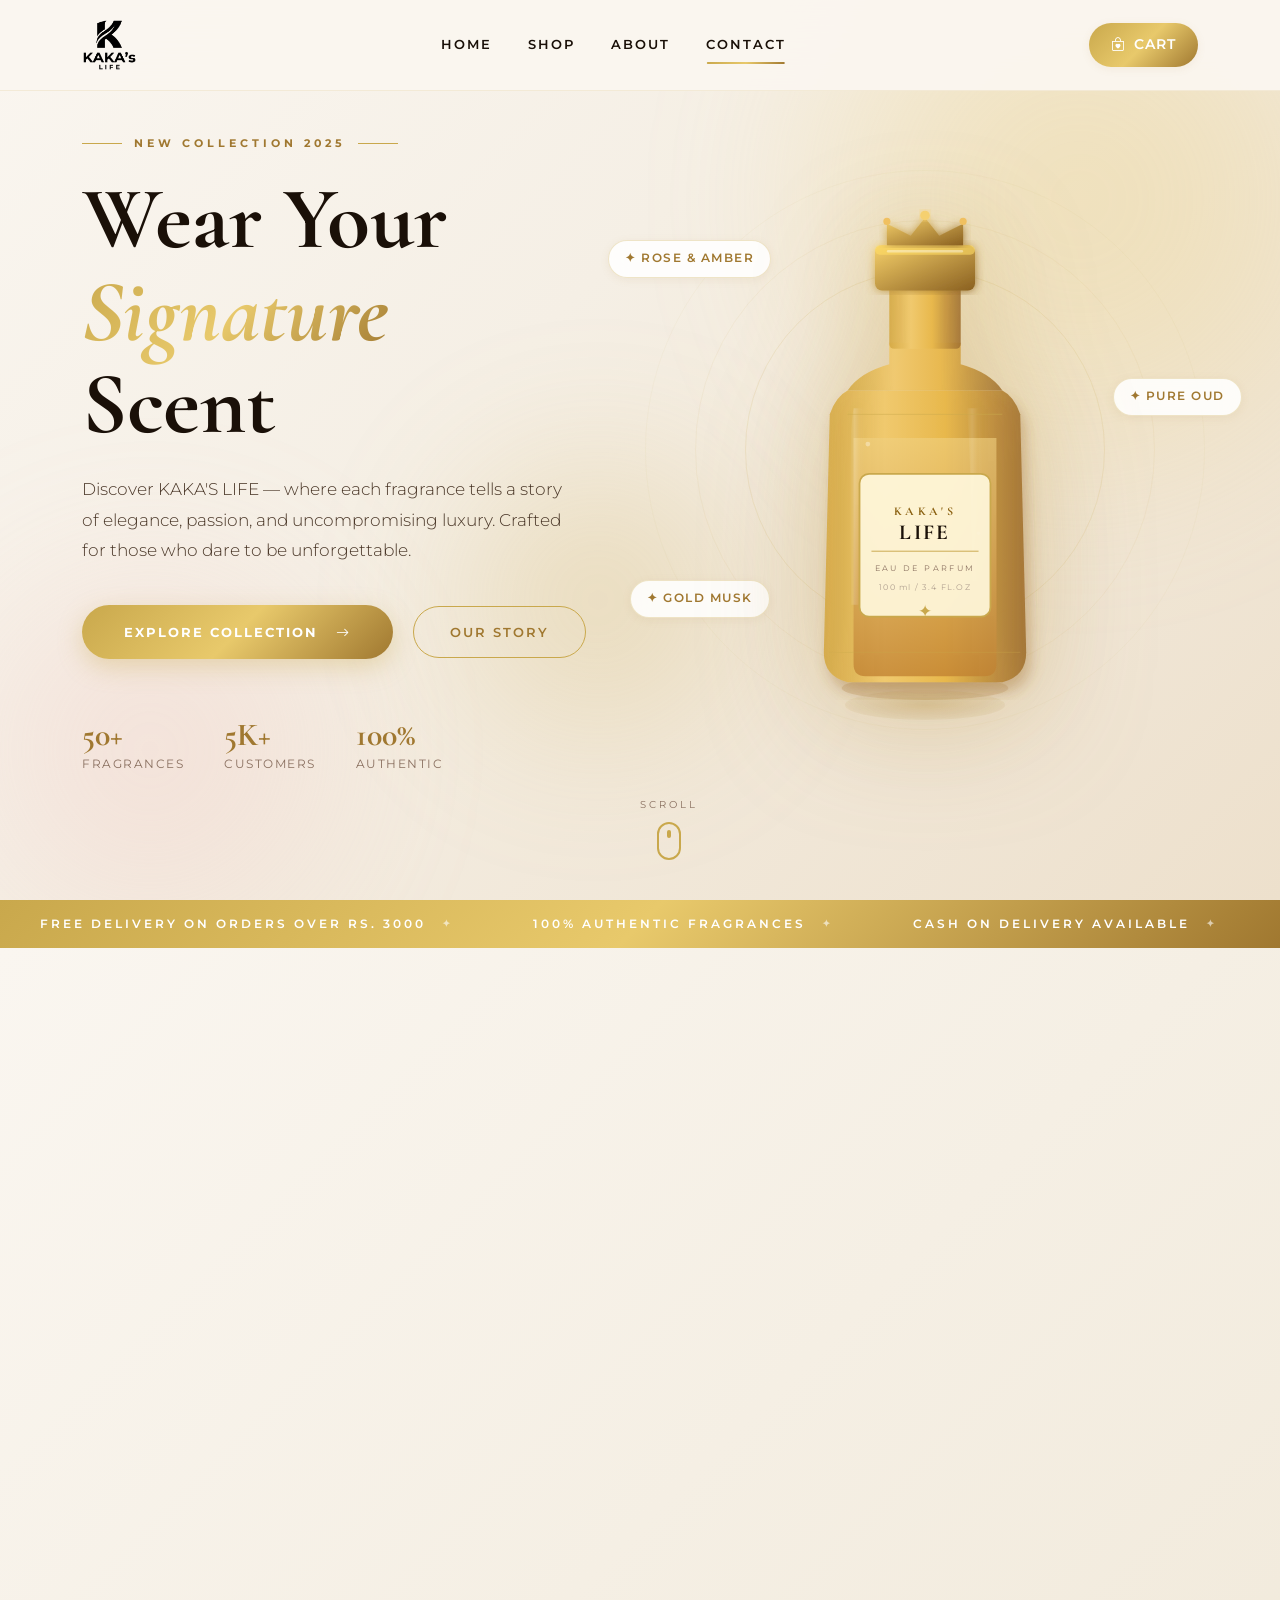
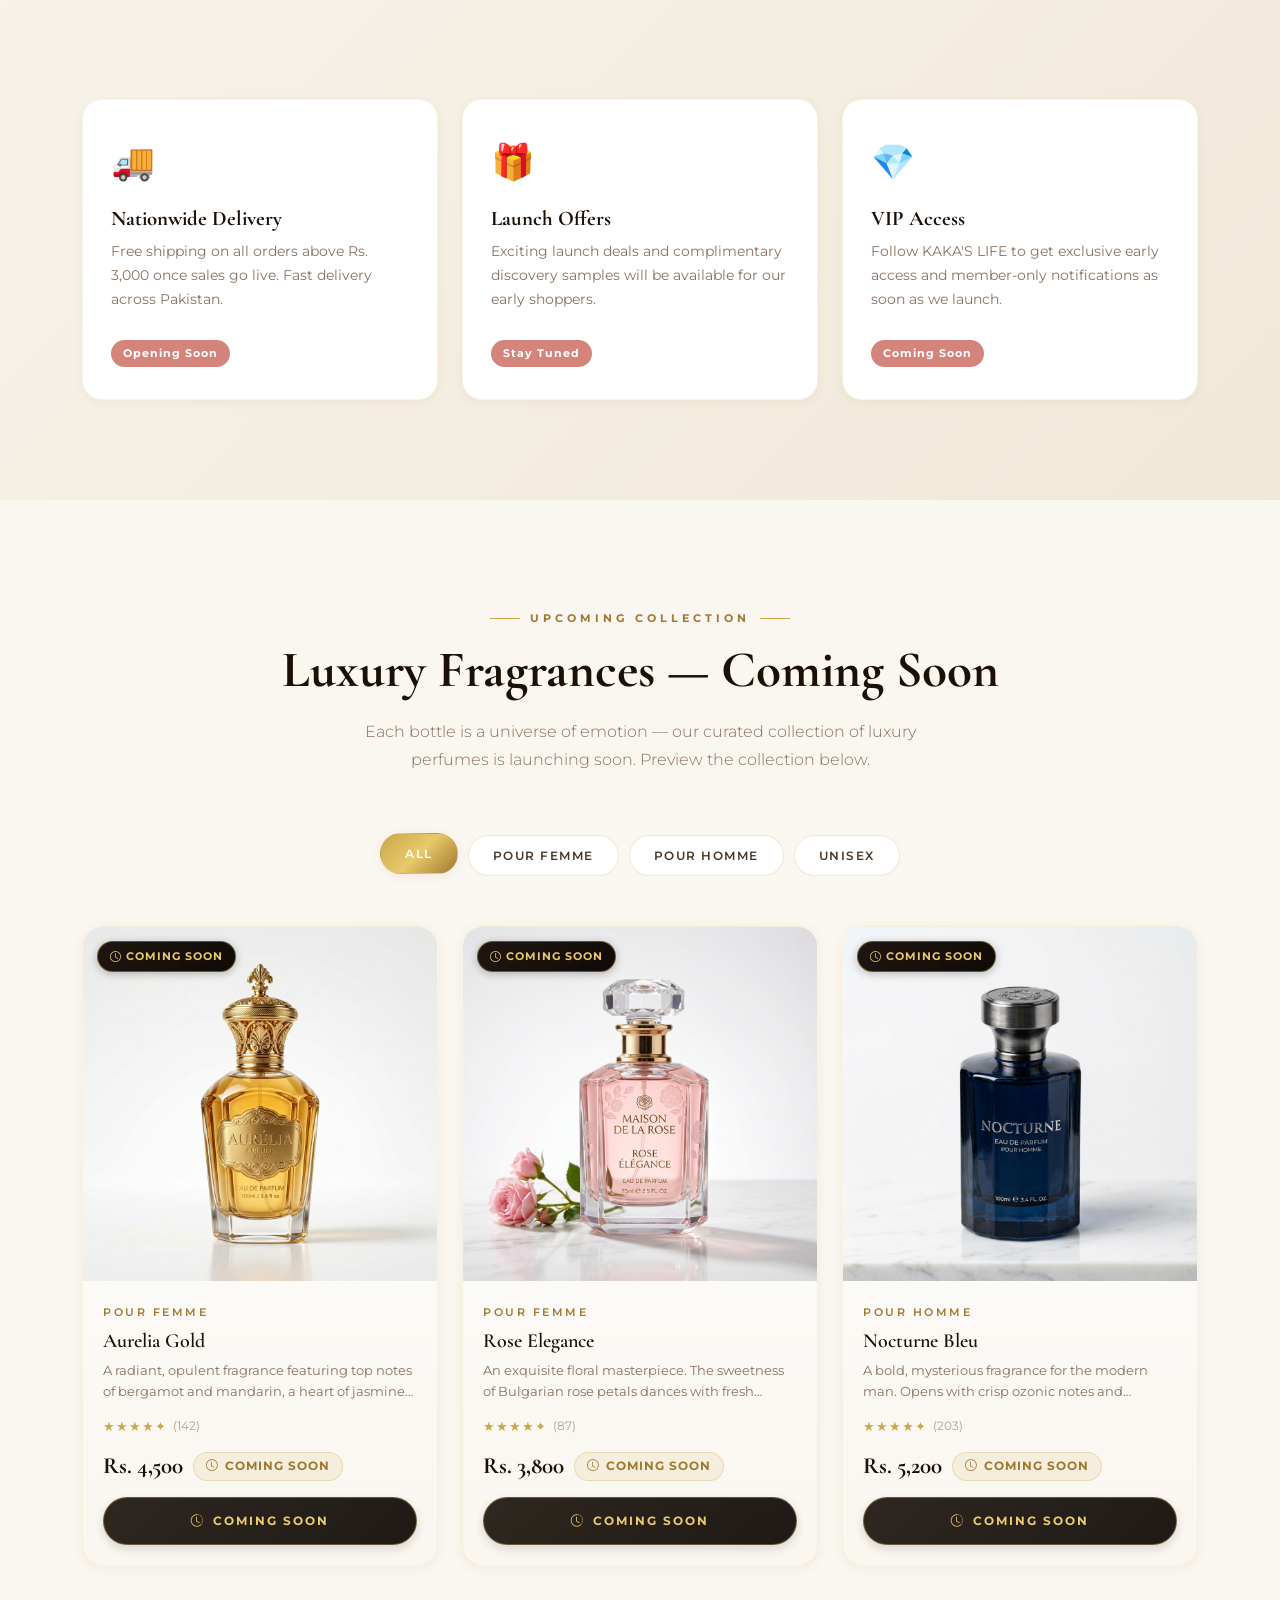
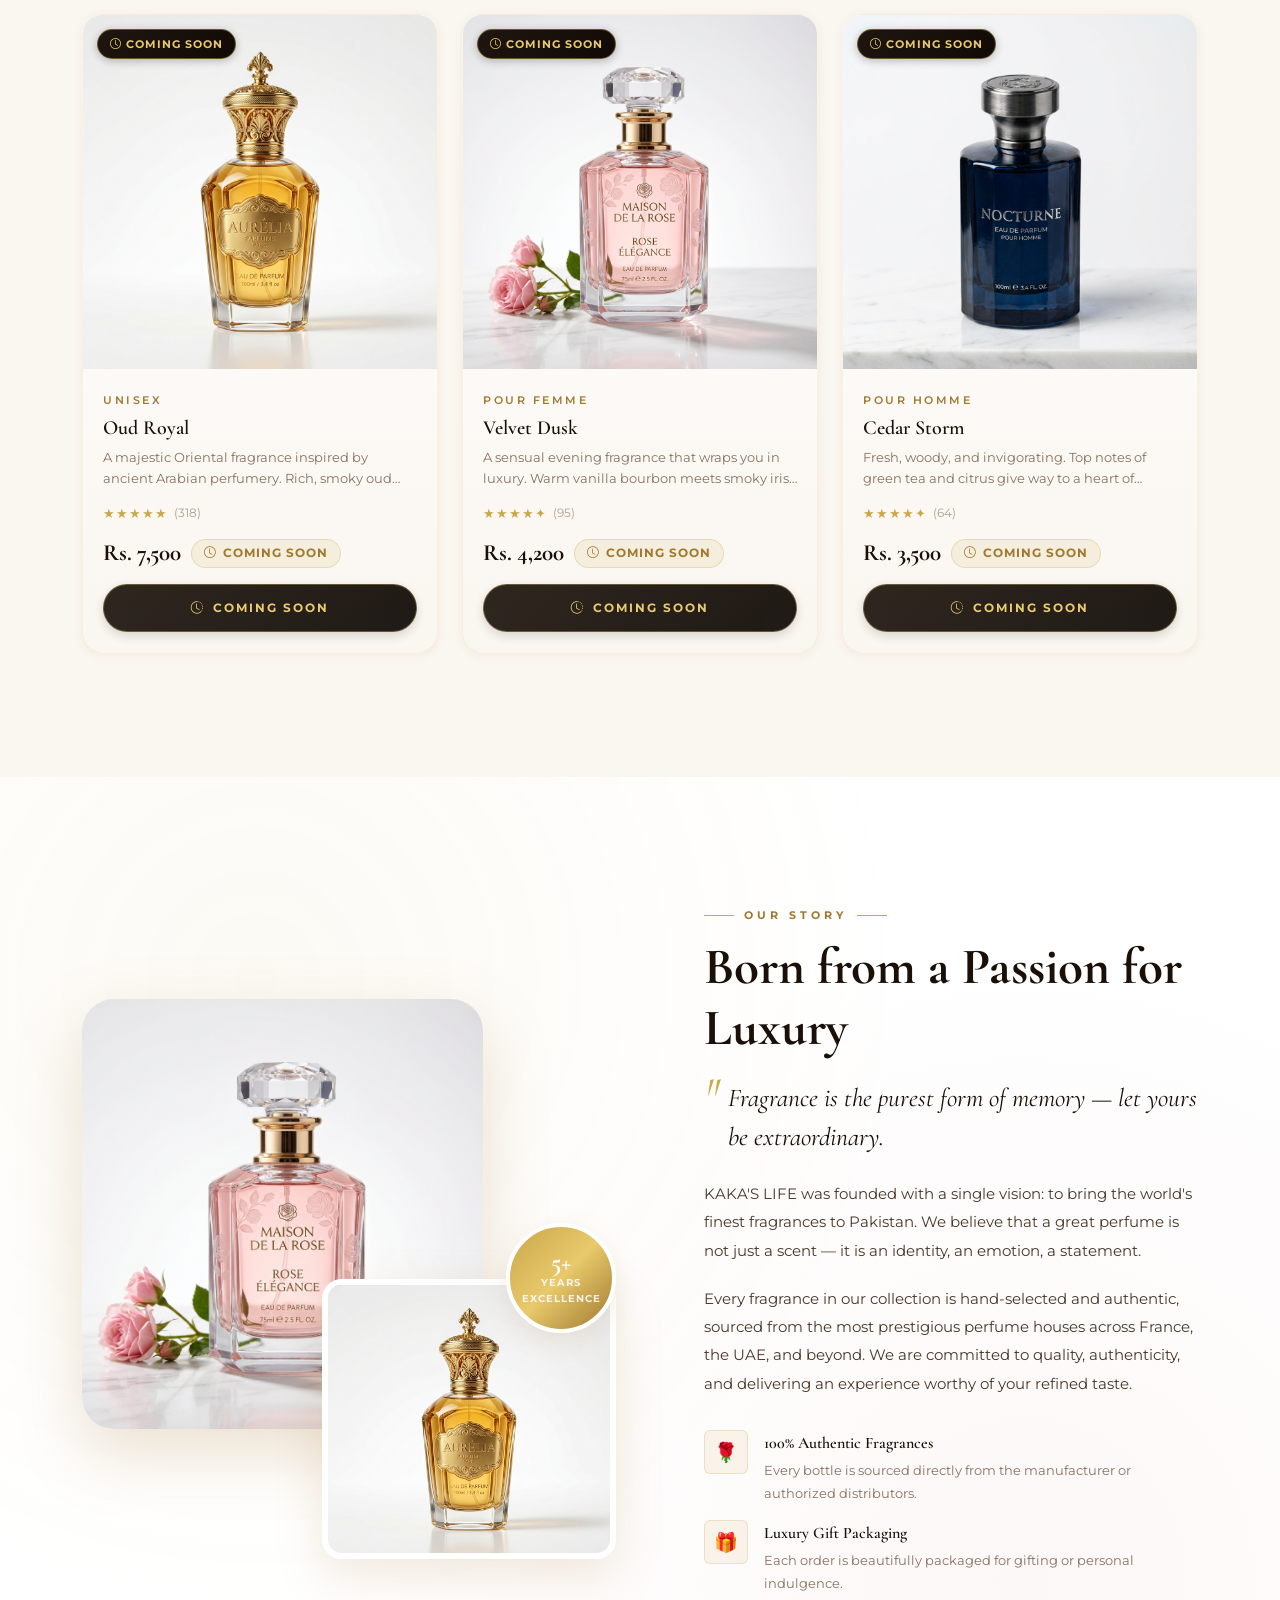
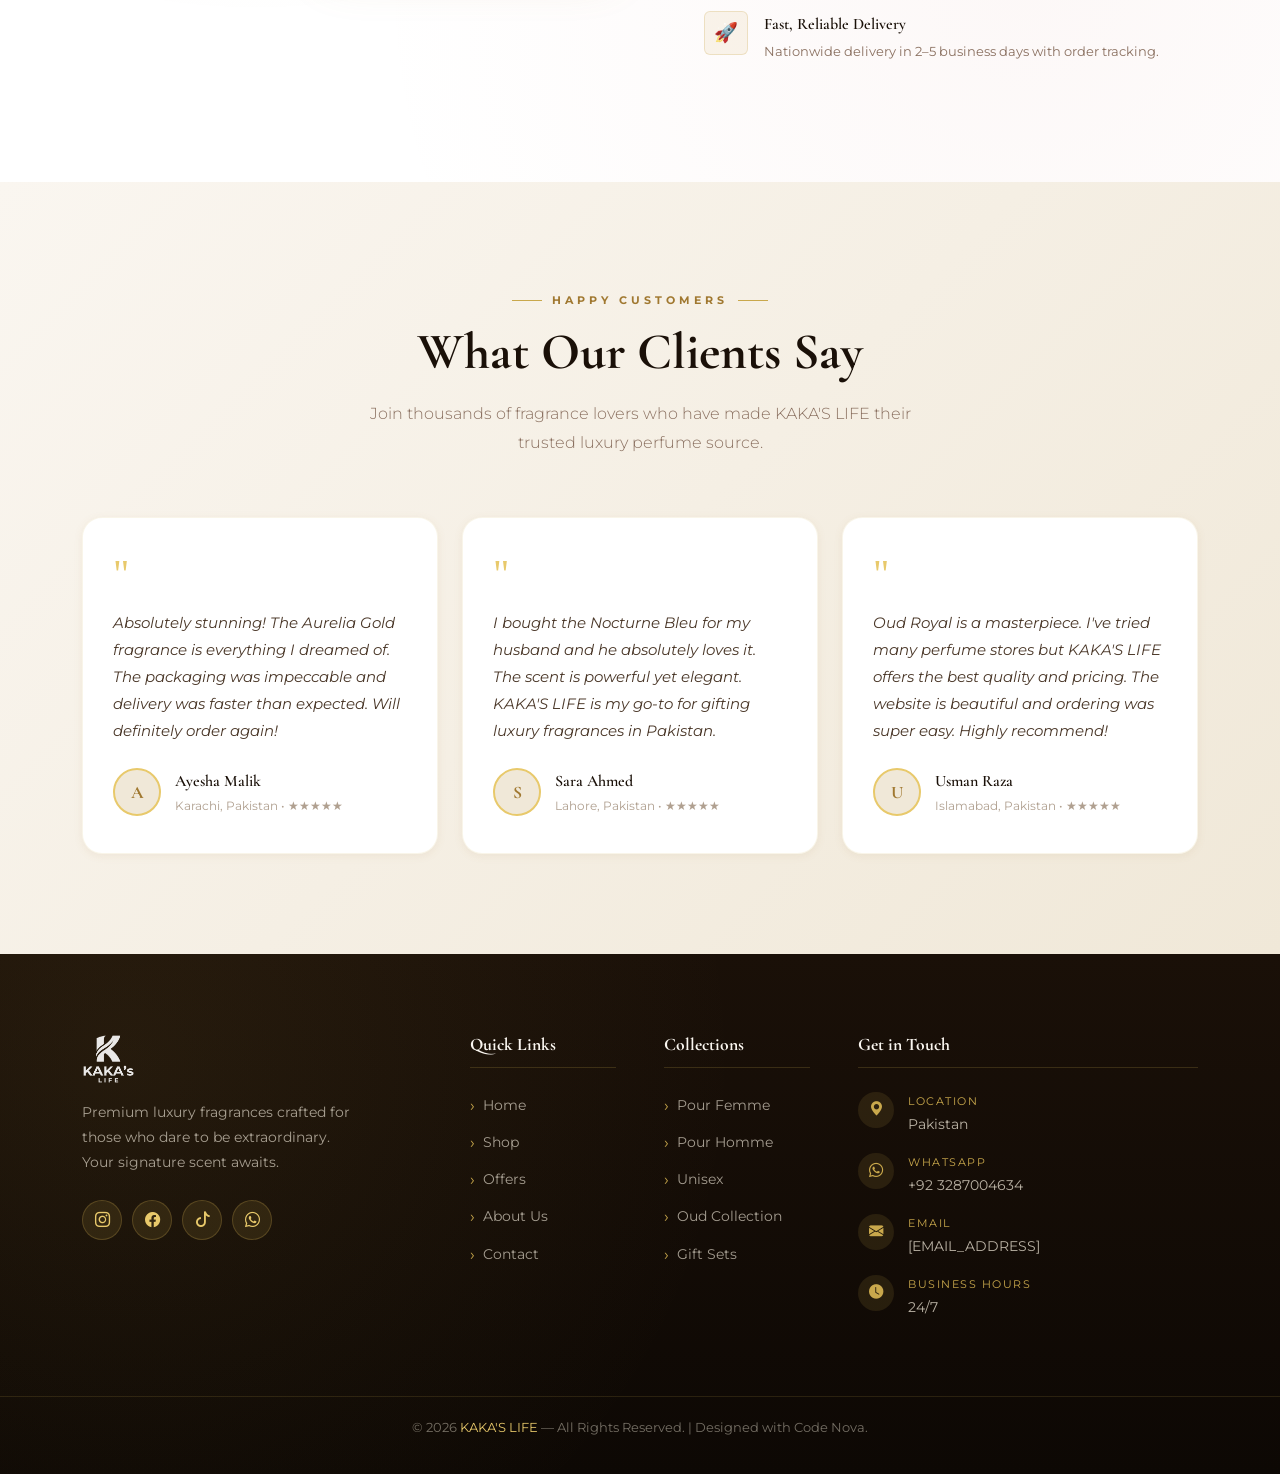
==== KAKASLIFE/index.html @ 89fd6e04 "Add files via upload" ====
<!DOCTYPE html>
<html lang="en">

<head>
  <meta charset="UTF-8">
  <meta name="viewport" content="width=device-width, initial-scale=1.0">
  <title>KAKA'S LIFE — Maison De Parfum | Luxury Fragrance Collection</title>
  <meta name="description" content="Discover KAKA'S LIFE — where each luxury fragrance tells an unforgettable story of elegance, passion, and uncompromising craftsmanship.">
  <link rel="shortcut icon" href="favicon.ico" type="image/x-icon">

  <!-- Google Fonts: Cormorant Garamond, Montserrat & Elegant Signature Scripts -->
  <link rel="preconnect" href="https://fonts.googleapis.com">
  <link rel="preconnect" href="https://fonts.gstatic.com" crossorigin>
  <link href="https://fonts.googleapis.com/css2?family=Alex+Brush&family=Cormorant+Garamond:ital,wght@0,300;0,400;0,500;0,600;0,700;1,300;1,400&family=Great+Vibes&family=Herr+Von+Muellerhoff&family=Montserrat:wght@300;400;500;600;700&display=swap" rel="stylesheet">

  <!-- Bootstrap 5 CSS -->
  <link href="https://cdn.jsdelivr.net/npm/bootstrap@5.3.3/dist/css/bootstrap.min.css" rel="stylesheet">

  <!-- Bootstrap Icons -->
  <link rel="stylesheet" href="https://cdn.jsdelivr.net/npm/bootstrap-icons@1.11.3/font/bootstrap-icons.min.css">

  <!-- Main Stylesheet -->
  <link rel="stylesheet" href="css/style.css">
</head>

<body>
  <!-- ==================================================
         PAGE LOADER — BESPOKE BLACK SIGNATURE ON WHITE
    =================================================== -->
  <div id="page-loader" class="page-loader" role="progressbar" aria-label="Loading KAKA'S LIFE">
    <div class="signature-loader-container">
      <!-- Top Brand Tag -->
      <div class="loader-brand-header">
        <span class="loader-brand-dash"></span>
        <span class="loader-brand-tag">MAISON DE PARFUM</span>
        <span class="loader-brand-dash"></span>
      </div>

      <!-- Realtime Handwriting Calligraphy SVG -->
      <svg id="signature-svg" class="signature-svg" viewBox="0 0 1000 340" preserveAspectRatio="xMidYMid meet"
        aria-label="Kaka's Life Signature">
        <defs>
          <clipPath id="sig-clip">
            <rect id="sig-clip-rect" x="0" y="0" width="0" height="340" />
          </clipPath>
          <filter id="penTipFilter" x="-50%" y="-50%" width="200%" height="200%">
            <feDropShadow dx="0" dy="1" stdDeviation="2.5" flood-color="#000000" flood-opacity="0.35" />
          </filter>
        </defs>

        <!-- Signature Text (Bolder Calligraphic Signature) -->
        <g id="signature-text-group" class="signature-text-group" clip-path="url(#sig-clip)">
          <text x="500" y="195" text-anchor="middle" class="signature-calligraphy-text">Kaka's Life</text>
        </g>

        <!-- Bold Paraph Flourish Underline -->
        <path id="sig-bottom-swoosh" class="sig-bottom-swoosh"
          d="M 175,225 C 330,248 530,250 715,220 C 785,208 825,222 770,246 C 660,288 410,290 205,274" />

        <!-- Live Artisan Fountain Pen Nib / Ink Point -->
        <g id="signature-pen-point" class="signature-pen-point" transform="translate(-100,-100)">
          <!-- Angled Fountain Pen Nib Graphic -->
          <g transform="rotate(-32)">
            <!-- Nib Body (Luxury Black & Steel) -->
            <path d="M 0,0 L -6,-18 C -7,-22 -9,-26 -11,-30 L 11,-30 C 9,-26 7,-22 6,-18 Z" fill="#181818"
              stroke="#000000" stroke-width="0.8" stroke-linejoin="round" />
            <!-- Engraved Nib Accent -->
            <path d="M -4,-16 C -1,-12 1,-12 4,-16" fill="none" stroke="#444444" stroke-width="0.6" />
            <!-- Slit & Breather Hole -->
            <line x1="0" y1="0" x2="0" y2="-14" stroke="#ffffff" stroke-width="0.75" />
            <circle cx="0" cy="-14" r="1.2" fill="#ffffff" />
            <!-- Deep Black Ink Pearl Drop -->
            <circle cx="0" cy="0" r="3" fill="#000000" filter="url(#penTipFilter)" />
          </g>
        </g>
      </svg>

      <!-- Subtitle Caption -->
      <div class="loader-caption" id="sig-caption">
        <span class="caption-dash"></span>
        <span class="caption-text">HAUTE PARFUMERIE &bull; LUXURY COLLECTION</span>
        <span class="caption-dash"></span>
      </div>
    </div>
  </div>

  <!-- Website Wrapper -->
  <div id="website" class="website-wrapper">
    <!-- ===== TOAST CONTAINER START ===== -->
    <div id="toastContainer"></div>
    <!-- ===== TOAST CONTAINER END ===== -->

  <!-- ===== NAVBAR START ===== -->
  <nav class="navbar navbar-expand-lg fixed-top" id="mainNav">
    <div class="container">

      <!-- Brand Logo -->
      <a class="navbar-brand" href="#hero">
        <img src="images/logo.png" alt="KAKA's LIFE Logo" class="brand-logo-img"
          onerror="this.style.display='none';this.nextElementSibling.style.display='flex';">
        <!-- Fallback logo if image not found -->
        <span
          style="display:none;font-family:'Cormorant Garamond',serif;font-size:1.4rem;font-weight:700;color:#a07830;letter-spacing:2px;align-items:center;gap:6px;">
          <span
            style="background:linear-gradient(135deg,#c9a84c,#e8c96b,#a07830);-webkit-background-clip:text;-webkit-text-fill-color:transparent;">K</span>
          <span style="font-size:0.9rem;">KAKA'S LIFE</span>
        </span>
      </a>

      <!-- Mobile Toggle -->
      <button class="navbar-toggler border-0" type="button" data-bs-toggle="collapse" data-bs-target="#navbarNav"
        aria-controls="navbarNav" aria-expanded="false" aria-label="Toggle navigation">
        <span class="navbar-toggler-icon"></span>
      </button>

      <!-- Nav Links -->
      <div class="collapse navbar-collapse" id="navbarNav">
        <ul class="navbar-nav mx-auto gap-1">
          <li class="nav-item"><a class="nav-link active" href="#hero">Home</a></li>
          <li class="nav-item"><a class="nav-link" href="#products">Shop</a></li>
          <li class="nav-item"><a class="nav-link" href="#about">About</a></li>
          <li class="nav-item"><a class="nav-link" href="#contact">Contact</a></li>
        </ul>
        <!-- Cart Button -->
        <button id="cartBtn" class="btn-gold ms-lg-3" aria-label="View Cart">
          <i class="bi bi-bag-heart"></i>
          <span>Cart</span>
          <span class="cart-badge d-none" id="cartCount">0</span>
        </button>
      </div>

    </div>
  </nav>
  <!-- ===== NAVBAR END ===== -->

  <!-- ===== HERO SECTION START ===== -->
  <section id="hero">

    <!-- Background Orbs (Parallax) -->
    <div class="hero-bg-orb hero-bg-orb-1"></div>
    <div class="hero-bg-orb hero-bg-orb-2"></div>
    <div class="hero-bg-orb hero-bg-orb-3"></div>

    <!-- Floating Particles -->
    <div class="hero-particles"></div>

    <div class="container">
      <div class="row align-items-center min-vh-100 py-5">

        <!-- Left Content -->
        <div class="col-lg-6 hero-content">
          <div class="hero-label">New Collection 2025</div>
          <h1 class="hero-title">
            Wear Your<br>
            <span class="accent">Signature</span><br>
            Scent
          </h1>
          <p class="hero-subtitle">
            Discover KAKA'S LIFE — where each fragrance tells a story of elegance,
            passion, and uncompromising luxury. Crafted for those who dare to be unforgettable.
          </p>
          <div class="hero-cta-group">
            <a href="#products" class="btn-gold" id="shopNowBtn">
              Explore Collection &nbsp; <i class="bi bi-arrow-right"></i>
            </a>
            <a href="#about" class="btn-outline-gold">Our Story</a>
          </div>
          <div class="hero-stats">
            <div class="stat-item">
              <div class="stat-number">50+</div>
              <div class="stat-label">Fragrances</div>
            </div>
            <div class="stat-item">
              <div class="stat-number">5K+</div>
              <div class="stat-label">Customers</div>
            </div>
            <div class="stat-item">
              <div class="stat-number">100%</div>
              <div class="stat-label">Authentic</div>
            </div>
          </div>
        </div>

        <!-- Right - 3D Bottle -->
        <div class="col-lg-6">
          <div class="hero-3d-container">
            <!-- Decorative circles -->
            <div class="circle-deco circle-deco-1"></div>
            <div class="circle-deco circle-deco-2"></div>
            <div class="circle-deco circle-deco-3"></div>
            <!-- Floating scent tags -->
            <div class="scent-tag scent-tag-1">✦ Rose & Amber</div>
            <div class="scent-tag scent-tag-2">✦ Pure Oud</div>
            <div class="scent-tag scent-tag-3">✦ Gold Musk</div>
            <!-- 3D CSS Bottle Scene -->
            <div class="bottle-scene">
              <svg class="css-bottle-svg" viewBox="0 0 280 420" xmlns="http://www.w3.org/2000/svg">
                <defs>
                  <linearGradient id="bodyGrad" x1="0%" y1="0%" x2="100%" y2="0%">
                    <stop offset="0%" style="stop-color:#d4a843;stop-opacity:0.9" />
                    <stop offset="30%" style="stop-color:#f0c96e;stop-opacity:1" />
                    <stop offset="60%" style="stop-color:#e8b84c;stop-opacity:1" />
                    <stop offset="100%" style="stop-color:#a07030;stop-opacity:0.9" />
                  </linearGradient>
                  <linearGradient id="capGrad" x1="0%" y1="0%" x2="100%" y2="100%">
                    <stop offset="0%" style="stop-color:#f5d06a" />
                    <stop offset="100%" style="stop-color:#8a6020" />
                  </linearGradient>
                  <linearGradient id="liquidGrad" x1="0%" y1="0%" x2="0%" y2="100%">
                    <stop offset="0%" style="stop-color:#f0d080;stop-opacity:0.7" />
                    <stop offset="100%" style="stop-color:#c08030;stop-opacity:0.9" />
                  </linearGradient>
                  <linearGradient id="glassShine" x1="0%" y1="0%" x2="100%" y2="0%">
                    <stop offset="0%" style="stop-color:white;stop-opacity:0" />
                    <stop offset="30%" style="stop-color:white;stop-opacity:0.3" />
                    <stop offset="60%" style="stop-color:white;stop-opacity:0.05" />
                    <stop offset="100%" style="stop-color:white;stop-opacity:0" />
                  </linearGradient>
                  <filter id="glow">
                    <feGaussianBlur stdDeviation="4" result="coloredBlur" />
                    <feMerge>
                      <feMergeNode in="coloredBlur" />
                      <feMergeNode in="SourceGraphic" />
                    </feMerge>
                  </filter>
                  <filter id="softShadow">
                    <feDropShadow dx="4" dy="8" stdDeviation="6" flood-color="#a07030" flood-opacity="0.4" />
                  </filter>
                </defs>

                <!-- Bottle Base/Shadow -->
                <ellipse cx="140" cy="410" rx="70" ry="10" fill="rgba(160,112,48,0.2)" />

                <!-- Bottle Body (outer glass) -->
                <path
                  d="M75 160 Q65 165 60 180 L55 380 Q55 400 75 405 L205 405 Q225 400 225 380 L220 180 Q215 165 205 160 Z"
                  fill="url(#bodyGrad)" filter="url(#softShadow)" />

                <!-- Liquid inside -->
                <path d="M80 200 L80 390 Q80 400 90 400 L190 400 Q200 400 200 390 L200 200 Z" fill="url(#liquidGrad)"
                  opacity="0.85" />

                <!-- Glass shine left -->
                <path d="M80 175 Q75 200 78 340 L90 340 Q88 200 90 175 Z" fill="url(#glassShine)" opacity="0.6" />
                <!-- Glass shine right -->
                <path d="M175 175 Q178 200 180 320 L190 320 Q188 200 185 175 Z" fill="url(#glassShine)" opacity="0.4" />

                <!-- Label background -->
                <rect x="85" y="230" width="110" height="120" rx="8" fill="rgba(255,248,220,0.92)" />
                <rect x="85" y="230" width="110" height="120" rx="8" fill="none" stroke="#c9a84c" stroke-width="1.5" />

                <!-- Label text -->
                <text x="140" y="265" text-anchor="middle" font-family="Cormorant Garamond, serif" font-size="10"
                  font-weight="700" fill="#8a6010" letter-spacing="3">KAKA'S</text>
                <text x="140" y="285" text-anchor="middle" font-family="Cormorant Garamond, serif" font-size="18"
                  font-weight="700" fill="#1a1008" letter-spacing="2">LIFE</text>
                <line x1="95" y1="295" x2="185" y2="295" stroke="#c9a84c" stroke-width="0.8" />
                <text x="140" y="312" text-anchor="middle" font-family="Montserrat, sans-serif" font-size="7"
                  fill="#8a7060" letter-spacing="2">EAU DE PARFUM</text>
                <text x="140" y="328" text-anchor="middle" font-family="Montserrat, sans-serif" font-size="7"
                  fill="#b0a090" letter-spacing="1">100 ml / 3.4 FL.OZ</text>

                <!-- Ornament on label -->
                <text x="140" y="350" text-anchor="middle" font-family="serif" font-size="14" fill="#c9a84c">✦</text>

                <!-- Bottle Shoulder/Neck -->
                <path d="M75 160 Q85 145 110 138 L110 120 L170 120 L170 138 Q195 145 205 160 Z" fill="url(#bodyGrad)"
                  opacity="0.95" />

                <!-- Neck -->
                <rect x="110" y="70" width="60" height="55" rx="4" fill="url(#bodyGrad)" />

                <!-- Cap -->
                <rect x="98" y="38" width="84" height="38" rx="6" fill="url(#capGrad)" filter="url(#glow)" />
                <rect x="98" y="38" width="84" height="8" rx="4" fill="rgba(255,220,100,0.6)" />
                <rect x="108" y="42" width="64" height="2" rx="1" fill="rgba(255,255,255,0.4)" />

                <!-- Crown decoration -->
                <path d="M108 38 L108 20 L128 30 L140 15 L152 30 L172 20 L172 38 Z" fill="url(#capGrad)"
                  filter="url(#glow)" />
                <circle cx="140" cy="13" r="4" fill="#f5d070" filter="url(#glow)" />
                <circle cx="108" cy="18" r="3" fill="#f0c060" />
                <circle cx="172" cy="18" r="3" fill="#f0c060" />

                <!-- Decorative lines on body -->
                <line x1="75" y1="180" x2="205" y2="180" stroke="rgba(201,168,76,0.4)" stroke-width="1" />
                <line x1="60" y1="380" x2="220" y2="380" stroke="rgba(201,168,76,0.3)" stroke-width="0.8" />

                <!-- Sparkle effects -->
                <circle cx="92" cy="205" r="2" fill="rgba(255,255,255,0.6)">
                  <animate attributeName="opacity" values="0.6;0;0.6" dur="2s" repeatCount="indefinite" />
                </circle>
                <circle cx="185" cy="280" r="1.5" fill="rgba(255,255,255,0.5)">
                  <animate attributeName="opacity" values="0;0.5;0" dur="2.5s" repeatCount="indefinite" />
                </circle>
                <circle cx="96" cy="310" r="1" fill="rgba(255,255,255,0.4)">
                  <animate attributeName="opacity" values="0.4;0;0.4" dur="3s" repeatCount="indefinite" />
                </circle>
              </svg>
              <div class="bottle-shadow"></div>
            </div>
          </div>
        </div>

      </div>
    </div>

    <!-- Scroll Indicator -->
    <div class="scroll-indicator">
      <span class="scroll-text">Scroll</span>
      <div class="scroll-mouse"></div>
    </div>

  </section>
  <!-- ===== HERO SECTION END ===== -->

  <!-- ===== MARQUEE STRIP START ===== -->
  <div class="marquee-strip">
    <div class="marquee-track">
      <span class="marquee-item">Free Delivery on Orders Over Rs. 3000</span>
      <span class="marquee-item">100% Authentic Fragrances</span>
      <span class="marquee-item">Cash on Delivery Available</span>
      <span class="marquee-item">New Collection Available</span>
      <span class="marquee-item">Luxury Packaging</span>
      <span class="marquee-item">Free Delivery on Orders Over Rs. 3000</span>
      <span class="marquee-item">100% Authentic Fragrances</span>
      <span class="marquee-item">Cash on Delivery Available</span>
      <span class="marquee-item">New Collection Available</span>
      <span class="marquee-item">Luxury Packaging</span>
    </div>
  </div>
  <!-- ===== MARQUEE STRIP END ===== -->

  <!-- ===== OFFERS / SALE BANNER SECTION START ===== -->
  <section id="offers">
    <div class="container">
      <div class="section-header reveal">
        <div class="section-label">Limited Time</div>
        <h2 class="section-title">Exclusive Offers &amp; Deals</h2>
        <p class="section-subtitle">Indulge in luxury without compromise. Our seasonal offers bring you the finest
          fragrances at exceptional value.</p>
      </div>

      <!-- Main offer banner -->
      <div class="row mb-4">
        <div class="col-12 reveal">
          <div class="offer-banner-card">
            <div class="offer-banner-content">
              <span class="offer-banner-tag"><i class="bi bi-clock"></i> Coming Soon</span>
              <h3 class="offer-banner-title">Aurelia Gold — Launching Soon</h3>
              <p class="offer-banner-desc">Our signature golden fragrance is launching soon. Rare bergamot, opulent
                jasmine, and warm amber in every precious drop.</p>
              <div class="d-flex align-items-center gap-3 flex-wrap">
                <div>
                  <span
                    style="font-family:var(--font-display);font-size:1.8rem;font-weight:700;color:var(--primary-gold-dark);">Rs.
                    4,500</span>
                  <span class="coming-soon-pill ms-2"><i class="bi bi-clock"></i> Launching Soon</span>
                </div>
                <button class="btn-gold btn-coming-soon" disabled><i class="bi bi-clock-history"></i> Coming
                  Soon</button>
              </div>
            </div>
            <div class="offer-banner-img-wrap">
              <img src="images/perfume_gold.jpg" alt="Aurelia Gold Perfume" loading="lazy">
            </div>
          </div>
        </div>
      </div>

      <!-- Mini offer cards -->
      <div class="row g-4">
        <div class="col-md-4 reveal reveal-delay-1">
          <div class="mini-offer-card">
            <div class="mini-offer-icon">🚚</div>
            <h4 class="mini-offer-title">Nationwide Delivery</h4>
            <p class="mini-offer-desc">Free shipping on all orders above Rs. 3,000 once sales go live. Fast delivery
              across Pakistan.</p>
            <div class="discount-badge">Opening Soon</div>
          </div>
        </div>
        <div class="col-md-4 reveal reveal-delay-2">
          <div class="mini-offer-card">
            <div class="mini-offer-icon">🎁</div>
            <h4 class="mini-offer-title">Launch Offers</h4>
            <p class="mini-offer-desc">Exciting launch deals and complimentary discovery samples will be available for
              our early shoppers.</p>
            <div class="discount-badge">Stay Tuned</div>
          </div>
        </div>
        <div class="col-md-4 reveal reveal-delay-3">
          <div class="mini-offer-card">
            <div class="mini-offer-icon">💎</div>
            <h4 class="mini-offer-title">VIP Access</h4>
            <p class="mini-offer-desc">Follow KAKA'S LIFE to get exclusive early access and member-only notifications as
              soon as we launch.</p>
            <div class="discount-badge">Coming Soon</div>
          </div>
        </div>
      </div>

    </div>
  </section>
  <!-- ===== OFFERS / SALE BANNER SECTION END ===== -->

  <!-- ===== PRODUCTS SECTION START ===== -->
  <section id="products">
    <div class="container">
      <div class="section-header reveal">
        <div class="section-label">Upcoming Collection</div>
        <h2 class="section-title">Luxury Fragrances — Coming Soon</h2>
        <p class="section-subtitle">Each bottle is a universe of emotion — our curated collection of luxury perfumes is
          launching soon. Preview the collection below.</p>
      </div>

      <!-- Filter Tabs -->
      <div class="filter-tabs">
        <button class="filter-tab active" data-filter="all">All</button>
        <button class="filter-tab" data-filter="women">Pour Femme</button>
        <button class="filter-tab" data-filter="men">Pour Homme</button>
        <button class="filter-tab" data-filter="unisex">Unisex</button>
      </div>

      <!-- Products Grid (rendered by JS) -->
      <div class="row g-4" id="productsGrid">
        <!-- Products injected by JavaScript -->
      </div>

    </div>
  </section>
  <!-- ===== PRODUCTS SECTION END ===== -->

  <!-- ===== PRODUCT DETAIL MODAL START ===== -->
  <div class="modal fade" id="productModal" tabindex="-1" aria-labelledby="productModalLabel" aria-hidden="true">
    <div class="modal-dialog modal-xl modal-dialog-centered modal-dialog-scrollable">
      <div class="modal-content">
        <div class="modal-header">
          <div>
            <div class="modal-product-category" id="modalProductCategory">Pour Femme</div>
            <h5 class="modal-title" id="productModalLabel">
              <span id="modalProductName">Product Name</span>
            </h5>
          </div>
          <button type="button" class="btn-close" data-bs-dismiss="modal" aria-label="Close"></button>
        </div>
        <div class="modal-body">
          <div class="row g-4">
            <!-- Product Image -->
            <div class="col-md-5">
              <div class="modal-product-img">
                <img id="modalProductImg" src="" alt="Product Image">
              </div>
            </div>
            <!-- Product Details -->
            <div class="col-md-7">
              <div class="modal-product-details">
                <h2 class="modal-product-name" id="modalProductName2"></h2>

                <!-- Rating -->
                <div class="product-rating mb-3">
                  <span class="stars" id="modalStars">★★★★★</span>
                  <span class="rating-count" id="modalReviews">(0 reviews)</span>
                  <span style="margin-left:8px;font-size:0.78rem;color:var(--text-muted);"
                    id="modalProductVolume">100ml</span>
                </div>

                <!-- Price -->
                <div class="modal-price-row" id="modalProductPrice">
                  <!-- Price injected by JS -->
                </div>

                <!-- Scent Notes -->
                <p
                  style="font-size:0.72rem;font-weight:700;letter-spacing:2px;text-transform:uppercase;color:var(--text-muted);margin-bottom:10px;">
                  Scent Notes</p>
                <div class="scent-notes" id="modalScentNotes"></div>

                <!-- Description -->
                <p class="modal-product-desc" id="modalProductDesc">Description here.</p>

                <!-- Launch Notice -->
                <div class="launch-notice"
                  style="background:rgba(201,168,76,0.1);border:1px solid rgba(201,168,76,0.3);border-radius:8px;padding:12px 16px;margin-top:16px;display:flex;align-items:center;gap:10px;font-size:0.85rem;color:var(--primary-gold-dark);font-weight:600;">
                  <i class="bi bi-clock-history" style="font-size:1.1rem;"></i>
                  <span>This fragrance is launching soon. Orders are opening shortly!</span>
                </div>
              </div>
            </div>
          </div>
        </div>
        <div class="modal-footer">
          <button class="btn-outline-gold" data-bs-dismiss="modal">Close</button>
          <!-- COMING SOON MODAL BUTTON START -->
          <button class="btn-gold btn-coming-soon" disabled id="modalAddToCartBtn">
            <i class="bi bi-clock-history"></i> Coming Soon
          </button>
          <!-- COMING SOON MODAL BUTTON COMPLETE -->
        </div>
      </div>
    </div>
  </div>
  <!-- ===== PRODUCT DETAIL MODAL END ===== -->

  <!-- ===== CART OFFCANVAS START ===== -->
  <div class="offcanvas offcanvas-end" tabindex="-1" id="cartOffcanvas" aria-labelledby="cartOffcanvasLabel">
    <div class="offcanvas-header">
      <div class="offcanvas-title" id="cartOffcanvasLabel">
        <i class="bi bi-bag-heart" style="color:var(--primary-gold);"></i>
        Shopping Cart
      </div>
      <button type="button" class="btn-close" data-bs-dismiss="offcanvas" aria-label="Close"></button>
    </div>
    <div class="offcanvas-body">

      <!-- Empty State -->
      <div id="cartEmpty" class="cart-empty">
        <div class="cart-empty-icon">✨</div>
        <div class="cart-empty-text">Collection Coming Soon</div>
        <p class="cart-empty-sub">Our exclusive luxury perfumes are launching soon. Orders are currently closed.</p>
        <button class="btn-gold" data-bs-dismiss="offcanvas"
          onclick="document.getElementById('products').scrollIntoView({behavior:'smooth'})">
          Explore Collection
        </button>
      </div>

      <!-- Cart Items List -->
      <div id="cartItemsList"></div>

      <!-- Cart Footer -->
      <div class="cart-footer" id="cartFooter" style="display:none;">
        <div class="cart-summary-row">
          <span class="cart-summary-label">Subtotal</span>
          <span class="cart-summary-value" id="cartSubtotal">Rs. 0</span>
        </div>
        <div class="cart-summary-row">
          <span class="cart-summary-label">Shipping</span>
          <span class="cart-summary-value" id="cartShipping">Rs. 200</span>
        </div>
        <div class="cart-total-row">
          <span class="cart-total-label">Total</span>
          <span class="cart-total-value" id="cartTotal">Rs. 0</span>
        </div>
        <div class="cart-buttons">
          <!-- PLACE ORDER BUTTON START -->
          <button class="btn-place-order" onclick="placeOrder()" id="placeOrderBtn">
            <i class="bi bi-bag-check"></i> Place Order
          </button>
          <!-- PLACE ORDER BUTTON COMPLETE -->
          <!-- CONTINUE SHOPPING BUTTON START -->
          <button class="btn-continue-shopping" onclick="continueShopping()" id="continueShoppingBtn">
            Continue Shopping
          </button>
          <!-- CONTINUE SHOPPING BUTTON COMPLETE -->
        </div>
      </div>

    </div>
  </div>
  <!-- ===== CART OFFCANVAS END ===== -->

  <!-- ===== CHECKOUT MODAL START ===== -->
  <div class="modal fade" id="checkoutModal" tabindex="-1" aria-labelledby="checkoutModalLabel" aria-hidden="true"
    data-bs-backdrop="static">
    <div class="modal-dialog modal-lg modal-dialog-centered modal-dialog-scrollable">
      <div class="modal-content">
        <div class="modal-header">
          <h5 class="modal-title" id="checkoutModalLabel"
            style="font-family:var(--font-display);font-size:1.3rem;font-weight:700;">
            <i class="bi bi-bag-check" style="color:var(--primary-gold);margin-right:8px;"></i>
            Complete Your Order
          </h5>
          <button type="button" class="btn-close" onclick="closeAndResetCheckout()" aria-label="Close"></button>
        </div>
        <div class="modal-body" style="padding:36px;">

          <!-- Step Indicators -->
          <div class="checkout-steps">
            <div class="step-indicator active" id="stepIndicator1">
              <div class="step-circle">1</div>
              <div class="step-label">Address</div>
            </div>
            <div class="step-connector" id="stepConnector1"></div>
            <div class="step-indicator" id="stepIndicator2">
              <div class="step-circle">2</div>
              <div class="step-label">Payment</div>
            </div>
            <div class="step-connector" id="stepConnector2"></div>
            <div class="step-indicator" id="stepIndicator3">
              <div class="step-circle">3</div>
              <div class="step-label">Confirm</div>
            </div>
            <div class="step-connector" id="stepConnector3"></div>
            <div class="step-indicator" id="stepIndicator4">
              <div class="step-circle">✓</div>
              <div class="step-label">Done</div>
            </div>
          </div>

          <!-- ===== STEP 1: DELIVERY ADDRESS START ===== -->
          <div class="checkout-step-panel active" id="step1">
            <h3 class="checkout-form-title">Delivery Address</h3>
            <p class="checkout-form-sub">Please provide your delivery details. All fields are required.</p>
            <div class="row g-3">
              <div class="col-md-6">
                <label class="form-label" for="fullName">Full Name *</label>
                <input type="text" class="form-control" id="fullName" placeholder="e.g. Ahmed Khan" maxlength="60">
              </div>
              <div class="col-md-6">
                <label class="form-label" for="phoneNumber">Phone Number *</label>
                <input type="tel" class="form-control" id="phoneNumber" placeholder="e.g. 0300-1234567" maxlength="15">
              </div>
              <div class="col-12">
                <label class="form-label" for="address">Complete Address *</label>
                <textarea class="form-control" id="address" rows="2" placeholder="House/Flat No., Street, Area"
                  maxlength="200"></textarea>
              </div>
              <div class="col-md-6">
                <label class="form-label" for="city">City *</label>
                <input type="text" class="form-control" id="city" placeholder="e.g. Karachi, Lahore" maxlength="40">
              </div>
              <div class="col-md-6">
                <label class="form-label" for="postalCode">Postal Code *</label>
                <input type="text" class="form-control" id="postalCode" placeholder="e.g. 75500" maxlength="10">
              </div>
            </div>
            <div class="d-flex justify-content-end mt-4">
              <!-- CONFIRM ADDRESS BUTTON START -->
              <button class="btn-gold" onclick="confirmAddress()" id="confirmAddressBtn" style="min-width:200px;">
                Confirm Address &nbsp;<i class="bi bi-arrow-right"></i>
              </button>
              <!-- CONFIRM ADDRESS BUTTON COMPLETE -->
            </div>
          </div>
          <!-- ===== STEP 1: DELIVERY ADDRESS END ===== -->

          <!-- ===== STEP 2: PAYMENT METHOD START ===== -->
          <div class="checkout-step-panel" id="step2">
            <h3 class="checkout-form-title">Payment Method</h3>
            <p class="checkout-form-sub">How would you like to pay for your order?</p>
            <div class="payment-options">
              <!-- COD Option -->
              <div class="payment-option-card" id="pay-cod" onclick="selectPayment('cod')">
                <div class="payment-option-icon">💵</div>
                <div class="payment-option-info">
                  <div class="payment-option-title">Cash on Delivery</div>
                  <div class="payment-option-desc">Pay with cash when your order arrives. No prepayment required.</div>
                </div>
                <div class="payment-option-radio"></div>
              </div>
              <!-- Online Payment Option -->
              <div class="payment-option-card" id="pay-online" onclick="selectPayment('online')">
                <div class="payment-option-icon">📱</div>
                <div class="payment-option-info">
                  <div class="payment-option-title">Online Payment</div>
                  <div class="payment-option-desc">Pay via JazzCash, Easypaisa, or Bank Transfer. Submit proof to
                    confirm.</div>
                </div>
                <div class="payment-option-radio"></div>
              </div>
            </div>
            <div class="d-flex justify-content-between mt-2">
              <button class="btn-outline-gold" onclick="goToStep(1)">← Back</button>
              <!-- CONFIRM PAYMENT METHOD BUTTON START -->
              <button class="btn-gold" onclick="confirmPaymentMethod()" id="confirmPaymentBtn" style="min-width:200px;">
                Continue &nbsp;<i class="bi bi-arrow-right"></i>
              </button>
              <!-- CONFIRM PAYMENT METHOD BUTTON COMPLETE -->
            </div>
          </div>
          <!-- ===== STEP 2: PAYMENT METHOD END ===== -->

          <!-- ===== STEP 3: COD CONFIRMATION START ===== -->
          <div class="checkout-step-panel" id="step3">
            <h3 class="checkout-form-title">Confirm Your Order</h3>
            <p class="checkout-form-sub">Review your order details before placing.</p>

            <!-- Address Summary -->
            <div class="address-summary">
              <div class="address-summary-title">📍 Delivery Address</div>
              <div class="address-text" id="addressSummaryText">—</div>
            </div>

            <!-- Order Summary -->
            <div class="order-summary-box">
              <div class="order-summary-title">🛒 Order Summary — COD</div>
              <div id="codOrderItems"></div>
              <div class="order-total-row">
                <span class="order-total-label">Total (inc. Rs. 200 shipping)</span>
                <span class="order-total-amount" id="codOrderTotal">Rs. 0</span>
              </div>
            </div>

            <div class="d-flex justify-content-between">
              <button class="btn-outline-gold" onclick="goToStep(2)">← Back</button>
              <!-- CONFIRM COD ORDER BUTTON START -->
              <button class="btn-gold" onclick="confirmCODOrder()" id="confirmCODBtn" style="min-width:200px;">
                <i class="bi bi-check-circle"></i> Confirm Order
              </button>
              <!-- CONFIRM COD ORDER BUTTON COMPLETE -->
            </div>
          </div>
          <!-- ===== STEP 3: COD CONFIRMATION END ===== -->

          <!-- ===== STEP 4: ONLINE PAYMENT START ===== -->
          <div class="checkout-step-panel" id="step4">
            <h3 class="checkout-form-title">Submit Payment Proof</h3>
            <p class="checkout-form-sub">Transfer the total amount to the details below and submit your transaction
              proof.</p>

            <!-- Owner Payment Details -->
            <div class="payment-details-box">
              <div class="payment-details-title">💳 Payment Account Details</div>
              <div class="payment-detail-row">
                <span class="payment-detail-label">JazzCash</span>
                <span class="payment-detail-value">03XX-XXXXXXX &bull; Account Name: KAKA'S LIFE</span>
              </div>
              <div class="payment-detail-row">
                <span class="payment-detail-label">Easypaisa</span>
                <span class="payment-detail-value">03XX-XXXXXXX &bull; Account Name: KAKA'S LIFE</span>
              </div>
              <div class="payment-detail-row">
                <span class="payment-detail-label">Bank Transfer</span>
                <span class="payment-detail-value">Account: XXXX-XXXX-XXXX &bull; Bank: HBL/Meezan</span>
              </div>
              <p style="font-size:0.72rem;color:var(--text-muted);margin-top:12px;margin-bottom:0;">
                * Replace placeholder details above with your real payment info.
              </p>
            </div>

            <!-- Online Order Summary -->
            <div class="order-summary-box">
              <div class="order-summary-title">🛒 Amount to Transfer</div>
              <div id="onlineOrderItems"></div>
              <div class="order-total-row">
                <span class="order-total-label">Total (inc. Rs. 200 shipping)</span>
                <span class="order-total-amount" id="onlineOrderTotal">Rs. 0</span>
              </div>
            </div>

            <!-- Transaction ID -->
            <div class="mb-3">
              <label class="form-label" for="trxId">Transaction ID (TRX ID) *</label>
              <input type="text" class="form-control" id="trxId" placeholder="Enter your transaction reference number">
            </div>

            <!-- Screenshot Upload -->
            <div class="mb-4">
              <label class="form-label">Payment Screenshot *</label>
              <div class="file-upload-zone" id="screenshotZone" onclick="triggerFileUpload()">
                <div class="file-upload-icon">📸</div>
                <div class="file-upload-text">Click to upload payment screenshot</div>
                <div class="file-upload-sub">PNG, JPG, WEBP (Max 10MB)</div>
                <div class="file-name-display" id="fileNameDisplay"></div>
              </div>
              <input type="file" id="screenshotInput" accept="image/*" style="display:none;"
                onchange="handleFileUpload(this)">
            </div>

            <div class="d-flex justify-content-between">
              <button class="btn-outline-gold" onclick="goToStep(2)">← Back</button>
              <!-- SUBMIT PAYMENT PROOF BUTTON START -->
              <button class="btn-gold" onclick="submitPaymentProof()" id="submitPaymentBtn" style="min-width:200px;">
                <i class="bi bi-upload"></i> Submit Payment Proof
              </button>
              <!-- SUBMIT PAYMENT PROOF BUTTON COMPLETE -->
            </div>
          </div>
          <!-- ===== STEP 4: ONLINE PAYMENT END ===== -->

          <!-- ===== STEP 5: SUCCESS START ===== -->
          <div class="checkout-step-panel" id="step5">
            <div class="success-screen">
              <div class="success-animation">✓</div>
              <h3 class="success-title">Order Placed!</h3>
              <p class="success-message">
                Thank you for shopping with KAKA'S LIFE! Your order has been received and is being processed. You will
                receive a confirmation shortly.
              </p>
              <div class="success-order-id" id="successOrderId">Order ID: —</div>
              <div class="d-flex gap-3 justify-content-center flex-wrap">
                <button class="btn-gold" onclick="closeAndResetCheckout()" id="continueAfterOrderBtn">
                  Continue Shopping
                </button>
              </div>
            </div>
          </div>
          <!-- ===== STEP 5: SUCCESS END ===== -->

        </div>
      </div>
    </div>
  </div>
  <!-- ===== CHECKOUT MODAL END ===== -->

  <!-- ===== ABOUT US SECTION START ===== -->
  <section id="about">
    <div class="about-bg-pattern"></div>
    <div class="container">
      <div class="row align-items-center g-5">

        <!-- Image Stack -->
        <div class="col-lg-6">
          <div class="about-img-stack reveal-left">
            <img class="about-img-main" src="images/perfume_rose.jpg" alt="KAKA's LIFE Collection">
            <img class="about-img-accent" src="images/perfume_gold.jpg" alt="KAKA's LIFE Gold">
            <div class="about-badge">
              <div class="about-badge-num">5+</div>
              <div class="about-badge-text">Years<br>Excellence</div>
            </div>
          </div>
        </div>

        <!-- About Content -->
        <div class="col-lg-6">
          <div class="about-content reveal-right">
            <div class="section-label" style="justify-content:flex-start;">Our Story</div>
            <h2 class="section-title" style="text-align:left;margin-bottom:20px;">Born from a Passion for Luxury</h2>

            <div class="about-quote">
              Fragrance is the purest form of memory — let yours be extraordinary.
            </div>

            <p class="about-text">
              KAKA'S LIFE was founded with a single vision: to bring the world's finest fragrances to Pakistan.
              We believe that a great perfume is not just a scent — it is an identity, an emotion, a statement.
            </p>
            <p class="about-text">
              Every fragrance in our collection is hand-selected and authentic, sourced from the most prestigious
              perfume houses across France, the UAE, and beyond. We are committed to quality, authenticity,
              and delivering an experience worthy of your refined taste.
            </p>

            <div class="about-features">
              <div class="about-feature-item">
                <div class="about-feature-icon">🌹</div>
                <div>
                  <div class="about-feature-title">100% Authentic Fragrances</div>
                  <div class="about-feature-text">Every bottle is sourced directly from the manufacturer or authorized
                    distributors.</div>
                </div>
              </div>
              <div class="about-feature-item">
                <div class="about-feature-icon">🎁</div>
                <div>
                  <div class="about-feature-title">Luxury Gift Packaging</div>
                  <div class="about-feature-text">Each order is beautifully packaged for gifting or personal indulgence.
                  </div>
                </div>
              </div>
              <div class="about-feature-item">
                <div class="about-feature-icon">🚀</div>
                <div>
                  <div class="about-feature-title">Fast, Reliable Delivery</div>
                  <div class="about-feature-text">Nationwide delivery in 2–5 business days with order tracking.</div>
                </div>
              </div>
            </div>
          </div>
        </div>

      </div>
    </div>
  </section>
  <!-- ===== ABOUT US SECTION END ===== -->

  <!-- ===== TESTIMONIALS SECTION START ===== -->
  <section id="testimonials">
    <div class="container">
      <div class="section-header reveal">
        <div class="section-label">Happy Customers</div>
        <h2 class="section-title">What Our Clients Say</h2>
        <p class="section-subtitle">Join thousands of fragrance lovers who have made KAKA'S LIFE their trusted luxury
          perfume source.</p>
      </div>
      <div class="row g-4">
        <div class="col-lg-4 col-md-6 reveal reveal-delay-1">
          <div class="testimonial-card">
            <div class="testimonial-quote-icon">"</div>
            <p class="testimonial-text">Absolutely stunning! The Aurelia Gold fragrance is everything I dreamed of. The
              packaging was impeccable and delivery was faster than expected. Will definitely order again!</p>
            <div class="testimonial-author">
              <div class="testimonial-avatar">A</div>
              <div>
                <div class="testimonial-name">Ayesha Malik</div>
                <div class="testimonial-role">Karachi, Pakistan &bull; ★★★★★</div>
              </div>
            </div>
          </div>
        </div>
        <div class="col-lg-4 col-md-6 reveal reveal-delay-2">
          <div class="testimonial-card">
            <div class="testimonial-quote-icon">"</div>
            <p class="testimonial-text">I bought the Nocturne Bleu for my husband and he absolutely loves it. The scent
              is powerful yet elegant. KAKA'S LIFE is my go-to for gifting luxury fragrances in Pakistan.</p>
            <div class="testimonial-author">
              <div class="testimonial-avatar">S</div>
              <div>
                <div class="testimonial-name">Sara Ahmed</div>
                <div class="testimonial-role">Lahore, Pakistan &bull; ★★★★★</div>
              </div>
            </div>
          </div>
        </div>
        <div class="col-lg-4 col-md-6 reveal reveal-delay-3">
          <div class="testimonial-card">
            <div class="testimonial-quote-icon">"</div>
            <p class="testimonial-text">Oud Royal is a masterpiece. I've tried many perfume stores but KAKA'S LIFE
              offers the best quality and pricing. The website is beautiful and ordering was super easy. Highly
              recommend!</p>
            <div class="testimonial-author">
              <div class="testimonial-avatar">U</div>
              <div>
                <div class="testimonial-name">Usman Raza</div>
                <div class="testimonial-role">Islamabad, Pakistan &bull; ★★★★★</div>
              </div>
            </div>
          </div>
        </div>
      </div>
    </div>
  </section>
  <!-- ===== TESTIMONIALS SECTION END ===== -->

  <!-- ===== FOOTER START ===== -->
  <footer id="footer">
    <div id="contact" class="footer-bg-pattern"></div>
    <div class="container" style="position:relative;">
      <div class="row g-5">

        <!-- Brand Column -->
        <div class="col-lg-4">
          <img src="images/logo.png" alt="KAKA's LIFE Logo" class="footer-logo-img"
            onerror="this.style.display='none';this.nextElementSibling.style.display='block';">
          <div
            style="display:none;font-family:var(--font-display);font-size:1.6rem;font-weight:700;color:var(--cream);margin-bottom:16px;letter-spacing:2px;">
            KAKA'S LIFE</div>
          <p class="footer-desc">Premium luxury fragrances crafted for those who dare to be extraordinary. Your
            signature scent awaits.</p>
          <div class="social-icons">
            <a href="https://www.instagram.com/kaka.sofficial?stkn=ZGx2bG5nZ2Q4eGV2&utm_source=qr" class="social-icon"
              aria-label="Instagram" title="Instagram">
              <i class="bi bi-instagram"></i>
            </a>
            <a href="#" class="social-icon" aria-label="Facebook" title="Facebook">
              <i class="bi bi-facebook"></i>
            </a>
            <a href="https://www.tiktok.com/@kaka.sofficial?_r=1&_t=ZS-99uoMq3yFIj" class="social-icon"
              aria-label="TikTok" title="TikTok">
              <i class="bi bi-tiktok"></i>
            </a>
            <a href="#" class="social-icon" aria-label="WhatsApp" title="WhatsApp">
              <i class="bi bi-whatsapp"></i>
            </a>
          </div>
        </div>

        <!-- Quick Links -->
        <div class="col-lg-2 col-md-4">
          <h4 class="footer-heading">Quick Links</h4>
          <ul class="footer-links">
            <li><a href="#hero">Home</a></li>
            <li><a href="#products">Shop</a></li>
            <li><a href="#offers">Offers</a></li>
            <li><a href="#about">About Us</a></li>
            <li><a href="#contact">Contact</a></li>
          </ul>
        </div>

        <!-- Collections -->
        <div class="col-lg-2 col-md-4">
          <h4 class="footer-heading">Collections</h4>
          <ul class="footer-links">
            <li><a href="#products">Pour Femme</a></li>
            <li><a href="#products">Pour Homme</a></li>
            <li><a href="#products">Unisex</a></li>
            <li><a href="#products">Oud Collection</a></li>
            <li><a href="#products">Gift Sets</a></li>
          </ul>
        </div>

        <!-- Contact Info -->
        <div class="col-lg-4 col-md-4">
          <h4 class="footer-heading">Get in Touch</h4>
          <div class="footer-contact-item">
            <div class="footer-contact-icon"><i class="bi bi-geo-alt-fill"></i></div>
            <div>
              <div class="footer-contact-label">Location</div>
              <div class="footer-contact-value">Pakistan</div>
            </div>
          </div>
          <div class="footer-contact-item">
            <div class="footer-contact-icon"><i class="bi bi-whatsapp"></i></div>
            <div>
              <div class="footer-contact-label">WhatsApp</div>
              <div class="footer-contact-value">+92 3287004634</div>
            </div>
          </div>
          <div class="footer-contact-item">
            <div class="footer-contact-icon"><i class="bi bi-envelope-fill"></i></div>
            <div>
              <div class="footer-contact-label">Email</div>
              <div class="footer-contact-value">[EMAIL_ADDRESS]</div>
            </div>
          </div>
          <div class="footer-contact-item">
            <div class="footer-contact-icon"><i class="bi bi-clock-fill"></i></div>
            <div>
              <div class="footer-contact-label">Business Hours</div>
              <div class="footer-contact-value">24/7</div>
            </div>
          </div>
        </div>

      </div>
    </div>
    <!-- Footer Bottom -->
    <div class="footer-bottom">
      <div class="container">
        <p class="footer-bottom-text">
          &copy; 2026 <span>KAKA'S LIFE</span> — All Rights Reserved. |
          Designed with Code Nova.
        </p>
      </div>
    </div>
  </footer>
  <!-- ===== FOOTER END ===== -->

  <!-- ===== SCROLL TO TOP BUTTON START ===== -->
  <button id="scrollTopBtn" aria-label="Scroll to top">
    <i class="bi bi-arrow-up"></i>
  </button>
  <!-- ===== SCROLL TO TOP BUTTON END ===== -->

  </div><!-- ===== /#website ===== -->

  <!-- Bootstrap 5 JS Bundle -->
  <script src="https://cdn.jsdelivr.net/npm/bootstrap@5.3.3/dist/js/bootstrap.bundle.min.js"></script>

  <!--
  EMAILJS SDK (Uncomment when you are ready to use EmailJS for real email sending)
  1. Sign up at https://www.emailjs.com/
  2. Get your keys and replace in js/main.js (EMAIL_CONFIG section)
  3. Uncomment the lines below:
-->
  <!-- <script src="https://cdn.jsdelivr.net/npm/@emailjs/browser@4/dist/email.min.js"></script> -->
  <!-- <script>emailjs.init("YOUR_EMAILJS_PUBLIC_KEY");</script> -->

  <!-- Custom JS -->
  <script src="js/main.js"></script>

  </body>

</html>
---- KAKASLIFE/css/style.css ----
/* KAKA'S LIFE PERFUME STORE - MAIN STYLESHEET */
@import url('https://fonts.googleapis.com/css2?family=Cormorant+Garamond:ital,wght@0,300;0,400;0,500;0,600;0,700;1,300;1,400&family=Montserrat:wght@300;400;500;600;700&display=swap');

:root {
    --primary-gold: #c9a84c;
    --primary-gold-light: #e8c96b;
    --primary-gold-dark: #a07830;
    --cream: #faf6f0;
    --cream-dark: #f0e8d8;
    --cream-darker: #e8d8c0;
    --white: #ffffff;
    --text-dark: #1a1008;
    --text-medium: #4a3728;
    --text-light: #8a7060;
    --text-muted: #b0a090;
    --rose: #d4847a;
    --success-green: #4a7c59;
    --error-red: #c0392b;
    --gradient-gold: linear-gradient(135deg, #c9a84c 0%, #e8c96b 50%, #a07830 100%);
    --gradient-cream: linear-gradient(135deg, #faf6f0 0%, #f0e8d8 100%);
    --gradient-hero: linear-gradient(135deg, #faf6f0 0%, #f5efe5 40%, #ede0cc 100%);
    --gradient-card: linear-gradient(180deg, #ffffff 0%, #faf6f0 100%);
    --shadow-sm: 0 2px 8px rgba(180, 140, 80, 0.10);
    --shadow-md: 0 8px 24px rgba(180, 140, 80, 0.15);
    --shadow-lg: 0 16px 48px rgba(180, 140, 80, 0.20);
    --shadow-xl: 0 24px 64px rgba(180, 140, 80, 0.25);
    --font-display: 'Cormorant Garamond', Georgia, serif;
    --font-body: 'Montserrat', sans-serif;
    --section-padding: 100px 0;
    --radius-sm: 6px;
    --radius-md: 12px;
    --radius-lg: 20px;
    --radius-xl: 32px;
    --transition-fast: all 0.2s ease;
    --transition-base: all 0.35s cubic-bezier(0.25, 0.46, 0.45, 0.94);
    --transition-slow: all 0.6s cubic-bezier(0.25, 0.46, 0.45, 0.94);
}

*,
*::before,
*::after {
    box-sizing: border-box;
    margin: 0;
    padding: 0;
}

html {
    scroll-behavior: smooth;
}

body {
    font-family: var(--font-body);
    background-color: var(--cream);
    color: var(--text-dark);
    overflow-x: hidden;
    line-height: 1.7;
}

h1,
h2,
h3,
h4,
h5,
h6 {
    font-family: var(--font-display);
    color: var(--text-dark);
    line-height: 1.2;
}

p {
    color: var(--text-medium);
}

a {
    color: var(--primary-gold-dark);
    text-decoration: none;
    transition: var(--transition-fast);
}

a:hover {
    color: var(--primary-gold);
}

img {
    max-width: 100%;
    height: auto;
    display: block;
}

section {
    position: relative;
    overflow: hidden;
}

::selection {
    background: var(--primary-gold-light);
    color: var(--text-dark);
}

::-webkit-scrollbar {
    width: 8px;
}

::-webkit-scrollbar-track {
    background: var(--cream);
}

::-webkit-scrollbar-thumb {
    background: var(--gradient-gold);
    border-radius: 4px;
}

/* ==================================================
   PAGE LOADER
================================================== */

#page-loader {
    position: fixed;
    inset: 0;
    width: 100%;
    height: 100vh;
    background: #ffffff;
    z-index: 99999;
    display: flex;
    align-items: center;
    justify-content: center;
    opacity: 1;
    visibility: visible;
    transition:
        opacity 0.9s cubic-bezier(0.77, 0, 0.175, 1),
        visibility 0.9s;
}

/* Loader hidden state */
#page-loader.loader-hidden {
    opacity: 0;
    visibility: hidden;
    pointer-events: none;
}


/* ==================================================
   SIGNATURE CALLIGRAPHY LOADER
   (Pure Luxury Handwritten Signature "Kaka's Life")
================================================== */

.signature-loader-container {
    width: min(840px, 92vw);
    position: relative;
    display: flex;
    flex-direction: column;
    align-items: center;
    justify-content: center;
    padding: 16px;
}

/* Brand tag header above signature */
.loader-brand-header {
    display: flex;
    align-items: center;
    justify-content: center;
    gap: 16px;
    margin-bottom: 8px;
    opacity: 0;
    transform: translateY(-8px);
    animation: loaderBrandFade 0.6s 0.08s ease forwards;
}

@keyframes loaderBrandFade {
    to {
        opacity: 1;
        transform: translateY(0);
    }
}

.loader-brand-tag {
    font-family: 'Montserrat', sans-serif;
    font-size: clamp(0.68rem, 1.1vw, 0.8rem);
    font-weight: 600;
    letter-spacing: 0.38em;
    color: #111111;
    text-transform: uppercase;
}

.loader-brand-dash {
    width: 28px;
    height: 1px;
    background: rgba(0, 0, 0, 0.28);
}

.signature-svg {
    width: 100%;
    height: auto;
    max-height: 42vh;
    overflow: visible;
}

/* Calligraphic Text (Bold Black Ink Calligraphy) */
.signature-text-group {
    opacity: 0;
    transition: opacity 0.05s ease;
}

.signature-text-group.ready {
    opacity: 1;
}

.signature-calligraphy-text {
    font-family: 'Great Vibes', 'Alex Brush', 'Herr Von Muellerhoff', cursive;
    font-size: clamp(88px, 13.5vw, 145px);
    font-weight: 700;
    fill: #000000;
    stroke: #000000;
    stroke-width: 2.2px;
    paint-order: stroke fill;
    stroke-linejoin: round;
    stroke-linecap: round;
    letter-spacing: 0.02em;
    user-select: none;
    filter: drop-shadow(0 1px 2px rgba(0, 0, 0, 0.2));
}

/* Expressive Calligraphy Bottom Underline Swoosh / Paraph */
.sig-bottom-swoosh {
    opacity: 0;
    fill: none;
    stroke: #000000;
    stroke-width: 4.6px;
    stroke-linecap: round;
    stroke-linejoin: round;
    stroke-dasharray: 1000;
    stroke-dashoffset: 1000;
    will-change: stroke-dashoffset, opacity;
    transition: opacity 0.06s ease;
}

/* Active drawing state for flourish */
.sig-bottom-swoosh.drawing,
.signature-completed .sig-bottom-swoosh {
    opacity: 1;
}

/* Live Pen Nib / Fountain Pen Point */
.signature-pen-point {
    opacity: 0;
    pointer-events: none;
    transition: opacity 0.12s ease;
    will-change: transform, opacity;
}

.signature-pen-point.active {
    opacity: 1;
}

/* Settle effect after signature completes */
.signature-completed .signature-calligraphy-text {
    filter: drop-shadow(0 2px 4px rgba(0, 0, 0, 0.25));
    transition: filter 0.25s ease;
}

/* Subtitle Caption below signature */
.loader-caption {
    display: flex;
    align-items: center;
    justify-content: center;
    gap: 14px;
    margin-top: 8px;
    opacity: 0;
    transform: translateY(6px);
    transition: opacity 0.5s ease, transform 0.5s ease;
}

.signature-completed .loader-caption {
    opacity: 1;
    transform: translateY(0);
}

.loader-caption .caption-text {
    font-family: 'Montserrat', sans-serif;
    font-size: clamp(0.58rem, 0.9vw, 0.68rem);
    font-weight: 500;
    letter-spacing: 0.32em;
    color: #444444;
    text-transform: uppercase;
}

.loader-caption .caption-dash {
    width: 22px;
    height: 1px;
    background: rgba(0, 0, 0, 0.22);
}

/* Main website wrapper reveal */
.website-wrapper {
    opacity: 1;
    transition: opacity 0.4s ease;
}

/* ===== NAVBAR START ===== */
#mainNav {
    background: rgba(250, 246, 240, 0.95);
    backdrop-filter: blur(20px);
    -webkit-backdrop-filter: blur(20px);
    border-bottom: 1px solid rgba(201, 168, 76, 0.15);
    padding: 14px 0;
    transition: var(--transition-base);
    z-index: 100;
}

#mainNav.scrolled {
    padding: 8px 0;
    box-shadow: var(--shadow-md);
    background: rgba(250, 246, 240, 0.98);
}

.navbar-brand {
    display: flex;
    align-items: center;
    gap: 10px;
}

.brand-logo-img {
    height: 52px;
    width: auto;
    transition: var(--transition-base);
}

.brand-logo-img:hover {
    transform: scale(1.05);
}

.nav-link {
    font-family: var(--font-body);
    font-size: 0.8rem !important;
    font-weight: 600 !important;
    letter-spacing: 2px;
    text-transform: uppercase;
    color: var(--text-dark) !important;
    padding: 8px 16px !important;
    position: relative;
    transition: var(--transition-base);
}

.nav-link::after {
    content: '';
    position: absolute;
    bottom: 0;
    left: 50%;
    transform: translateX(-50%);
    width: 0;
    height: 2px;
    background: var(--gradient-gold);
    border-radius: 1px;
    transition: var(--transition-base);
}

.nav-link:hover::after,
.nav-link.active::after {
    width: 70%;
}

.nav-link:hover {
    color: var(--primary-gold-dark) !important;
}

#cartBtn {
    background: var(--gradient-gold);
    border: none;
    border-radius: 50px;
    padding: 10px 22px;
    font-size: 0.85rem;
    font-weight: 600;
    letter-spacing: 1px;
    color: var(--white);
    display: flex;
    align-items: center;
    gap: 8px;
    cursor: pointer;
    transition: var(--transition-base);
    position: relative;
    box-shadow: var(--shadow-sm);
}

#cartBtn:hover {
    transform: translateY(-2px);
    box-shadow: var(--shadow-md);
}

#cartBtn:active {
    transform: translateY(0);
}

.cart-badge {
    position: absolute;
    top: -6px;
    right: -6px;
    background: var(--rose);
    color: var(--white);
    font-size: 0.65rem;
    font-weight: 700;
    width: 20px;
    height: 20px;
    border-radius: 50%;
    display: flex;
    align-items: center;
    justify-content: center;
    border: 2px solid var(--cream);
    transition: var(--transition-fast);
    animation: badge-pop 0.3s ease;
}

@keyframes badge-pop {
    0% {
        transform: scale(0);
    }

    60% {
        transform: scale(1.3);
    }

    100% {
        transform: scale(1);
    }
}

.navbar-toggler {
    border: 1.5px solid var(--primary-gold) !important;
    border-radius: 8px !important;
    padding: 6px 10px !important;
}

.navbar-toggler-icon {
    background-image: url("data:image/svg+xml,%3csvg xmlns='http://www.w3.org/2000/svg' viewBox='0 0 30 30'%3e%3cpath stroke='%23c9a84c' stroke-linecap='round' stroke-miterlimit='10' stroke-width='2' d='M4 7h22M4 15h22M4 23h22'/%3e%3c/svg%3e") !important;
}

/* ===== NAVBAR END ===== */
/* ===== HERO SECTION START ===== */
#hero {
    min-height: 100vh;
    background: var(--gradient-hero);
    display: flex;
    align-items: center;
    position: relative;
    overflow: hidden;
}

.hero-bg-orb {
    position: absolute;
    border-radius: 50%;
    filter: blur(80px);
    opacity: 0.35;
    pointer-events: none;
}

.hero-bg-orb-1 {
    width: 600px;
    height: 600px;
    background: radial-gradient(circle, #e8c96b, transparent);
    top: -100px;
    right: -100px;
    animation: orb-float-1 8s ease-in-out infinite;
}

.hero-bg-orb-2 {
    width: 400px;
    height: 400px;
    background: radial-gradient(circle, #f0c0bc, transparent);
    bottom: -50px;
    left: -50px;
    animation: orb-float-2 10s ease-in-out infinite;
}

.hero-bg-orb-3 {
    width: 300px;
    height: 300px;
    background: radial-gradient(circle, #c9a84c, transparent);
    top: 50%;
    left: 35%;
    animation: orb-float-3 12s ease-in-out infinite;
}

@keyframes orb-float-1 {

    0%,
    100% {
        transform: translate(0, 0) scale(1);
    }

    50% {
        transform: translate(-30px, 30px) scale(1.05);
    }
}

@keyframes orb-float-2 {

    0%,
    100% {
        transform: translate(0, 0) scale(1);
    }

    50% {
        transform: translate(20px, -20px) scale(1.08);
    }
}

@keyframes orb-float-3 {

    0%,
    100% {
        transform: translate(0, 0) scale(1);
        opacity: 0.35;
    }

    50% {
        transform: translate(15px, 25px) scale(1.1);
        opacity: 0.25;
    }
}

.hero-content {
    position: relative;
    z-index: 2;
}

.hero-label {
    display: inline-flex;
    align-items: center;
    gap: 12px;
    font-size: 0.7rem;
    font-weight: 700;
    letter-spacing: 4px;
    text-transform: uppercase;
    color: var(--primary-gold-dark);
    margin-bottom: 20px;
    animation: hero-fade-up 0.8s ease 0.2s both;
}

.hero-label::before,
.hero-label::after {
    content: '';
    width: 40px;
    height: 1px;
    background: var(--primary-gold);
}

.hero-title {
    font-family: var(--font-display);
    font-size: clamp(3rem, 7vw, 5.5rem);
    font-weight: 700;
    color: var(--text-dark);
    line-height: 1.05;
    margin-bottom: 24px;
    animation: hero-fade-up 0.8s ease 0.4s both;
}

.hero-title .accent {
    background: var(--gradient-gold);
    -webkit-background-clip: text;
    -webkit-text-fill-color: transparent;
    background-clip: text;
    font-style: italic;
}

.hero-subtitle {
    font-size: 1.05rem;
    color: var(--text-medium);
    font-weight: 300;
    max-width: 480px;
    margin-bottom: 40px;
    line-height: 1.8;
    animation: hero-fade-up 0.8s ease 0.6s both;
}

.hero-cta-group {
    display: flex;
    align-items: center;
    gap: 20px;
    flex-wrap: wrap;
    animation: hero-fade-up 0.8s ease 0.8s both;
}

.btn-gold {
    background: var(--gradient-gold);
    border: none;
    border-radius: 50px;
    padding: 16px 42px;
    font-family: var(--font-body);
    font-size: 0.82rem;
    font-weight: 700;
    letter-spacing: 2px;
    text-transform: uppercase;
    color: var(--white);
    cursor: pointer;
    transition: var(--transition-base);
    box-shadow: 0 8px 24px rgba(201, 168, 76, 0.35);
    position: relative;
    overflow: hidden;
    text-decoration: none;
    display: inline-block;
}

.btn-gold:hover {
    transform: translateY(-3px);
    box-shadow: 0 14px 36px rgba(201, 168, 76, 0.45);
    color: var(--white);
    filter: brightness(1.05);
}

.btn-gold:active {
    transform: translateY(0);
}

.btn-outline-gold {
    background: transparent;
    border: 1.5px solid var(--primary-gold);
    border-radius: 50px;
    padding: 14px 36px;
    font-family: var(--font-body);
    font-size: 0.82rem;
    font-weight: 600;
    letter-spacing: 2px;
    text-transform: uppercase;
    color: var(--primary-gold-dark);
    cursor: pointer;
    transition: var(--transition-base);
    text-decoration: none;
    display: inline-block;
}

.btn-outline-gold:hover {
    background: var(--gradient-gold);
    color: var(--white);
    border-color: transparent;
    transform: translateY(-3px);
    box-shadow: var(--shadow-md);
}

.hero-stats {
    margin-top: 60px;
    display: flex;
    gap: 40px;
    animation: hero-fade-up 0.8s ease 1s both;
}

.stat-number {
    font-family: var(--font-display);
    font-size: 2rem;
    font-weight: 700;
    color: var(--primary-gold-dark);
    line-height: 1;
}

.stat-label {
    font-size: 0.72rem;
    letter-spacing: 1.5px;
    text-transform: uppercase;
    color: var(--text-light);
    margin-top: 4px;
}

.hero-3d-container {
    position: relative;
    display: flex;
    align-items: center;
    justify-content: center;
    height: 100%;
    min-height: 600px;
    z-index: 2;
    perspective: 1200px;
    animation: hero-fade-up 0.8s ease 0.3s both;
}

.bottle-scene {
    position: relative;
    width: 340px;
    height: 500px;
    transform-style: preserve-3d;
    animation: bottle-float 6s ease-in-out infinite;
    cursor: pointer;
}

@keyframes bottle-float {

    0%,
    100% {
        transform: translateY(0px) rotateY(-8deg) rotateX(3deg);
    }

    50% {
        transform: translateY(-22px) rotateY(8deg) rotateX(-3deg);
    }
}

.css-bottle-svg {
    width: 100%;
    height: 100%;
    filter: drop-shadow(0 30px 60px rgba(180, 140, 60, 0.3)) drop-shadow(0 0 40px rgba(201, 168, 76, 0.15));
    transition: transform 0.1s ease-out;
}

.bottle-shadow {
    position: absolute;
    bottom: -20px;
    left: 50%;
    transform: translateX(-50%);
    width: 160px;
    height: 30px;
    background: radial-gradient(ellipse, rgba(180, 140, 60, 0.3), transparent);
    border-radius: 50%;
    animation: shadow-pulse 6s ease-in-out infinite;
}

@keyframes shadow-pulse {

    0%,
    100% {
        width: 160px;
        opacity: 0.4;
    }

    50% {
        width: 120px;
        opacity: 0.2;
    }
}

.circle-deco {
    position: absolute;
    border: 1px solid rgba(201, 168, 76, 0.2);
    border-radius: 50%;
    top: 50%;
    left: 50%;
    transform: translate(-50%, -50%);
    animation: circle-spin linear infinite;
    pointer-events: none;
}

.circle-deco-1 {
    width: 360px;
    height: 360px;
    animation-duration: 20s;
    border-color: rgba(201, 168, 76, 0.15);
}

.circle-deco-2 {
    width: 460px;
    height: 460px;
    animation-duration: 30s;
    animation-direction: reverse;
    border-color: rgba(201, 168, 76, 0.08);
}

.circle-deco-3 {
    width: 560px;
    height: 560px;
    animation-duration: 40s;
    border-color: rgba(201, 168, 76, 0.05);
}

@keyframes circle-spin {
    from {
        transform: translate(-50%, -50%) rotate(0deg);
    }

    to {
        transform: translate(-50%, -50%) rotate(360deg);
    }
}

.scent-tag {
    position: absolute;
    background: rgba(255, 255, 255, 0.88);
    backdrop-filter: blur(10px);
    border: 1px solid rgba(201, 168, 76, 0.3);
    border-radius: 50px;
    padding: 8px 16px;
    font-size: 0.72rem;
    font-weight: 600;
    letter-spacing: 1.5px;
    text-transform: uppercase;
    color: var(--primary-gold-dark);
    box-shadow: var(--shadow-sm);
    white-space: nowrap;
}

.scent-tag-1 {
    top: 15%;
    left: -8%;
    animation: tag-float 4s ease-in-out infinite;
}

.scent-tag-2 {
    top: 38%;
    right: -8%;
    animation: tag-float 5s ease-in-out 0.5s infinite;
}

.scent-tag-3 {
    bottom: 22%;
    left: -4%;
    animation: tag-float 4.5s ease-in-out 1s infinite;
}

@keyframes tag-float {

    0%,
    100% {
        transform: translateY(0);
    }

    50% {
        transform: translateY(-10px);
    }
}

.hero-particles {
    position: absolute;
    inset: 0;
    pointer-events: none;
    overflow: hidden;
}

.particle {
    position: absolute;
    border-radius: 50%;
    background: var(--gradient-gold);
    opacity: 0.4;
    animation: particle-float linear infinite;
}

@keyframes particle-float {
    0% {
        transform: translateY(100%) rotate(0deg);
        opacity: 0;
    }

    10% {
        opacity: 0.4;
    }

    90% {
        opacity: 0.2;
    }

    100% {
        transform: translateY(-100%) rotate(360deg);
        opacity: 0;
    }
}

.scroll-indicator {
    position: absolute;
    bottom: 40px;
    left: 50%;
    transform: translateX(-50%);
    display: flex;
    flex-direction: column;
    align-items: center;
    gap: 8px;
    animation: hero-fade-up 0.8s ease 1.2s both;
    cursor: pointer;
    z-index: 5;
}

.scroll-text {
    font-size: 0.65rem;
    letter-spacing: 3px;
    text-transform: uppercase;
    color: var(--text-light);
}

.scroll-mouse {
    width: 24px;
    height: 38px;
    border: 2px solid var(--primary-gold);
    border-radius: 12px;
    position: relative;
    display: flex;
    justify-content: center;
    padding-top: 6px;
}

.scroll-mouse::after {
    content: '';
    width: 4px;
    height: 8px;
    background: var(--primary-gold);
    border-radius: 2px;
    animation: scroll-dot 2s ease-in-out infinite;
}

@keyframes scroll-dot {

    0%,
    100% {
        transform: translateY(0);
        opacity: 1;
    }

    50% {
        transform: translateY(8px);
        opacity: 0.3;
    }
}

@keyframes hero-fade-up {
    from {
        opacity: 0;
        transform: translateY(30px);
    }

    to {
        opacity: 1;
        transform: translateY(0);
    }
}

/* ===== HERO SECTION END ===== */

/* ===== MARQUEE STRIP START ===== */
.marquee-strip {
    background: var(--gradient-gold);
    padding: 14px 0;
    overflow: hidden;
}

.marquee-track {
    display: flex;
    width: max-content;
    animation: marquee-slide 25s linear infinite;
}

.marquee-item {
    display: inline-flex;
    align-items: center;
    gap: 16px;
    font-size: 0.75rem;
    font-weight: 600;
    letter-spacing: 3px;
    text-transform: uppercase;
    color: var(--white);
    padding: 0 40px;
    white-space: nowrap;
}

.marquee-item::after {
    content: '✦';
    opacity: 0.6;
    font-size: 0.6rem;
}

@keyframes marquee-slide {
    from {
        transform: translateX(0);
    }

    to {
        transform: translateX(-50%);
    }
}

/* ===== MARQUEE STRIP END ===== */

/* ===== SECTION HEADER START ===== */
.section-header {
    text-align: center;
    margin-bottom: 60px;
}

.section-label {
    display: inline-flex;
    align-items: center;
    gap: 10px;
    font-size: 0.7rem;
    font-weight: 700;
    letter-spacing: 4px;
    text-transform: uppercase;
    color: var(--primary-gold-dark);
    margin-bottom: 12px;
}

.section-label::before,
.section-label::after {
    content: '';
    width: 30px;
    height: 1px;
    background: var(--primary-gold);
}

.section-title {
    font-family: var(--font-display);
    font-size: clamp(2rem, 5vw, 3.2rem);
    font-weight: 700;
    color: var(--text-dark);
    margin-bottom: 16px;
}

.section-subtitle {
    font-size: 1rem;
    color: var(--text-light);
    max-width: 560px;
    margin: 0 auto;
    font-weight: 300;
    line-height: 1.8;
}

/* ===== SECTION HEADER END ===== */
/* ===== OFFERS SECTION START ===== */
#offers {
    padding: var(--section-padding);
    background: var(--gradient-cream);
}

.offer-banner-card {
    background: var(--white);
    border-radius: var(--radius-xl);
    overflow: hidden;
    box-shadow: var(--shadow-lg);
    display: flex;
    min-height: 280px;
    transition: var(--transition-base);
}

.offer-banner-card:hover {
    transform: translateY(-6px);
    box-shadow: var(--shadow-xl);
}

.offer-banner-content {
    flex: 1;
    padding: 50px;
    display: flex;
    flex-direction: column;
    justify-content: center;
}

.offer-banner-tag {
    display: inline-block;
    background: var(--gradient-gold);
    color: var(--white);
    font-size: 0.7rem;
    font-weight: 700;
    letter-spacing: 3px;
    text-transform: uppercase;
    padding: 6px 16px;
    border-radius: 50px;
    margin-bottom: 20px;
    width: fit-content;
}

.offer-banner-title {
    font-family: var(--font-display);
    font-size: 2.2rem;
    font-weight: 700;
    color: var(--text-dark);
    margin-bottom: 12px;
    line-height: 1.15;
}

.offer-banner-desc {
    color: var(--text-medium);
    font-size: 0.95rem;
    margin-bottom: 28px;
    max-width: 320px;
}

.offer-banner-img-wrap {
    flex: 0 0 260px;
    position: relative;
    overflow: hidden;
}

.offer-banner-img-wrap img {
    width: 100%;
    height: 100%;
    object-fit: cover;
    transition: var(--transition-slow);
}

.offer-banner-card:hover .offer-banner-img-wrap img {
    transform: scale(1.05);
}

.mini-offer-card {
    background: var(--white);
    border-radius: var(--radius-lg);
    padding: 32px 28px;
    box-shadow: var(--shadow-sm);
    border: 1px solid rgba(201, 168, 76, 0.12);
    transition: var(--transition-base);
    height: 100%;
}

.mini-offer-card:hover {
    transform: translateY(-5px);
    box-shadow: var(--shadow-md);
    border-color: rgba(201, 168, 76, 0.3);
}

.mini-offer-icon {
    font-size: 2.2rem;
    margin-bottom: 16px;
}

.mini-offer-title {
    font-family: var(--font-display);
    font-size: 1.3rem;
    font-weight: 700;
    color: var(--text-dark);
    margin-bottom: 8px;
}

.mini-offer-desc {
    font-size: 0.88rem;
    color: var(--text-light);
}

.discount-badge {
    display: inline-block;
    background: var(--rose);
    color: var(--white);
    font-size: 0.7rem;
    font-weight: 700;
    letter-spacing: 1px;
    padding: 4px 12px;
    border-radius: 50px;
    margin-top: 12px;
}

/* ===== OFFERS SECTION END ===== */

/* ===== PRODUCTS SECTION START ===== */
#products {
    padding: var(--section-padding);
    background: var(--cream);
}

.filter-tabs {
    display: flex;
    gap: 10px;
    justify-content: center;
    flex-wrap: wrap;
    margin-bottom: 50px;
}

.filter-tab {
    background: var(--white);
    border: 1.5px solid rgba(201, 168, 76, 0.25);
    border-radius: 50px;
    padding: 9px 24px;
    font-size: 0.78rem;
    font-weight: 600;
    letter-spacing: 1.5px;
    text-transform: uppercase;
    color: var(--text-medium);
    cursor: pointer;
    transition: var(--transition-base);
}

.filter-tab:hover,
.filter-tab.active {
    background: var(--gradient-gold);
    border-color: transparent;
    color: var(--white);
    box-shadow: var(--shadow-sm);
    transform: translateY(-2px);
}

.product-card {
    background: var(--gradient-card);
    border: 1px solid rgba(201, 168, 76, 0.12);
    border-radius: var(--radius-lg);
    overflow: hidden;
    box-shadow: var(--shadow-sm);
    transition: var(--transition-base);
    height: 100%;
    display: flex;
    flex-direction: column;
    position: relative;
}

.product-card:hover {
    transform: translateY(-10px);
    box-shadow: var(--shadow-xl);
    border-color: rgba(201, 168, 76, 0.3);
}

.product-img-wrap {
    position: relative;
    overflow: hidden;
    background: linear-gradient(135deg, var(--cream) 0%, var(--cream-dark) 100%);
    aspect-ratio: 1/1;
    display: flex;
    align-items: center;
    justify-content: center;
}

.product-img-wrap img {
    width: 100%;
    height: 100%;
    object-fit: cover;
    transition: var(--transition-slow);
}

.product-card:hover .product-img-wrap img {
    transform: scale(1.08);
}

.product-badge {
    position: absolute;
    top: 14px;
    left: 14px;
    z-index: 2;
    border-radius: 50px;
    font-size: 0.68rem;
    font-weight: 700;
    letter-spacing: 1px;
    text-transform: uppercase;
    padding: 5px 12px;
}

.badge-sale {
    background: var(--rose);
    color: var(--white);
}

.badge-new {
    background: var(--success-green);
    color: var(--white);
}

.badge-bestseller {
    background: var(--gradient-gold);
    color: var(--white);
}

.badge-coming-soon {
    background: linear-gradient(135deg, #1f1610, #100a06);
    color: var(--primary-gold-light);
    border: 1px solid rgba(201, 168, 76, 0.45);
    box-shadow: 0 2px 8px rgba(0, 0, 0, 0.25);
}

.coming-soon-pill {
    display: inline-flex;
    align-items: center;
    gap: 6px;
    background: rgba(201, 168, 76, 0.12);
    color: var(--primary-gold-dark);
    border: 1px solid rgba(201, 168, 76, 0.3);
    padding: 4px 12px;
    border-radius: 50px;
    font-size: 0.72rem;
    font-weight: 700;
    letter-spacing: 1px;
    text-transform: uppercase;
}

.btn-coming-soon {
    background: linear-gradient(135deg, #241c14, #140e0a) !important;
    color: var(--primary-gold-light) !important;
    border: 1px solid rgba(201, 168, 76, 0.4) !important;
    box-shadow: 0 4px 12px rgba(0, 0, 0, 0.15) !important;
    cursor: not-allowed !important;
    opacity: 0.95 !important;
    display: flex !important;
    align-items: center !important;
    justify-content: center !important;
    gap: 8px !important;
}

.btn-coming-soon:hover {
    transform: none !important;
    box-shadow: 0 4px 12px rgba(0, 0, 0, 0.15) !important;
}

.product-actions {
    position: absolute;
    bottom: -60px;
    left: 0;
    right: 0;
    display: flex;
    justify-content: center;
    gap: 10px;
    padding: 10px;
    transition: var(--transition-base);
    z-index: 3;
}

.product-card:hover .product-actions {
    bottom: 10px;
}

.product-action-btn {
    background: rgba(255, 255, 255, 0.92);
    backdrop-filter: blur(8px);
    border: 1px solid rgba(201, 168, 76, 0.3);
    border-radius: 50px;
    padding: 8px 18px;
    font-size: 0.72rem;
    font-weight: 600;
    letter-spacing: 1px;
    text-transform: uppercase;
    color: var(--text-dark);
    cursor: pointer;
    transition: var(--transition-fast);
    white-space: nowrap;
}

.product-action-btn:hover {
    background: var(--gradient-gold);
    color: var(--white);
    border-color: transparent;
}

.product-wishlist {
    position: absolute;
    top: 14px;
    right: 14px;
    width: 36px;
    height: 36px;
    background: rgba(255, 255, 255, 0.9);
    border: 1px solid rgba(201, 168, 76, 0.2);
    border-radius: 50%;
    display: flex;
    align-items: center;
    justify-content: center;
    cursor: pointer;
    font-size: 1rem;
    transition: var(--transition-fast);
    z-index: 2;
    opacity: 0;
}

.product-card:hover .product-wishlist {
    opacity: 1;
}

.product-wishlist:hover {
    background: var(--rose);
    border-color: var(--rose);
    color: var(--white);
    transform: scale(1.1);
}

.product-wishlist.active {
    opacity: 1;
    color: var(--rose);
}

.product-info {
    padding: 22px 20px 20px;
    flex: 1;
    display: flex;
    flex-direction: column;
}

.product-category {
    font-size: 0.68rem;
    font-weight: 600;
    letter-spacing: 2.5px;
    text-transform: uppercase;
    color: var(--primary-gold-dark);
    margin-bottom: 6px;
}

.product-name {
    font-family: var(--font-display);
    font-size: 1.25rem;
    font-weight: 600;
    color: var(--text-dark);
    margin-bottom: 6px;
    line-height: 1.3;
}

.product-desc-short {
    font-size: 0.82rem;
    color: var(--text-light);
    margin-bottom: 14px;
    flex: 1;
    line-height: 1.6;
    display: -webkit-box;
    -webkit-line-clamp: 2;
    -webkit-box-orient: vertical;
    overflow: hidden;
}

.product-rating {
    display: flex;
    align-items: center;
    gap: 6px;
    margin-bottom: 14px;
}

.stars {
    color: var(--primary-gold);
    font-size: 0.8rem;
    letter-spacing: 1px;
}

.rating-count {
    font-size: 0.72rem;
    color: var(--text-muted);
}

.product-price-row {
    display: flex;
    align-items: center;
    gap: 10px;
    margin-bottom: 16px;
}

.price-original {
    font-size: 0.88rem;
    color: var(--text-muted);
    text-decoration: line-through;
}

.price-sale {
    font-family: var(--font-display);
    font-size: 1.45rem;
    font-weight: 700;
    color: var(--primary-gold-dark);
    line-height: 1;
}

.price-regular {
    font-family: var(--font-display);
    font-size: 1.45rem;
    font-weight: 700;
    color: var(--text-dark);
    line-height: 1;
}

.price-off-badge {
    background: rgba(212, 132, 122, 0.15);
    color: var(--rose);
    font-size: 0.68rem;
    font-weight: 700;
    padding: 3px 8px;
    border-radius: 4px;
    border: 1px solid rgba(212, 132, 122, 0.3);
}

.btn-add-cart {
    width: 100%;
    background: var(--gradient-gold);
    border: none;
    border-radius: 50px;
    padding: 12px;
    font-family: var(--font-body);
    font-size: 0.78rem;
    font-weight: 700;
    letter-spacing: 2px;
    text-transform: uppercase;
    color: var(--white);
    cursor: pointer;
    transition: var(--transition-base);
    box-shadow: 0 4px 16px rgba(201, 168, 76, 0.3);
    position: relative;
    overflow: hidden;
}

.btn-add-cart:hover {
    transform: translateY(-2px);
    box-shadow: 0 8px 24px rgba(201, 168, 76, 0.45);
}

.btn-add-cart:active {
    transform: scale(0.97);
}

.btn-add-cart .ripple {
    position: absolute;
    border-radius: 50%;
    background: rgba(255, 255, 255, 0.35);
    transform: scale(0);
    animation: ripple-burst 0.5s ease;
    pointer-events: none;
}

@keyframes ripple-burst {
    to {
        transform: scale(4);
        opacity: 0;
    }
}

/* ===== PRODUCTS SECTION END ===== */

/* ===== PRODUCT MODAL START ===== */
.modal-content {
    background: var(--cream);
    border: none;
    border-radius: var(--radius-xl);
    overflow: hidden;
    box-shadow: var(--shadow-xl);
}

.modal-header {
    background: var(--white);
    border-bottom: 1px solid rgba(201, 168, 76, 0.15);
    padding: 20px 30px;
}

.modal-title {
    font-family: var(--font-display);
    font-size: 1.4rem;
    font-weight: 600;
    color: var(--text-dark);
}

.btn-close {
    opacity: 0.6;
    transition: var(--transition-fast);
}

.btn-close:hover {
    opacity: 1;
    transform: rotate(90deg);
}

.modal-body {
    padding: 30px;
}

.modal-product-img {
    border-radius: var(--radius-lg);
    overflow: hidden;
    box-shadow: var(--shadow-md);
    aspect-ratio: 1/1;
    display: flex;
    align-items: center;
    justify-content: center;
}

.modal-product-img img {
    width: 100%;
    height: 100%;
    object-fit: cover;
}

.modal-product-category {
    font-size: 0.68rem;
    font-weight: 700;
    letter-spacing: 3px;
    text-transform: uppercase;
    color: var(--primary-gold-dark);
    margin-bottom: 8px;
}

.modal-product-name {
    font-family: var(--font-display);
    font-size: 2rem;
    font-weight: 700;
    color: var(--text-dark);
    margin-bottom: 12px;
    line-height: 1.2;
}

.modal-product-desc {
    color: var(--text-medium);
    font-size: 0.93rem;
    line-height: 1.8;
    margin-bottom: 24px;
}

.modal-price-row {
    display: flex;
    align-items: center;
    gap: 14px;
    margin-bottom: 28px;
    padding: 18px 24px;
    background: var(--white);
    border-radius: var(--radius-md);
    border: 1px solid rgba(201, 168, 76, 0.15);
}

.scent-notes {
    display: flex;
    gap: 8px;
    flex-wrap: wrap;
    margin-bottom: 24px;
}

.scent-note-tag {
    background: rgba(201, 168, 76, 0.1);
    border: 1px solid rgba(201, 168, 76, 0.25);
    color: var(--primary-gold-dark);
    font-size: 0.72rem;
    font-weight: 600;
    letter-spacing: 1px;
    text-transform: uppercase;
    padding: 5px 14px;
    border-radius: 50px;
}

.quantity-selector {
    display: flex;
    align-items: center;
    background: var(--white);
    border: 1.5px solid rgba(201, 168, 76, 0.3);
    border-radius: 50px;
    overflow: hidden;
    width: fit-content;
    box-shadow: var(--shadow-sm);
}

.qty-btn {
    background: transparent;
    border: none;
    width: 40px;
    height: 40px;
    font-size: 1.1rem;
    font-weight: 700;
    color: var(--primary-gold-dark);
    cursor: pointer;
    transition: var(--transition-fast);
    display: flex;
    align-items: center;
    justify-content: center;
}

.qty-btn:hover {
    background: var(--gradient-gold);
    color: var(--white);
}

.qty-display {
    width: 50px;
    text-align: center;
    font-weight: 700;
    font-size: 1rem;
    color: var(--text-dark);
    border: none;
    background: transparent;
    outline: none;
}

.quantity-section {
    display: flex;
    align-items: center;
    gap: 20px;
    margin-bottom: 24px;
}

.modal-footer {
    background: var(--white);
    border-top: 1px solid rgba(201, 168, 76, 0.15);
    padding: 20px 30px;
    gap: 12px;
}

/* ===== PRODUCT MODAL END ===== */
/* ===== CART OFFCANVAS START ===== */
#cartOffcanvas {
    width: 420px !important;
    background: var(--cream);
    border-left: 1px solid rgba(201, 168, 76, 0.2);
}

.offcanvas-header {
    background: var(--white);
    border-bottom: 1px solid rgba(201, 168, 76, 0.15);
    padding: 20px 24px;
}

.offcanvas-title {
    font-family: var(--font-display);
    font-size: 1.4rem;
    font-weight: 700;
    color: var(--text-dark);
}

.offcanvas-body {
    padding: 0;
    display: flex;
    flex-direction: column;
    height: calc(100% - 80px);
}

.cart-empty {
    flex: 1;
    display: flex;
    flex-direction: column;
    align-items: center;
    justify-content: center;
    gap: 16px;
    padding: 60px 24px;
    text-align: center;
}

.cart-empty-icon {
    font-size: 4rem;
    opacity: 0.3;
}

.cart-empty-text {
    font-family: var(--font-display);
    font-size: 1.4rem;
    color: var(--text-medium);
}

.cart-empty-sub {
    font-size: 0.88rem;
    color: var(--text-muted);
}

#cartItemsList {
    flex: 1;
    overflow-y: auto;
    padding: 16px;
    display: flex;
    flex-direction: column;
    gap: 12px;
}

.cart-item {
    background: var(--white);
    border-radius: var(--radius-md);
    padding: 14px;
    display: flex;
    gap: 14px;
    align-items: flex-start;
    border: 1px solid rgba(201, 168, 76, 0.12);
    box-shadow: var(--shadow-sm);
    transition: var(--transition-fast);
    animation: cart-item-enter 0.3s ease;
}

@keyframes cart-item-enter {
    from {
        opacity: 0;
        transform: translateX(20px);
    }

    to {
        opacity: 1;
        transform: translateX(0);
    }
}

.cart-item:hover {
    border-color: rgba(201, 168, 76, 0.3);
}

.cart-item-img {
    width: 70px;
    height: 70px;
    border-radius: var(--radius-sm);
    object-fit: cover;
    flex-shrink: 0;
    background: var(--cream-dark);
}

.cart-item-details {
    flex: 1;
    min-width: 0;
}

.cart-item-name {
    font-family: var(--font-display);
    font-size: 1rem;
    font-weight: 600;
    color: var(--text-dark);
    margin-bottom: 4px;
    white-space: nowrap;
    overflow: hidden;
    text-overflow: ellipsis;
}

.cart-item-price {
    font-size: 0.9rem;
    font-weight: 700;
    color: var(--primary-gold-dark);
    margin-bottom: 10px;
}

.cart-item-controls {
    display: flex;
    align-items: center;
    gap: 10px;
}

.mini-qty-selector {
    display: flex;
    align-items: center;
    border: 1px solid rgba(201, 168, 76, 0.25);
    border-radius: 50px;
    overflow: hidden;
    background: var(--cream);
}

.mini-qty-btn {
    width: 28px;
    height: 28px;
    background: transparent;
    border: none;
    font-size: 0.9rem;
    font-weight: 700;
    color: var(--primary-gold-dark);
    cursor: pointer;
    transition: var(--transition-fast);
    display: flex;
    align-items: center;
    justify-content: center;
}

.mini-qty-btn:hover {
    background: var(--primary-gold);
    color: var(--white);
}

.mini-qty-display {
    width: 32px;
    text-align: center;
    font-size: 0.88rem;
    font-weight: 700;
    color: var(--text-dark);
}

.cart-item-remove {
    width: 28px;
    height: 28px;
    background: rgba(192, 57, 43, 0.08);
    border: 1px solid rgba(192, 57, 43, 0.2);
    border-radius: 50%;
    display: flex;
    align-items: center;
    justify-content: center;
    cursor: pointer;
    font-size: 0.75rem;
    color: var(--error-red);
    transition: var(--transition-fast);
}

.cart-item-remove:hover {
    background: var(--error-red);
    color: var(--white);
    transform: scale(1.1);
}

.cart-item-subtotal {
    font-size: 0.88rem;
    font-weight: 700;
    color: var(--text-dark);
    margin-left: auto;
    align-self: flex-start;
    padding-top: 2px;
    white-space: nowrap;
}

.cart-footer {
    background: var(--white);
    border-top: 1px solid rgba(201, 168, 76, 0.15);
    padding: 20px 20px 24px;
    flex-shrink: 0;
}

.cart-summary-row {
    display: flex;
    justify-content: space-between;
    align-items: center;
    margin-bottom: 8px;
}

.cart-summary-label {
    font-size: 0.85rem;
    color: var(--text-medium);
}

.cart-summary-value {
    font-size: 0.88rem;
    font-weight: 600;
    color: var(--text-dark);
}

.cart-total-row {
    display: flex;
    justify-content: space-between;
    align-items: center;
    padding-top: 12px;
    margin-top: 8px;
    border-top: 1.5px solid rgba(201, 168, 76, 0.15);
    margin-bottom: 20px;
}

.cart-total-label {
    font-family: var(--font-display);
    font-size: 1.1rem;
    font-weight: 700;
    color: var(--text-dark);
}

.cart-total-value {
    font-family: var(--font-display);
    font-size: 1.5rem;
    font-weight: 700;
    color: var(--primary-gold-dark);
}

.cart-buttons {
    display: flex;
    flex-direction: column;
    gap: 10px;
}

.btn-place-order {
    width: 100%;
    background: var(--gradient-gold);
    border: none;
    border-radius: 50px;
    padding: 15px;
    font-family: var(--font-body);
    font-size: 0.82rem;
    font-weight: 700;
    letter-spacing: 2px;
    text-transform: uppercase;
    color: var(--white);
    cursor: pointer;
    transition: var(--transition-base);
    box-shadow: 0 6px 20px rgba(201, 168, 76, 0.4);
}

.btn-place-order:hover {
    transform: translateY(-2px);
    box-shadow: 0 10px 28px rgba(201, 168, 76, 0.5);
}

.btn-continue-shopping {
    width: 100%;
    background: transparent;
    border: 1.5px solid rgba(201, 168, 76, 0.4);
    border-radius: 50px;
    padding: 13px;
    font-family: var(--font-body);
    font-size: 0.78rem;
    font-weight: 600;
    letter-spacing: 1.5px;
    text-transform: uppercase;
    color: var(--text-medium);
    cursor: pointer;
    transition: var(--transition-base);
}

.btn-continue-shopping:hover {
    border-color: var(--primary-gold);
    color: var(--primary-gold-dark);
}

/* ===== CART OFFCANVAS END ===== */

/* ===== CHECKOUT MODAL START ===== */
.checkout-steps {
    display: flex;
    align-items: center;
    justify-content: center;
    margin-bottom: 36px;
}

.step-indicator {
    display: flex;
    flex-direction: column;
    align-items: center;
    gap: 8px;
}

.step-circle {
    width: 40px;
    height: 40px;
    border-radius: 50%;
    border: 2px solid rgba(201, 168, 76, 0.3);
    background: var(--white);
    display: flex;
    align-items: center;
    justify-content: center;
    font-size: 0.82rem;
    font-weight: 700;
    color: var(--text-muted);
    transition: var(--transition-base);
}

.step-indicator.active .step-circle {
    background: var(--gradient-gold);
    border-color: var(--primary-gold);
    color: var(--white);
    box-shadow: 0 4px 12px rgba(201, 168, 76, 0.4);
}

.step-indicator.done .step-circle {
    background: var(--success-green);
    border-color: var(--success-green);
    color: var(--white);
}

.step-label {
    font-size: 0.65rem;
    font-weight: 600;
    letter-spacing: 1px;
    text-transform: uppercase;
    color: var(--text-muted);
    white-space: nowrap;
}

.step-indicator.active .step-label {
    color: var(--primary-gold-dark);
}

.step-indicator.done .step-label {
    color: var(--success-green);
}

.step-connector {
    width: 60px;
    height: 2px;
    background: rgba(201, 168, 76, 0.2);
    margin-bottom: 20px;
    transition: var(--transition-base);
}

.step-connector.done {
    background: var(--success-green);
}

.checkout-step-panel {
    display: none;
}

.checkout-step-panel.active {
    display: block;
    animation: step-enter 0.4s ease;
}

@keyframes step-enter {
    from {
        opacity: 0;
        transform: translateX(20px);
    }

    to {
        opacity: 1;
        transform: translateX(0);
    }
}

.checkout-form-title {
    font-family: var(--font-display);
    font-size: 1.6rem;
    font-weight: 700;
    color: var(--text-dark);
    margin-bottom: 8px;
}

.checkout-form-sub {
    font-size: 0.88rem;
    color: var(--text-light);
    margin-bottom: 28px;
}

.form-label {
    font-size: 0.78rem;
    font-weight: 600;
    letter-spacing: 1px;
    text-transform: uppercase;
    color: var(--text-medium);
    margin-bottom: 8px;
}

.form-control,
.form-select {
    background: var(--white);
    border: 1.5px solid rgba(201, 168, 76, 0.2);
    border-radius: var(--radius-md);
    padding: 12px 16px;
    font-family: var(--font-body);
    font-size: 0.9rem;
    color: var(--text-dark);
    transition: var(--transition-fast);
}

.form-control:focus,
.form-select:focus {
    background: var(--white);
    border-color: var(--primary-gold);
    box-shadow: 0 0 0 3px rgba(201, 168, 76, 0.12);
    outline: none;
    color: var(--text-dark);
}

.form-control.is-invalid {
    border-color: var(--error-red);
}

.invalid-feedback {
    font-size: 0.78rem;
    color: var(--error-red);
    margin-top: 4px;
}

.payment-options {
    display: flex;
    flex-direction: column;
    gap: 14px;
    margin-bottom: 28px;
}

.payment-option-card {
    background: var(--white);
    border: 2px solid rgba(201, 168, 76, 0.2);
    border-radius: var(--radius-md);
    padding: 20px 24px;
    cursor: pointer;
    transition: var(--transition-base);
    display: flex;
    align-items: center;
    gap: 16px;
}

.payment-option-card:hover {
    border-color: var(--primary-gold);
    box-shadow: var(--shadow-sm);
    transform: translateY(-2px);
}

.payment-option-card.selected {
    border-color: var(--primary-gold);
    background: rgba(201, 168, 76, 0.05);
    box-shadow: 0 0 0 1px var(--primary-gold);
}

.payment-option-icon {
    font-size: 1.8rem;
}

.payment-option-info {
    flex: 1;
}

.payment-option-title {
    font-family: var(--font-display);
    font-size: 1.1rem;
    font-weight: 600;
    color: var(--text-dark);
    margin-bottom: 2px;
}

.payment-option-desc {
    font-size: 0.8rem;
    color: var(--text-light);
}

.payment-option-radio {
    width: 22px;
    height: 22px;
    border-radius: 50%;
    border: 2px solid rgba(201, 168, 76, 0.3);
    display: flex;
    align-items: center;
    justify-content: center;
    transition: var(--transition-fast);
    flex-shrink: 0;
}

.payment-option-card.selected .payment-option-radio {
    border-color: var(--primary-gold);
    background: var(--gradient-gold);
}

.payment-option-card.selected .payment-option-radio::after {
    content: '';
    width: 8px;
    height: 8px;
    border-radius: 50%;
    background: var(--white);
}

.order-summary-box {
    background: var(--white);
    border-radius: var(--radius-md);
    padding: 24px;
    border: 1px solid rgba(201, 168, 76, 0.15);
    margin-bottom: 24px;
}

.order-summary-title {
    font-family: var(--font-display);
    font-size: 1.1rem;
    font-weight: 700;
    color: var(--text-dark);
    margin-bottom: 16px;
    padding-bottom: 12px;
    border-bottom: 1px solid rgba(201, 168, 76, 0.15);
}

.order-item-row {
    display: flex;
    justify-content: space-between;
    align-items: center;
    padding: 8px 0;
    border-bottom: 1px solid rgba(201, 168, 76, 0.08);
}

.order-item-row:last-child {
    border-bottom: none;
}

.order-item-name {
    font-size: 0.88rem;
    color: var(--text-medium);
}

.order-item-qty {
    font-size: 0.78rem;
    color: var(--text-muted);
}

.order-item-price {
    font-size: 0.92rem;
    font-weight: 600;
    color: var(--text-dark);
}

.order-total-row {
    display: flex;
    justify-content: space-between;
    margin-top: 16px;
    padding-top: 14px;
    border-top: 2px solid rgba(201, 168, 76, 0.2);
}

.order-total-label {
    font-family: var(--font-display);
    font-size: 1rem;
    font-weight: 700;
    color: var(--text-dark);
}

.order-total-amount {
    font-family: var(--font-display);
    font-size: 1.3rem;
    font-weight: 700;
    color: var(--primary-gold-dark);
}

.payment-details-box {
    background: linear-gradient(135deg, rgba(201, 168, 76, 0.08), rgba(201, 168, 76, 0.03));
    border: 1px solid rgba(201, 168, 76, 0.25);
    border-radius: var(--radius-md);
    padding: 24px;
    margin-bottom: 24px;
}

.payment-details-title {
    font-family: var(--font-display);
    font-size: 1rem;
    font-weight: 700;
    color: var(--primary-gold-dark);
    margin-bottom: 16px;
}

.payment-detail-row {
    display: flex;
    justify-content: space-between;
    align-items: center;
    padding: 10px 0;
    border-bottom: 1px solid rgba(201, 168, 76, 0.12);
}

.payment-detail-row:last-child {
    border-bottom: none;
}

.payment-detail-label {
    font-size: 0.8rem;
    color: var(--text-muted);
    font-weight: 500;
}

.payment-detail-value {
    font-size: 0.9rem;
    font-weight: 700;
    color: var(--text-dark);
}

.file-upload-zone {
    border: 2px dashed rgba(201, 168, 76, 0.3);
    border-radius: var(--radius-md);
    padding: 32px 20px;
    text-align: center;
    cursor: pointer;
    transition: var(--transition-base);
    background: rgba(201, 168, 76, 0.03);
}

.file-upload-zone:hover {
    border-color: var(--primary-gold);
    background: rgba(201, 168, 76, 0.06);
}

.file-upload-zone.has-file {
    border-color: var(--success-green);
    background: rgba(74, 124, 89, 0.05);
}

.file-upload-icon {
    font-size: 2rem;
    margin-bottom: 10px;
    opacity: 0.5;
}

.file-upload-text {
    font-size: 0.85rem;
    color: var(--text-medium);
    margin-bottom: 6px;
}

.file-upload-sub {
    font-size: 0.75rem;
    color: var(--text-muted);
}

.file-name-display {
    font-size: 0.82rem;
    color: var(--success-green);
    font-weight: 600;
    margin-top: 8px;
}

.address-summary {
    background: var(--white);
    border-radius: var(--radius-md);
    padding: 20px 24px;
    border: 1px solid rgba(201, 168, 76, 0.15);
    margin-bottom: 20px;
}

.address-summary-title {
    font-size: 0.72rem;
    font-weight: 700;
    letter-spacing: 2px;
    text-transform: uppercase;
    color: var(--primary-gold-dark);
    margin-bottom: 10px;
}

.address-text {
    font-size: 0.9rem;
    color: var(--text-medium);
    line-height: 1.7;
}

.success-screen {
    text-align: center;
    padding: 20px 0;
}

.success-animation {
    width: 100px;
    height: 100px;
    background: linear-gradient(135deg, #4a7c59, #6aad7a);
    border-radius: 50%;
    display: flex;
    align-items: center;
    justify-content: center;
    font-size: 2.5rem;
    margin: 0 auto 24px;
    animation: success-pop 0.6s cubic-bezier(0.175, 0.885, 0.32, 1.275);
    box-shadow: 0 8px 32px rgba(74, 124, 89, 0.35);
}

@keyframes success-pop {
    0% {
        transform: scale(0) rotate(-10deg);
        opacity: 0;
    }

    60% {
        transform: scale(1.15) rotate(5deg);
    }

    100% {
        transform: scale(1) rotate(0deg);
        opacity: 1;
    }
}

.success-title {
    font-family: var(--font-display);
    font-size: 2rem;
    font-weight: 700;
    color: var(--success-green);
    margin-bottom: 10px;
}

.success-message {
    font-size: 0.95rem;
    color: var(--text-medium);
    max-width: 360px;
    margin: 0 auto 28px;
    line-height: 1.7;
}

.success-order-id {
    display: inline-block;
    background: rgba(74, 124, 89, 0.1);
    border: 1px solid rgba(74, 124, 89, 0.25);
    border-radius: 50px;
    padding: 8px 24px;
    font-weight: 700;
    color: var(--success-green);
    font-size: 0.88rem;
    margin-bottom: 28px;
    letter-spacing: 2px;
}

/* ===== CHECKOUT MODAL END ===== */

/* ===== ABOUT SECTION START ===== */
#about {
    padding: var(--section-padding);
    background: var(--white);
    position: relative;
}

.about-bg-pattern {
    position: absolute;
    inset: 0;
    background-image: radial-gradient(circle at 20% 20%, rgba(201, 168, 76, 0.06) 0%, transparent 50%), radial-gradient(circle at 80% 80%, rgba(212, 132, 122, 0.06) 0%, transparent 50%);
    pointer-events: none;
}

.about-img-stack {
    position: relative;
    height: 560px;
}

.about-img-main {
    width: 75%;
    height: 430px;
    object-fit: cover;
    border-radius: var(--radius-xl);
    box-shadow: var(--shadow-xl);
    position: absolute;
    top: 0;
    left: 0;
}

.about-img-accent {
    width: 55%;
    height: 280px;
    object-fit: cover;
    border-radius: var(--radius-lg);
    box-shadow: var(--shadow-lg);
    position: absolute;
    bottom: 0;
    right: 0;
    border: 6px solid var(--white);
}

.about-badge {
    position: absolute;
    top: 40%;
    right: 0;
    width: 110px;
    height: 110px;
    background: var(--gradient-gold);
    border-radius: 50%;
    display: flex;
    flex-direction: column;
    align-items: center;
    justify-content: center;
    box-shadow: var(--shadow-md);
    z-index: 2;
    border: 4px solid var(--white);
}

.about-badge-num {
    font-family: var(--font-display);
    font-size: 1.6rem;
    font-weight: 700;
    color: var(--white);
    line-height: 1;
}

.about-badge-text {
    font-size: 0.6rem;
    font-weight: 700;
    letter-spacing: 1px;
    text-transform: uppercase;
    color: rgba(255, 255, 255, 0.85);
    text-align: center;
}

.about-content {
    padding: 20px 0 20px 40px;
}

.about-quote {
    font-family: var(--font-display);
    font-size: 1.6rem;
    font-style: italic;
    color: var(--text-dark);
    line-height: 1.5;
    margin-bottom: 24px;
    position: relative;
    padding-left: 24px;
}

.about-quote::before {
    content: '"';
    position: absolute;
    left: 0;
    top: -8px;
    font-size: 3rem;
    color: var(--primary-gold);
    line-height: 1;
}

.about-text {
    font-size: 0.93rem;
    color: var(--text-medium);
    line-height: 1.9;
    margin-bottom: 20px;
}

.about-features {
    display: flex;
    flex-direction: column;
    gap: 16px;
    margin-top: 32px;
}

.about-feature-item {
    display: flex;
    align-items: flex-start;
    gap: 16px;
}

.about-feature-icon {
    width: 44px;
    height: 44px;
    background: rgba(201, 168, 76, 0.1);
    border: 1px solid rgba(201, 168, 76, 0.25);
    border-radius: var(--radius-sm);
    display: flex;
    align-items: center;
    justify-content: center;
    font-size: 1.2rem;
    flex-shrink: 0;
}

.about-feature-title {
    font-family: var(--font-display);
    font-size: 1rem;
    font-weight: 600;
    color: var(--text-dark);
    margin-bottom: 2px;
}

.about-feature-text {
    font-size: 0.83rem;
    color: var(--text-light);
}

/* ===== ABOUT SECTION END ===== */

/* ===== TESTIMONIALS SECTION START ===== */
#testimonials {
    padding: var(--section-padding);
    background: var(--gradient-cream);
}

.testimonial-card {
    background: var(--white);
    border-radius: var(--radius-lg);
    padding: 36px 30px;
    box-shadow: var(--shadow-sm);
    border: 1px solid rgba(201, 168, 76, 0.12);
    height: 100%;
    transition: var(--transition-base);
}

.testimonial-card:hover {
    transform: translateY(-6px);
    box-shadow: var(--shadow-md);
    border-color: rgba(201, 168, 76, 0.25);
}

.testimonial-quote-icon {
    font-size: 2.5rem;
    color: var(--primary-gold-light);
    line-height: 1;
    margin-bottom: 16px;
    font-family: Georgia, serif;
}

.testimonial-text {
    font-size: 0.93rem;
    color: var(--text-medium);
    line-height: 1.8;
    margin-bottom: 24px;
    font-style: italic;
}

.testimonial-author {
    display: flex;
    align-items: center;
    gap: 14px;
}

.testimonial-avatar {
    width: 48px;
    height: 48px;
    border-radius: 50%;
    border: 2px solid var(--primary-gold-light);
    background: var(--cream-dark);
    display: flex;
    align-items: center;
    justify-content: center;
    font-family: var(--font-display);
    font-size: 1.1rem;
    font-weight: 700;
    color: var(--primary-gold-dark);
    flex-shrink: 0;
}

.testimonial-name {
    font-family: var(--font-display);
    font-size: 1rem;
    font-weight: 600;
    color: var(--text-dark);
}

.testimonial-role {
    font-size: 0.78rem;
    color: var(--text-muted);
}

/* ===== TESTIMONIALS SECTION END ===== */

/* ===== FOOTER START ===== */
#footer {
    background: linear-gradient(180deg, #1a1008 0%, #0d0804 100%);
    color: var(--cream);
    padding: 80px 0 0;
    position: relative;
}

.footer-bg-pattern {
    position: absolute;
    inset: 0;
    background-image: radial-gradient(circle at 10% 20%, rgba(201, 168, 76, 0.08) 0%, transparent 50%);
    pointer-events: none;
}

.footer-logo-img {
    height: 50px;
    width: auto;
    filter: brightness(0) invert(1);
    opacity: 0.9;
    margin-bottom: 16px;
}

.footer-desc {
    font-size: 0.88rem;
    color: rgba(240, 232, 216, 0.65);
    line-height: 1.8;
    max-width: 280px;
    margin-bottom: 24px;
}

.social-icons {
    display: flex;
    gap: 10px;
}

.social-icon {
    width: 40px;
    height: 40px;
    background: rgba(201, 168, 76, 0.12);
    border: 1px solid rgba(201, 168, 76, 0.25);
    border-radius: 50%;
    display: flex;
    align-items: center;
    justify-content: center;
    font-size: 0.95rem;
    color: var(--primary-gold-light);
    text-decoration: none;
    transition: var(--transition-base);
}

.social-icon:hover {
    background: var(--gradient-gold);
    border-color: transparent;
    color: var(--white);
    transform: translateY(-3px);
}

.footer-heading {
    font-family: var(--font-display);
    font-size: 1.1rem;
    font-weight: 700;
    color: var(--cream);
    margin-bottom: 24px;
    padding-bottom: 12px;
    border-bottom: 1px solid rgba(201, 168, 76, 0.2);
}

.footer-links {
    list-style: none;
    padding: 0;
    margin: 0;
    display: flex;
    flex-direction: column;
    gap: 10px;
}

.footer-links li a {
    font-size: 0.85rem;
    color: rgba(240, 232, 216, 0.65);
    text-decoration: none;
    transition: var(--transition-fast);
    display: flex;
    align-items: center;
    gap: 8px;
}

.footer-links li a:hover {
    color: var(--primary-gold-light);
    padding-left: 6px;
}

.footer-links li a::before {
    content: '›';
    color: var(--primary-gold);
    font-size: 1rem;
}

.footer-contact-item {
    display: flex;
    align-items: flex-start;
    gap: 14px;
    margin-bottom: 16px;
}

.footer-contact-icon {
    width: 36px;
    height: 36px;
    background: rgba(201, 168, 76, 0.12);
    border-radius: 50%;
    display: flex;
    align-items: center;
    justify-content: center;
    font-size: 0.9rem;
    color: var(--primary-gold);
    flex-shrink: 0;
}

.footer-contact-label {
    font-size: 0.7rem;
    letter-spacing: 1.5px;
    text-transform: uppercase;
    color: var(--primary-gold);
    margin-bottom: 2px;
}

.footer-contact-value {
    font-size: 0.88rem;
    color: rgba(240, 232, 216, 0.75);
}

.footer-bottom {
    border-top: 1px solid rgba(201, 168, 76, 0.15);
    padding: 20px 0;
    margin-top: 60px;
}

.footer-bottom-text {
    font-size: 0.8rem;
    color: rgba(240, 232, 216, 0.45);
    text-align: center;
}

.footer-bottom-text span {
    color: var(--primary-gold-light);
}

/* ===== FOOTER END ===== */

/* ===== TOAST NOTIFICATION START ===== */
#toastContainer {
    position: fixed;
    top: 24px;
    right: 24px;
    z-index: 9999;
    display: flex;
    flex-direction: column;
    gap: 10px;
    pointer-events: none;
}

.custom-toast {
    background: var(--white);
    border-radius: var(--radius-md);
    padding: 16px 20px;
    min-width: 280px;
    max-width: 340px;
    box-shadow: var(--shadow-lg);
    border-left: 4px solid var(--primary-gold);
    display: flex;
    align-items: flex-start;
    gap: 12px;
    pointer-events: auto;
    animation: toast-enter 0.4s cubic-bezier(0.175, 0.885, 0.32, 1.275);
}

.custom-toast.toast-success {
    border-color: var(--success-green);
}

.custom-toast.toast-error {
    border-color: var(--error-red);
}

@keyframes toast-enter {
    from {
        opacity: 0;
        transform: translateX(100%);
    }

    to {
        opacity: 1;
        transform: translateX(0);
    }
}

.custom-toast.removing {
    animation: toast-exit 0.35s ease forwards;
}

@keyframes toast-exit {
    from {
        opacity: 1;
        transform: translateX(0);
    }

    to {
        opacity: 0;
        transform: translateX(100%);
    }
}

.toast-icon {
    font-size: 1.2rem;
    flex-shrink: 0;
}

.toast-title {
    font-size: 0.88rem;
    font-weight: 700;
    color: var(--text-dark);
    margin-bottom: 2px;
}

.toast-message {
    font-size: 0.8rem;
    color: var(--text-medium);
}

/* ===== TOAST NOTIFICATION END ===== */

/* ===== SCROLL TOP BTN START ===== */
#scrollTopBtn {
    position: fixed;
    bottom: 30px;
    right: 30px;
    width: 50px;
    height: 50px;
    background: var(--gradient-gold);
    border: none;
    border-radius: 50%;
    color: var(--white);
    font-size: 1.1rem;
    cursor: pointer;
    box-shadow: var(--shadow-md);
    transition: var(--transition-base);
    z-index: 999;
    opacity: 0;
    transform: translateY(20px);
    pointer-events: none;
    display: flex;
    align-items: center;
    justify-content: center;
}

#scrollTopBtn.visible {
    opacity: 1;
    transform: translateY(0);
    pointer-events: auto;
}

#scrollTopBtn:hover {
    transform: translateY(-4px);
    box-shadow: var(--shadow-lg);
}

/* ===== SCROLL TOP BTN END ===== */

/* ===== SCROLL REVEAL START ===== */
.reveal {
    opacity: 0;
    transform: translateY(40px);
    transition: opacity 0.7s ease, transform 0.7s ease;
}

.reveal.revealed {
    opacity: 1;
    transform: translateY(0);
}

.reveal-left {
    opacity: 0;
    transform: translateX(-40px);
    transition: opacity 0.7s ease, transform 0.7s ease;
}

.reveal-left.revealed {
    opacity: 1;
    transform: translateX(0);
}

.reveal-right {
    opacity: 0;
    transform: translateX(40px);
    transition: opacity 0.7s ease, transform 0.7s ease;
}

.reveal-right.revealed {
    opacity: 1;
    transform: translateX(0);
}

.reveal-delay-1 {
    transition-delay: 0.1s;
}

.reveal-delay-2 {
    transition-delay: 0.2s;
}

.reveal-delay-3 {
    transition-delay: 0.3s;
}

.reveal-delay-4 {
    transition-delay: 0.4s;
}

/* ===== SCROLL REVEAL END ===== */

/* ===== RESPONSIVE START ===== */
@media(max-width:991.98px) {
    :root {
        --section-padding: 70px 0;
    }

    .hero-3d-container {
        min-height: 400px;
        margin-top: 40px;
    }

    .bottle-scene {
        width: 260px;
        height: 380px;
    }

    .scent-tag {
        display: none;
    }

    .about-content {
        padding: 30px 0 0;
    }

    .about-img-stack {
        height: 420px;
    }

    .offer-banner-content {
        padding: 36px 30px;
    }

    .offer-banner-img-wrap {
        flex: 0 0 200px;
    }
}

@media(max-width:767.98px) {
    :root {
        --section-padding: 60px 0;
    }

    .hero-title {
        font-size: clamp(2.2rem, 9vw, 3.5rem);
    }

    .hero-3d-container {
        display: none;
    }

    #cartOffcanvas {
        width: 100vw !important;
    }

    .offer-banner-card {
        flex-direction: column;
    }

    .offer-banner-img-wrap {
        flex: unset;
        height: 200px;
    }

    .offer-banner-content {
        padding: 28px 24px;
    }

    .about-img-stack {
        height: 280px;
        margin-bottom: 30px;
    }

    .about-img-main {
        width: 100%;
        height: 240px;
        position: relative;
    }

    .about-img-accent,
    .about-badge {
        display: none;
    }
}

@media(max-width:575.98px) {
    .hero-cta-group {
        flex-direction: column;
        align-items: flex-start;
    }

    .btn-gold,
    .btn-outline-gold {
        width: 100%;
        text-align: center;
    }

    .hero-stats {
        flex-wrap: wrap;
        gap: 20px;
    }

    .section-title {
        font-size: clamp(1.7rem, 7vw, 2.5rem);
    }

    .step-connector {
        width: 40px;
    }
}

/* ===== RESPONSIVE END ===== */
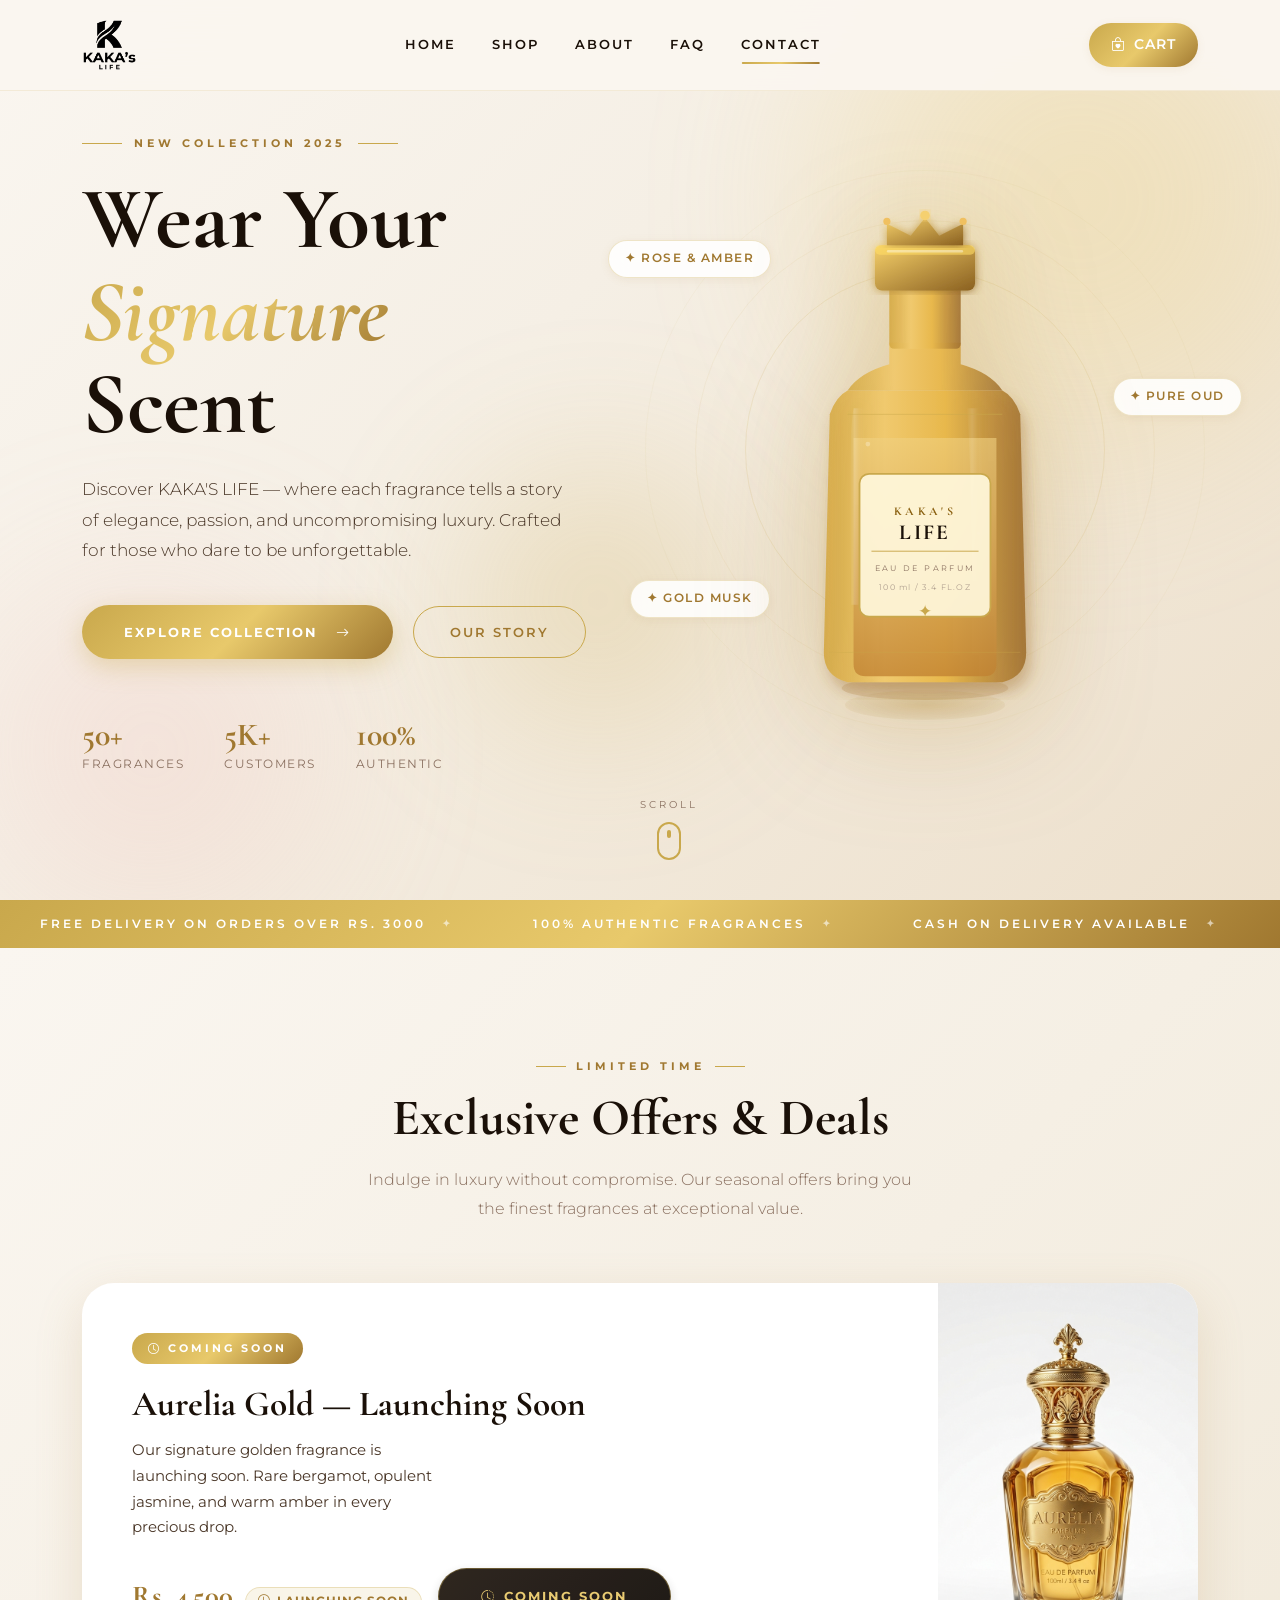
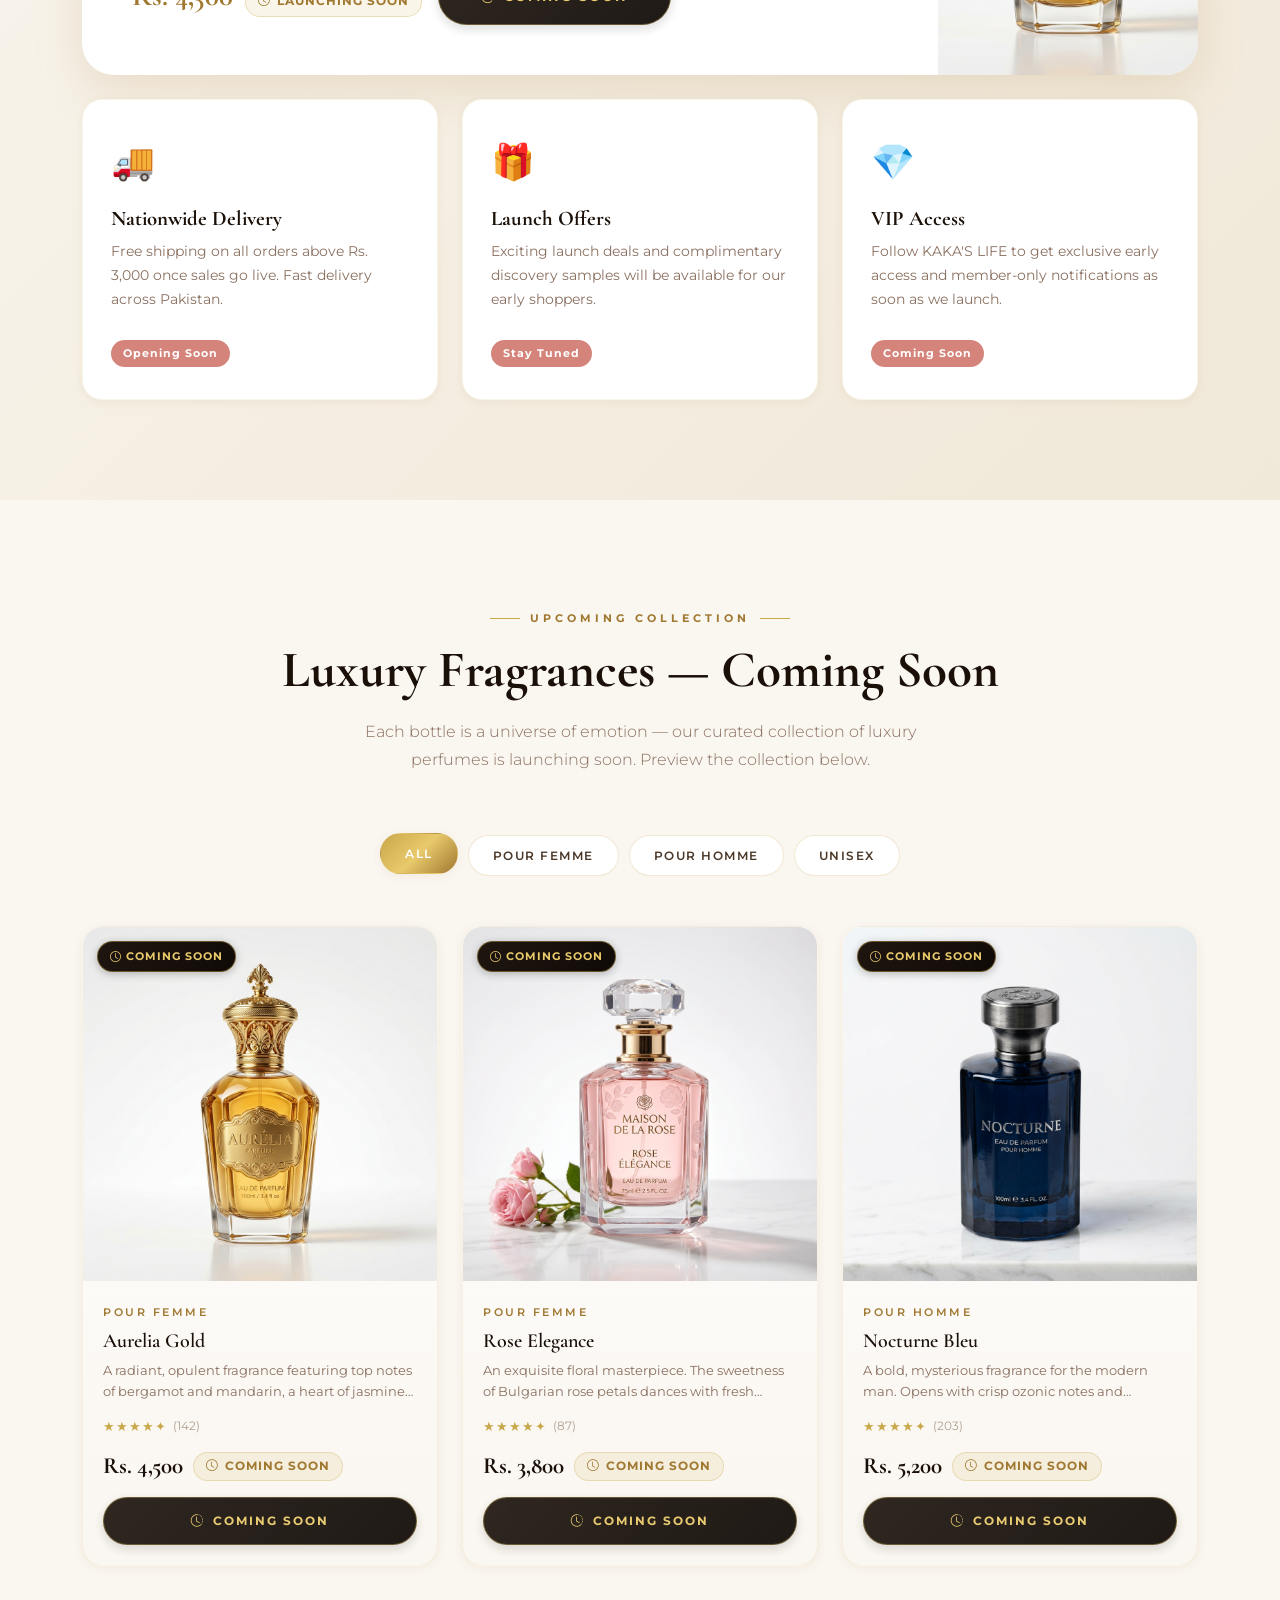
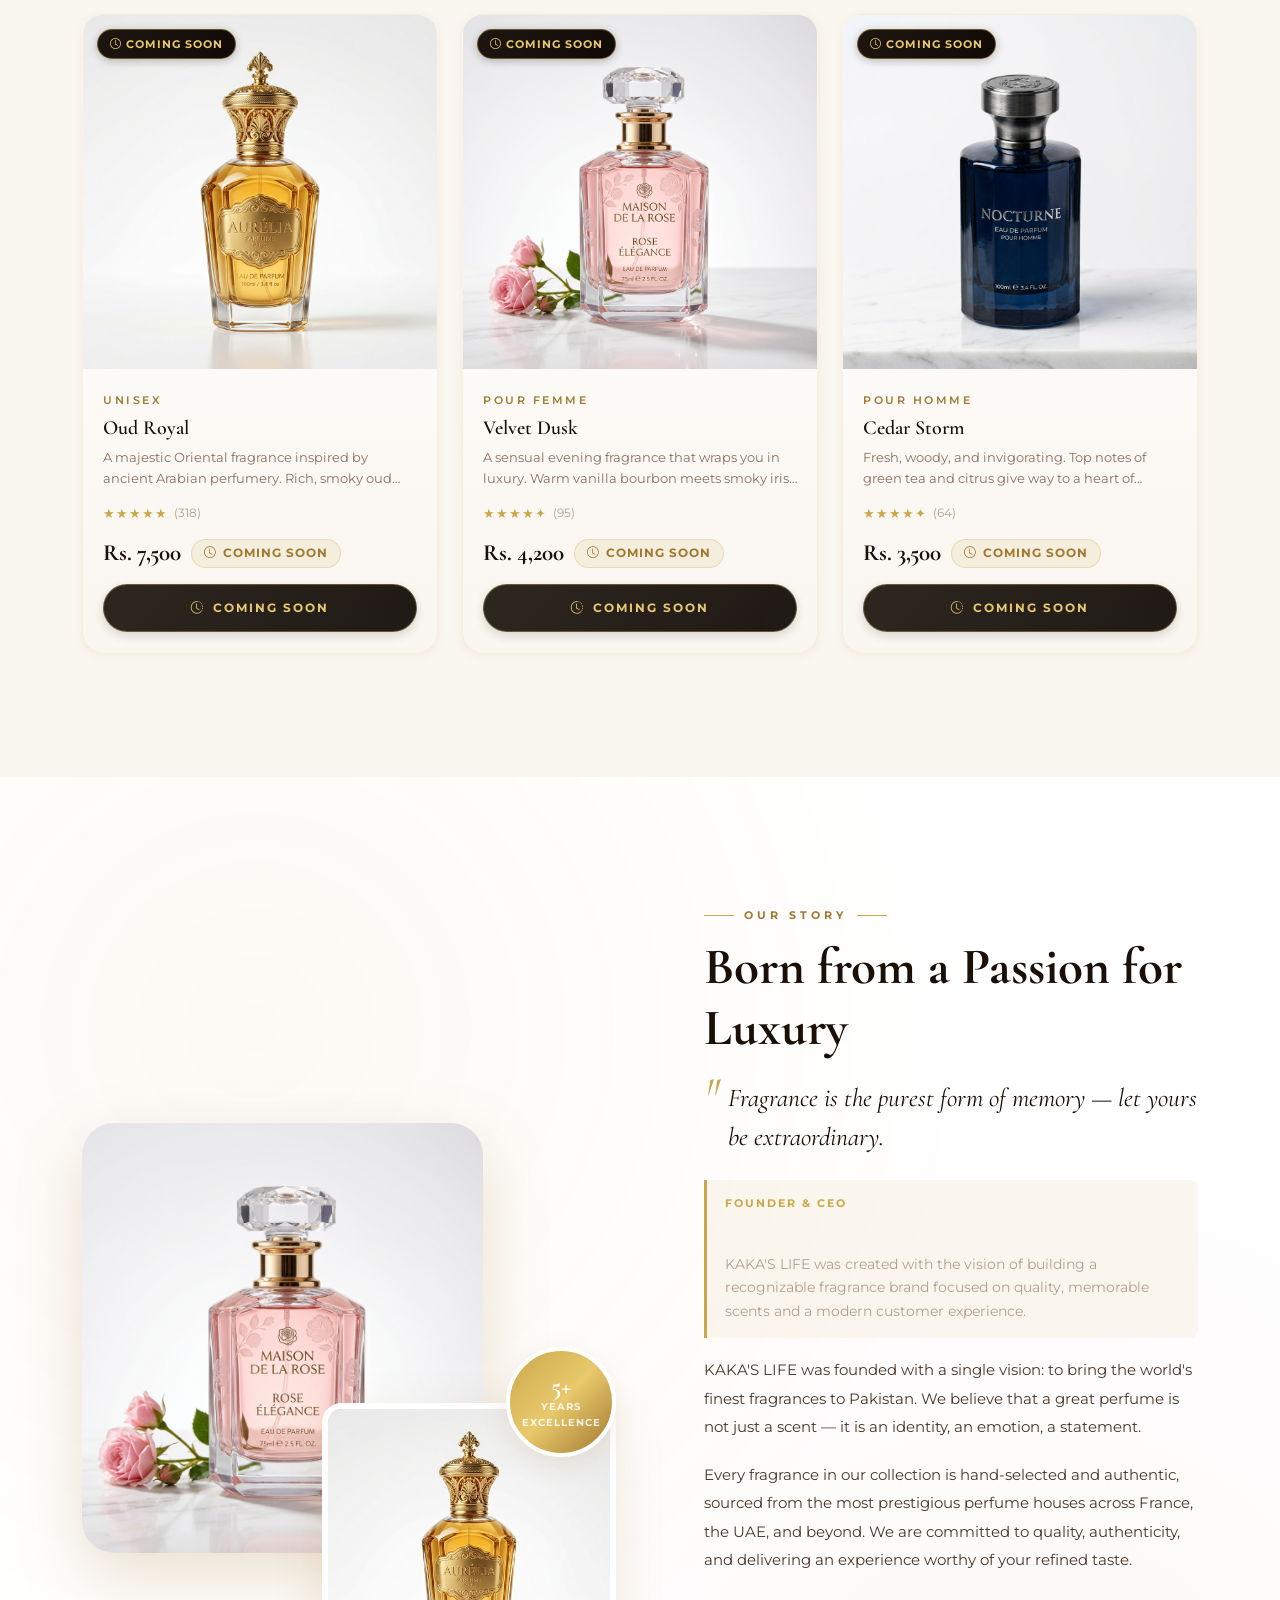
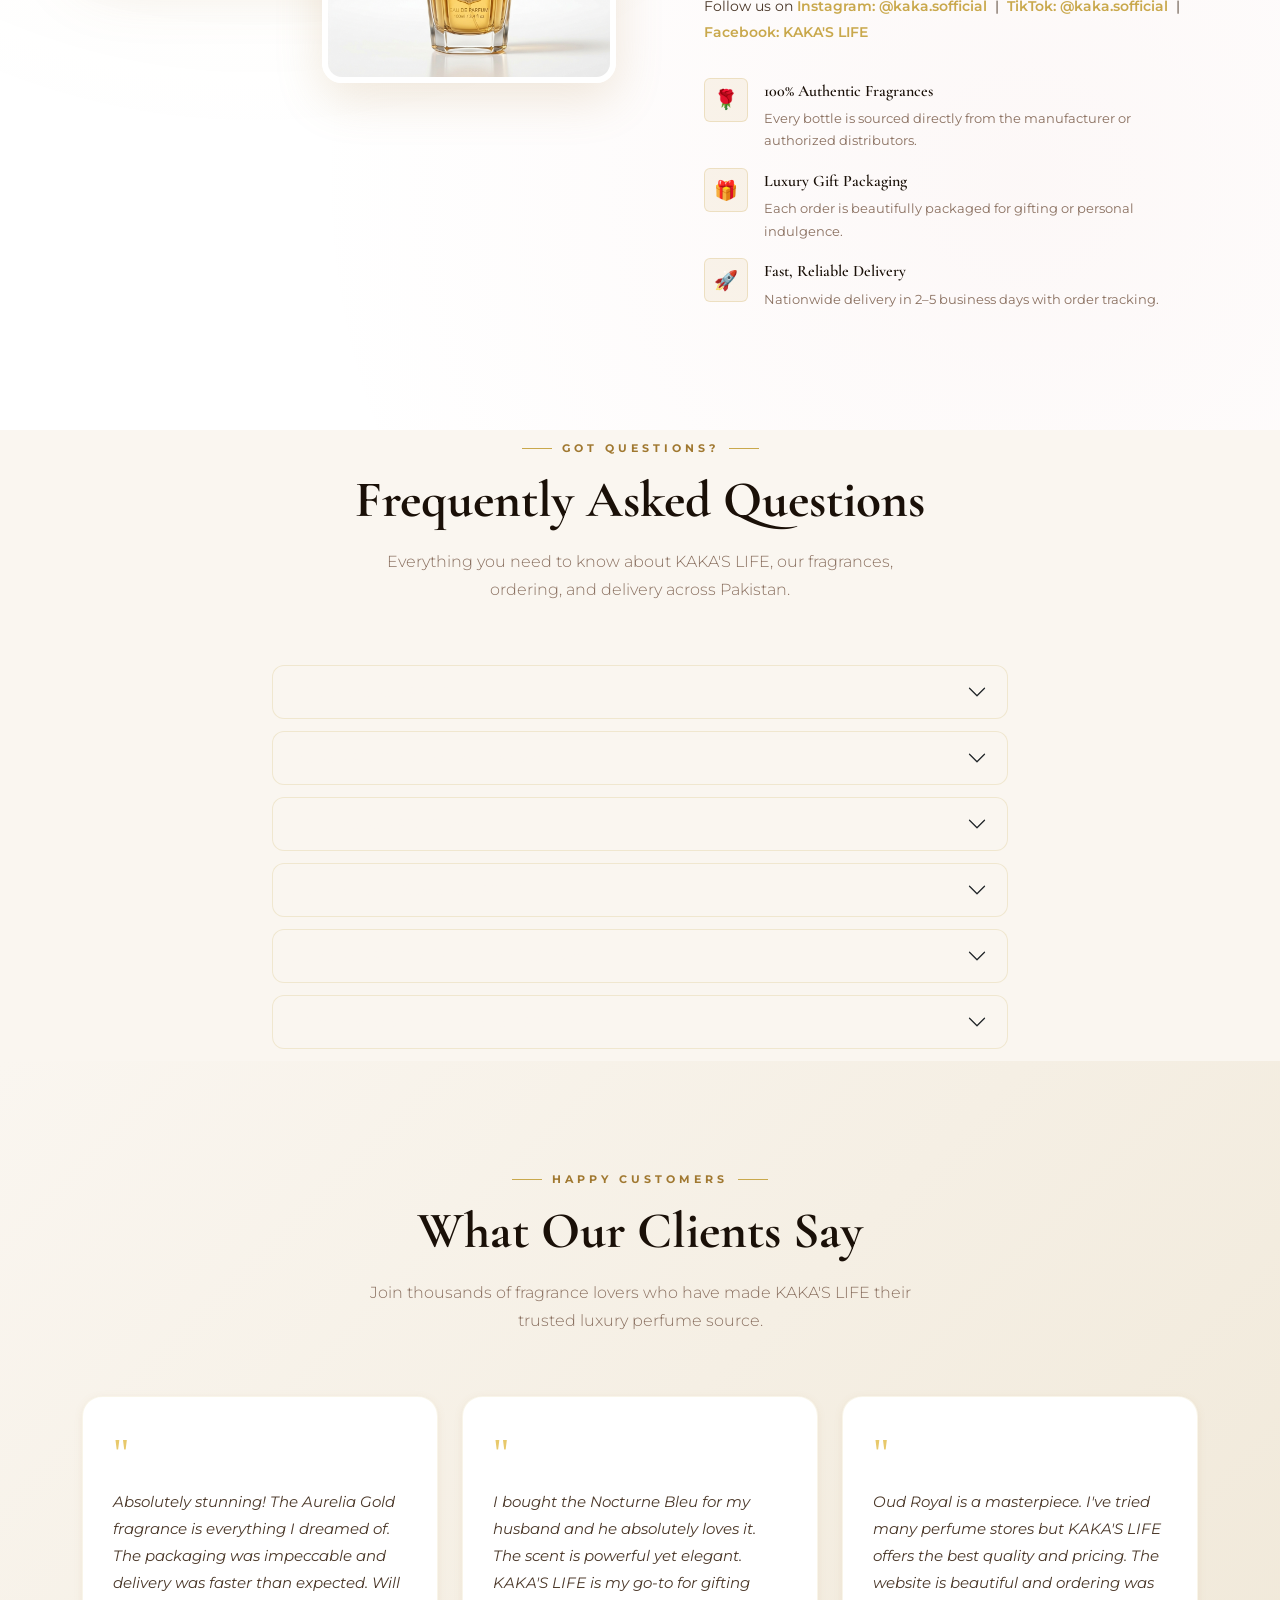
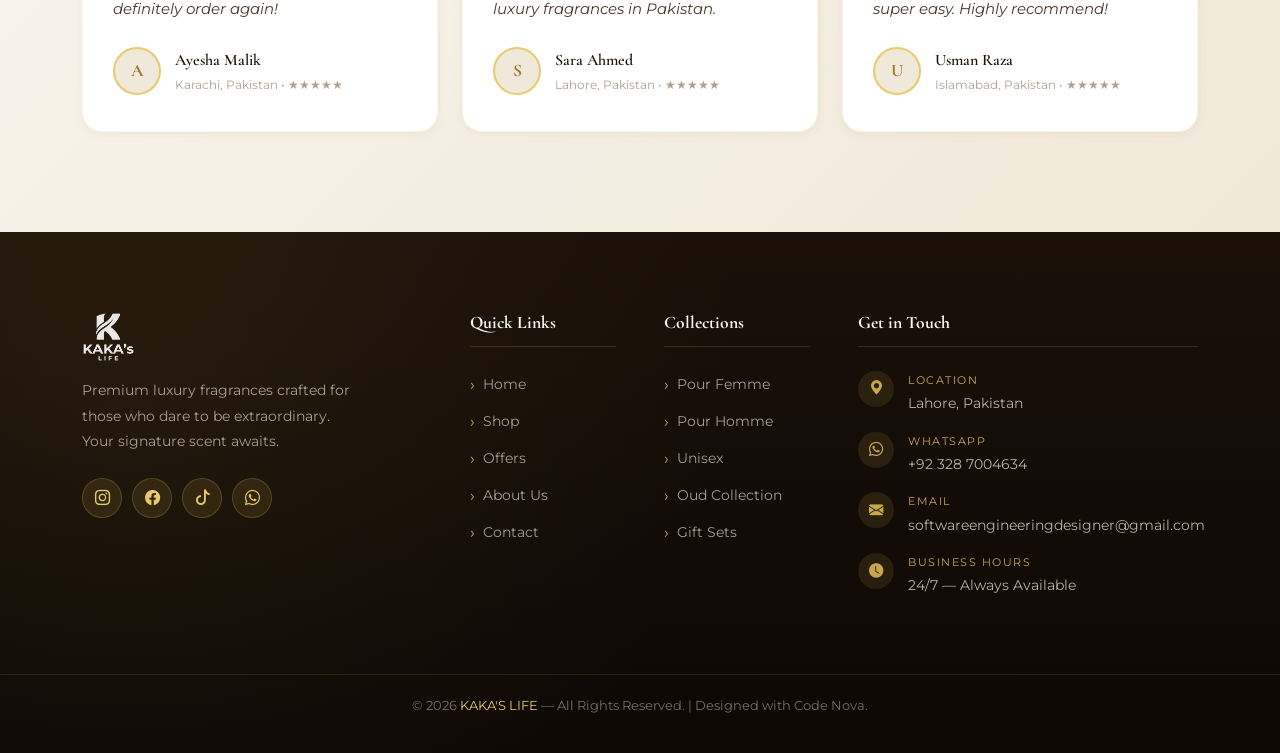
==== commit b888277a: "Update index.html" ====
--- a/KAKASLIFE/index.html
+++ b/KAKASLIFE/index.html
@@ -4,9 +4,273 @@
 <head>
   <meta charset="UTF-8">
   <meta name="viewport" content="width=device-width, initial-scale=1.0">
-  <title>KAKA'S LIFE — Maison De Parfum | Luxury Fragrance Collection</title>
-  <meta name="description" content="Discover KAKA'S LIFE — where each luxury fragrance tells an unforgettable story of elegance, passion, and uncompromising craftsmanship.">
+
+  <!-- ===== PRIMARY SEO META TAGS ===== -->
+  <title>KAKA'S LIFE — Luxury Perfumes Pakistan | Maison De Parfum</title>
+  <meta name="description" content="KAKA'S LIFE is Pakistan's premium luxury fragrance brand. Shop authentic eau de parfum with nationwide delivery & cash on delivery. Founded by Hafiz Muhammad Mubeen.">
+  <meta name="keywords" content="luxury perfume Pakistan, buy perfume online Pakistan, authentic fragrance Pakistan, eau de parfum, KAKA'S LIFE, Maison De Parfum, Lahore perfume, oud perfume Pakistan, cash on delivery perfume, gift perfume Pakistan">
+  <meta name="author" content="Hafiz Muhammad Mubeen">
+  <meta name="robots" content="index, follow">
+  <link rel="canonical" href="https://kakaslife.vercel.app/">
   <link rel="shortcut icon" href="favicon.ico" type="image/x-icon">
+
+  <!-- ===== OPEN GRAPH (Facebook, WhatsApp, LinkedIn previews) ===== -->
+  <meta property="og:type" content="website">
+  <meta property="og:site_name" content="KAKA'S LIFE — Maison De Parfum">
+  <meta property="og:title" content="KAKA'S LIFE — Luxury Perfumes Pakistan | Maison De Parfum">
+  <meta property="og:description" content="Discover Pakistan's finest luxury fragrances. 100% authentic, luxury packaging, cash on delivery nationwide. Shop KAKA'S LIFE — Wear Your Signature Scent.">
+  <meta property="og:image" content="https://kakaslife.vercel.app/images/logo.png">
+  <meta property="og:image:width" content="1200">
+  <meta property="og:image:height" content="630">
+  <meta property="og:url" content="https://kakaslife.vercel.app/">
+  <meta property="og:locale" content="en_PK">
+
+  <!-- ===== TWITTER CARD ===== -->
+  <meta name="twitter:card" content="summary_large_image">
+  <meta name="twitter:title" content="KAKA'S LIFE — Luxury Perfumes Pakistan">
+  <meta name="twitter:description" content="Pakistan's premium fragrance brand. Authentic eau de parfum, luxury packaging, cash on delivery nationwide. Wear Your Signature Scent.">
+  <meta name="twitter:image" content="https://kakaslife.vercel.app/images/logo.png">
+  <meta name="twitter:site" content="@kakasofficial">
+
+  <!-- ===== JSON-LD STRUCTURED DATA ===== -->
+
+  <!-- 1. Organization Schema -->
+  <script type="application/ld+json">
+  {
+    "@context": "https://schema.org",
+    "@type": "Organization",
+    "name": "KAKA'S LIFE",
+    "alternateName": "Kaka's Life Maison De Parfum",
+    "url": "https://kakaslife.vercel.app",
+    "logo": "https://kakaslife.vercel.app/images/logo.png",
+    "description": "KAKA'S LIFE is a luxury fragrance brand offering 100% authentic perfumes in Pakistan with nationwide delivery and cash on delivery.",
+    "founder": {
+      "@type": "Person",
+      "name": "Hafiz Muhammad Mubeen"
+    },
+    "foundingLocation": {
+      "@type": "Place",
+      "name": "Lahore, Pakistan"
+    },
+    "email": "softwareengineeringdesigner@gmail.com",
+    "telephone": "+923287004634",
+    "address": {
+      "@type": "PostalAddress",
+      "addressLocality": "Lahore",
+      "addressCountry": "PK"
+    },
+    "sameAs": [
+      "https://www.instagram.com/kaka.sofficial",
+      "https://www.tiktok.com/@kaka.sofficial",
+      "https://www.facebook.com/kakasofficial"
+    ],
+    "contactPoint": {
+      "@type": "ContactPoint",
+      "telephone": "+923287004634",
+      "contactType": "customer service",
+      "availableLanguage": ["English", "Urdu"],
+      "contactOption": "TollFree"
+    }
+  }
+  </script>
+
+  <!-- 2. WebSite Schema -->
+  <script type="application/ld+json">
+  {
+    "@context": "https://schema.org",
+    "@type": "WebSite",
+    "name": "KAKA'S LIFE — Maison De Parfum",
+    "url": "https://kakaslife.vercel.app",
+    "description": "Official website of KAKA'S LIFE, Pakistan's luxury fragrance brand.",
+    "inLanguage": "en",
+    "publisher": {
+      "@type": "Organization",
+      "name": "KAKA'S LIFE"
+    },
+    "sameAs": [
+      "https://www.instagram.com/kaka.sofficial",
+      "https://www.tiktok.com/@kaka.sofficial",
+      "https://www.facebook.com/kakasofficial"
+    ]
+  }
+  </script>
+
+  <!-- 3. Person Schema — Founder -->
+  <script type="application/ld+json">
+  {
+    "@context": "https://schema.org",
+    "@type": "Person",
+    "name": "Hafiz Muhammad Mubeen",
+    "jobTitle": "Founder & CEO",
+    "worksFor": {
+      "@type": "Organization",
+      "name": "KAKA'S LIFE",
+      "url": "https://kakaslife.vercel.app"
+    },
+    "description": "Hafiz Muhammad Mubeen is the founder and CEO of KAKA'S LIFE, a luxury fragrance brand based in Pakistan.",
+    "email": "softwareengineeringdesigner@gmail.com"
+  }
+  </script>
+
+  <!-- 4. LocalBusiness / OnlineStore Schema -->
+  <script type="application/ld+json">
+  {
+    "@context": "https://schema.org",
+    "@type": ["LocalBusiness", "Store"],
+    "name": "KAKA'S LIFE — Maison De Parfum",
+    "image": "https://kakaslife.vercel.app/images/logo.png",
+    "url": "https://kakaslife.vercel.app",
+    "telephone": "+923287004634",
+    "email": "softwareengineeringdesigner@gmail.com",
+    "priceRange": "Rs. 1799 – Rs. 10,000",
+    "currenciesAccepted": "PKR",
+    "paymentAccepted": "Cash on Delivery, JazzCash, Easypaisa, Bank Transfer",
+    "areaServed": "Pakistan",
+    "address": {
+      "@type": "PostalAddress",
+      "addressLocality": "Lahore",
+      "addressCountry": "PK"
+    },
+    "openingHoursSpecification": {
+      "@type": "OpeningHoursSpecification",
+      "dayOfWeek": ["Monday","Tuesday","Wednesday","Thursday","Friday","Saturday","Sunday"],
+      "opens": "00:00",
+      "closes": "23:59"
+    },
+    "sameAs": [
+      "https://www.instagram.com/kaka.sofficial",
+      "https://www.tiktok.com/@kaka.sofficial",
+      "https://www.facebook.com/kakasofficial"
+    ]
+  }
+  </script>
+
+  <!-- 5. Product Schemas -->
+  <script type="application/ld+json">
+  {
+    "@context": "https://schema.org",
+    "@type": "Product",
+    "name": "Aurelia Gold Eau de Parfum",
+    "image": "https://kakaslife.vercel.app/images/perfume_gold.jpg",
+    "description": "A signature golden fragrance with rare bergamot, opulent jasmine, and warm amber. Launching soon from KAKA'S LIFE.",
+    "brand": {
+      "@type": "Brand",
+      "name": "KAKA'S LIFE"
+    },
+    "offers": {
+      "@type": "Offer",
+      "price": "4500",
+      "priceCurrency": "PKR",
+      "availability": "https://schema.org/PreOrder",
+      "seller": {
+        "@type": "Organization",
+        "name": "KAKA'S LIFE"
+      }
+    }
+  }
+  </script>
+  <script type="application/ld+json">
+  {
+    "@context": "https://schema.org",
+    "@type": "Product",
+    "name": "Nocturne Noir Eau de Parfum",
+    "image": "https://kakaslife.vercel.app/images/perfume_noir.jpg",
+    "description": "A deep, mysterious dark fragrance for men by KAKA'S LIFE — Maison De Parfum, Pakistan.",
+    "brand": {
+      "@type": "Brand",
+      "name": "KAKA'S LIFE"
+    },
+    "offers": {
+      "@type": "Offer",
+      "priceCurrency": "PKR",
+      "availability": "https://schema.org/PreOrder",
+      "seller": {
+        "@type": "Organization",
+        "name": "KAKA'S LIFE"
+      }
+    }
+  }
+  </script>
+  <script type="application/ld+json">
+  {
+    "@context": "https://schema.org",
+    "@type": "Product",
+    "name": "Rose Elixir Eau de Parfum",
+    "image": "https://kakaslife.vercel.app/images/perfume_rose.jpg",
+    "description": "A luxurious rose and amber floral fragrance for women by KAKA'S LIFE — Maison De Parfum, Pakistan.",
+    "brand": {
+      "@type": "Brand",
+      "name": "KAKA'S LIFE"
+    },
+    "offers": {
+      "@type": "Offer",
+      "priceCurrency": "PKR",
+      "availability": "https://schema.org/PreOrder",
+      "seller": {
+        "@type": "Organization",
+        "name": "KAKA'S LIFE"
+      }
+    }
+  }
+  </script>
+
+  <!-- 6. FAQPage Schema (AEO — Answer Engine Optimization) -->
+  <script type="application/ld+json">
+  {
+    "@context": "https://schema.org",
+    "@type": "FAQPage",
+    "mainEntity": [
+      {
+        "@type": "Question",
+        "name": "Who owns KAKA'S LIFE?",
+        "acceptedAnswer": {
+          "@type": "Answer",
+          "text": "KAKA'S LIFE was founded and is owned by Hafiz Muhammad Mubeen. He created the brand with the vision of building a recognizable luxury fragrance brand focused on quality, memorable scents and a modern customer experience."
+        }
+      },
+      {
+        "@type": "Question",
+        "name": "Is KAKA'S LIFE authentic and legitimate?",
+        "acceptedAnswer": {
+          "@type": "Answer",
+          "text": "Yes. KAKA'S LIFE is a 100% legitimate Pakistani fragrance brand. Every fragrance is sourced directly from manufacturers or authorized distributors. We are committed to authenticity and quality in every bottle."
+        }
+      },
+      {
+        "@type": "Question",
+        "name": "Where is KAKA'S LIFE based?",
+        "acceptedAnswer": {
+          "@type": "Answer",
+          "text": "KAKA'S LIFE is based in Lahore, Pakistan. We ship nationwide to all cities across Pakistan."
+        }
+      },
+      {
+        "@type": "Question",
+        "name": "How can I order from KAKA'S LIFE?",
+        "acceptedAnswer": {
+          "@type": "Answer",
+          "text": "You can place an order directly on our website at https://kakaslife.vercel.app by browsing the collection, adding items to your cart, and completing checkout. You can also contact us via WhatsApp at +92 328 7004634 or email at softwareengineeringdesigner@gmail.com."
+        }
+      },
+      {
+        "@type": "Question",
+        "name": "Does KAKA'S LIFE deliver across Pakistan?",
+        "acceptedAnswer": {
+          "@type": "Answer",
+          "text": "Yes. KAKA'S LIFE offers nationwide delivery to all cities across Pakistan in 2–5 business days. Free shipping is available on all orders above Rs. 3,000."
+        }
+      },
+      {
+        "@type": "Question",
+        "name": "What payment methods does KAKA'S LIFE accept?",
+        "acceptedAnswer": {
+          "@type": "Answer",
+          "text": "KAKA'S LIFE accepts Cash on Delivery (COD) as well as online payment via JazzCash, Easypaisa, and Bank Transfer. COD is available for all orders across Pakistan."
+        }
+      }
+    ]
+  }
+  </script>
 
   <!-- Google Fonts: Cormorant Garamond, Montserrat & Elegant Signature Scripts -->
   <link rel="preconnect" href="https://fonts.googleapis.com">
@@ -91,12 +355,13 @@
     <!-- ===== TOAST CONTAINER END ===== -->
 
   <!-- ===== NAVBAR START ===== -->
-  <nav class="navbar navbar-expand-lg fixed-top" id="mainNav">
+  <header>
+  <nav class="navbar navbar-expand-lg fixed-top" id="mainNav" aria-label="Main navigation">
     <div class="container">
 
       <!-- Brand Logo -->
-      <a class="navbar-brand" href="#hero">
-        <img src="images/logo.png" alt="KAKA's LIFE Logo" class="brand-logo-img"
+      <a class="navbar-brand" href="#hero" aria-label="KAKA'S LIFE — Home">
+        <img src="images/logo.png" alt="KAKA'S LIFE — Maison De Parfum logo" class="brand-logo-img"
           onerror="this.style.display='none';this.nextElementSibling.style.display='flex';">
         <!-- Fallback logo if image not found -->
         <span
@@ -119,6 +384,7 @@
           <li class="nav-item"><a class="nav-link active" href="#hero">Home</a></li>
           <li class="nav-item"><a class="nav-link" href="#products">Shop</a></li>
           <li class="nav-item"><a class="nav-link" href="#about">About</a></li>
+          <li class="nav-item"><a class="nav-link" href="#faq">FAQ</a></li>
           <li class="nav-item"><a class="nav-link" href="#contact">Contact</a></li>
         </ul>
         <!-- Cart Button -->
@@ -131,10 +397,13 @@
 
     </div>
   </nav>
+  </header>
   <!-- ===== NAVBAR END ===== -->
 
+  <main id="main-content">
+
   <!-- ===== HERO SECTION START ===== -->
-  <section id="hero">
+  <section id="hero" aria-label="Hero — Wear Your Signature Scent">
 
     <!-- Background Orbs (Parallax) -->
     <div class="hero-bg-orb hero-bg-orb-1"></div>
@@ -362,7 +631,7 @@
               </div>
             </div>
             <div class="offer-banner-img-wrap">
-              <img src="images/perfume_gold.jpg" alt="Aurelia Gold Perfume" loading="lazy">
+              <img src="images/perfume_gold.jpg" alt="Aurelia Gold Eau de Parfum by KAKA'S LIFE — golden luxury fragrance bottle" loading="lazy" width="420" height="520">
             </div>
           </div>
         </div>
@@ -801,8 +1070,8 @@
         <!-- Image Stack -->
         <div class="col-lg-6">
           <div class="about-img-stack reveal-left">
-            <img class="about-img-main" src="images/perfume_rose.jpg" alt="KAKA's LIFE Collection">
-            <img class="about-img-accent" src="images/perfume_gold.jpg" alt="KAKA's LIFE Gold">
+            <img class="about-img-main" src="images/perfume_rose.jpg" alt="Rose Elixir Eau de Parfum by KAKA'S LIFE — luxury rose and amber fragrance" loading="lazy">
+            <img class="about-img-accent" src="images/perfume_gold.jpg" alt="Aurelia Gold Eau de Parfum by KAKA'S LIFE — golden luxury perfume" loading="lazy">
             <div class="about-badge">
               <div class="about-badge-num">5+</div>
               <div class="about-badge-text">Years<br>Excellence</div>
@@ -818,6 +1087,13 @@
 
             <div class="about-quote">
               Fragrance is the purest form of memory — let yours be extraordinary.
+            </div>
+
+            <!-- Founder Info -->
+            <div class="about-founder-block" style="background:rgba(201,168,76,0.08);border-left:3px solid var(--primary-gold);border-radius:0 8px 8px 0;padding:14px 18px;margin-bottom:18px;">
+              <div style="font-size:0.7rem;font-weight:700;letter-spacing:2px;text-transform:uppercase;color:var(--primary-gold);margin-bottom:4px;">Founder &amp; CEO</div>
+              <div style="font-family:var(--font-display);font-size:1.15rem;font-weight:700;color:var(--cream);margin-bottom:4px;">Hafiz Muhammad Mubeen</div>
+              <p style="font-size:0.88rem;color:var(--text-muted);margin:0;">KAKA'S LIFE was created with the vision of building a recognizable fragrance brand focused on quality, memorable scents and a modern customer experience.</p>
             </div>
 
             <p class="about-text">
@@ -830,6 +1106,16 @@
               and delivering an experience worthy of your refined taste.
             </p>
 
+            <!-- Official Social Text Links (readable by AI crawlers) -->
+            <p class="about-text" style="font-size:0.85rem;">
+              Follow us on
+              <a href="https://www.instagram.com/kaka.sofficial" target="_blank" rel="noopener noreferrer" style="color:var(--primary-gold);font-weight:600;">Instagram: @kaka.sofficial</a>
+              &nbsp;|&nbsp;
+              <a href="https://www.tiktok.com/@kaka.sofficial" target="_blank" rel="noopener noreferrer" style="color:var(--primary-gold);font-weight:600;">TikTok: @kaka.sofficial</a>
+              &nbsp;|&nbsp;
+              <a href="https://www.facebook.com/kakasofficial" target="_blank" rel="noopener noreferrer" style="color:var(--primary-gold);font-weight:600;">Facebook: KAKA'S LIFE</a>
+            </p>
+
             <div class="about-features">
               <div class="about-feature-item">
                 <div class="about-feature-icon">🌹</div>
@@ -862,6 +1148,113 @@
     </div>
   </section>
   <!-- ===== ABOUT US SECTION END ===== -->
+
+  <!-- ===== FAQ SECTION START ===== -->
+  <section id="faq" aria-label="Frequently Asked Questions about KAKA'S LIFE">
+    <div class="container">
+      <div class="section-header reveal">
+        <div class="section-label">Got Questions?</div>
+        <h2 class="section-title">Frequently Asked Questions</h2>
+        <p class="section-subtitle">Everything you need to know about KAKA'S LIFE, our fragrances, ordering, and delivery across Pakistan.</p>
+      </div>
+
+      <div class="row justify-content-center">
+        <div class="col-lg-8 reveal">
+          <div class="accordion" id="faqAccordion">
+
+            <div class="accordion-item" style="background:rgba(255,255,255,0.04);border:1px solid rgba(201,168,76,0.2);border-radius:12px;margin-bottom:12px;overflow:hidden;">
+              <h3 class="accordion-header">
+                <button class="accordion-button collapsed" type="button" data-bs-toggle="collapse" data-bs-target="#faq1" aria-expanded="false" aria-controls="faq1"
+                  style="background:transparent;color:var(--cream);font-family:var(--font-display);font-size:1rem;font-weight:600;box-shadow:none;">
+                  Who owns KAKA'S LIFE?
+                </button>
+              </h3>
+              <div id="faq1" class="accordion-collapse collapse" data-bs-parent="#faqAccordion">
+                <div class="accordion-body" style="color:var(--text-muted);font-size:0.93rem;line-height:1.7;">
+                  KAKA'S LIFE was founded and is owned by <strong style="color:var(--cream);">Hafiz Muhammad Mubeen</strong>. He created the brand with the vision of building a recognizable luxury fragrance brand focused on quality, memorable scents and a modern customer experience.
+                </div>
+              </div>
+            </div>
+
+            <div class="accordion-item" style="background:rgba(255,255,255,0.04);border:1px solid rgba(201,168,76,0.2);border-radius:12px;margin-bottom:12px;overflow:hidden;">
+              <h3 class="accordion-header">
+                <button class="accordion-button collapsed" type="button" data-bs-toggle="collapse" data-bs-target="#faq2" aria-expanded="false" aria-controls="faq2"
+                  style="background:transparent;color:var(--cream);font-family:var(--font-display);font-size:1rem;font-weight:600;box-shadow:none;">
+                  Is KAKA'S LIFE authentic and legitimate?
+                </button>
+              </h3>
+              <div id="faq2" class="accordion-collapse collapse" data-bs-parent="#faqAccordion">
+                <div class="accordion-body" style="color:var(--text-muted);font-size:0.93rem;line-height:1.7;">
+                  Yes — 100%. KAKA'S LIFE is a legitimate Pakistani fragrance brand. Every fragrance is sourced directly from manufacturers or authorized distributors. We are committed to authenticity and quality in every single bottle we sell.
+                </div>
+              </div>
+            </div>
+
+            <div class="accordion-item" style="background:rgba(255,255,255,0.04);border:1px solid rgba(201,168,76,0.2);border-radius:12px;margin-bottom:12px;overflow:hidden;">
+              <h3 class="accordion-header">
+                <button class="accordion-button collapsed" type="button" data-bs-toggle="collapse" data-bs-target="#faq3" aria-expanded="false" aria-controls="faq3"
+                  style="background:transparent;color:var(--cream);font-family:var(--font-display);font-size:1rem;font-weight:600;box-shadow:none;">
+                  Where is KAKA'S LIFE based?
+                </button>
+              </h3>
+              <div id="faq3" class="accordion-collapse collapse" data-bs-parent="#faqAccordion">
+                <div class="accordion-body" style="color:var(--text-muted);font-size:0.93rem;line-height:1.7;">
+                  KAKA'S LIFE is based in <strong style="color:var(--cream);">Lahore, Pakistan</strong>. We ship nationwide to all cities across Pakistan, including Karachi, Lahore, Islamabad, Peshawar, Quetta, and more.
+                </div>
+              </div>
+            </div>
+
+            <div class="accordion-item" style="background:rgba(255,255,255,0.04);border:1px solid rgba(201,168,76,0.2);border-radius:12px;margin-bottom:12px;overflow:hidden;">
+              <h3 class="accordion-header">
+                <button class="accordion-button collapsed" type="button" data-bs-toggle="collapse" data-bs-target="#faq4" aria-expanded="false" aria-controls="faq4"
+                  style="background:transparent;color:var(--cream);font-family:var(--font-display);font-size:1rem;font-weight:600;box-shadow:none;">
+                  How can I order from KAKA'S LIFE?
+                </button>
+              </h3>
+              <div id="faq4" class="accordion-collapse collapse" data-bs-parent="#faqAccordion">
+                <div class="accordion-body" style="color:var(--text-muted);font-size:0.93rem;line-height:1.7;">
+                  Browse our collection on this website, add your favourite fragrance to the cart, and complete checkout in just a few steps. You can also reach us directly via
+                  <a href="https://wa.me/923287004634" target="_blank" rel="noopener noreferrer" style="color:var(--primary-gold);">WhatsApp: +92 328 7004634</a>
+                  or email us at
+                  <a href="mailto:softwareengineeringdesigner@gmail.com" style="color:var(--primary-gold);">softwareengineeringdesigner@gmail.com</a>.
+                </div>
+              </div>
+            </div>
+
+            <div class="accordion-item" style="background:rgba(255,255,255,0.04);border:1px solid rgba(201,168,76,0.2);border-radius:12px;margin-bottom:12px;overflow:hidden;">
+              <h3 class="accordion-header">
+                <button class="accordion-button collapsed" type="button" data-bs-toggle="collapse" data-bs-target="#faq5" aria-expanded="false" aria-controls="faq5"
+                  style="background:transparent;color:var(--cream);font-family:var(--font-display);font-size:1rem;font-weight:600;box-shadow:none;">
+                  Does KAKA'S LIFE deliver across all of Pakistan?
+                </button>
+              </h3>
+              <div id="faq5" class="accordion-collapse collapse" data-bs-parent="#faqAccordion">
+                <div class="accordion-body" style="color:var(--text-muted);font-size:0.93rem;line-height:1.7;">
+                  Yes! We offer <strong style="color:var(--cream);">nationwide delivery</strong> to all cities across Pakistan. Orders are delivered within 2–5 business days. Free shipping is available on all orders above <strong style="color:var(--cream);">Rs. 3,000</strong>.
+                </div>
+              </div>
+            </div>
+
+            <div class="accordion-item" style="background:rgba(255,255,255,0.04);border:1px solid rgba(201,168,76,0.2);border-radius:12px;margin-bottom:12px;overflow:hidden;">
+              <h3 class="accordion-header">
+                <button class="accordion-button collapsed" type="button" data-bs-toggle="collapse" data-bs-target="#faq6" aria-expanded="false" aria-controls="faq6"
+                  style="background:transparent;color:var(--cream);font-family:var(--font-display);font-size:1rem;font-weight:600;box-shadow:none;">
+                  What payment methods does KAKA'S LIFE accept?
+                </button>
+              </h3>
+              <div id="faq6" class="accordion-collapse collapse" data-bs-parent="#faqAccordion">
+                <div class="accordion-body" style="color:var(--text-muted);font-size:0.93rem;line-height:1.7;">
+                  We accept <strong style="color:var(--cream);">Cash on Delivery (COD)</strong> — no prepayment required. We also accept online payment via <strong style="color:var(--cream);">JazzCash, Easypaisa</strong>, and <strong style="color:var(--cream);">Bank Transfer</strong>.
+                </div>
+              </div>
+            </div>
+
+          </div>
+        </div>
+      </div>
+    </div>
+  </section>
+  <!-- ===== FAQ SECTION END ===== -->
 
   <!-- ===== TESTIMONIALS SECTION START ===== -->
   <section id="testimonials">
@@ -921,6 +1314,7 @@
   </section>
   <!-- ===== TESTIMONIALS SECTION END ===== -->
 
+  </main>
   <!-- ===== FOOTER START ===== -->
   <footer id="footer">
     <div id="contact" class="footer-bg-pattern"></div>
@@ -929,7 +1323,7 @@
 
         <!-- Brand Column -->
         <div class="col-lg-4">
-          <img src="images/logo.png" alt="KAKA's LIFE Logo" class="footer-logo-img"
+          <img src="images/logo.png" alt="KAKA'S LIFE — Maison De Parfum official logo" class="footer-logo-img" loading="lazy"
             onerror="this.style.display='none';this.nextElementSibling.style.display='block';">
           <div
             style="display:none;font-family:var(--font-display);font-size:1.6rem;font-weight:700;color:var(--cream);margin-bottom:16px;letter-spacing:2px;">
@@ -937,18 +1331,18 @@
           <p class="footer-desc">Premium luxury fragrances crafted for those who dare to be extraordinary. Your
             signature scent awaits.</p>
           <div class="social-icons">
-            <a href="https://www.instagram.com/kaka.sofficial?stkn=ZGx2bG5nZ2Q4eGV2&utm_source=qr" class="social-icon"
-              aria-label="Instagram" title="Instagram">
+            <a href="https://www.instagram.com/kaka.sofficial" class="social-icon"
+              aria-label="KAKA'S LIFE on Instagram (@kaka.sofficial)" title="Instagram: @kaka.sofficial" target="_blank" rel="noopener noreferrer">
               <i class="bi bi-instagram"></i>
             </a>
-            <a href="#" class="social-icon" aria-label="Facebook" title="Facebook">
+            <a href="https://www.facebook.com/kakasofficial" class="social-icon" aria-label="KAKA'S LIFE on Facebook" title="Facebook: KAKA'S LIFE" target="_blank" rel="noopener noreferrer">
               <i class="bi bi-facebook"></i>
             </a>
-            <a href="https://www.tiktok.com/@kaka.sofficial?_r=1&_t=ZS-99uoMq3yFIj" class="social-icon"
-              aria-label="TikTok" title="TikTok">
+            <a href="https://www.tiktok.com/@kaka.sofficial" class="social-icon"
+              aria-label="KAKA'S LIFE on TikTok (@kaka.sofficial)" title="TikTok: @kaka.sofficial" target="_blank" rel="noopener noreferrer">
               <i class="bi bi-tiktok"></i>
             </a>
-            <a href="#" class="social-icon" aria-label="WhatsApp" title="WhatsApp">
+            <a href="https://wa.me/923287004634" class="social-icon" aria-label="Chat with KAKA'S LIFE on WhatsApp" title="WhatsApp: +92 328 7004634" target="_blank" rel="noopener noreferrer">
               <i class="bi bi-whatsapp"></i>
             </a>
           </div>
@@ -981,34 +1375,36 @@
         <!-- Contact Info -->
         <div class="col-lg-4 col-md-4">
           <h4 class="footer-heading">Get in Touch</h4>
+          <address style="font-style:normal;">
           <div class="footer-contact-item">
             <div class="footer-contact-icon"><i class="bi bi-geo-alt-fill"></i></div>
             <div>
               <div class="footer-contact-label">Location</div>
-              <div class="footer-contact-value">Pakistan</div>
+              <div class="footer-contact-value">Lahore, Pakistan</div>
             </div>
           </div>
           <div class="footer-contact-item">
             <div class="footer-contact-icon"><i class="bi bi-whatsapp"></i></div>
             <div>
               <div class="footer-contact-label">WhatsApp</div>
-              <div class="footer-contact-value">+92 3287004634</div>
+              <div class="footer-contact-value"><a href="https://wa.me/923287004634" target="_blank" rel="noopener noreferrer" style="color:inherit;">+92 328 7004634</a></div>
             </div>
           </div>
           <div class="footer-contact-item">
             <div class="footer-contact-icon"><i class="bi bi-envelope-fill"></i></div>
             <div>
               <div class="footer-contact-label">Email</div>
-              <div class="footer-contact-value">[EMAIL_ADDRESS]</div>
+              <div class="footer-contact-value"><a href="mailto:softwareengineeringdesigner@gmail.com" style="color:inherit;">softwareengineeringdesigner@gmail.com</a></div>
             </div>
           </div>
           <div class="footer-contact-item">
             <div class="footer-contact-icon"><i class="bi bi-clock-fill"></i></div>
             <div>
               <div class="footer-contact-label">Business Hours</div>
-              <div class="footer-contact-value">24/7</div>
-            </div>
-          </div>
+              <div class="footer-contact-value">24/7 — Always Available</div>
+            </div>
+          </div>
+          </address>
         </div>
 
       </div>
@@ -1050,4 +1446,4 @@
 
   </body>
 
-</html>+</html>
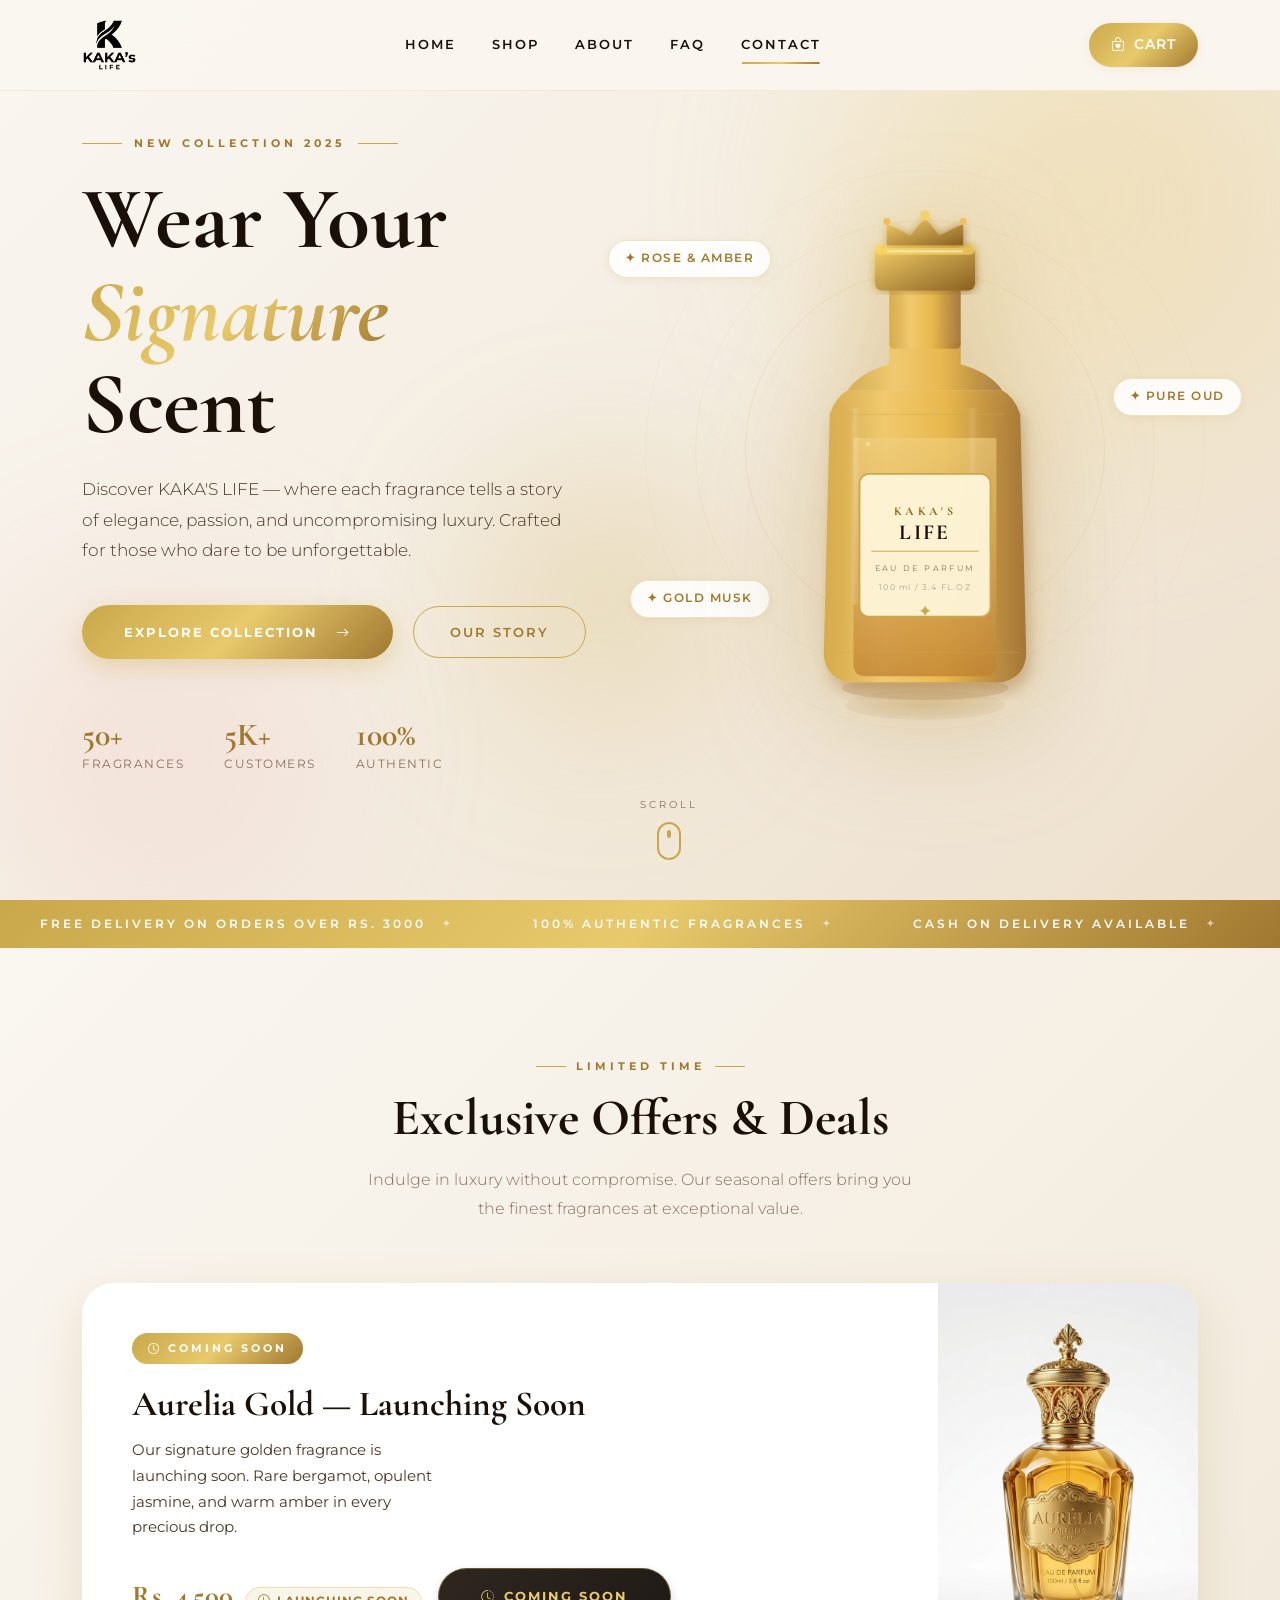
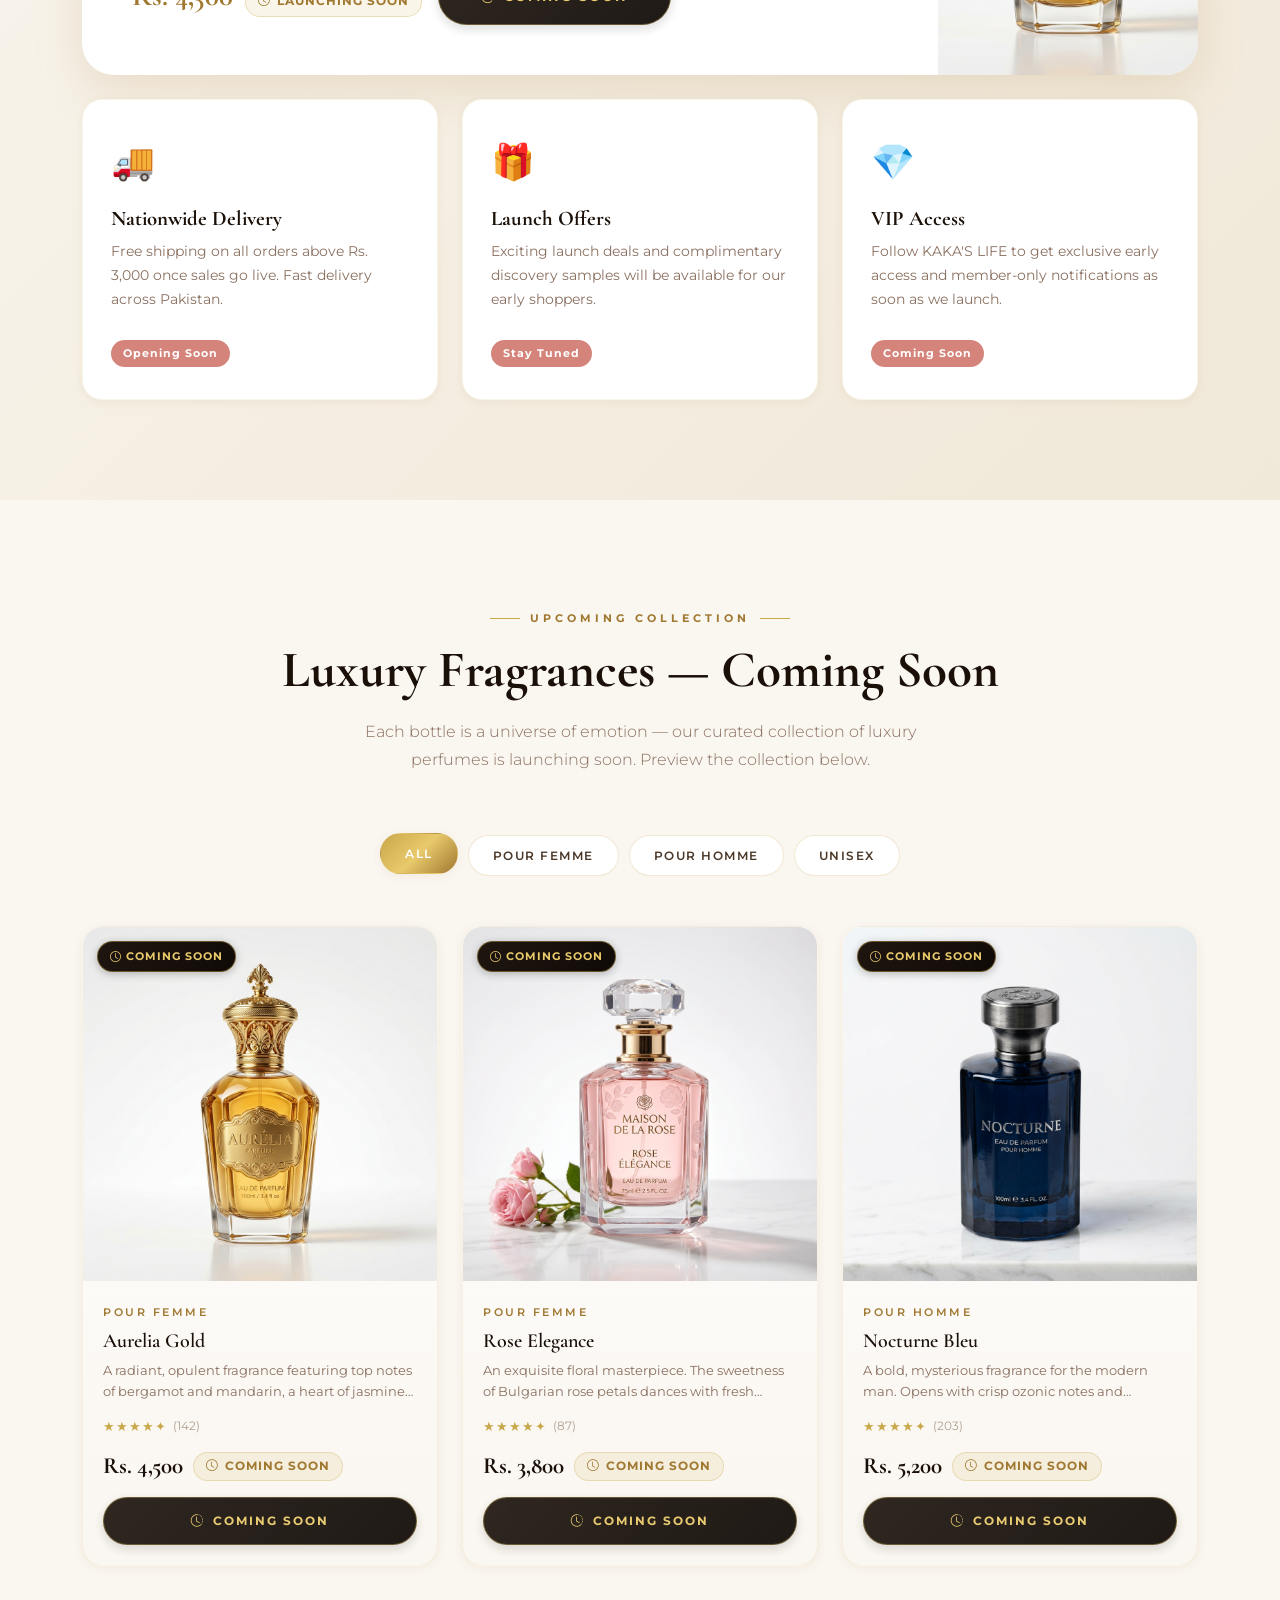
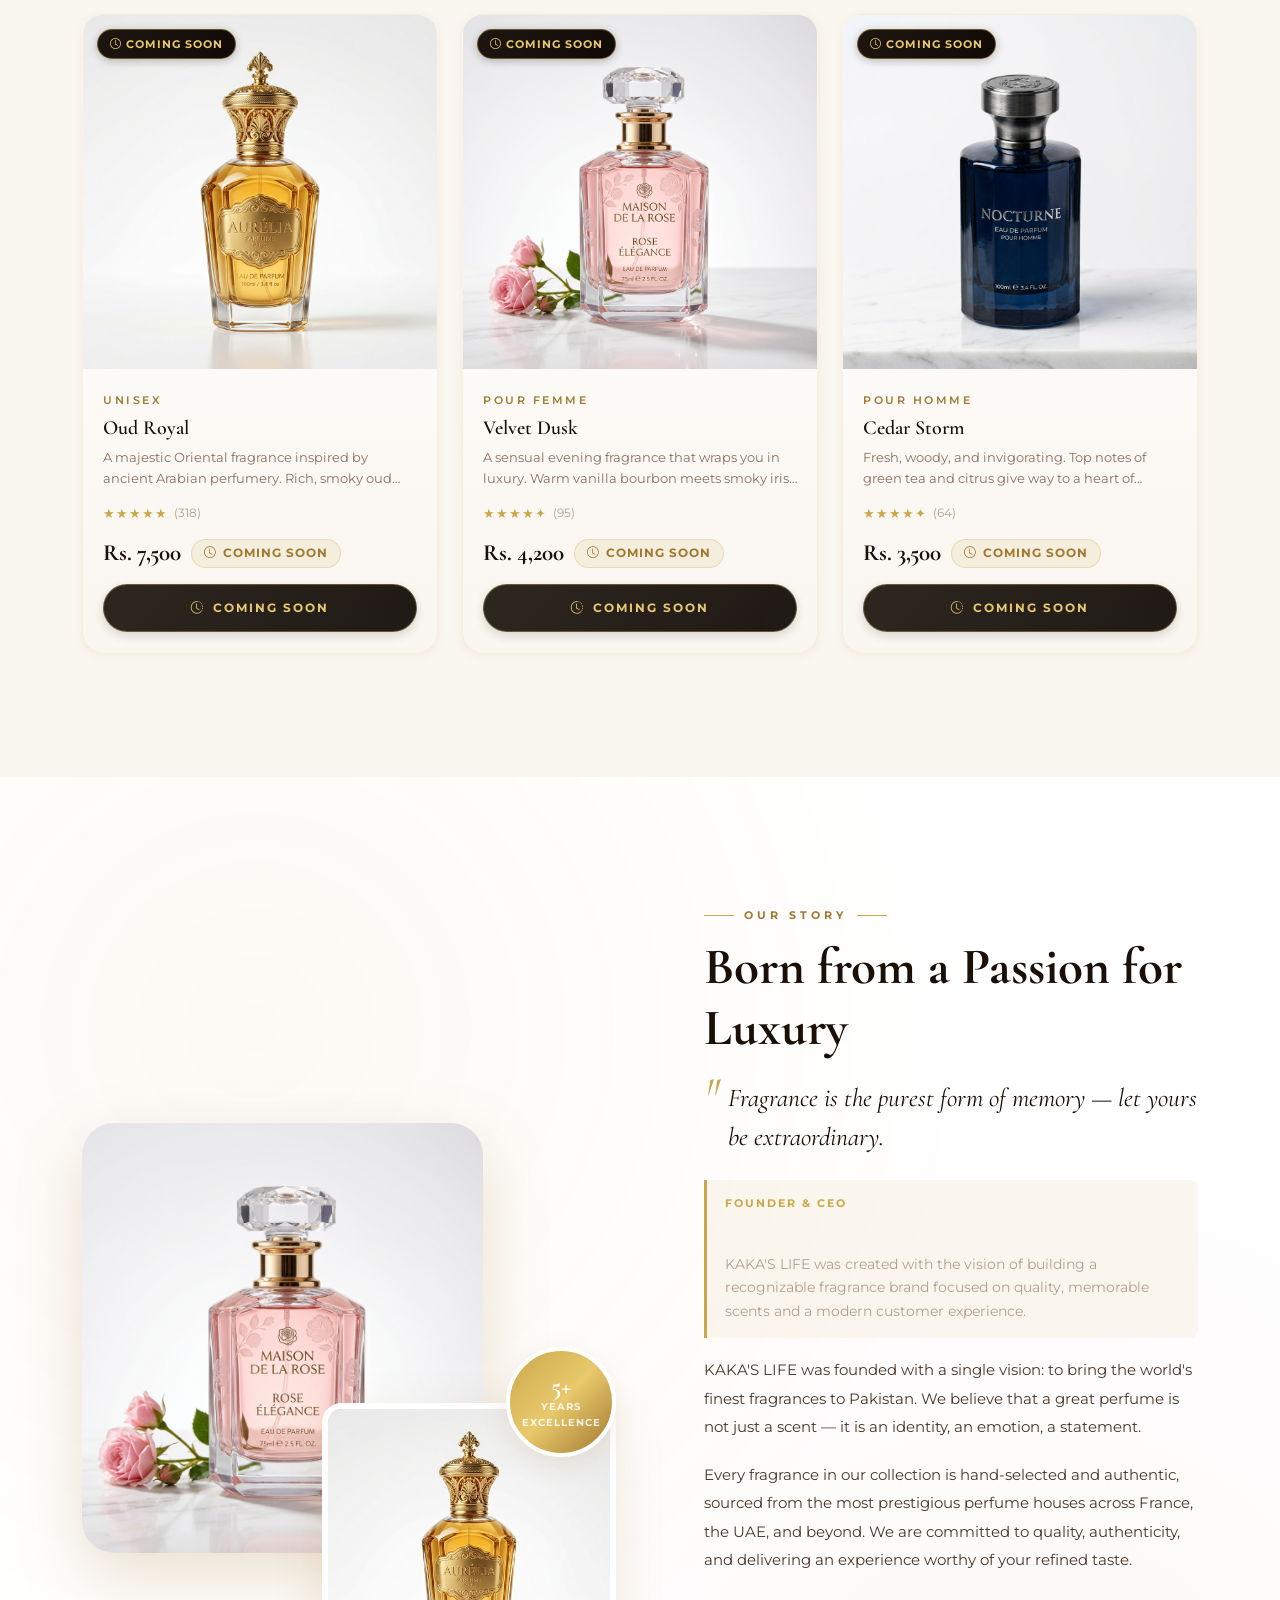
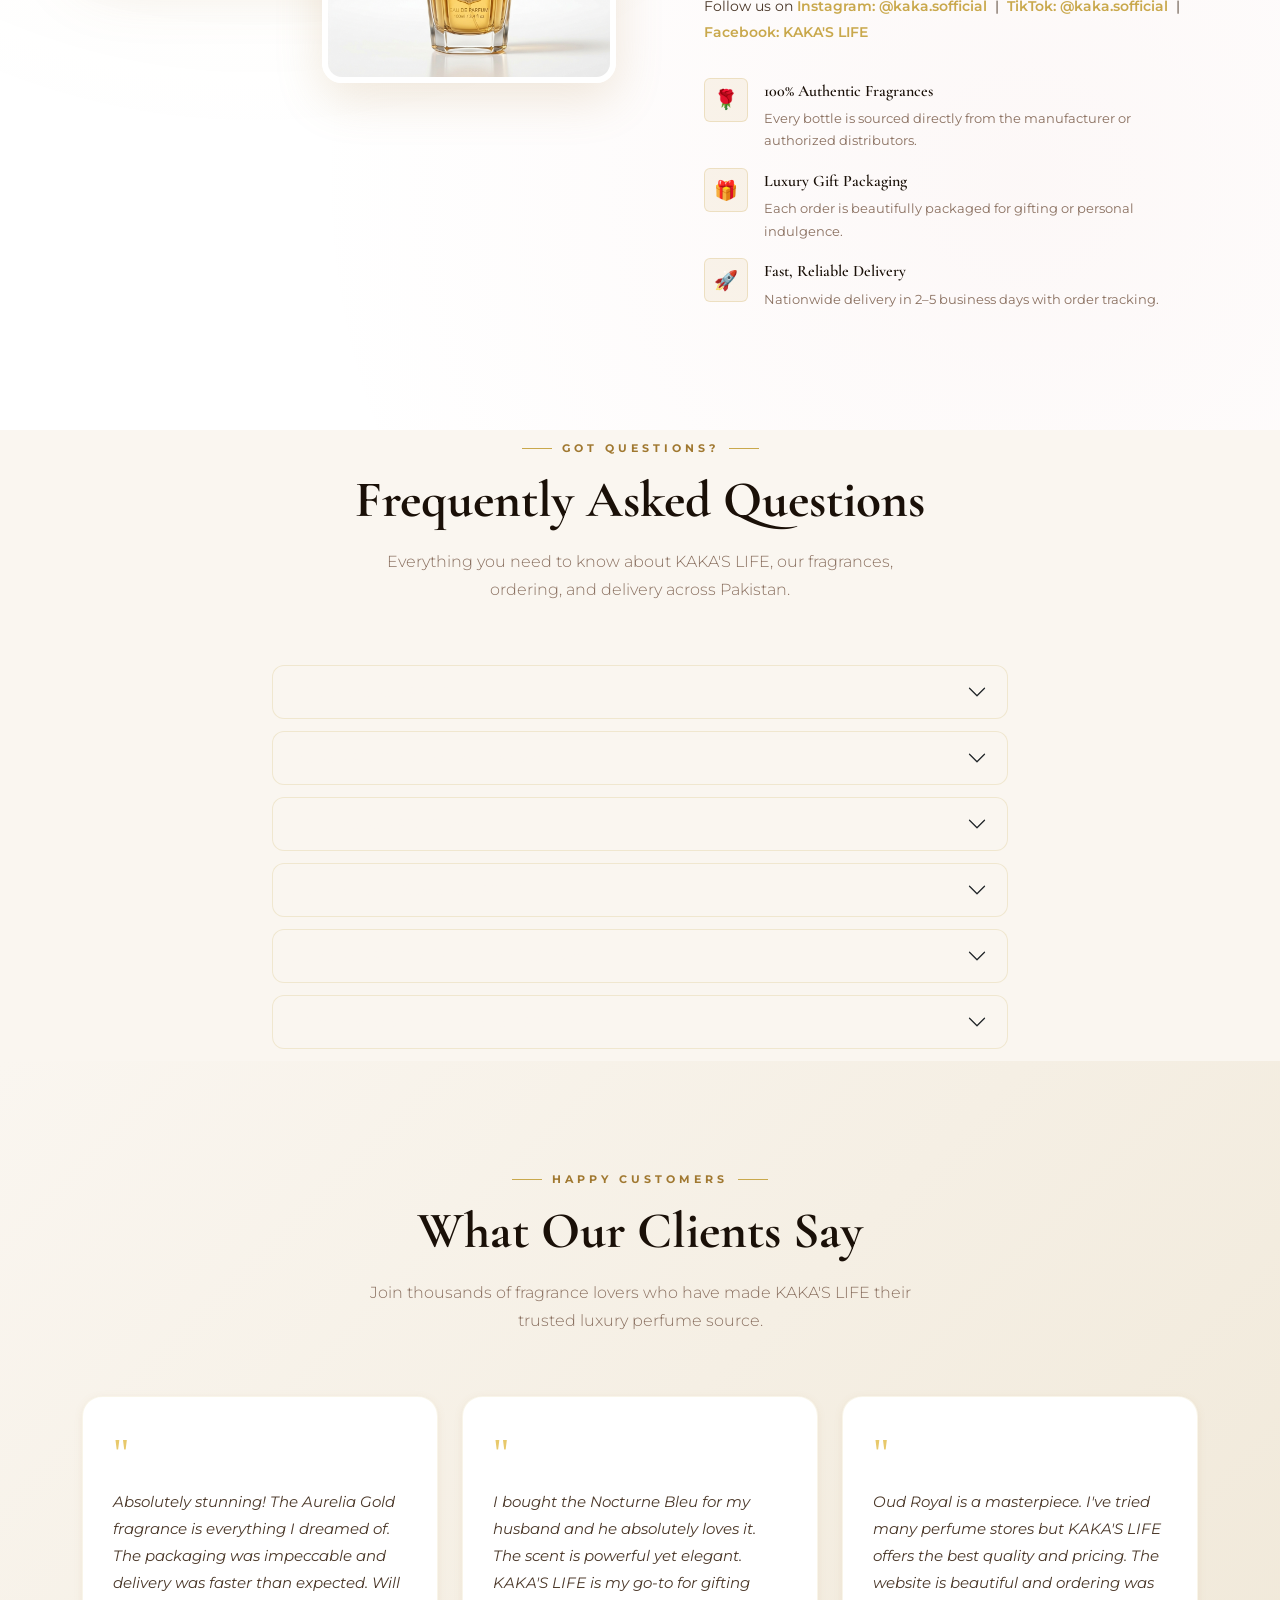
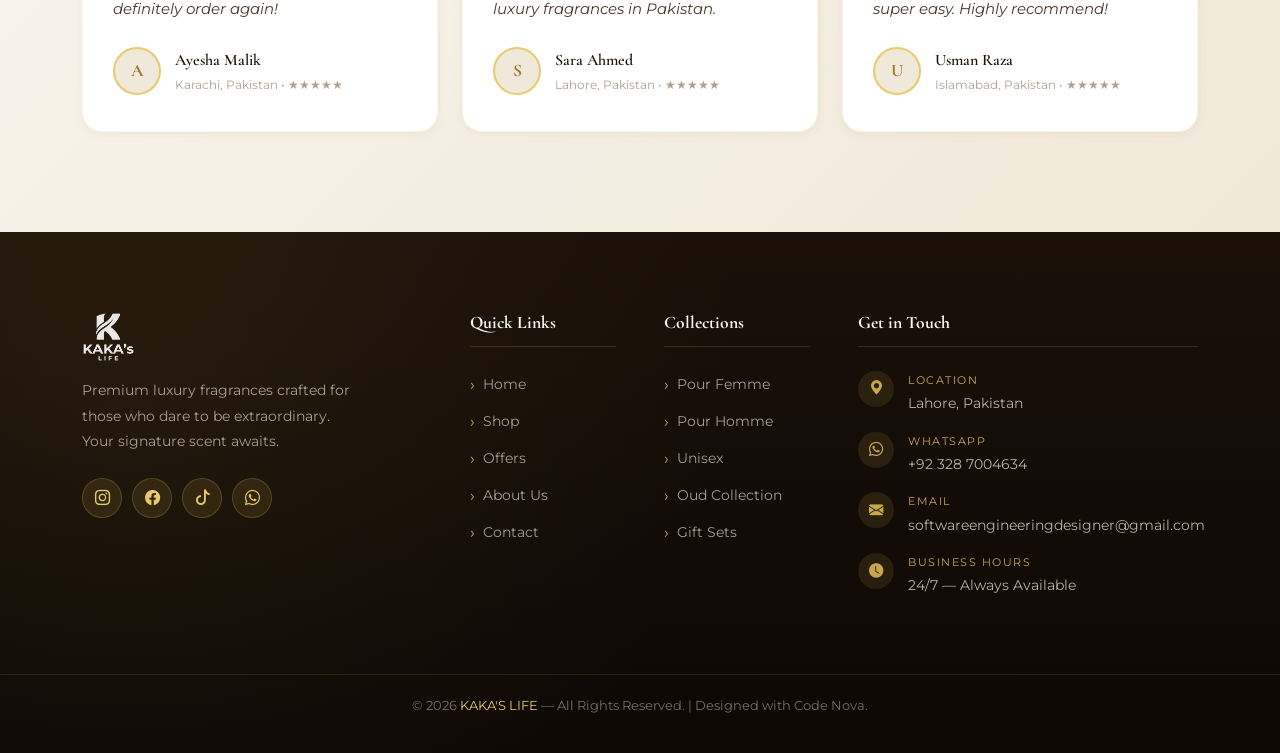
==== commit 0e6afb01: "Add files via upload" ====
--- a/KAKASLIFE/index.html
+++ b/KAKASLIFE/index.html
@@ -122,7 +122,7 @@
     "url": "https://kakaslife.vercel.app",
     "telephone": "+923287004634",
     "email": "softwareengineeringdesigner@gmail.com",
-    "priceRange": "Rs. 1799 – Rs. 10,000",
+    "priceRange": "Rs. 2,000 – Rs. 10,000",
     "currenciesAccepted": "PKR",
     "paymentAccepted": "Cash on Delivery, JazzCash, Easypaisa, Bank Transfer",
     "areaServed": "Pakistan",
@@ -1446,4 +1446,4 @@
 
   </body>
 
-</html>
+</html>
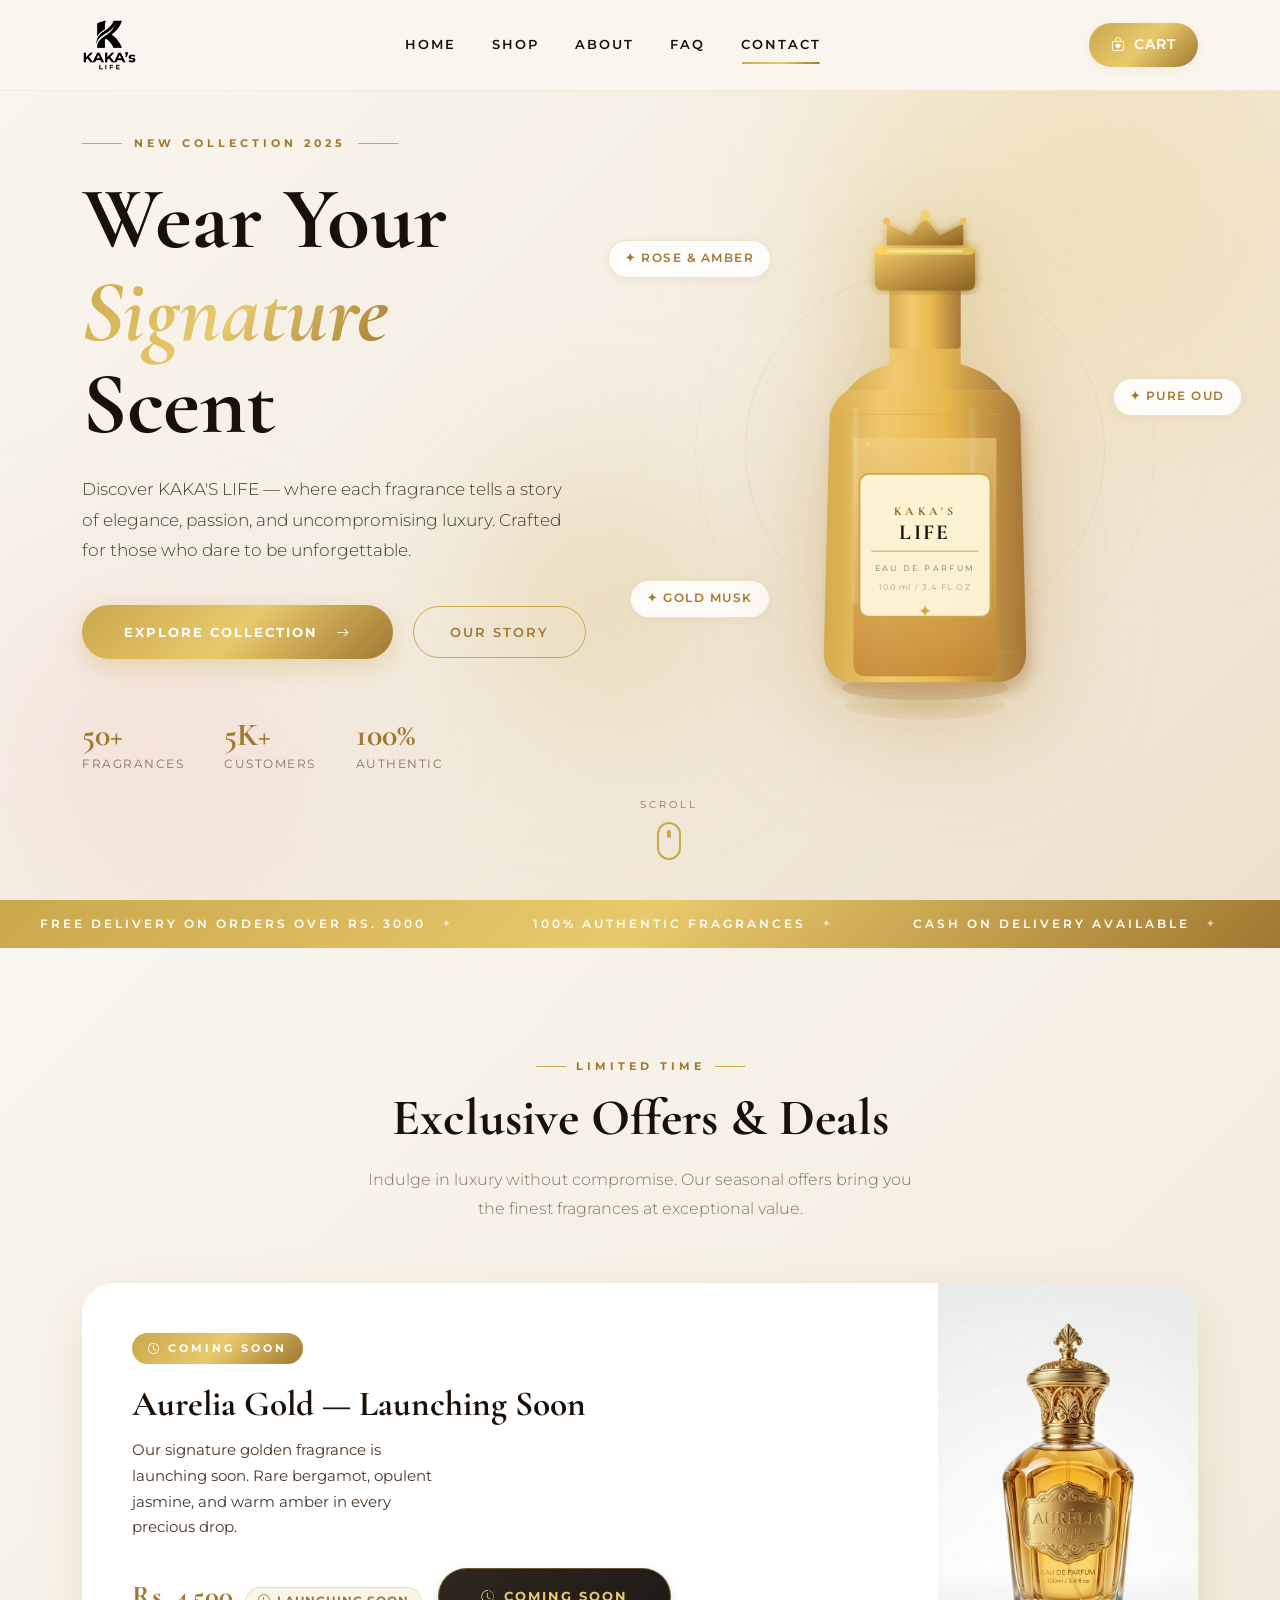
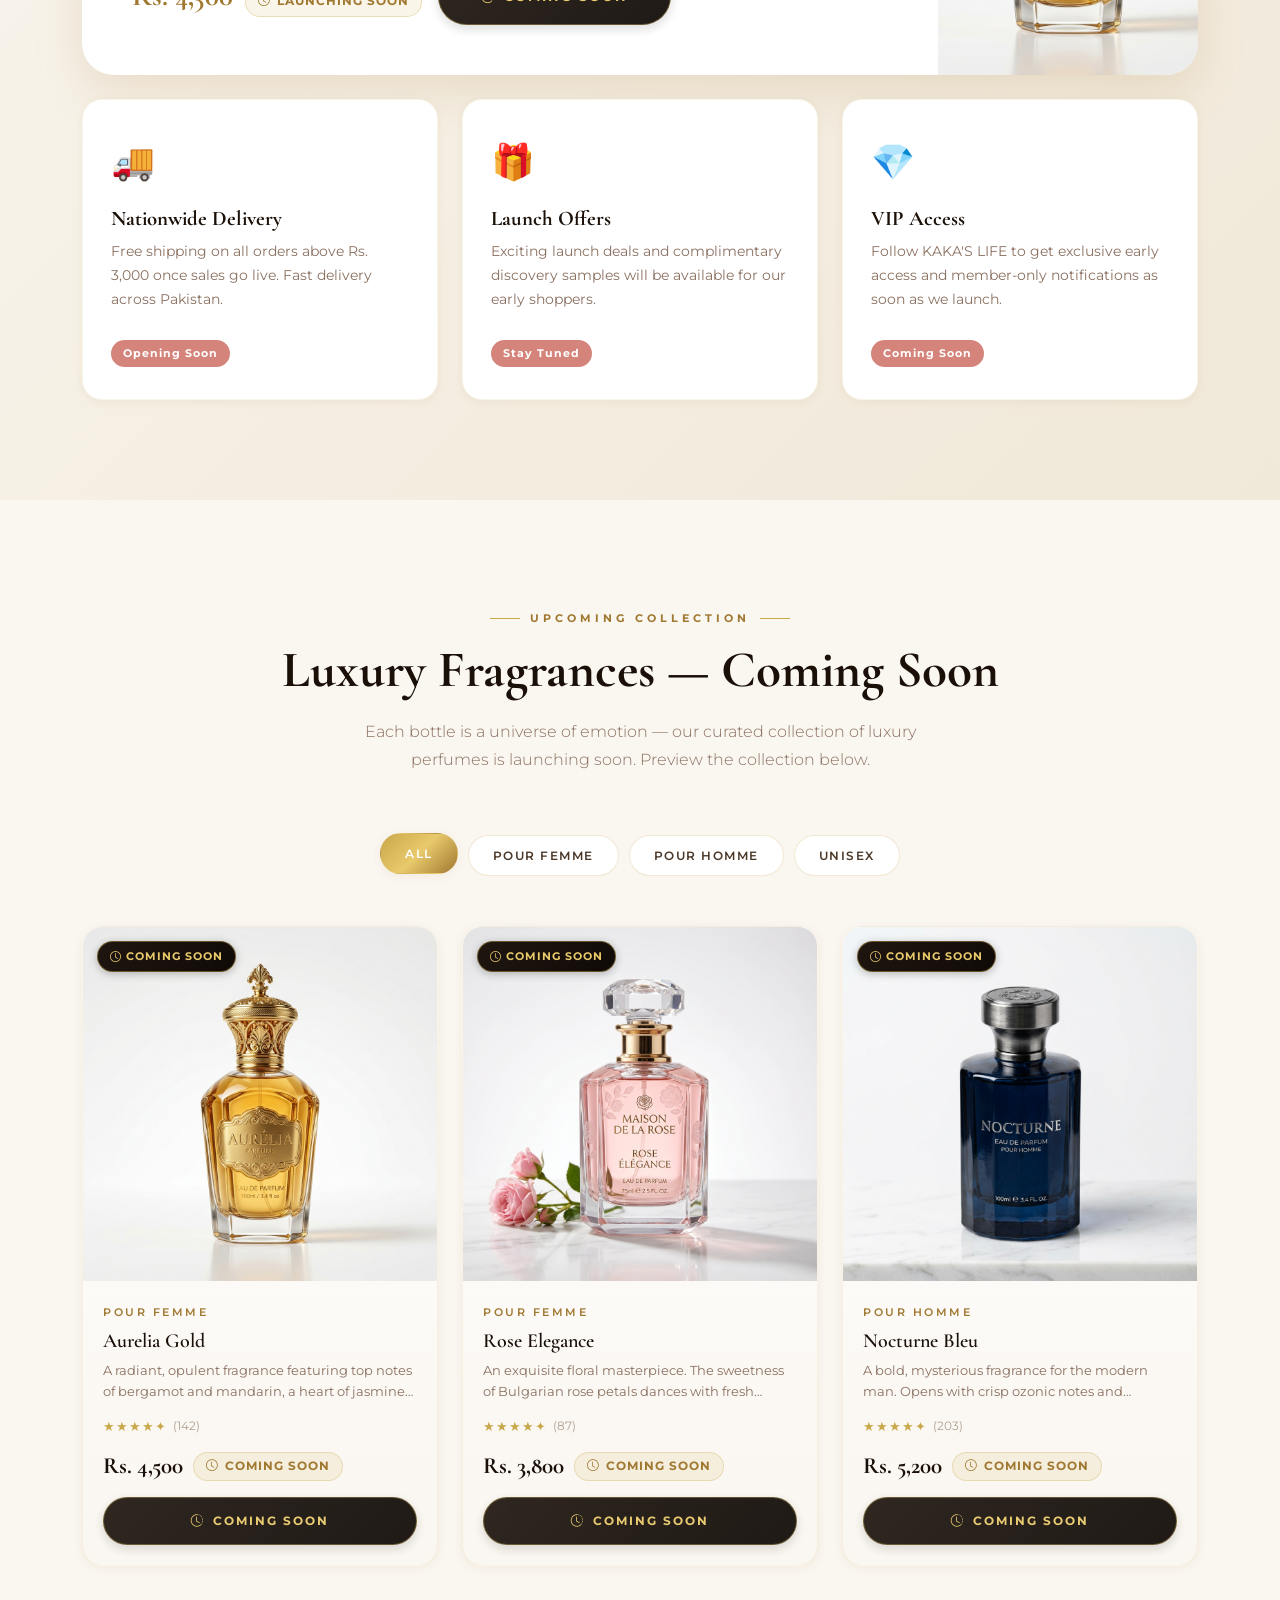
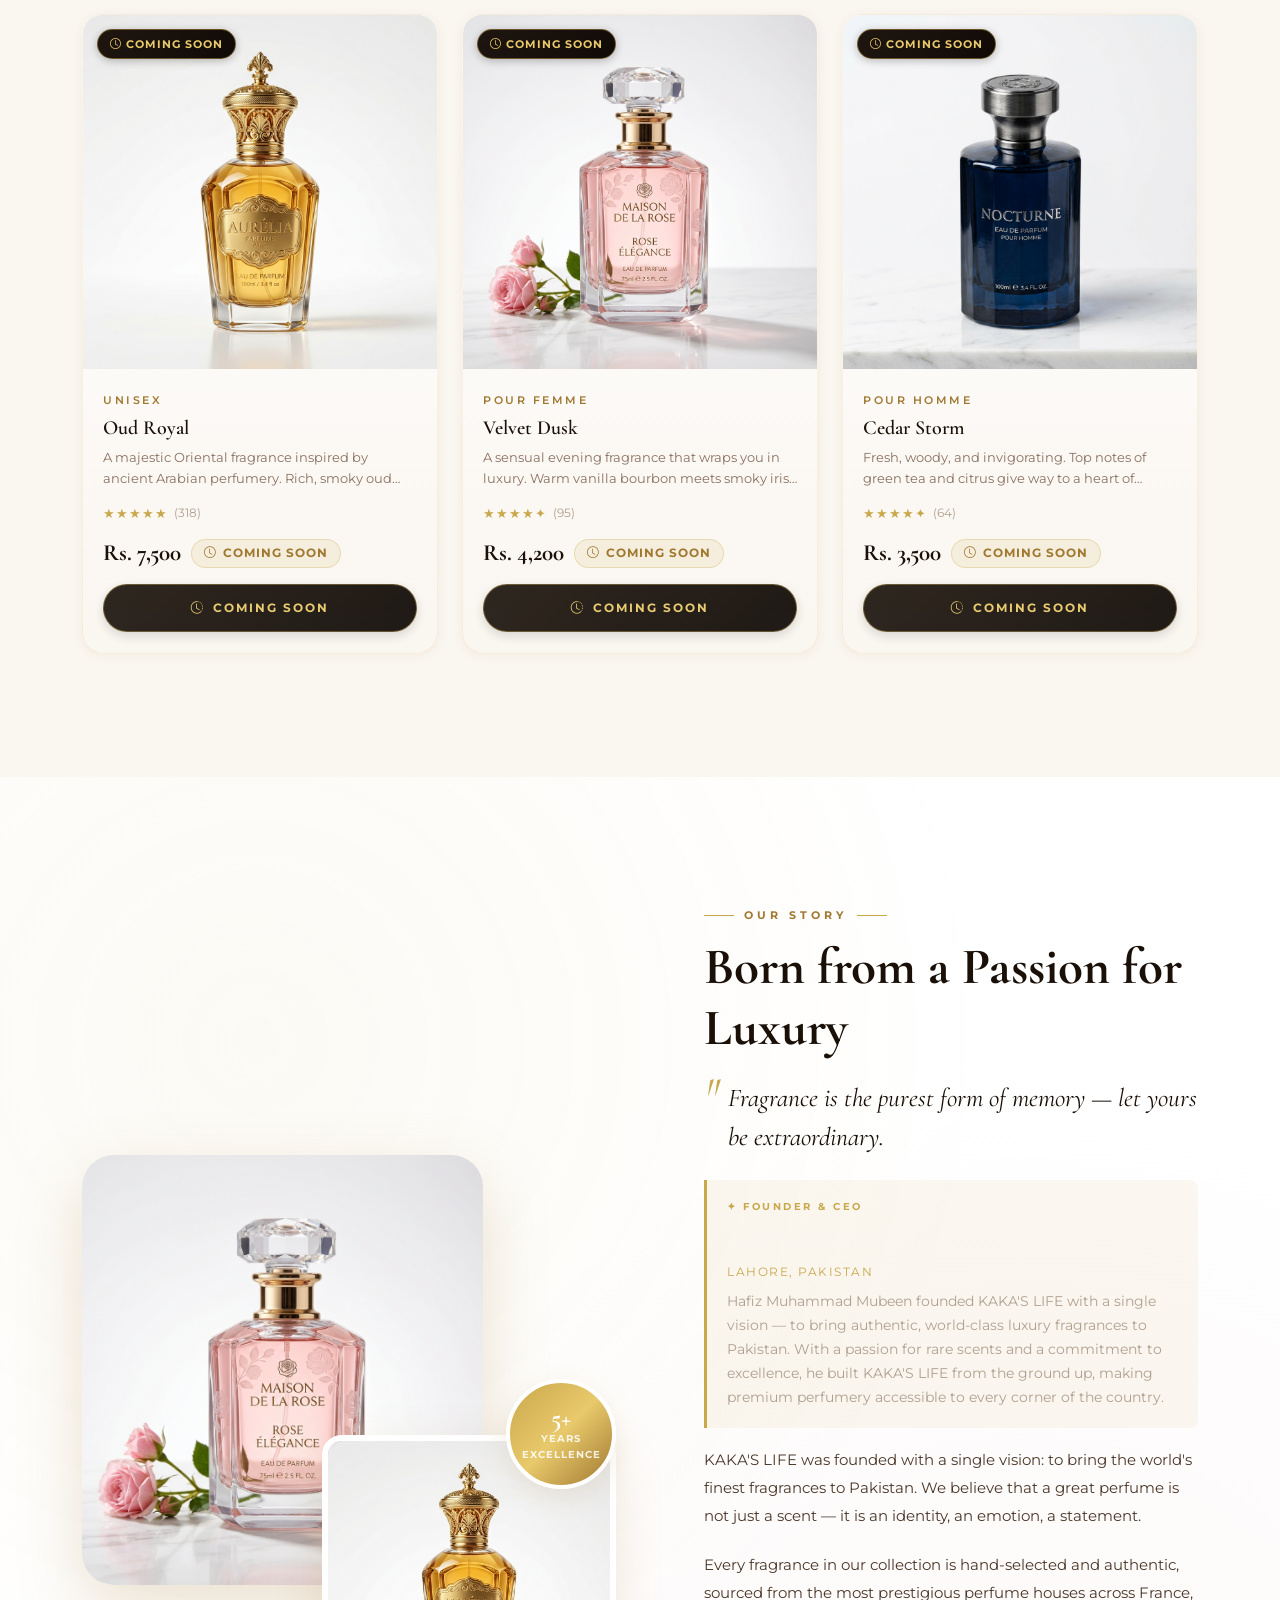
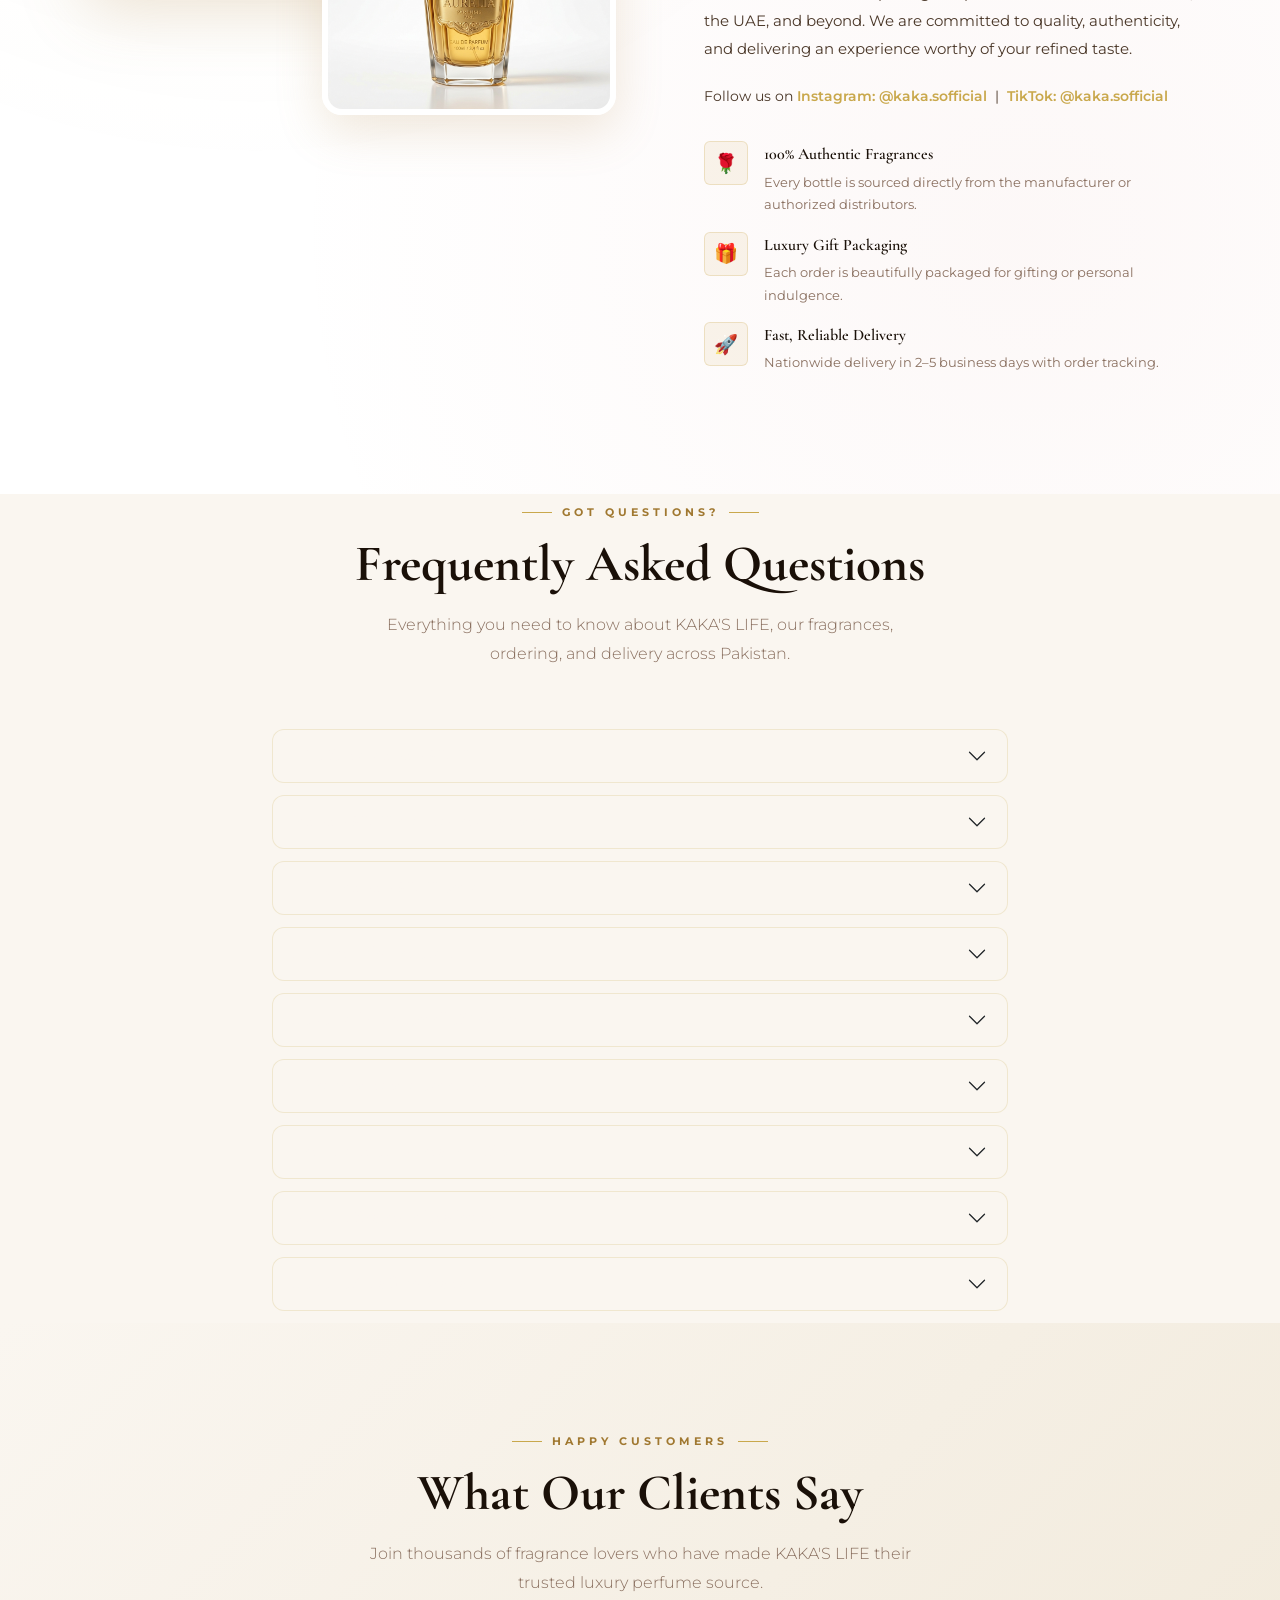
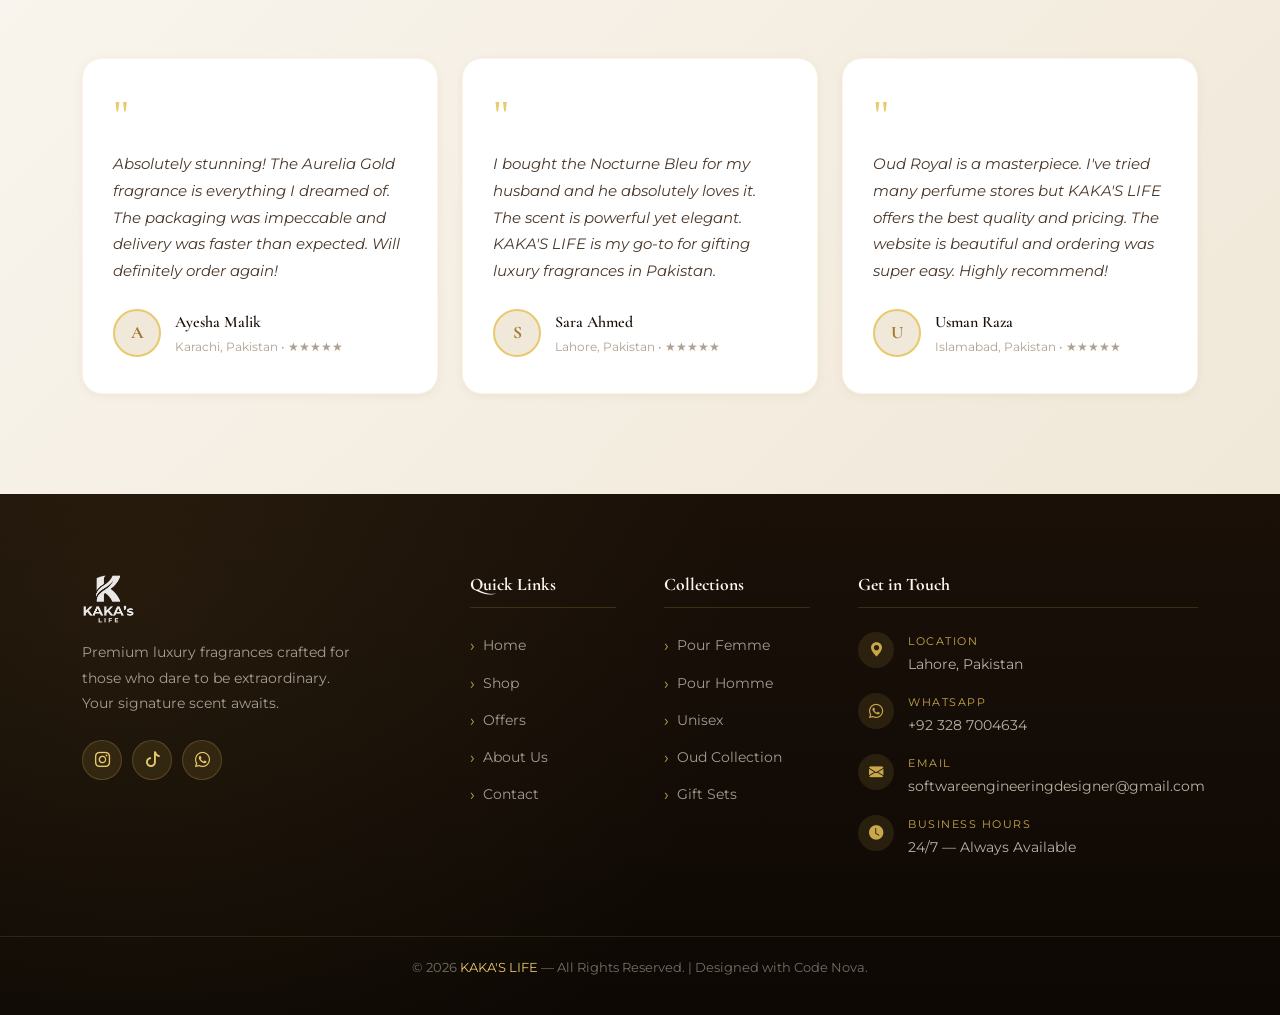
==== commit e0af8d3d: "Change greeting from 'Hello' to 'Goodbye'" ====
--- a/KAKASLIFE/index.html
+++ b/KAKASLIFE/index.html
@@ -122,7 +122,7 @@
     "url": "https://kakaslife.vercel.app",
     "telephone": "+923287004634",
     "email": "softwareengineeringdesigner@gmail.com",
-    "priceRange": "Rs. 2,000 – Rs. 10,000",
+    "priceRange": "Rs. 1799 – Rs. 10,000",
     "currenciesAccepted": "PKR",
     "paymentAccepted": "Cash on Delivery, JazzCash, Easypaisa, Bank Transfer",
     "areaServed": "Pakistan",
@@ -1090,10 +1090,11 @@
             </div>
 
             <!-- Founder Info -->
-            <div class="about-founder-block" style="background:rgba(201,168,76,0.08);border-left:3px solid var(--primary-gold);border-radius:0 8px 8px 0;padding:14px 18px;margin-bottom:18px;">
-              <div style="font-size:0.7rem;font-weight:700;letter-spacing:2px;text-transform:uppercase;color:var(--primary-gold);margin-bottom:4px;">Founder &amp; CEO</div>
-              <div style="font-family:var(--font-display);font-size:1.15rem;font-weight:700;color:var(--cream);margin-bottom:4px;">Hafiz Muhammad Mubeen</div>
-              <p style="font-size:0.88rem;color:var(--text-muted);margin:0;">KAKA'S LIFE was created with the vision of building a recognizable fragrance brand focused on quality, memorable scents and a modern customer experience.</p>
+            <div class="about-founder-block" style="background:rgba(201,168,76,0.08);border-left:3px solid var(--primary-gold);border-radius:0 8px 8px 0;padding:18px 20px;margin-bottom:18px;">
+              <div style="font-size:0.65rem;font-weight:700;letter-spacing:2.5px;text-transform:uppercase;color:var(--primary-gold);margin-bottom:6px;">✦ Founder &amp; CEO</div>
+              <div style="font-family:var(--font-display);font-size:1.25rem;font-weight:700;color:var(--cream);margin-bottom:6px;letter-spacing:0.5px;">Hafiz Muhammad Mubeen</div>
+              <div style="font-size:0.75rem;color:var(--primary-gold);letter-spacing:1.5px;text-transform:uppercase;margin-bottom:8px;">Lahore, Pakistan</div>
+              <p style="font-size:0.88rem;color:var(--text-muted);margin:0;line-height:1.7;">Hafiz Muhammad Mubeen founded KAKA'S LIFE with a single vision — to bring authentic, world-class luxury fragrances to Pakistan. With a passion for rare scents and a commitment to excellence, he built KAKA'S LIFE from the ground up, making premium perfumery accessible to every corner of the country.</p>
             </div>
 
             <p class="about-text">
@@ -1112,8 +1113,6 @@
               <a href="https://www.instagram.com/kaka.sofficial" target="_blank" rel="noopener noreferrer" style="color:var(--primary-gold);font-weight:600;">Instagram: @kaka.sofficial</a>
               &nbsp;|&nbsp;
               <a href="https://www.tiktok.com/@kaka.sofficial" target="_blank" rel="noopener noreferrer" style="color:var(--primary-gold);font-weight:600;">TikTok: @kaka.sofficial</a>
-              &nbsp;|&nbsp;
-              <a href="https://www.facebook.com/kakasofficial" target="_blank" rel="noopener noreferrer" style="color:var(--primary-gold);font-weight:600;">Facebook: KAKA'S LIFE</a>
             </p>
 
             <div class="about-features">
@@ -1162,20 +1161,22 @@
         <div class="col-lg-8 reveal">
           <div class="accordion" id="faqAccordion">
 
+            <!-- FAQ 1 -->
             <div class="accordion-item" style="background:rgba(255,255,255,0.04);border:1px solid rgba(201,168,76,0.2);border-radius:12px;margin-bottom:12px;overflow:hidden;">
               <h3 class="accordion-header">
                 <button class="accordion-button collapsed" type="button" data-bs-toggle="collapse" data-bs-target="#faq1" aria-expanded="false" aria-controls="faq1"
                   style="background:transparent;color:var(--cream);font-family:var(--font-display);font-size:1rem;font-weight:600;box-shadow:none;">
-                  Who owns KAKA'S LIFE?
+                  Who founded KAKA'S LIFE?
                 </button>
               </h3>
               <div id="faq1" class="accordion-collapse collapse" data-bs-parent="#faqAccordion">
                 <div class="accordion-body" style="color:var(--text-muted);font-size:0.93rem;line-height:1.7;">
-                  KAKA'S LIFE was founded and is owned by <strong style="color:var(--cream);">Hafiz Muhammad Mubeen</strong>. He created the brand with the vision of building a recognizable luxury fragrance brand focused on quality, memorable scents and a modern customer experience.
-                </div>
-              </div>
-            </div>
-
+                  KAKA'S LIFE was founded by <strong style="color:var(--cream);">Hafiz Muhammad Mubeen</strong>, based in <strong style="color:var(--cream);">Lahore, Pakistan</strong>. As the Founder &amp; CEO, he built the brand from the ground up with a vision to bring authentic, world-class luxury fragrances to every corner of Pakistan — making premium perfumery accessible, memorable, and truly special.
+                </div>
+              </div>
+            </div>
+
+            <!-- FAQ 2 -->
             <div class="accordion-item" style="background:rgba(255,255,255,0.04);border:1px solid rgba(201,168,76,0.2);border-radius:12px;margin-bottom:12px;overflow:hidden;">
               <h3 class="accordion-header">
                 <button class="accordion-button collapsed" type="button" data-bs-toggle="collapse" data-bs-target="#faq2" aria-expanded="false" aria-controls="faq2"
@@ -1185,11 +1186,12 @@
               </h3>
               <div id="faq2" class="accordion-collapse collapse" data-bs-parent="#faqAccordion">
                 <div class="accordion-body" style="color:var(--text-muted);font-size:0.93rem;line-height:1.7;">
-                  Yes — 100%. KAKA'S LIFE is a legitimate Pakistani fragrance brand. Every fragrance is sourced directly from manufacturers or authorized distributors. We are committed to authenticity and quality in every single bottle we sell.
-                </div>
-              </div>
-            </div>
-
+                  <strong style="color:var(--cream);">Absolutely — 100%.</strong> KAKA'S LIFE is a fully legitimate Pakistani luxury fragrance brand. Every perfume in our collection is sourced directly from manufacturers or authorized distributors. We stand behind the quality and authenticity of every single bottle we sell, with no compromise.
+                </div>
+              </div>
+            </div>
+
+            <!-- FAQ 3 -->
             <div class="accordion-item" style="background:rgba(255,255,255,0.04);border:1px solid rgba(201,168,76,0.2);border-radius:12px;margin-bottom:12px;overflow:hidden;">
               <h3 class="accordion-header">
                 <button class="accordion-button collapsed" type="button" data-bs-toggle="collapse" data-bs-target="#faq3" aria-expanded="false" aria-controls="faq3"
@@ -1199,52 +1201,101 @@
               </h3>
               <div id="faq3" class="accordion-collapse collapse" data-bs-parent="#faqAccordion">
                 <div class="accordion-body" style="color:var(--text-muted);font-size:0.93rem;line-height:1.7;">
-                  KAKA'S LIFE is based in <strong style="color:var(--cream);">Lahore, Pakistan</strong>. We ship nationwide to all cities across Pakistan, including Karachi, Lahore, Islamabad, Peshawar, Quetta, and more.
-                </div>
-              </div>
-            </div>
-
+                  KAKA'S LIFE is headquartered in <strong style="color:var(--cream);">Lahore, Pakistan</strong>. We proudly ship nationwide to all cities across Pakistan — including Karachi, Lahore, Islamabad, Rawalpindi, Peshawar, Quetta, Faisalabad, Multan, and beyond.
+                </div>
+              </div>
+            </div>
+
+            <!-- FAQ 4 -->
             <div class="accordion-item" style="background:rgba(255,255,255,0.04);border:1px solid rgba(201,168,76,0.2);border-radius:12px;margin-bottom:12px;overflow:hidden;">
               <h3 class="accordion-header">
                 <button class="accordion-button collapsed" type="button" data-bs-toggle="collapse" data-bs-target="#faq4" aria-expanded="false" aria-controls="faq4"
                   style="background:transparent;color:var(--cream);font-family:var(--font-display);font-size:1rem;font-weight:600;box-shadow:none;">
-                  How can I order from KAKA'S LIFE?
+                  How can I place an order?
                 </button>
               </h3>
               <div id="faq4" class="accordion-collapse collapse" data-bs-parent="#faqAccordion">
                 <div class="accordion-body" style="color:var(--text-muted);font-size:0.93rem;line-height:1.7;">
-                  Browse our collection on this website, add your favourite fragrance to the cart, and complete checkout in just a few steps. You can also reach us directly via
+                  Ordering is simple! Browse our collection, select your favourite fragrance, add it to your cart, and complete checkout in just a few steps. You can also reach us directly via
                   <a href="https://wa.me/923287004634" target="_blank" rel="noopener noreferrer" style="color:var(--primary-gold);">WhatsApp: +92 328 7004634</a>
                   or email us at
                   <a href="mailto:softwareengineeringdesigner@gmail.com" style="color:var(--primary-gold);">softwareengineeringdesigner@gmail.com</a>.
-                </div>
-              </div>
-            </div>
-
+                  Our team is available <strong style="color:var(--cream);">24/7</strong> to assist you.
+                </div>
+              </div>
+            </div>
+
+            <!-- FAQ 5 -->
             <div class="accordion-item" style="background:rgba(255,255,255,0.04);border:1px solid rgba(201,168,76,0.2);border-radius:12px;margin-bottom:12px;overflow:hidden;">
               <h3 class="accordion-header">
                 <button class="accordion-button collapsed" type="button" data-bs-toggle="collapse" data-bs-target="#faq5" aria-expanded="false" aria-controls="faq5"
                   style="background:transparent;color:var(--cream);font-family:var(--font-display);font-size:1rem;font-weight:600;box-shadow:none;">
-                  Does KAKA'S LIFE deliver across all of Pakistan?
+                  Do you deliver across all of Pakistan?
                 </button>
               </h3>
               <div id="faq5" class="accordion-collapse collapse" data-bs-parent="#faqAccordion">
                 <div class="accordion-body" style="color:var(--text-muted);font-size:0.93rem;line-height:1.7;">
-                  Yes! We offer <strong style="color:var(--cream);">nationwide delivery</strong> to all cities across Pakistan. Orders are delivered within 2–5 business days. Free shipping is available on all orders above <strong style="color:var(--cream);">Rs. 3,000</strong>.
-                </div>
-              </div>
-            </div>
-
+                  Yes! We offer <strong style="color:var(--cream);">nationwide delivery</strong> to every city in Pakistan. Orders are typically delivered within <strong style="color:var(--cream);">2–5 business days</strong>. Enjoy <strong style="color:var(--cream);">free shipping</strong> on all orders above <strong style="color:var(--cream);">Rs. 3,000</strong>.
+                </div>
+              </div>
+            </div>
+
+            <!-- FAQ 6 -->
             <div class="accordion-item" style="background:rgba(255,255,255,0.04);border:1px solid rgba(201,168,76,0.2);border-radius:12px;margin-bottom:12px;overflow:hidden;">
               <h3 class="accordion-header">
                 <button class="accordion-button collapsed" type="button" data-bs-toggle="collapse" data-bs-target="#faq6" aria-expanded="false" aria-controls="faq6"
                   style="background:transparent;color:var(--cream);font-family:var(--font-display);font-size:1rem;font-weight:600;box-shadow:none;">
-                  What payment methods does KAKA'S LIFE accept?
+                  What payment methods are accepted?
                 </button>
               </h3>
               <div id="faq6" class="accordion-collapse collapse" data-bs-parent="#faqAccordion">
                 <div class="accordion-body" style="color:var(--text-muted);font-size:0.93rem;line-height:1.7;">
-                  We accept <strong style="color:var(--cream);">Cash on Delivery (COD)</strong> — no prepayment required. We also accept online payment via <strong style="color:var(--cream);">JazzCash, Easypaisa</strong>, and <strong style="color:var(--cream);">Bank Transfer</strong>.
+                  We accept <strong style="color:var(--cream);">Cash on Delivery (COD)</strong> — pay when your order arrives, no prepayment needed. We also accept online payments via <strong style="color:var(--cream);">JazzCash</strong>, <strong style="color:var(--cream);">Easypaisa</strong>, and <strong style="color:var(--cream);">Bank Transfer</strong> for your convenience.
+                </div>
+              </div>
+            </div>
+
+            <!-- FAQ 7 -->
+            <div class="accordion-item" style="background:rgba(255,255,255,0.04);border:1px solid rgba(201,168,76,0.2);border-radius:12px;margin-bottom:12px;overflow:hidden;">
+              <h3 class="accordion-header">
+                <button class="accordion-button collapsed" type="button" data-bs-toggle="collapse" data-bs-target="#faq7" aria-expanded="false" aria-controls="faq7"
+                  style="background:transparent;color:var(--cream);font-family:var(--font-display);font-size:1rem;font-weight:600;box-shadow:none;">
+                  Can I return or exchange a perfume?
+                </button>
+              </h3>
+              <div id="faq7" class="accordion-collapse collapse" data-bs-parent="#faqAccordion">
+                <div class="accordion-body" style="color:var(--text-muted);font-size:0.93rem;line-height:1.7;">
+                  We want you to love your fragrance. If your order arrives <strong style="color:var(--cream);">damaged or incorrect</strong>, contact us within <strong style="color:var(--cream);">48 hours</strong> of delivery via WhatsApp at <a href="https://wa.me/923287004634" target="_blank" rel="noopener noreferrer" style="color:var(--primary-gold);">+92 328 7004634</a> and we will make it right immediately. Exchanges are subject to product availability.
+                </div>
+              </div>
+            </div>
+
+            <!-- FAQ 8 -->
+            <div class="accordion-item" style="background:rgba(255,255,255,0.04);border:1px solid rgba(201,168,76,0.2);border-radius:12px;margin-bottom:12px;overflow:hidden;">
+              <h3 class="accordion-header">
+                <button class="accordion-button collapsed" type="button" data-bs-toggle="collapse" data-bs-target="#faq8" aria-expanded="false" aria-controls="faq8"
+                  style="background:transparent;color:var(--cream);font-family:var(--font-display);font-size:1rem;font-weight:600;box-shadow:none;">
+                  Are your fragrances long-lasting?
+                </button>
+              </h3>
+              <div id="faq8" class="accordion-collapse collapse" data-bs-parent="#faqAccordion">
+                <div class="accordion-body" style="color:var(--text-muted);font-size:0.93rem;line-height:1.7;">
+                  Yes! All our fragrances are <strong style="color:var(--cream);">Eau de Parfum (EDP)</strong> concentration, which offers exceptional longevity — typically <strong style="color:var(--cream);">6 to 12 hours</strong> or more on skin. We carefully curate scents with strong sillage and lasting power so your signature scent stays with you throughout the day.
+                </div>
+              </div>
+            </div>
+
+            <!-- FAQ 9 -->
+            <div class="accordion-item" style="background:rgba(255,255,255,0.04);border:1px solid rgba(201,168,76,0.2);border-radius:12px;margin-bottom:12px;overflow:hidden;">
+              <h3 class="accordion-header">
+                <button class="accordion-button collapsed" type="button" data-bs-toggle="collapse" data-bs-target="#faq9" aria-expanded="false" aria-controls="faq9"
+                  style="background:transparent;color:var(--cream);font-family:var(--font-display);font-size:1rem;font-weight:600;box-shadow:none;">
+                  Do you offer gift packaging?
+                </button>
+              </h3>
+              <div id="faq9" class="accordion-collapse collapse" data-bs-parent="#faqAccordion">
+                <div class="accordion-body" style="color:var(--text-muted);font-size:0.93rem;line-height:1.7;">
+                  <strong style="color:var(--cream);">Absolutely!</strong> Every order from KAKA'S LIFE comes beautifully packaged in luxury gift-ready presentation. Whether you're treating yourself or gifting a loved one, your fragrance will arrive in style — worthy of the luxury experience we promise.
                 </div>
               </div>
             </div>
@@ -1335,9 +1386,7 @@
               aria-label="KAKA'S LIFE on Instagram (@kaka.sofficial)" title="Instagram: @kaka.sofficial" target="_blank" rel="noopener noreferrer">
               <i class="bi bi-instagram"></i>
             </a>
-            <a href="https://www.facebook.com/kakasofficial" class="social-icon" aria-label="KAKA'S LIFE on Facebook" title="Facebook: KAKA'S LIFE" target="_blank" rel="noopener noreferrer">
-              <i class="bi bi-facebook"></i>
-            </a>
+
             <a href="https://www.tiktok.com/@kaka.sofficial" class="social-icon"
               aria-label="KAKA'S LIFE on TikTok (@kaka.sofficial)" title="TikTok: @kaka.sofficial" target="_blank" rel="noopener noreferrer">
               <i class="bi bi-tiktok"></i>
@@ -1446,4 +1495,4 @@
 
   </body>
 
-</html>+</html>
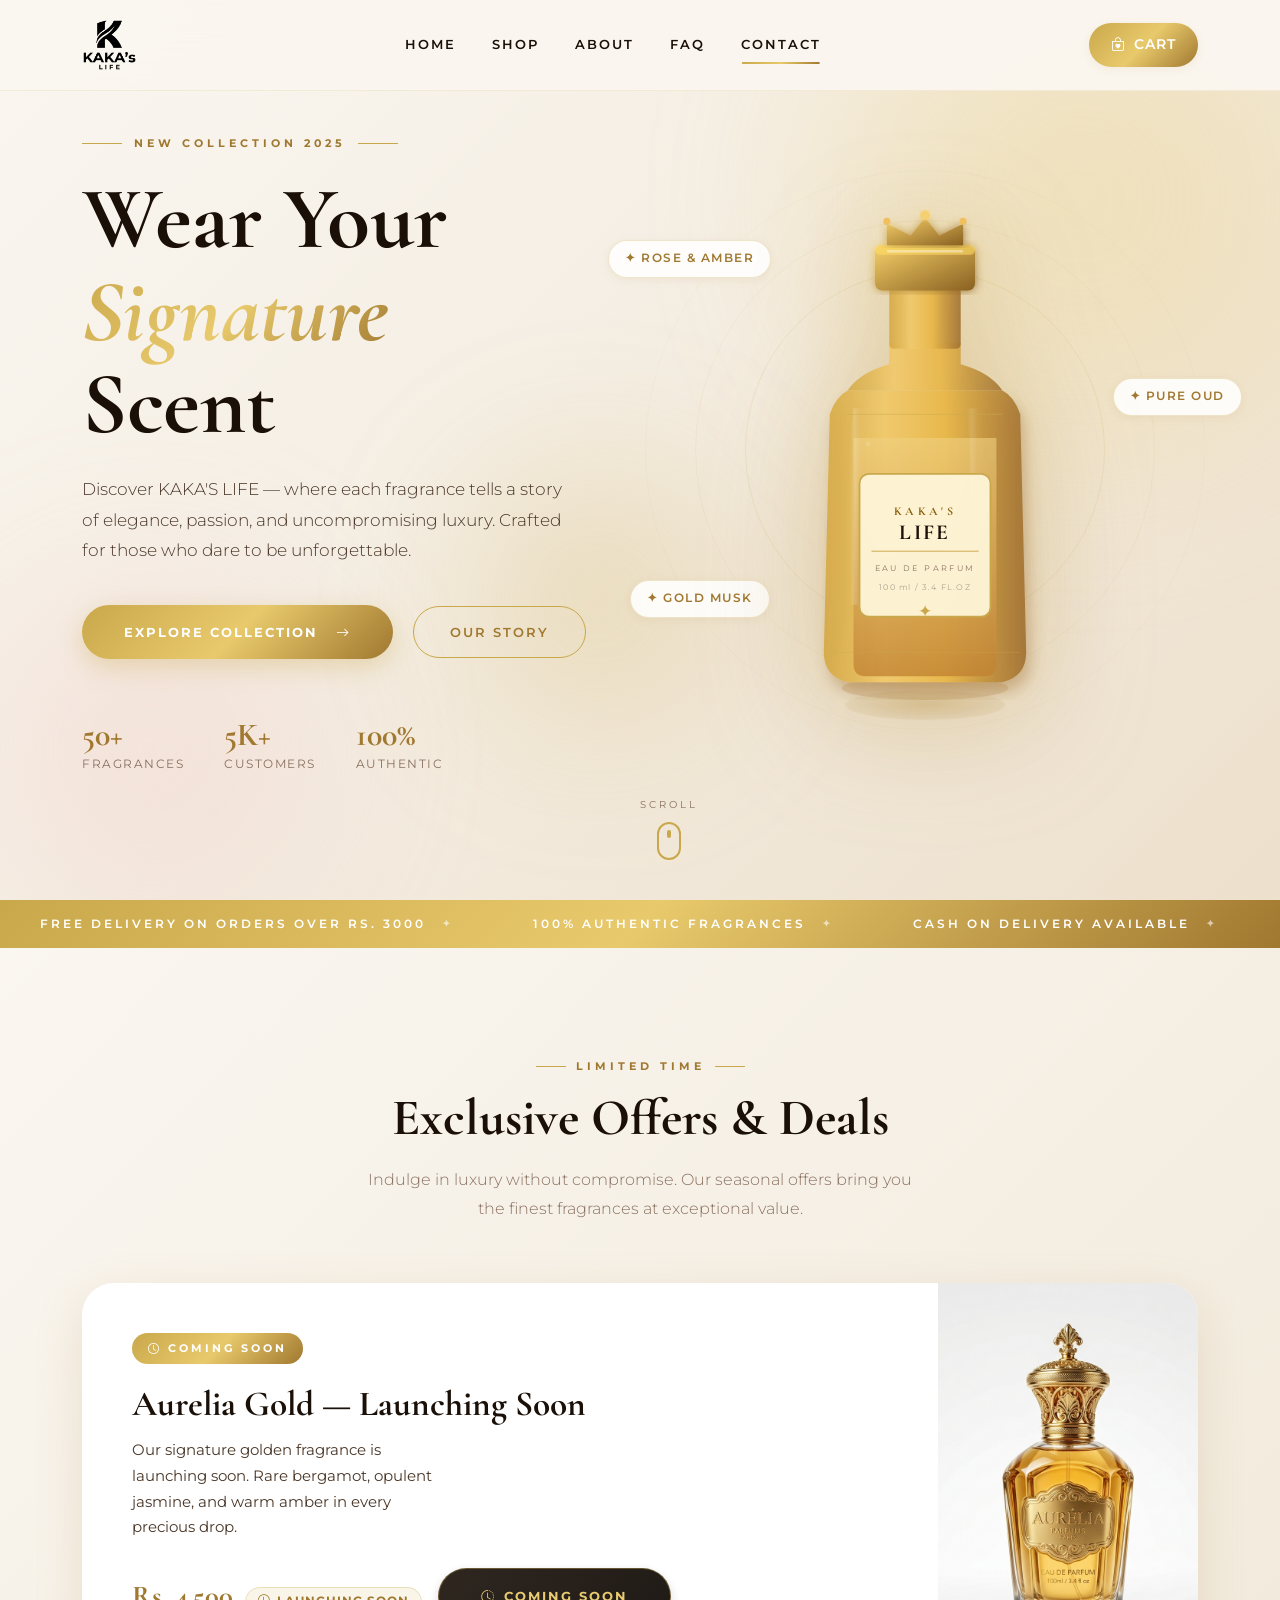
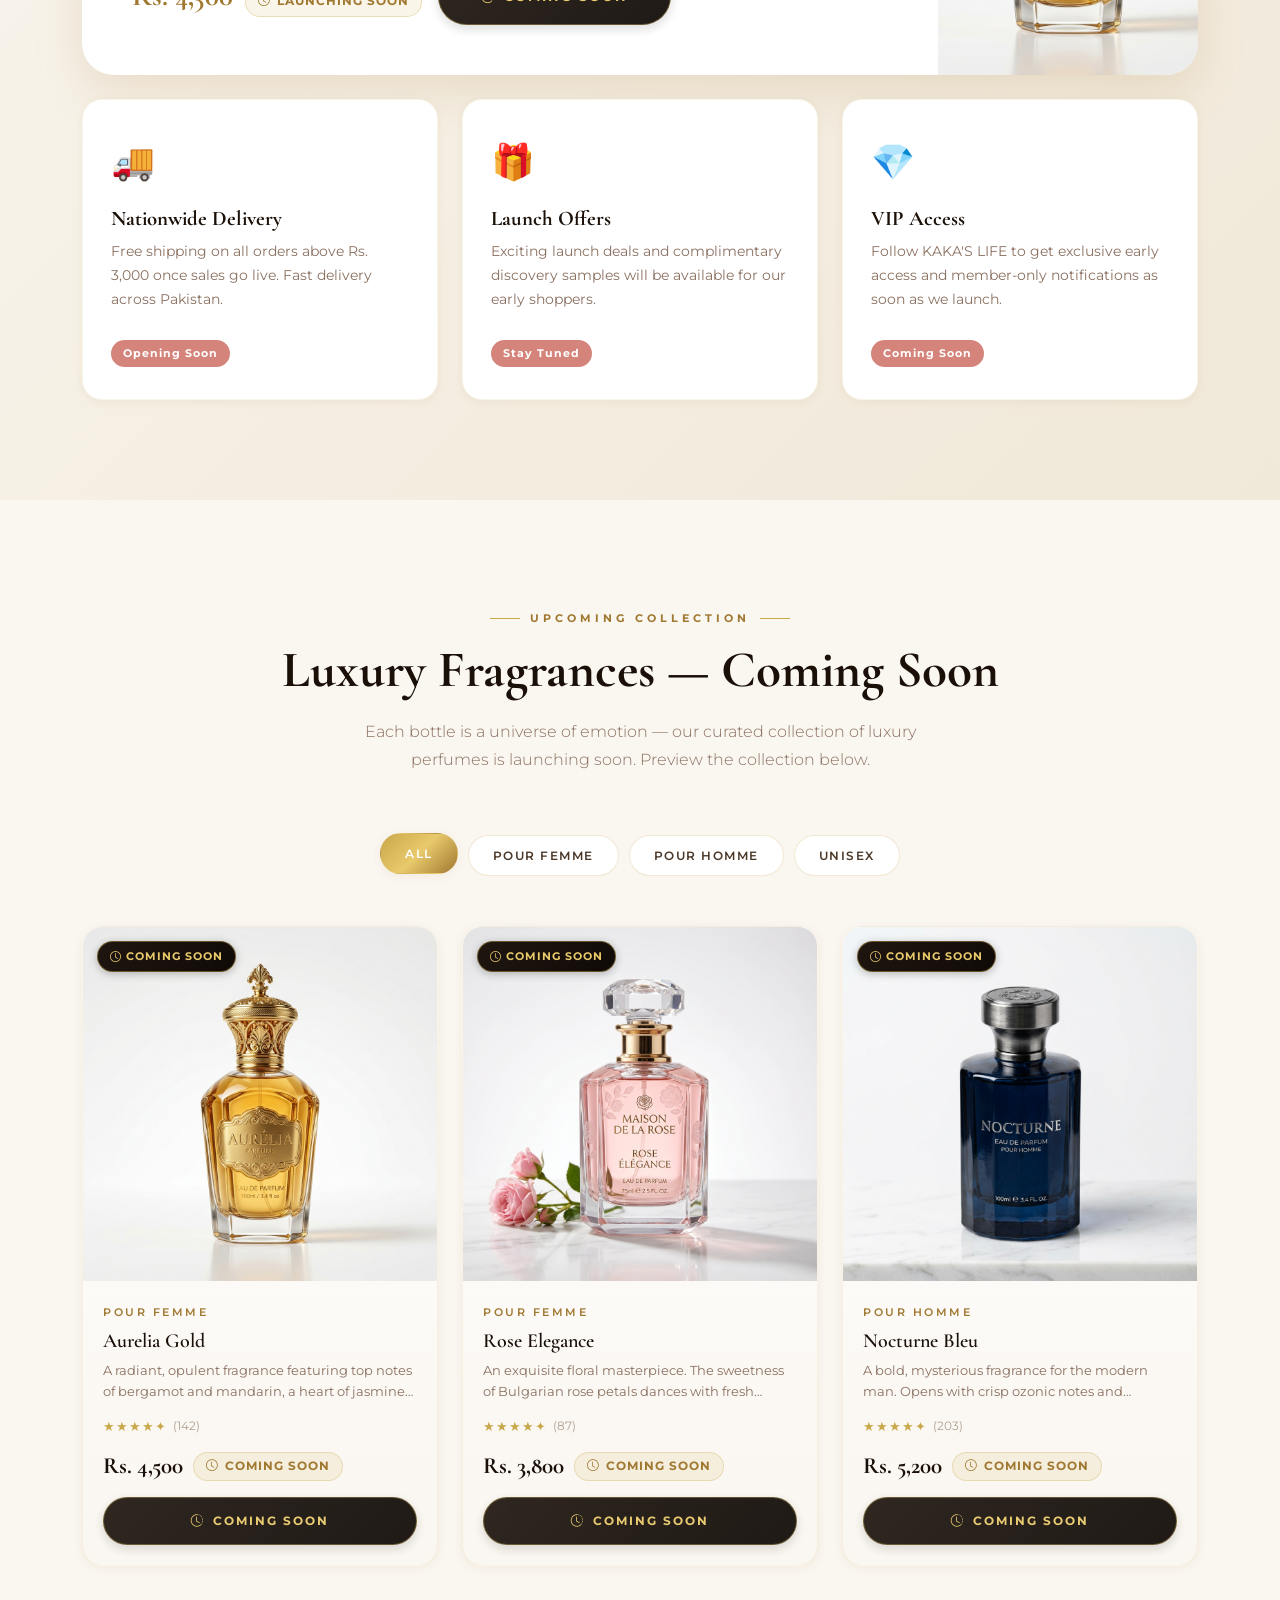
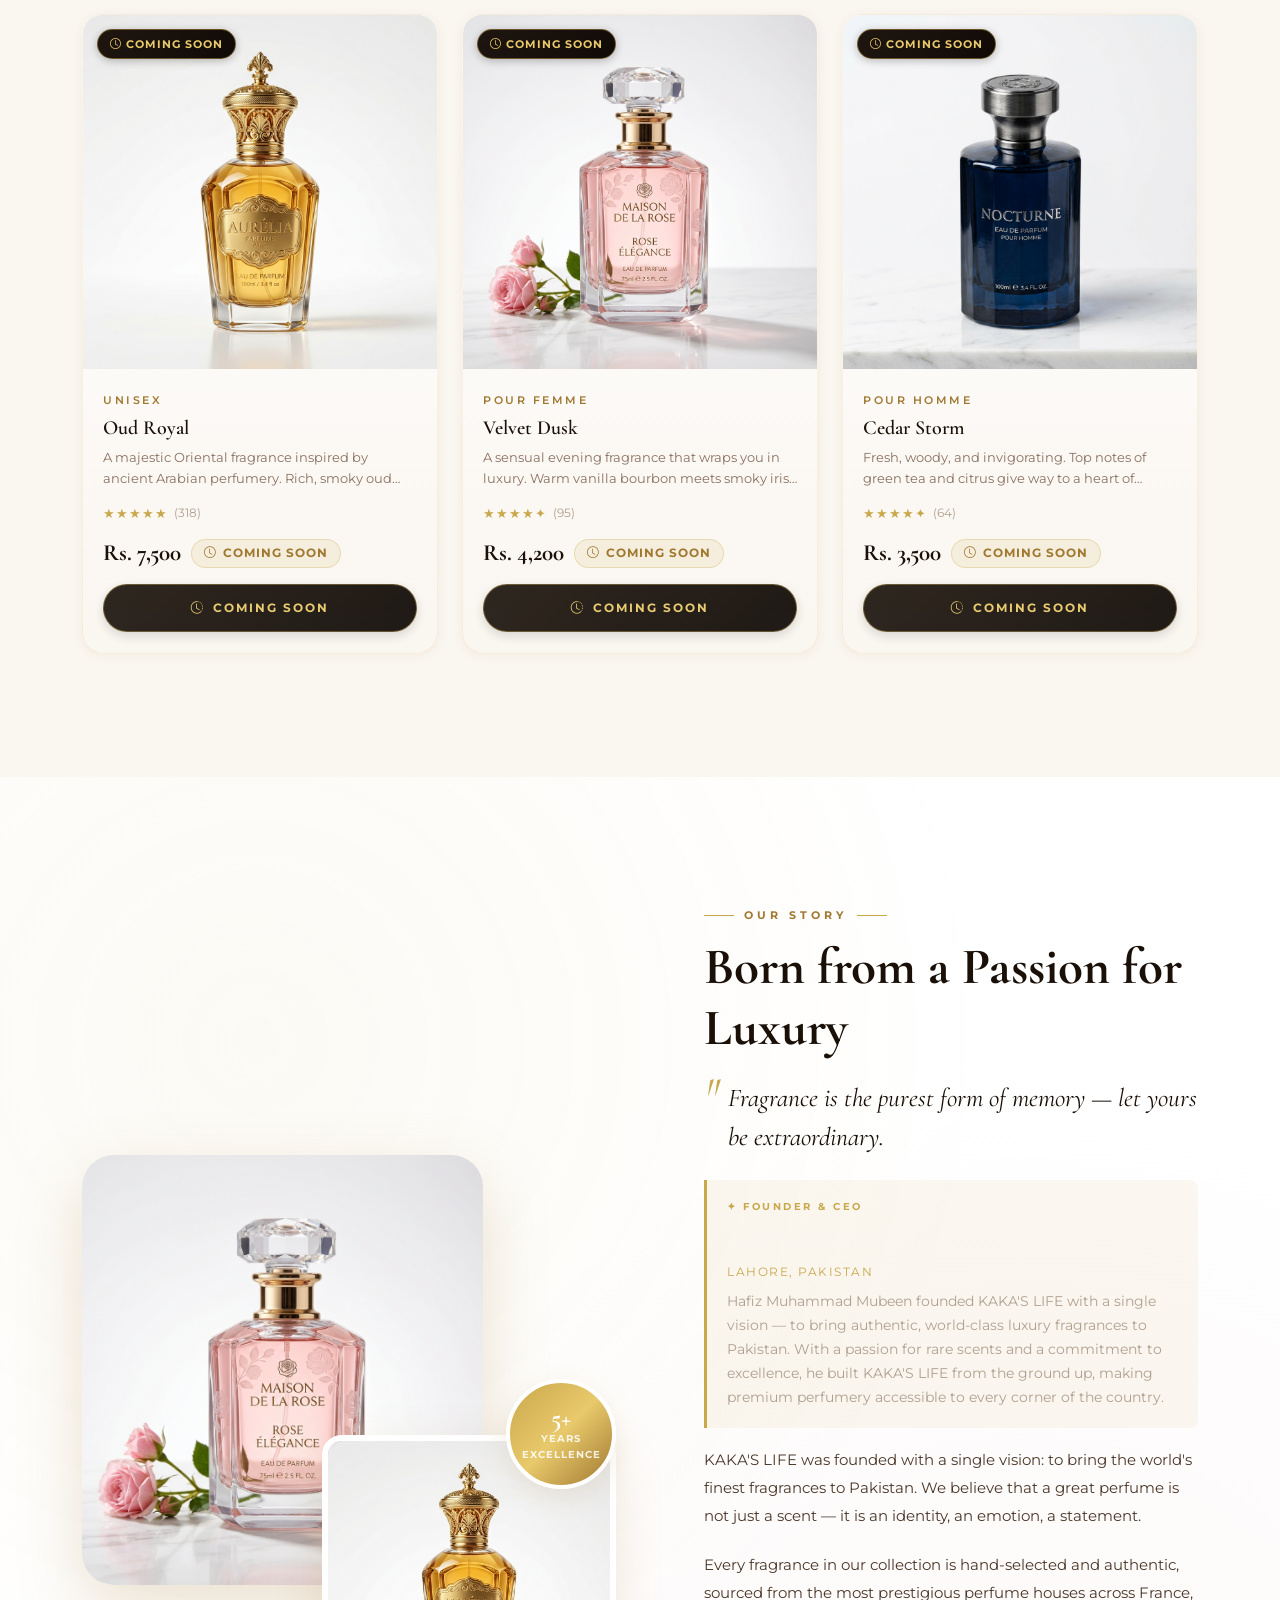
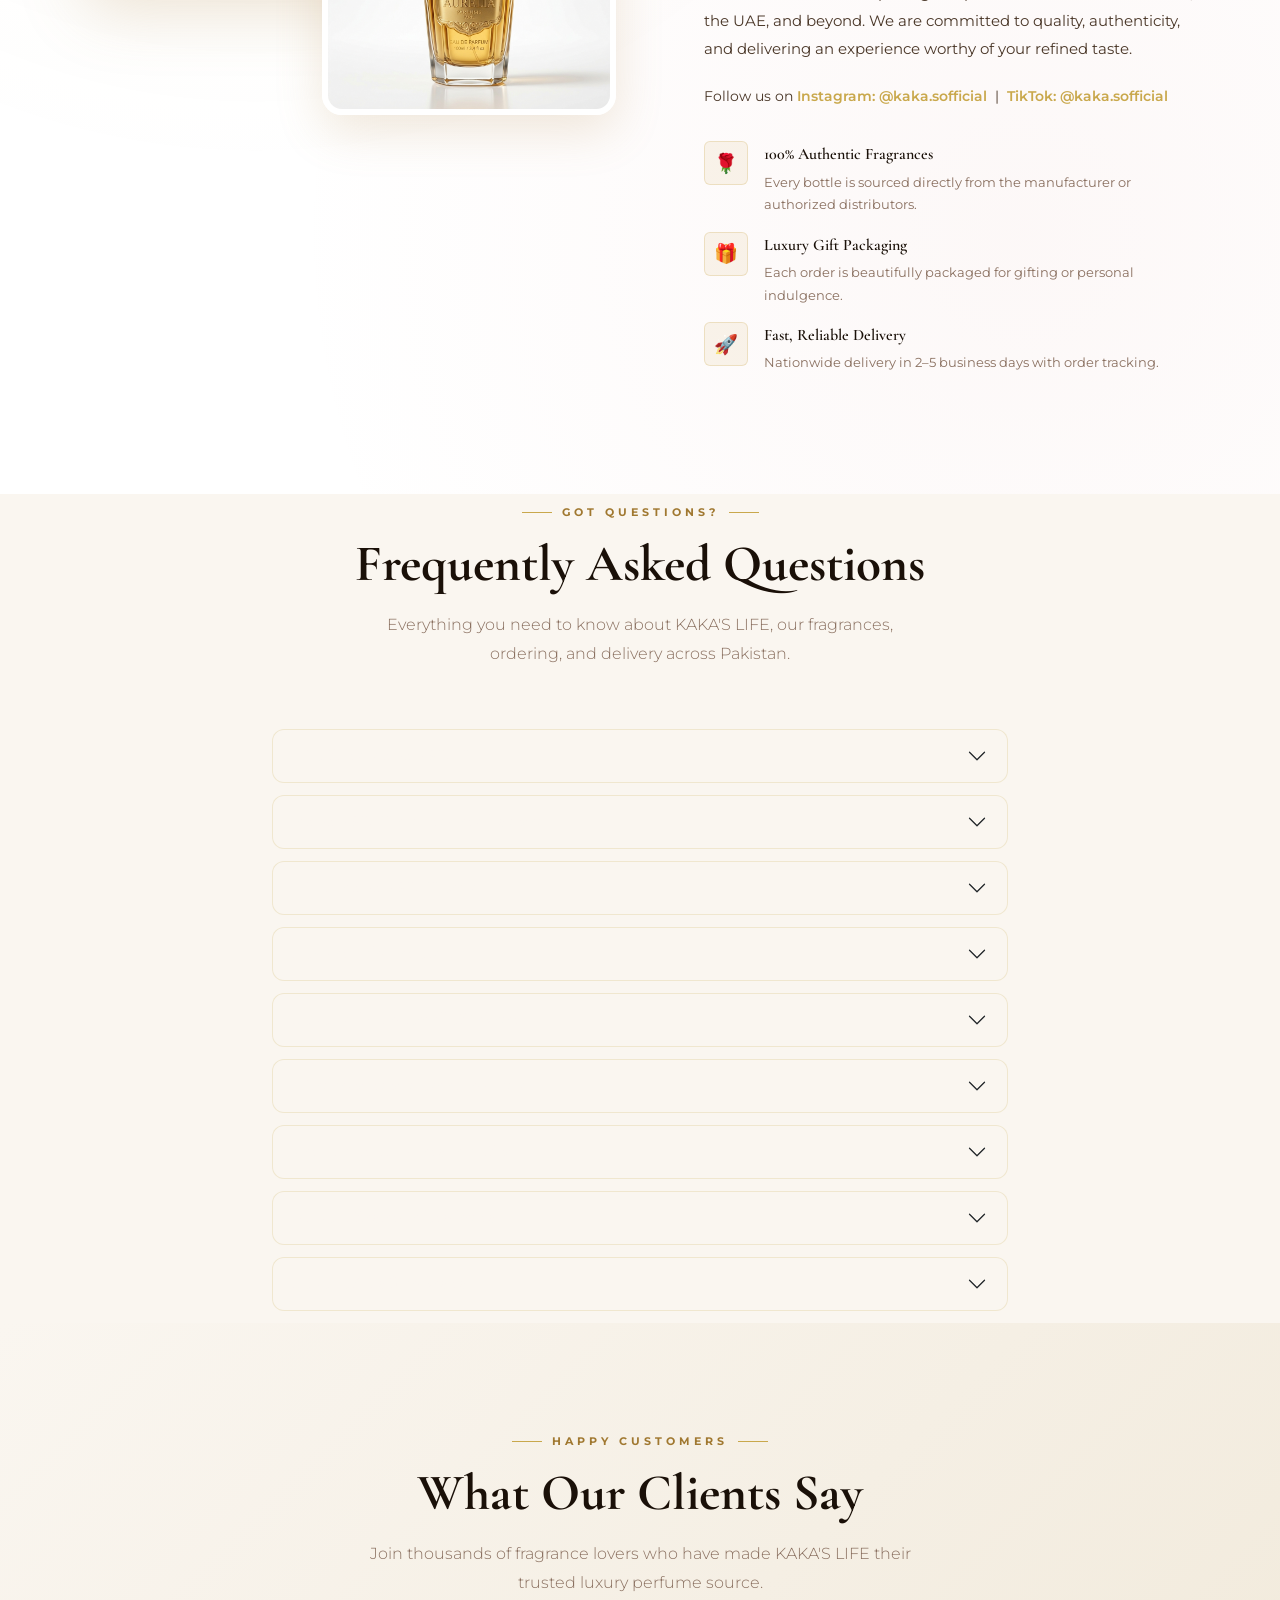
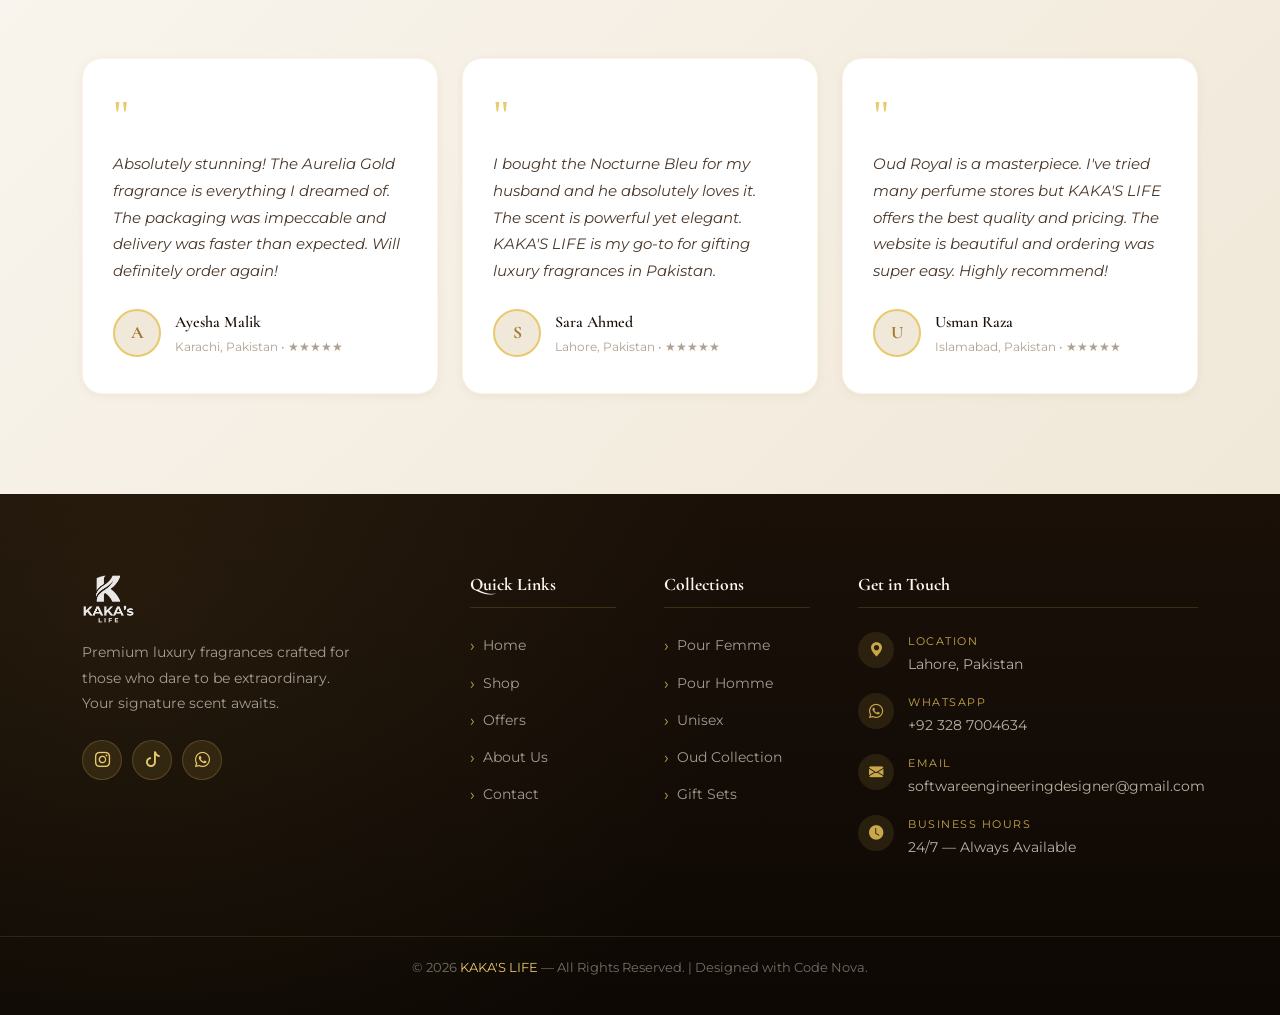
==== commit 6090d80b: "Update index.html" ====
--- a/KAKASLIFE/index.html
+++ b/KAKASLIFE/index.html
@@ -7,8 +7,10 @@
 
   <!-- ===== PRIMARY SEO META TAGS ===== -->
   <title>KAKA'S LIFE — Luxury Perfumes Pakistan | Maison De Parfum</title>
-  <meta name="description" content="KAKA'S LIFE is Pakistan's premium luxury fragrance brand. Shop authentic eau de parfum with nationwide delivery & cash on delivery. Founded by Hafiz Muhammad Mubeen.">
-  <meta name="keywords" content="luxury perfume Pakistan, buy perfume online Pakistan, authentic fragrance Pakistan, eau de parfum, KAKA'S LIFE, Maison De Parfum, Lahore perfume, oud perfume Pakistan, cash on delivery perfume, gift perfume Pakistan">
+  <meta name="description"
+    content="KAKA'S LIFE is Pakistan's premium luxury fragrance brand. Shop authentic eau de parfum with nationwide delivery & cash on delivery. Founded by Hafiz Muhammad Mubeen.">
+  <meta name="keywords"
+    content="luxury perfume Pakistan, buy perfume online Pakistan, authentic fragrance Pakistan, eau de parfum, KAKA'S LIFE, Maison De Parfum, Lahore perfume, oud perfume Pakistan, cash on delivery perfume, gift perfume Pakistan">
   <meta name="author" content="Hafiz Muhammad Mubeen">
   <meta name="robots" content="index, follow">
   <link rel="canonical" href="https://kakaslife.vercel.app/">
@@ -18,7 +20,8 @@
   <meta property="og:type" content="website">
   <meta property="og:site_name" content="KAKA'S LIFE — Maison De Parfum">
   <meta property="og:title" content="KAKA'S LIFE — Luxury Perfumes Pakistan | Maison De Parfum">
-  <meta property="og:description" content="Discover Pakistan's finest luxury fragrances. 100% authentic, luxury packaging, cash on delivery nationwide. Shop KAKA'S LIFE — Wear Your Signature Scent.">
+  <meta property="og:description"
+    content="Discover Pakistan's finest luxury fragrances. 100% authentic, luxury packaging, cash on delivery nationwide. Shop KAKA'S LIFE — Wear Your Signature Scent.">
   <meta property="og:image" content="https://kakaslife.vercel.app/images/logo.png">
   <meta property="og:image:width" content="1200">
   <meta property="og:image:height" content="630">
@@ -28,7 +31,8 @@
   <!-- ===== TWITTER CARD ===== -->
   <meta name="twitter:card" content="summary_large_image">
   <meta name="twitter:title" content="KAKA'S LIFE — Luxury Perfumes Pakistan">
-  <meta name="twitter:description" content="Pakistan's premium fragrance brand. Authentic eau de parfum, luxury packaging, cash on delivery nationwide. Wear Your Signature Scent.">
+  <meta name="twitter:description"
+    content="Pakistan's premium fragrance brand. Authentic eau de parfum, luxury packaging, cash on delivery nationwide. Wear Your Signature Scent.">
   <meta name="twitter:image" content="https://kakaslife.vercel.app/images/logo.png">
   <meta name="twitter:site" content="@kakasofficial">
 
@@ -275,7 +279,9 @@
   <!-- Google Fonts: Cormorant Garamond, Montserrat & Elegant Signature Scripts -->
   <link rel="preconnect" href="https://fonts.googleapis.com">
   <link rel="preconnect" href="https://fonts.gstatic.com" crossorigin>
-  <link href="https://fonts.googleapis.com/css2?family=Alex+Brush&family=Cormorant+Garamond:ital,wght@0,300;0,400;0,500;0,600;0,700;1,300;1,400&family=Great+Vibes&family=Herr+Von+Muellerhoff&family=Montserrat:wght@300;400;500;600;700&display=swap" rel="stylesheet">
+  <link
+    href="https://fonts.googleapis.com/css2?family=Alex+Brush&family=Cormorant+Garamond:ital,wght@0,300;0,400;0,500;0,600;0,700;1,300;1,400&family=Great+Vibes&family=Herr+Von+Muellerhoff&family=Montserrat:wght@300;400;500;600;700&display=swap"
+    rel="stylesheet">
 
   <!-- Bootstrap 5 CSS -->
   <link href="https://cdn.jsdelivr.net/npm/bootstrap@5.3.3/dist/css/bootstrap.min.css" rel="stylesheet">
@@ -354,1127 +360,1216 @@
     <div id="toastContainer"></div>
     <!-- ===== TOAST CONTAINER END ===== -->
 
-  <!-- ===== NAVBAR START ===== -->
-  <header>
-  <nav class="navbar navbar-expand-lg fixed-top" id="mainNav" aria-label="Main navigation">
-    <div class="container">
-
-      <!-- Brand Logo -->
-      <a class="navbar-brand" href="#hero" aria-label="KAKA'S LIFE — Home">
-        <img src="images/logo.png" alt="KAKA'S LIFE — Maison De Parfum logo" class="brand-logo-img"
-          onerror="this.style.display='none';this.nextElementSibling.style.display='flex';">
-        <!-- Fallback logo if image not found -->
-        <span
-          style="display:none;font-family:'Cormorant Garamond',serif;font-size:1.4rem;font-weight:700;color:#a07830;letter-spacing:2px;align-items:center;gap:6px;">
-          <span
-            style="background:linear-gradient(135deg,#c9a84c,#e8c96b,#a07830);-webkit-background-clip:text;-webkit-text-fill-color:transparent;">K</span>
-          <span style="font-size:0.9rem;">KAKA'S LIFE</span>
-        </span>
-      </a>
-
-      <!-- Mobile Toggle -->
-      <button class="navbar-toggler border-0" type="button" data-bs-toggle="collapse" data-bs-target="#navbarNav"
-        aria-controls="navbarNav" aria-expanded="false" aria-label="Toggle navigation">
-        <span class="navbar-toggler-icon"></span>
-      </button>
-
-      <!-- Nav Links -->
-      <div class="collapse navbar-collapse" id="navbarNav">
-        <ul class="navbar-nav mx-auto gap-1">
-          <li class="nav-item"><a class="nav-link active" href="#hero">Home</a></li>
-          <li class="nav-item"><a class="nav-link" href="#products">Shop</a></li>
-          <li class="nav-item"><a class="nav-link" href="#about">About</a></li>
-          <li class="nav-item"><a class="nav-link" href="#faq">FAQ</a></li>
-          <li class="nav-item"><a class="nav-link" href="#contact">Contact</a></li>
-        </ul>
-        <!-- Cart Button -->
-        <button id="cartBtn" class="btn-gold ms-lg-3" aria-label="View Cart">
-          <i class="bi bi-bag-heart"></i>
-          <span>Cart</span>
-          <span class="cart-badge d-none" id="cartCount">0</span>
-        </button>
-      </div>
-
-    </div>
-  </nav>
-  </header>
-  <!-- ===== NAVBAR END ===== -->
-
-  <main id="main-content">
-
-  <!-- ===== HERO SECTION START ===== -->
-  <section id="hero" aria-label="Hero — Wear Your Signature Scent">
-
-    <!-- Background Orbs (Parallax) -->
-    <div class="hero-bg-orb hero-bg-orb-1"></div>
-    <div class="hero-bg-orb hero-bg-orb-2"></div>
-    <div class="hero-bg-orb hero-bg-orb-3"></div>
-
-    <!-- Floating Particles -->
-    <div class="hero-particles"></div>
-
-    <div class="container">
-      <div class="row align-items-center min-vh-100 py-5">
-
-        <!-- Left Content -->
-        <div class="col-lg-6 hero-content">
-          <div class="hero-label">New Collection 2025</div>
-          <h1 class="hero-title">
-            Wear Your<br>
-            <span class="accent">Signature</span><br>
-            Scent
-          </h1>
-          <p class="hero-subtitle">
-            Discover KAKA'S LIFE — where each fragrance tells a story of elegance,
-            passion, and uncompromising luxury. Crafted for those who dare to be unforgettable.
-          </p>
-          <div class="hero-cta-group">
-            <a href="#products" class="btn-gold" id="shopNowBtn">
-              Explore Collection &nbsp; <i class="bi bi-arrow-right"></i>
-            </a>
-            <a href="#about" class="btn-outline-gold">Our Story</a>
-          </div>
-          <div class="hero-stats">
-            <div class="stat-item">
-              <div class="stat-number">50+</div>
-              <div class="stat-label">Fragrances</div>
-            </div>
-            <div class="stat-item">
-              <div class="stat-number">5K+</div>
-              <div class="stat-label">Customers</div>
-            </div>
-            <div class="stat-item">
-              <div class="stat-number">100%</div>
-              <div class="stat-label">Authentic</div>
-            </div>
-          </div>
+    <!-- ===== NAVBAR START ===== -->
+    <header>
+      <nav class="navbar navbar-expand-lg fixed-top" id="mainNav" aria-label="Main navigation">
+        <div class="container">
+
+          <!-- Brand Logo -->
+          <a class="navbar-brand" href="#hero" aria-label="KAKA'S LIFE — Home">
+            <img src="images/logo.png" alt="KAKA'S LIFE — Maison De Parfum logo" class="brand-logo-img"
+              onerror="this.style.display='none';this.nextElementSibling.style.display='flex';">
+            <!-- Fallback logo if image not found -->
+            <span
+              style="display:none;font-family:'Cormorant Garamond',serif;font-size:1.4rem;font-weight:700;color:#a07830;letter-spacing:2px;align-items:center;gap:6px;">
+              <span
+                style="background:linear-gradient(135deg,#c9a84c,#e8c96b,#a07830);-webkit-background-clip:text;-webkit-text-fill-color:transparent;">K</span>
+              <span style="font-size:0.9rem;">KAKA'S LIFE</span>
+            </span>
+          </a>
+
+          <!-- Mobile Toggle -->
+          <button class="navbar-toggler border-0" type="button" data-bs-toggle="collapse" data-bs-target="#navbarNav"
+            aria-controls="navbarNav" aria-expanded="false" aria-label="Toggle navigation">
+            <span class="navbar-toggler-icon"></span>
+          </button>
+
+          <!-- Nav Links -->
+          <div class="collapse navbar-collapse" id="navbarNav">
+            <ul class="navbar-nav mx-auto gap-1">
+              <li class="nav-item"><a class="nav-link active" href="#hero">Home</a></li>
+              <li class="nav-item"><a class="nav-link" href="#products">Shop</a></li>
+              <li class="nav-item"><a class="nav-link" href="#about">About</a></li>
+              <li class="nav-item"><a class="nav-link" href="#faq">FAQ</a></li>
+              <li class="nav-item"><a class="nav-link" href="#contact">Contact</a></li>
+            </ul>
+            <!-- Cart Button -->
+            <button id="cartBtn" class="btn-gold ms-lg-3" aria-label="View Cart">
+              <i class="bi bi-bag-heart"></i>
+              <span>Cart</span>
+              <span class="cart-badge d-none" id="cartCount">0</span>
+            </button>
+          </div>
+
         </div>
-
-        <!-- Right - 3D Bottle -->
-        <div class="col-lg-6">
-          <div class="hero-3d-container">
-            <!-- Decorative circles -->
-            <div class="circle-deco circle-deco-1"></div>
-            <div class="circle-deco circle-deco-2"></div>
-            <div class="circle-deco circle-deco-3"></div>
-            <!-- Floating scent tags -->
-            <div class="scent-tag scent-tag-1">✦ Rose & Amber</div>
-            <div class="scent-tag scent-tag-2">✦ Pure Oud</div>
-            <div class="scent-tag scent-tag-3">✦ Gold Musk</div>
-            <!-- 3D CSS Bottle Scene -->
-            <div class="bottle-scene">
-              <svg class="css-bottle-svg" viewBox="0 0 280 420" xmlns="http://www.w3.org/2000/svg">
-                <defs>
-                  <linearGradient id="bodyGrad" x1="0%" y1="0%" x2="100%" y2="0%">
-                    <stop offset="0%" style="stop-color:#d4a843;stop-opacity:0.9" />
-                    <stop offset="30%" style="stop-color:#f0c96e;stop-opacity:1" />
-                    <stop offset="60%" style="stop-color:#e8b84c;stop-opacity:1" />
-                    <stop offset="100%" style="stop-color:#a07030;stop-opacity:0.9" />
-                  </linearGradient>
-                  <linearGradient id="capGrad" x1="0%" y1="0%" x2="100%" y2="100%">
-                    <stop offset="0%" style="stop-color:#f5d06a" />
-                    <stop offset="100%" style="stop-color:#8a6020" />
-                  </linearGradient>
-                  <linearGradient id="liquidGrad" x1="0%" y1="0%" x2="0%" y2="100%">
-                    <stop offset="0%" style="stop-color:#f0d080;stop-opacity:0.7" />
-                    <stop offset="100%" style="stop-color:#c08030;stop-opacity:0.9" />
-                  </linearGradient>
-                  <linearGradient id="glassShine" x1="0%" y1="0%" x2="100%" y2="0%">
-                    <stop offset="0%" style="stop-color:white;stop-opacity:0" />
-                    <stop offset="30%" style="stop-color:white;stop-opacity:0.3" />
-                    <stop offset="60%" style="stop-color:white;stop-opacity:0.05" />
-                    <stop offset="100%" style="stop-color:white;stop-opacity:0" />
-                  </linearGradient>
-                  <filter id="glow">
-                    <feGaussianBlur stdDeviation="4" result="coloredBlur" />
-                    <feMerge>
-                      <feMergeNode in="coloredBlur" />
-                      <feMergeNode in="SourceGraphic" />
-                    </feMerge>
-                  </filter>
-                  <filter id="softShadow">
-                    <feDropShadow dx="4" dy="8" stdDeviation="6" flood-color="#a07030" flood-opacity="0.4" />
-                  </filter>
-                </defs>
-
-                <!-- Bottle Base/Shadow -->
-                <ellipse cx="140" cy="410" rx="70" ry="10" fill="rgba(160,112,48,0.2)" />
-
-                <!-- Bottle Body (outer glass) -->
-                <path
-                  d="M75 160 Q65 165 60 180 L55 380 Q55 400 75 405 L205 405 Q225 400 225 380 L220 180 Q215 165 205 160 Z"
-                  fill="url(#bodyGrad)" filter="url(#softShadow)" />
-
-                <!-- Liquid inside -->
-                <path d="M80 200 L80 390 Q80 400 90 400 L190 400 Q200 400 200 390 L200 200 Z" fill="url(#liquidGrad)"
-                  opacity="0.85" />
-
-                <!-- Glass shine left -->
-                <path d="M80 175 Q75 200 78 340 L90 340 Q88 200 90 175 Z" fill="url(#glassShine)" opacity="0.6" />
-                <!-- Glass shine right -->
-                <path d="M175 175 Q178 200 180 320 L190 320 Q188 200 185 175 Z" fill="url(#glassShine)" opacity="0.4" />
-
-                <!-- Label background -->
-                <rect x="85" y="230" width="110" height="120" rx="8" fill="rgba(255,248,220,0.92)" />
-                <rect x="85" y="230" width="110" height="120" rx="8" fill="none" stroke="#c9a84c" stroke-width="1.5" />
-
-                <!-- Label text -->
-                <text x="140" y="265" text-anchor="middle" font-family="Cormorant Garamond, serif" font-size="10"
-                  font-weight="700" fill="#8a6010" letter-spacing="3">KAKA'S</text>
-                <text x="140" y="285" text-anchor="middle" font-family="Cormorant Garamond, serif" font-size="18"
-                  font-weight="700" fill="#1a1008" letter-spacing="2">LIFE</text>
-                <line x1="95" y1="295" x2="185" y2="295" stroke="#c9a84c" stroke-width="0.8" />
-                <text x="140" y="312" text-anchor="middle" font-family="Montserrat, sans-serif" font-size="7"
-                  fill="#8a7060" letter-spacing="2">EAU DE PARFUM</text>
-                <text x="140" y="328" text-anchor="middle" font-family="Montserrat, sans-serif" font-size="7"
-                  fill="#b0a090" letter-spacing="1">100 ml / 3.4 FL.OZ</text>
-
-                <!-- Ornament on label -->
-                <text x="140" y="350" text-anchor="middle" font-family="serif" font-size="14" fill="#c9a84c">✦</text>
-
-                <!-- Bottle Shoulder/Neck -->
-                <path d="M75 160 Q85 145 110 138 L110 120 L170 120 L170 138 Q195 145 205 160 Z" fill="url(#bodyGrad)"
-                  opacity="0.95" />
-
-                <!-- Neck -->
-                <rect x="110" y="70" width="60" height="55" rx="4" fill="url(#bodyGrad)" />
-
-                <!-- Cap -->
-                <rect x="98" y="38" width="84" height="38" rx="6" fill="url(#capGrad)" filter="url(#glow)" />
-                <rect x="98" y="38" width="84" height="8" rx="4" fill="rgba(255,220,100,0.6)" />
-                <rect x="108" y="42" width="64" height="2" rx="1" fill="rgba(255,255,255,0.4)" />
-
-                <!-- Crown decoration -->
-                <path d="M108 38 L108 20 L128 30 L140 15 L152 30 L172 20 L172 38 Z" fill="url(#capGrad)"
-                  filter="url(#glow)" />
-                <circle cx="140" cy="13" r="4" fill="#f5d070" filter="url(#glow)" />
-                <circle cx="108" cy="18" r="3" fill="#f0c060" />
-                <circle cx="172" cy="18" r="3" fill="#f0c060" />
-
-                <!-- Decorative lines on body -->
-                <line x1="75" y1="180" x2="205" y2="180" stroke="rgba(201,168,76,0.4)" stroke-width="1" />
-                <line x1="60" y1="380" x2="220" y2="380" stroke="rgba(201,168,76,0.3)" stroke-width="0.8" />
-
-                <!-- Sparkle effects -->
-                <circle cx="92" cy="205" r="2" fill="rgba(255,255,255,0.6)">
-                  <animate attributeName="opacity" values="0.6;0;0.6" dur="2s" repeatCount="indefinite" />
-                </circle>
-                <circle cx="185" cy="280" r="1.5" fill="rgba(255,255,255,0.5)">
-                  <animate attributeName="opacity" values="0;0.5;0" dur="2.5s" repeatCount="indefinite" />
-                </circle>
-                <circle cx="96" cy="310" r="1" fill="rgba(255,255,255,0.4)">
-                  <animate attributeName="opacity" values="0.4;0;0.4" dur="3s" repeatCount="indefinite" />
-                </circle>
-              </svg>
-              <div class="bottle-shadow"></div>
-            </div>
+      </nav>
+    </header>
+    <!-- ===== NAVBAR END ===== -->
+
+    <main id="main-content">
+
+      <!-- ===== HERO SECTION START ===== -->
+      <section id="hero" aria-label="Hero — Wear Your Signature Scent">
+
+        <!-- Background Orbs (Parallax) -->
+        <div class="hero-bg-orb hero-bg-orb-1"></div>
+        <div class="hero-bg-orb hero-bg-orb-2"></div>
+        <div class="hero-bg-orb hero-bg-orb-3"></div>
+
+        <!-- Floating Particles -->
+        <div class="hero-particles"></div>
+
+        <div class="container">
+          <div class="row align-items-center min-vh-100 py-5">
+
+            <!-- Left Content -->
+            <div class="col-lg-6 hero-content">
+              <div class="hero-label">New Collection 2025</div>
+              <h1 class="hero-title">
+                Wear Your<br>
+                <span class="accent">Signature</span><br>
+                Scent
+              </h1>
+              <p class="hero-subtitle">
+                Discover KAKA'S LIFE — where each fragrance tells a story of elegance,
+                passion, and uncompromising luxury. Crafted for those who dare to be unforgettable.
+              </p>
+              <div class="hero-cta-group">
+                <a href="#products" class="btn-gold" id="shopNowBtn">
+                  Explore Collection &nbsp; <i class="bi bi-arrow-right"></i>
+                </a>
+                <a href="#about" class="btn-outline-gold">Our Story</a>
+              </div>
+              <div class="hero-stats">
+                <div class="stat-item">
+                  <div class="stat-number">50+</div>
+                  <div class="stat-label">Fragrances</div>
+                </div>
+                <div class="stat-item">
+                  <div class="stat-number">5K+</div>
+                  <div class="stat-label">Customers</div>
+                </div>
+                <div class="stat-item">
+                  <div class="stat-number">100%</div>
+                  <div class="stat-label">Authentic</div>
+                </div>
+              </div>
+            </div>
+
+            <!-- Right - 3D Bottle -->
+            <div class="col-lg-6">
+              <div class="hero-3d-container">
+                <!-- Decorative circles -->
+                <div class="circle-deco circle-deco-1"></div>
+                <div class="circle-deco circle-deco-2"></div>
+                <div class="circle-deco circle-deco-3"></div>
+                <!-- Floating scent tags -->
+                <div class="scent-tag scent-tag-1">✦ Rose & Amber</div>
+                <div class="scent-tag scent-tag-2">✦ Pure Oud</div>
+                <div class="scent-tag scent-tag-3">✦ Gold Musk</div>
+                <!-- 3D CSS Bottle Scene -->
+                <div class="bottle-scene">
+                  <svg class="css-bottle-svg" viewBox="0 0 280 420" xmlns="http://www.w3.org/2000/svg">
+                    <defs>
+                      <linearGradient id="bodyGrad" x1="0%" y1="0%" x2="100%" y2="0%">
+                        <stop offset="0%" style="stop-color:#d4a843;stop-opacity:0.9" />
+                        <stop offset="30%" style="stop-color:#f0c96e;stop-opacity:1" />
+                        <stop offset="60%" style="stop-color:#e8b84c;stop-opacity:1" />
+                        <stop offset="100%" style="stop-color:#a07030;stop-opacity:0.9" />
+                      </linearGradient>
+                      <linearGradient id="capGrad" x1="0%" y1="0%" x2="100%" y2="100%">
+                        <stop offset="0%" style="stop-color:#f5d06a" />
+                        <stop offset="100%" style="stop-color:#8a6020" />
+                      </linearGradient>
+                      <linearGradient id="liquidGrad" x1="0%" y1="0%" x2="0%" y2="100%">
+                        <stop offset="0%" style="stop-color:#f0d080;stop-opacity:0.7" />
+                        <stop offset="100%" style="stop-color:#c08030;stop-opacity:0.9" />
+                      </linearGradient>
+                      <linearGradient id="glassShine" x1="0%" y1="0%" x2="100%" y2="0%">
+                        <stop offset="0%" style="stop-color:white;stop-opacity:0" />
+                        <stop offset="30%" style="stop-color:white;stop-opacity:0.3" />
+                        <stop offset="60%" style="stop-color:white;stop-opacity:0.05" />
+                        <stop offset="100%" style="stop-color:white;stop-opacity:0" />
+                      </linearGradient>
+                      <filter id="glow">
+                        <feGaussianBlur stdDeviation="4" result="coloredBlur" />
+                        <feMerge>
+                          <feMergeNode in="coloredBlur" />
+                          <feMergeNode in="SourceGraphic" />
+                        </feMerge>
+                      </filter>
+                      <filter id="softShadow">
+                        <feDropShadow dx="4" dy="8" stdDeviation="6" flood-color="#a07030" flood-opacity="0.4" />
+                      </filter>
+                    </defs>
+
+                    <!-- Bottle Base/Shadow -->
+                    <ellipse cx="140" cy="410" rx="70" ry="10" fill="rgba(160,112,48,0.2)" />
+
+                    <!-- Bottle Body (outer glass) -->
+                    <path
+                      d="M75 160 Q65 165 60 180 L55 380 Q55 400 75 405 L205 405 Q225 400 225 380 L220 180 Q215 165 205 160 Z"
+                      fill="url(#bodyGrad)" filter="url(#softShadow)" />
+
+                    <!-- Liquid inside -->
+                    <path d="M80 200 L80 390 Q80 400 90 400 L190 400 Q200 400 200 390 L200 200 Z"
+                      fill="url(#liquidGrad)" opacity="0.85" />
+
+                    <!-- Glass shine left -->
+                    <path d="M80 175 Q75 200 78 340 L90 340 Q88 200 90 175 Z" fill="url(#glassShine)" opacity="0.6" />
+                    <!-- Glass shine right -->
+                    <path d="M175 175 Q178 200 180 320 L190 320 Q188 200 185 175 Z" fill="url(#glassShine)"
+                      opacity="0.4" />
+
+                    <!-- Label background -->
+                    <rect x="85" y="230" width="110" height="120" rx="8" fill="rgba(255,248,220,0.92)" />
+                    <rect x="85" y="230" width="110" height="120" rx="8" fill="none" stroke="#c9a84c"
+                      stroke-width="1.5" />
+
+                    <!-- Label text -->
+                    <text x="140" y="265" text-anchor="middle" font-family="Cormorant Garamond, serif" font-size="10"
+                      font-weight="700" fill="#8a6010" letter-spacing="3">KAKA'S</text>
+                    <text x="140" y="285" text-anchor="middle" font-family="Cormorant Garamond, serif" font-size="18"
+                      font-weight="700" fill="#1a1008" letter-spacing="2">LIFE</text>
+                    <line x1="95" y1="295" x2="185" y2="295" stroke="#c9a84c" stroke-width="0.8" />
+                    <text x="140" y="312" text-anchor="middle" font-family="Montserrat, sans-serif" font-size="7"
+                      fill="#8a7060" letter-spacing="2">EAU DE PARFUM</text>
+                    <text x="140" y="328" text-anchor="middle" font-family="Montserrat, sans-serif" font-size="7"
+                      fill="#b0a090" letter-spacing="1">100 ml / 3.4 FL.OZ</text>
+
+                    <!-- Ornament on label -->
+                    <text x="140" y="350" text-anchor="middle" font-family="serif" font-size="14"
+                      fill="#c9a84c">✦</text>
+
+                    <!-- Bottle Shoulder/Neck -->
+                    <path d="M75 160 Q85 145 110 138 L110 120 L170 120 L170 138 Q195 145 205 160 Z"
+                      fill="url(#bodyGrad)" opacity="0.95" />
+
+                    <!-- Neck -->
+                    <rect x="110" y="70" width="60" height="55" rx="4" fill="url(#bodyGrad)" />
+
+                    <!-- Cap -->
+                    <rect x="98" y="38" width="84" height="38" rx="6" fill="url(#capGrad)" filter="url(#glow)" />
+                    <rect x="98" y="38" width="84" height="8" rx="4" fill="rgba(255,220,100,0.6)" />
+                    <rect x="108" y="42" width="64" height="2" rx="1" fill="rgba(255,255,255,0.4)" />
+
+                    <!-- Crown decoration -->
+                    <path d="M108 38 L108 20 L128 30 L140 15 L152 30 L172 20 L172 38 Z" fill="url(#capGrad)"
+                      filter="url(#glow)" />
+                    <circle cx="140" cy="13" r="4" fill="#f5d070" filter="url(#glow)" />
+                    <circle cx="108" cy="18" r="3" fill="#f0c060" />
+                    <circle cx="172" cy="18" r="3" fill="#f0c060" />
+
+                    <!-- Decorative lines on body -->
+                    <line x1="75" y1="180" x2="205" y2="180" stroke="rgba(201,168,76,0.4)" stroke-width="1" />
+                    <line x1="60" y1="380" x2="220" y2="380" stroke="rgba(201,168,76,0.3)" stroke-width="0.8" />
+
+                    <!-- Sparkle effects -->
+                    <circle cx="92" cy="205" r="2" fill="rgba(255,255,255,0.6)">
+                      <animate attributeName="opacity" values="0.6;0;0.6" dur="2s" repeatCount="indefinite" />
+                    </circle>
+                    <circle cx="185" cy="280" r="1.5" fill="rgba(255,255,255,0.5)">
+                      <animate attributeName="opacity" values="0;0.5;0" dur="2.5s" repeatCount="indefinite" />
+                    </circle>
+                    <circle cx="96" cy="310" r="1" fill="rgba(255,255,255,0.4)">
+                      <animate attributeName="opacity" values="0.4;0;0.4" dur="3s" repeatCount="indefinite" />
+                    </circle>
+                  </svg>
+                  <div class="bottle-shadow"></div>
+                </div>
+              </div>
+            </div>
+
           </div>
         </div>
 
-      </div>
-    </div>
-
-    <!-- Scroll Indicator -->
-    <div class="scroll-indicator">
-      <span class="scroll-text">Scroll</span>
-      <div class="scroll-mouse"></div>
-    </div>
-
-  </section>
-  <!-- ===== HERO SECTION END ===== -->
-
-  <!-- ===== MARQUEE STRIP START ===== -->
-  <div class="marquee-strip">
-    <div class="marquee-track">
-      <span class="marquee-item">Free Delivery on Orders Over Rs. 3000</span>
-      <span class="marquee-item">100% Authentic Fragrances</span>
-      <span class="marquee-item">Cash on Delivery Available</span>
-      <span class="marquee-item">New Collection Available</span>
-      <span class="marquee-item">Luxury Packaging</span>
-      <span class="marquee-item">Free Delivery on Orders Over Rs. 3000</span>
-      <span class="marquee-item">100% Authentic Fragrances</span>
-      <span class="marquee-item">Cash on Delivery Available</span>
-      <span class="marquee-item">New Collection Available</span>
-      <span class="marquee-item">Luxury Packaging</span>
-    </div>
-  </div>
-  <!-- ===== MARQUEE STRIP END ===== -->
-
-  <!-- ===== OFFERS / SALE BANNER SECTION START ===== -->
-  <section id="offers">
-    <div class="container">
-      <div class="section-header reveal">
-        <div class="section-label">Limited Time</div>
-        <h2 class="section-title">Exclusive Offers &amp; Deals</h2>
-        <p class="section-subtitle">Indulge in luxury without compromise. Our seasonal offers bring you the finest
-          fragrances at exceptional value.</p>
-      </div>
-
-      <!-- Main offer banner -->
-      <div class="row mb-4">
-        <div class="col-12 reveal">
-          <div class="offer-banner-card">
-            <div class="offer-banner-content">
-              <span class="offer-banner-tag"><i class="bi bi-clock"></i> Coming Soon</span>
-              <h3 class="offer-banner-title">Aurelia Gold — Launching Soon</h3>
-              <p class="offer-banner-desc">Our signature golden fragrance is launching soon. Rare bergamot, opulent
-                jasmine, and warm amber in every precious drop.</p>
-              <div class="d-flex align-items-center gap-3 flex-wrap">
-                <div>
-                  <span
-                    style="font-family:var(--font-display);font-size:1.8rem;font-weight:700;color:var(--primary-gold-dark);">Rs.
-                    4,500</span>
-                  <span class="coming-soon-pill ms-2"><i class="bi bi-clock"></i> Launching Soon</span>
-                </div>
-                <button class="btn-gold btn-coming-soon" disabled><i class="bi bi-clock-history"></i> Coming
-                  Soon</button>
-              </div>
-            </div>
-            <div class="offer-banner-img-wrap">
-              <img src="images/perfume_gold.jpg" alt="Aurelia Gold Eau de Parfum by KAKA'S LIFE — golden luxury fragrance bottle" loading="lazy" width="420" height="520">
-            </div>
-          </div>
+        <!-- Scroll Indicator -->
+        <div class="scroll-indicator">
+          <span class="scroll-text">Scroll</span>
+          <div class="scroll-mouse"></div>
+        </div>
+
+      </section>
+      <!-- ===== HERO SECTION END ===== -->
+
+      <!-- ===== MARQUEE STRIP START ===== -->
+      <div class="marquee-strip">
+        <div class="marquee-track">
+          <span class="marquee-item">Free Delivery on Orders Over Rs. 3000</span>
+          <span class="marquee-item">100% Authentic Fragrances</span>
+          <span class="marquee-item">Cash on Delivery Available</span>
+          <span class="marquee-item">New Collection Available</span>
+          <span class="marquee-item">Luxury Packaging</span>
+          <span class="marquee-item">Free Delivery on Orders Over Rs. 3000</span>
+          <span class="marquee-item">100% Authentic Fragrances</span>
+          <span class="marquee-item">Cash on Delivery Available</span>
+          <span class="marquee-item">New Collection Available</span>
+          <span class="marquee-item">Luxury Packaging</span>
         </div>
       </div>
-
-      <!-- Mini offer cards -->
-      <div class="row g-4">
-        <div class="col-md-4 reveal reveal-delay-1">
-          <div class="mini-offer-card">
-            <div class="mini-offer-icon">🚚</div>
-            <h4 class="mini-offer-title">Nationwide Delivery</h4>
-            <p class="mini-offer-desc">Free shipping on all orders above Rs. 3,000 once sales go live. Fast delivery
-              across Pakistan.</p>
-            <div class="discount-badge">Opening Soon</div>
-          </div>
+      <!-- ===== MARQUEE STRIP END ===== -->
+
+      <!-- ===== OFFERS / SALE BANNER SECTION START ===== -->
+      <section id="offers">
+        <div class="container">
+          <div class="section-header reveal">
+            <div class="section-label">Limited Time</div>
+            <h2 class="section-title">Exclusive Offers &amp; Deals</h2>
+            <p class="section-subtitle">Indulge in luxury without compromise. Our seasonal offers bring you the finest
+              fragrances at exceptional value.</p>
+          </div>
+
+          <!-- Main offer banner -->
+          <div class="row mb-4">
+            <div class="col-12 reveal">
+              <div class="offer-banner-card">
+                <div class="offer-banner-content">
+                  <span class="offer-banner-tag"><i class="bi bi-clock"></i> Coming Soon</span>
+                  <h3 class="offer-banner-title">Aurelia Gold — Launching Soon</h3>
+                  <p class="offer-banner-desc">Our signature golden fragrance is launching soon. Rare bergamot, opulent
+                    jasmine, and warm amber in every precious drop.</p>
+                  <div class="d-flex align-items-center gap-3 flex-wrap">
+                    <div>
+                      <span
+                        style="font-family:var(--font-display);font-size:1.8rem;font-weight:700;color:var(--primary-gold-dark);">Rs.
+                        4,500</span>
+                      <span class="coming-soon-pill ms-2"><i class="bi bi-clock"></i> Launching Soon</span>
+                    </div>
+                    <button class="btn-gold btn-coming-soon" disabled><i class="bi bi-clock-history"></i> Coming
+                      Soon</button>
+                  </div>
+                </div>
+                <div class="offer-banner-img-wrap">
+                  <img src="images/perfume_gold.jpg"
+                    alt="Aurelia Gold Eau de Parfum by KAKA'S LIFE — golden luxury fragrance bottle" loading="lazy"
+                    width="420" height="520">
+                </div>
+              </div>
+            </div>
+          </div>
+
+          <!-- Mini offer cards -->
+          <div class="row g-4">
+            <div class="col-md-4 reveal reveal-delay-1">
+              <div class="mini-offer-card">
+                <div class="mini-offer-icon">🚚</div>
+                <h4 class="mini-offer-title">Nationwide Delivery</h4>
+                <p class="mini-offer-desc">Free shipping on all orders above Rs. 3,000 once sales go live. Fast delivery
+                  across Pakistan.</p>
+                <div class="discount-badge">Opening Soon</div>
+              </div>
+            </div>
+            <div class="col-md-4 reveal reveal-delay-2">
+              <div class="mini-offer-card">
+                <div class="mini-offer-icon">🎁</div>
+                <h4 class="mini-offer-title">Launch Offers</h4>
+                <p class="mini-offer-desc">Exciting launch deals and complimentary discovery samples will be available
+                  for
+                  our early shoppers.</p>
+                <div class="discount-badge">Stay Tuned</div>
+              </div>
+            </div>
+            <div class="col-md-4 reveal reveal-delay-3">
+              <div class="mini-offer-card">
+                <div class="mini-offer-icon">💎</div>
+                <h4 class="mini-offer-title">VIP Access</h4>
+                <p class="mini-offer-desc">Follow KAKA'S LIFE to get exclusive early access and member-only
+                  notifications as
+                  soon as we launch.</p>
+                <div class="discount-badge">Coming Soon</div>
+              </div>
+            </div>
+          </div>
+
         </div>
-        <div class="col-md-4 reveal reveal-delay-2">
-          <div class="mini-offer-card">
-            <div class="mini-offer-icon">🎁</div>
-            <h4 class="mini-offer-title">Launch Offers</h4>
-            <p class="mini-offer-desc">Exciting launch deals and complimentary discovery samples will be available for
-              our early shoppers.</p>
-            <div class="discount-badge">Stay Tuned</div>
-          </div>
+      </section>
+      <!-- ===== OFFERS / SALE BANNER SECTION END ===== -->
+
+      <!-- ===== PRODUCTS SECTION START ===== -->
+      <section id="products">
+        <div class="container">
+          <div class="section-header reveal">
+            <div class="section-label">Upcoming Collection</div>
+            <h2 class="section-title">Luxury Fragrances — Coming Soon</h2>
+            <p class="section-subtitle">Each bottle is a universe of emotion — our curated collection of luxury perfumes
+              is
+              launching soon. Preview the collection below.</p>
+          </div>
+
+          <!-- Filter Tabs -->
+          <div class="filter-tabs">
+            <button class="filter-tab active" data-filter="all">All</button>
+            <button class="filter-tab" data-filter="women">Pour Femme</button>
+            <button class="filter-tab" data-filter="men">Pour Homme</button>
+            <button class="filter-tab" data-filter="unisex">Unisex</button>
+          </div>
+
+          <!-- Products Grid (rendered by JS) -->
+          <div class="row g-4" id="productsGrid">
+            <!-- Products injected by JavaScript -->
+          </div>
+
         </div>
-        <div class="col-md-4 reveal reveal-delay-3">
-          <div class="mini-offer-card">
-            <div class="mini-offer-icon">💎</div>
-            <h4 class="mini-offer-title">VIP Access</h4>
-            <p class="mini-offer-desc">Follow KAKA'S LIFE to get exclusive early access and member-only notifications as
-              soon as we launch.</p>
-            <div class="discount-badge">Coming Soon</div>
+      </section>
+      <!-- ===== PRODUCTS SECTION END ===== -->
+
+      <!-- ===== PRODUCT DETAIL MODAL START ===== -->
+      <div class="modal fade" id="productModal" tabindex="-1" aria-labelledby="productModalLabel" aria-hidden="true">
+        <div class="modal-dialog modal-xl modal-dialog-centered modal-dialog-scrollable">
+          <div class="modal-content">
+            <div class="modal-header">
+              <div>
+                <div class="modal-product-category" id="modalProductCategory">Pour Femme</div>
+                <h5 class="modal-title" id="productModalLabel">
+                  <span id="modalProductName">Product Name</span>
+                </h5>
+              </div>
+              <button type="button" class="btn-close" data-bs-dismiss="modal" aria-label="Close"></button>
+            </div>
+            <div class="modal-body">
+              <div class="row g-4">
+                <!-- Product Image -->
+                <div class="col-md-5">
+                  <div class="modal-product-img">
+                    <img id="modalProductImg" src="" alt="Product Image">
+                  </div>
+                </div>
+                <!-- Product Details -->
+                <div class="col-md-7">
+                  <div class="modal-product-details">
+                    <h2 class="modal-product-name" id="modalProductName2"></h2>
+
+                    <!-- Rating -->
+                    <div class="product-rating mb-3">
+                      <span class="stars" id="modalStars">★★★★★</span>
+                      <span class="rating-count" id="modalReviews">(0 reviews)</span>
+                      <span style="margin-left:8px;font-size:0.78rem;color:var(--text-muted);"
+                        id="modalProductVolume">100ml</span>
+                    </div>
+
+                    <!-- Price -->
+                    <div class="modal-price-row" id="modalProductPrice">
+                      <!-- Price injected by JS -->
+                    </div>
+
+                    <!-- Scent Notes -->
+                    <p
+                      style="font-size:0.72rem;font-weight:700;letter-spacing:2px;text-transform:uppercase;color:var(--text-muted);margin-bottom:10px;">
+                      Scent Notes</p>
+                    <div class="scent-notes" id="modalScentNotes"></div>
+
+                    <!-- Description -->
+                    <p class="modal-product-desc" id="modalProductDesc">Description here.</p>
+
+                    <!-- Launch Notice -->
+                    <div class="launch-notice"
+                      style="background:rgba(201,168,76,0.1);border:1px solid rgba(201,168,76,0.3);border-radius:8px;padding:12px 16px;margin-top:16px;display:flex;align-items:center;gap:10px;font-size:0.85rem;color:var(--primary-gold-dark);font-weight:600;">
+                      <i class="bi bi-clock-history" style="font-size:1.1rem;"></i>
+                      <span>This fragrance is launching soon. Orders are opening shortly!</span>
+                    </div>
+                  </div>
+                </div>
+              </div>
+            </div>
+            <div class="modal-footer">
+              <button class="btn-outline-gold" data-bs-dismiss="modal">Close</button>
+              <!-- COMING SOON MODAL BUTTON START -->
+              <button class="btn-gold btn-coming-soon" disabled id="modalAddToCartBtn">
+                <i class="bi bi-clock-history"></i> Coming Soon
+              </button>
+              <!-- COMING SOON MODAL BUTTON COMPLETE -->
+            </div>
           </div>
         </div>
       </div>
-
-    </div>
-  </section>
-  <!-- ===== OFFERS / SALE BANNER SECTION END ===== -->
-
-  <!-- ===== PRODUCTS SECTION START ===== -->
-  <section id="products">
-    <div class="container">
-      <div class="section-header reveal">
-        <div class="section-label">Upcoming Collection</div>
-        <h2 class="section-title">Luxury Fragrances — Coming Soon</h2>
-        <p class="section-subtitle">Each bottle is a universe of emotion — our curated collection of luxury perfumes is
-          launching soon. Preview the collection below.</p>
-      </div>
-
-      <!-- Filter Tabs -->
-      <div class="filter-tabs">
-        <button class="filter-tab active" data-filter="all">All</button>
-        <button class="filter-tab" data-filter="women">Pour Femme</button>
-        <button class="filter-tab" data-filter="men">Pour Homme</button>
-        <button class="filter-tab" data-filter="unisex">Unisex</button>
-      </div>
-
-      <!-- Products Grid (rendered by JS) -->
-      <div class="row g-4" id="productsGrid">
-        <!-- Products injected by JavaScript -->
-      </div>
-
-    </div>
-  </section>
-  <!-- ===== PRODUCTS SECTION END ===== -->
-
-  <!-- ===== PRODUCT DETAIL MODAL START ===== -->
-  <div class="modal fade" id="productModal" tabindex="-1" aria-labelledby="productModalLabel" aria-hidden="true">
-    <div class="modal-dialog modal-xl modal-dialog-centered modal-dialog-scrollable">
-      <div class="modal-content">
-        <div class="modal-header">
-          <div>
-            <div class="modal-product-category" id="modalProductCategory">Pour Femme</div>
-            <h5 class="modal-title" id="productModalLabel">
-              <span id="modalProductName">Product Name</span>
-            </h5>
-          </div>
-          <button type="button" class="btn-close" data-bs-dismiss="modal" aria-label="Close"></button>
+      <!-- ===== PRODUCT DETAIL MODAL END ===== -->
+
+      <!-- ===== CART OFFCANVAS START ===== -->
+      <div class="offcanvas offcanvas-end" tabindex="-1" id="cartOffcanvas" aria-labelledby="cartOffcanvasLabel">
+        <div class="offcanvas-header">
+          <div class="offcanvas-title" id="cartOffcanvasLabel">
+            <i class="bi bi-bag-heart" style="color:var(--primary-gold);"></i>
+            Shopping Cart
+          </div>
+          <button type="button" class="btn-close" data-bs-dismiss="offcanvas" aria-label="Close"></button>
         </div>
-        <div class="modal-body">
-          <div class="row g-4">
-            <!-- Product Image -->
-            <div class="col-md-5">
-              <div class="modal-product-img">
-                <img id="modalProductImg" src="" alt="Product Image">
-              </div>
-            </div>
-            <!-- Product Details -->
-            <div class="col-md-7">
-              <div class="modal-product-details">
-                <h2 class="modal-product-name" id="modalProductName2"></h2>
-
-                <!-- Rating -->
-                <div class="product-rating mb-3">
-                  <span class="stars" id="modalStars">★★★★★</span>
-                  <span class="rating-count" id="modalReviews">(0 reviews)</span>
-                  <span style="margin-left:8px;font-size:0.78rem;color:var(--text-muted);"
-                    id="modalProductVolume">100ml</span>
-                </div>
-
-                <!-- Price -->
-                <div class="modal-price-row" id="modalProductPrice">
-                  <!-- Price injected by JS -->
-                </div>
-
-                <!-- Scent Notes -->
-                <p
-                  style="font-size:0.72rem;font-weight:700;letter-spacing:2px;text-transform:uppercase;color:var(--text-muted);margin-bottom:10px;">
-                  Scent Notes</p>
-                <div class="scent-notes" id="modalScentNotes"></div>
-
-                <!-- Description -->
-                <p class="modal-product-desc" id="modalProductDesc">Description here.</p>
-
-                <!-- Launch Notice -->
-                <div class="launch-notice"
-                  style="background:rgba(201,168,76,0.1);border:1px solid rgba(201,168,76,0.3);border-radius:8px;padding:12px 16px;margin-top:16px;display:flex;align-items:center;gap:10px;font-size:0.85rem;color:var(--primary-gold-dark);font-weight:600;">
-                  <i class="bi bi-clock-history" style="font-size:1.1rem;"></i>
-                  <span>This fragrance is launching soon. Orders are opening shortly!</span>
-                </div>
-              </div>
-            </div>
-          </div>
-        </div>
-        <div class="modal-footer">
-          <button class="btn-outline-gold" data-bs-dismiss="modal">Close</button>
-          <!-- COMING SOON MODAL BUTTON START -->
-          <button class="btn-gold btn-coming-soon" disabled id="modalAddToCartBtn">
-            <i class="bi bi-clock-history"></i> Coming Soon
-          </button>
-          <!-- COMING SOON MODAL BUTTON COMPLETE -->
+        <div class="offcanvas-body">
+
+          <!-- Empty State -->
+          <div id="cartEmpty" class="cart-empty">
+            <div class="cart-empty-icon">✨</div>
+            <div class="cart-empty-text">Collection Coming Soon</div>
+            <p class="cart-empty-sub">Our exclusive luxury perfumes are launching soon. Orders are currently closed.</p>
+            <button class="btn-gold" data-bs-dismiss="offcanvas"
+              onclick="document.getElementById('products').scrollIntoView({behavior:'smooth'})">
+              Explore Collection
+            </button>
+          </div>
+
+          <!-- Cart Items List -->
+          <div id="cartItemsList"></div>
+
+          <!-- Cart Footer -->
+          <div class="cart-footer" id="cartFooter" style="display:none;">
+            <div class="cart-summary-row">
+              <span class="cart-summary-label">Subtotal</span>
+              <span class="cart-summary-value" id="cartSubtotal">Rs. 0</span>
+            </div>
+            <div class="cart-summary-row">
+              <span class="cart-summary-label">Shipping</span>
+              <span class="cart-summary-value" id="cartShipping">Rs. 200</span>
+            </div>
+            <div class="cart-total-row">
+              <span class="cart-total-label">Total</span>
+              <span class="cart-total-value" id="cartTotal">Rs. 0</span>
+            </div>
+            <div class="cart-buttons">
+              <!-- PLACE ORDER BUTTON START -->
+              <button class="btn-place-order" onclick="placeOrder()" id="placeOrderBtn">
+                <i class="bi bi-bag-check"></i> Place Order
+              </button>
+              <!-- PLACE ORDER BUTTON COMPLETE -->
+              <!-- CONTINUE SHOPPING BUTTON START -->
+              <button class="btn-continue-shopping" onclick="continueShopping()" id="continueShoppingBtn">
+                Continue Shopping
+              </button>
+              <!-- CONTINUE SHOPPING BUTTON COMPLETE -->
+            </div>
+          </div>
+
         </div>
       </div>
-    </div>
-  </div>
-  <!-- ===== PRODUCT DETAIL MODAL END ===== -->
-
-  <!-- ===== CART OFFCANVAS START ===== -->
-  <div class="offcanvas offcanvas-end" tabindex="-1" id="cartOffcanvas" aria-labelledby="cartOffcanvasLabel">
-    <div class="offcanvas-header">
-      <div class="offcanvas-title" id="cartOffcanvasLabel">
-        <i class="bi bi-bag-heart" style="color:var(--primary-gold);"></i>
-        Shopping Cart
-      </div>
-      <button type="button" class="btn-close" data-bs-dismiss="offcanvas" aria-label="Close"></button>
-    </div>
-    <div class="offcanvas-body">
-
-      <!-- Empty State -->
-      <div id="cartEmpty" class="cart-empty">
-        <div class="cart-empty-icon">✨</div>
-        <div class="cart-empty-text">Collection Coming Soon</div>
-        <p class="cart-empty-sub">Our exclusive luxury perfumes are launching soon. Orders are currently closed.</p>
-        <button class="btn-gold" data-bs-dismiss="offcanvas"
-          onclick="document.getElementById('products').scrollIntoView({behavior:'smooth'})">
-          Explore Collection
-        </button>
-      </div>
-
-      <!-- Cart Items List -->
-      <div id="cartItemsList"></div>
-
-      <!-- Cart Footer -->
-      <div class="cart-footer" id="cartFooter" style="display:none;">
-        <div class="cart-summary-row">
-          <span class="cart-summary-label">Subtotal</span>
-          <span class="cart-summary-value" id="cartSubtotal">Rs. 0</span>
-        </div>
-        <div class="cart-summary-row">
-          <span class="cart-summary-label">Shipping</span>
-          <span class="cart-summary-value" id="cartShipping">Rs. 200</span>
-        </div>
-        <div class="cart-total-row">
-          <span class="cart-total-label">Total</span>
-          <span class="cart-total-value" id="cartTotal">Rs. 0</span>
-        </div>
-        <div class="cart-buttons">
-          <!-- PLACE ORDER BUTTON START -->
-          <button class="btn-place-order" onclick="placeOrder()" id="placeOrderBtn">
-            <i class="bi bi-bag-check"></i> Place Order
-          </button>
-          <!-- PLACE ORDER BUTTON COMPLETE -->
-          <!-- CONTINUE SHOPPING BUTTON START -->
-          <button class="btn-continue-shopping" onclick="continueShopping()" id="continueShoppingBtn">
-            Continue Shopping
-          </button>
-          <!-- CONTINUE SHOPPING BUTTON COMPLETE -->
+      <!-- ===== CART OFFCANVAS END ===== -->
+
+      <!-- ===== CHECKOUT MODAL START ===== -->
+      <div class="modal fade" id="checkoutModal" tabindex="-1" aria-labelledby="checkoutModalLabel" aria-hidden="true"
+        data-bs-backdrop="static">
+        <div class="modal-dialog modal-lg modal-dialog-centered modal-dialog-scrollable">
+          <div class="modal-content">
+            <div class="modal-header">
+              <h5 class="modal-title" id="checkoutModalLabel"
+                style="font-family:var(--font-display);font-size:1.3rem;font-weight:700;">
+                <i class="bi bi-bag-check" style="color:var(--primary-gold);margin-right:8px;"></i>
+                Complete Your Order
+              </h5>
+              <button type="button" class="btn-close" onclick="closeAndResetCheckout()" aria-label="Close"></button>
+            </div>
+            <div class="modal-body" style="padding:36px;">
+
+              <!-- Step Indicators -->
+              <div class="checkout-steps">
+                <div class="step-indicator active" id="stepIndicator1">
+                  <div class="step-circle">1</div>
+                  <div class="step-label">Address</div>
+                </div>
+                <div class="step-connector" id="stepConnector1"></div>
+                <div class="step-indicator" id="stepIndicator2">
+                  <div class="step-circle">2</div>
+                  <div class="step-label">Payment</div>
+                </div>
+                <div class="step-connector" id="stepConnector2"></div>
+                <div class="step-indicator" id="stepIndicator3">
+                  <div class="step-circle">3</div>
+                  <div class="step-label">Confirm</div>
+                </div>
+                <div class="step-connector" id="stepConnector3"></div>
+                <div class="step-indicator" id="stepIndicator4">
+                  <div class="step-circle">✓</div>
+                  <div class="step-label">Done</div>
+                </div>
+              </div>
+
+              <!-- ===== STEP 1: DELIVERY ADDRESS START ===== -->
+              <div class="checkout-step-panel active" id="step1">
+                <h3 class="checkout-form-title">Delivery Address</h3>
+                <p class="checkout-form-sub">Please provide your delivery details. All fields are required.</p>
+                <div class="row g-3">
+                  <div class="col-md-6">
+                    <label class="form-label" for="fullName">Full Name *</label>
+                    <input type="text" class="form-control" id="fullName" placeholder="e.g. Ahmed Khan" maxlength="60">
+                  </div>
+                  <div class="col-md-6">
+                    <label class="form-label" for="phoneNumber">Phone Number *</label>
+                    <input type="tel" class="form-control" id="phoneNumber" placeholder="e.g. 0300-1234567"
+                      maxlength="15">
+                  </div>
+                  <div class="col-12">
+                    <label class="form-label" for="address">Complete Address *</label>
+                    <textarea class="form-control" id="address" rows="2" placeholder="House/Flat No., Street, Area"
+                      maxlength="200"></textarea>
+                  </div>
+                  <div class="col-md-6">
+                    <label class="form-label" for="city">City *</label>
+                    <input type="text" class="form-control" id="city" placeholder="e.g. Karachi, Lahore" maxlength="40">
+                  </div>
+                  <div class="col-md-6">
+                    <label class="form-label" for="postalCode">Postal Code *</label>
+                    <input type="text" class="form-control" id="postalCode" placeholder="e.g. 75500" maxlength="10">
+                  </div>
+                </div>
+                <div class="d-flex justify-content-end mt-4">
+                  <!-- CONFIRM ADDRESS BUTTON START -->
+                  <button class="btn-gold" onclick="confirmAddress()" id="confirmAddressBtn" style="min-width:200px;">
+                    Confirm Address &nbsp;<i class="bi bi-arrow-right"></i>
+                  </button>
+                  <!-- CONFIRM ADDRESS BUTTON COMPLETE -->
+                </div>
+              </div>
+              <!-- ===== STEP 1: DELIVERY ADDRESS END ===== -->
+
+              <!-- ===== STEP 2: PAYMENT METHOD START ===== -->
+              <div class="checkout-step-panel" id="step2">
+                <h3 class="checkout-form-title">Payment Method</h3>
+                <p class="checkout-form-sub">How would you like to pay for your order?</p>
+                <div class="payment-options">
+                  <!-- COD Option -->
+                  <div class="payment-option-card" id="pay-cod" onclick="selectPayment('cod')">
+                    <div class="payment-option-icon">💵</div>
+                    <div class="payment-option-info">
+                      <div class="payment-option-title">Cash on Delivery</div>
+                      <div class="payment-option-desc">Pay with cash when your order arrives. No prepayment required.
+                      </div>
+                    </div>
+                    <div class="payment-option-radio"></div>
+                  </div>
+                  <!-- Online Payment Option -->
+                  <div class="payment-option-card" id="pay-online" onclick="selectPayment('online')">
+                    <div class="payment-option-icon">📱</div>
+                    <div class="payment-option-info">
+                      <div class="payment-option-title">Online Payment</div>
+                      <div class="payment-option-desc">Pay via JazzCash, Easypaisa, or Bank Transfer. Submit proof to
+                        confirm.</div>
+                    </div>
+                    <div class="payment-option-radio"></div>
+                  </div>
+                </div>
+                <div class="d-flex justify-content-between mt-2">
+                  <button class="btn-outline-gold" onclick="goToStep(1)">← Back</button>
+                  <!-- CONFIRM PAYMENT METHOD BUTTON START -->
+                  <button class="btn-gold" onclick="confirmPaymentMethod()" id="confirmPaymentBtn"
+                    style="min-width:200px;">
+                    Continue &nbsp;<i class="bi bi-arrow-right"></i>
+                  </button>
+                  <!-- CONFIRM PAYMENT METHOD BUTTON COMPLETE -->
+                </div>
+              </div>
+              <!-- ===== STEP 2: PAYMENT METHOD END ===== -->
+
+              <!-- ===== STEP 3: COD CONFIRMATION START ===== -->
+              <div class="checkout-step-panel" id="step3">
+                <h3 class="checkout-form-title">Confirm Your Order</h3>
+                <p class="checkout-form-sub">Review your order details before placing.</p>
+
+                <!-- Address Summary -->
+                <div class="address-summary">
+                  <div class="address-summary-title">📍 Delivery Address</div>
+                  <div class="address-text" id="addressSummaryText">—</div>
+                </div>
+
+                <!-- Order Summary -->
+                <div class="order-summary-box">
+                  <div class="order-summary-title">🛒 Order Summary — COD</div>
+                  <div id="codOrderItems"></div>
+                  <div class="order-total-row">
+                    <span class="order-total-label">Total (inc. Rs. 200 shipping)</span>
+                    <span class="order-total-amount" id="codOrderTotal">Rs. 0</span>
+                  </div>
+                </div>
+
+                <div class="d-flex justify-content-between">
+                  <button class="btn-outline-gold" onclick="goToStep(2)">← Back</button>
+                  <!-- CONFIRM COD ORDER BUTTON START -->
+                  <button class="btn-gold" onclick="confirmCODOrder()" id="confirmCODBtn" style="min-width:200px;">
+                    <i class="bi bi-check-circle"></i> Confirm Order
+                  </button>
+                  <!-- CONFIRM COD ORDER BUTTON COMPLETE -->
+                </div>
+              </div>
+              <!-- ===== STEP 3: COD CONFIRMATION END ===== -->
+
+              <!-- ===== STEP 4: ONLINE PAYMENT START ===== -->
+              <div class="checkout-step-panel" id="step4">
+                <h3 class="checkout-form-title">Submit Payment Proof</h3>
+                <p class="checkout-form-sub">Transfer the total amount to the details below and submit your transaction
+                  proof.</p>
+
+                <!-- Owner Payment Details -->
+                <div class="payment-details-box">
+                  <div class="payment-details-title">💳 Payment Account Details</div>
+                  <div class="payment-detail-row">
+                    <span class="payment-detail-label">JazzCash</span>
+                    <span class="payment-detail-value">03XX-XXXXXXX &bull; Account Name: KAKA'S LIFE</span>
+                  </div>
+                  <div class="payment-detail-row">
+                    <span class="payment-detail-label">Easypaisa</span>
+                    <span class="payment-detail-value">03XX-XXXXXXX &bull; Account Name: KAKA'S LIFE</span>
+                  </div>
+                  <div class="payment-detail-row">
+                    <span class="payment-detail-label">Bank Transfer</span>
+                    <span class="payment-detail-value">Account: XXXX-XXXX-XXXX &bull; Bank: HBL/Meezan</span>
+                  </div>
+                  <p style="font-size:0.72rem;color:var(--text-muted);margin-top:12px;margin-bottom:0;">
+                    * Replace placeholder details above with your real payment info.
+                  </p>
+                </div>
+
+                <!-- Online Order Summary -->
+                <div class="order-summary-box">
+                  <div class="order-summary-title">🛒 Amount to Transfer</div>
+                  <div id="onlineOrderItems"></div>
+                  <div class="order-total-row">
+                    <span class="order-total-label">Total (inc. Rs. 200 shipping)</span>
+                    <span class="order-total-amount" id="onlineOrderTotal">Rs. 0</span>
+                  </div>
+                </div>
+
+                <!-- Transaction ID -->
+                <div class="mb-3">
+                  <label class="form-label" for="trxId">Transaction ID (TRX ID) *</label>
+                  <input type="text" class="form-control" id="trxId"
+                    placeholder="Enter your transaction reference number">
+                </div>
+
+                <!-- Screenshot Upload -->
+                <div class="mb-4">
+                  <label class="form-label">Payment Screenshot *</label>
+                  <div class="file-upload-zone" id="screenshotZone" onclick="triggerFileUpload()">
+                    <div class="file-upload-icon">📸</div>
+                    <div class="file-upload-text">Click to upload payment screenshot</div>
+                    <div class="file-upload-sub">PNG, JPG, WEBP (Max 10MB)</div>
+                    <div class="file-name-display" id="fileNameDisplay"></div>
+                  </div>
+                  <input type="file" id="screenshotInput" accept="image/*" style="display:none;"
+                    onchange="handleFileUpload(this)">
+                </div>
+
+                <div class="d-flex justify-content-between">
+                  <button class="btn-outline-gold" onclick="goToStep(2)">← Back</button>
+                  <!-- SUBMIT PAYMENT PROOF BUTTON START -->
+                  <button class="btn-gold" onclick="submitPaymentProof()" id="submitPaymentBtn"
+                    style="min-width:200px;">
+                    <i class="bi bi-upload"></i> Submit Payment Proof
+                  </button>
+                  <!-- SUBMIT PAYMENT PROOF BUTTON COMPLETE -->
+                </div>
+              </div>
+              <!-- ===== STEP 4: ONLINE PAYMENT END ===== -->
+
+              <!-- ===== STEP 5: SUCCESS START ===== -->
+              <div class="checkout-step-panel" id="step5">
+                <div class="success-screen">
+                  <div class="success-animation">✓</div>
+                  <h3 class="success-title">Order Placed!</h3>
+                  <p class="success-message">
+                    Thank you for shopping with KAKA'S LIFE! Your order has been received and is being processed. You
+                    will
+                    receive a confirmation shortly.
+                  </p>
+                  <div class="success-order-id" id="successOrderId">Order ID: —</div>
+                  <div class="d-flex gap-3 justify-content-center flex-wrap">
+                    <button class="btn-gold" onclick="closeAndResetCheckout()" id="continueAfterOrderBtn">
+                      Continue Shopping
+                    </button>
+                  </div>
+                </div>
+              </div>
+              <!-- ===== STEP 5: SUCCESS END ===== -->
+
+            </div>
+          </div>
         </div>
       </div>
-
-    </div>
-  </div>
-  <!-- ===== CART OFFCANVAS END ===== -->
-
-  <!-- ===== CHECKOUT MODAL START ===== -->
-  <div class="modal fade" id="checkoutModal" tabindex="-1" aria-labelledby="checkoutModalLabel" aria-hidden="true"
-    data-bs-backdrop="static">
-    <div class="modal-dialog modal-lg modal-dialog-centered modal-dialog-scrollable">
-      <div class="modal-content">
-        <div class="modal-header">
-          <h5 class="modal-title" id="checkoutModalLabel"
-            style="font-family:var(--font-display);font-size:1.3rem;font-weight:700;">
-            <i class="bi bi-bag-check" style="color:var(--primary-gold);margin-right:8px;"></i>
-            Complete Your Order
-          </h5>
-          <button type="button" class="btn-close" onclick="closeAndResetCheckout()" aria-label="Close"></button>
+      <!-- ===== CHECKOUT MODAL END ===== -->
+
+      <!-- ===== ABOUT US SECTION START ===== -->
+      <section id="about">
+        <div class="about-bg-pattern"></div>
+        <div class="container">
+          <div class="row align-items-center g-5">
+
+            <!-- Image Stack -->
+            <div class="col-lg-6">
+              <div class="about-img-stack reveal-left">
+                <img class="about-img-main" src="images/perfume_rose.jpg"
+                  alt="Rose Elixir Eau de Parfum by KAKA'S LIFE — luxury rose and amber fragrance" loading="lazy">
+                <img class="about-img-accent" src="images/perfume_gold.jpg"
+                  alt="Aurelia Gold Eau de Parfum by KAKA'S LIFE — golden luxury perfume" loading="lazy">
+                <div class="about-badge">
+                  <div class="about-badge-num">5+</div>
+                  <div class="about-badge-text">Years<br>Excellence</div>
+                </div>
+              </div>
+            </div>
+
+            <!-- About Content -->
+            <div class="col-lg-6">
+              <div class="about-content reveal-right">
+                <div class="section-label" style="justify-content:flex-start;">Our Story</div>
+                <h2 class="section-title" style="text-align:left;margin-bottom:20px;">Born from a Passion for Luxury
+                </h2>
+
+                <div class="about-quote">
+                  Fragrance is the purest form of memory — let yours be extraordinary.
+                </div>
+
+                <!-- Founder Info -->
+                <div class="about-founder-block"
+                  style="background:rgba(201,168,76,0.08);border-left:3px solid var(--primary-gold);border-radius:0 8px 8px 0;padding:18px 20px;margin-bottom:18px;">
+                  <div
+                    style="font-size:0.65rem;font-weight:700;letter-spacing:2.5px;text-transform:uppercase;color:var(--primary-gold);margin-bottom:6px;">
+                    ✦ Founder &amp; CEO</div>
+                  <div
+                    style="font-family:var(--font-display);font-size:1.25rem;font-weight:700;color:var(--cream);margin-bottom:6px;letter-spacing:0.5px;">
+                    Hafiz Muhammad Mubeen</div>
+                  <div
+                    style="font-size:0.75rem;color:var(--primary-gold);letter-spacing:1.5px;text-transform:uppercase;margin-bottom:8px;">
+                    Lahore, Pakistan</div>
+                  <p style="font-size:0.88rem;color:var(--text-muted);margin:0;line-height:1.7;">Hafiz Muhammad Mubeen
+                    founded KAKA'S LIFE with a single vision — to bring authentic, world-class luxury fragrances to
+                    Pakistan. With a passion for rare scents and a commitment to excellence, he built KAKA'S LIFE from
+                    the ground up, making premium perfumery accessible to every corner of the country.</p>
+                </div>
+
+                <p class="about-text">
+                  KAKA'S LIFE was founded with a single vision: to bring the world's finest fragrances to Pakistan.
+                  We believe that a great perfume is not just a scent — it is an identity, an emotion, a statement.
+                </p>
+                <p class="about-text">
+                  Every fragrance in our collection is hand-selected and authentic, sourced from the most prestigious
+                  perfume houses across France, the UAE, and beyond. We are committed to quality, authenticity,
+                  and delivering an experience worthy of your refined taste.
+                </p>
+
+                <!-- Official Social Text Links (readable by AI crawlers) -->
+                <p class="about-text" style="font-size:0.85rem;">
+                  Follow us on
+                  <a href="https://www.instagram.com/kaka.sofficial" target="_blank" rel="noopener noreferrer"
+                    style="color:var(--primary-gold);font-weight:600;">Instagram: @kaka.sofficial</a>
+                  &nbsp;|&nbsp;
+                  <a href="https://www.tiktok.com/@kaka.sofficial" target="_blank" rel="noopener noreferrer"
+                    style="color:var(--primary-gold);font-weight:600;">TikTok: @kaka.sofficial</a>
+                </p>
+
+                <div class="about-features">
+                  <div class="about-feature-item">
+                    <div class="about-feature-icon">🌹</div>
+                    <div>
+                      <div class="about-feature-title">100% Authentic Fragrances</div>
+                      <div class="about-feature-text">Every bottle is sourced directly from the manufacturer or
+                        authorized
+                        distributors.</div>
+                    </div>
+                  </div>
+                  <div class="about-feature-item">
+                    <div class="about-feature-icon">🎁</div>
+                    <div>
+                      <div class="about-feature-title">Luxury Gift Packaging</div>
+                      <div class="about-feature-text">Each order is beautifully packaged for gifting or personal
+                        indulgence.
+                      </div>
+                    </div>
+                  </div>
+                  <div class="about-feature-item">
+                    <div class="about-feature-icon">🚀</div>
+                    <div>
+                      <div class="about-feature-title">Fast, Reliable Delivery</div>
+                      <div class="about-feature-text">Nationwide delivery in 2–5 business days with order tracking.
+                      </div>
+                    </div>
+                  </div>
+                </div>
+              </div>
+            </div>
+
+          </div>
         </div>
-        <div class="modal-body" style="padding:36px;">
-
-          <!-- Step Indicators -->
-          <div class="checkout-steps">
-            <div class="step-indicator active" id="stepIndicator1">
-              <div class="step-circle">1</div>
-              <div class="step-label">Address</div>
-            </div>
-            <div class="step-connector" id="stepConnector1"></div>
-            <div class="step-indicator" id="stepIndicator2">
-              <div class="step-circle">2</div>
-              <div class="step-label">Payment</div>
-            </div>
-            <div class="step-connector" id="stepConnector2"></div>
-            <div class="step-indicator" id="stepIndicator3">
-              <div class="step-circle">3</div>
-              <div class="step-label">Confirm</div>
-            </div>
-            <div class="step-connector" id="stepConnector3"></div>
-            <div class="step-indicator" id="stepIndicator4">
-              <div class="step-circle">✓</div>
-              <div class="step-label">Done</div>
-            </div>
-          </div>
-
-          <!-- ===== STEP 1: DELIVERY ADDRESS START ===== -->
-          <div class="checkout-step-panel active" id="step1">
-            <h3 class="checkout-form-title">Delivery Address</h3>
-            <p class="checkout-form-sub">Please provide your delivery details. All fields are required.</p>
-            <div class="row g-3">
-              <div class="col-md-6">
-                <label class="form-label" for="fullName">Full Name *</label>
-                <input type="text" class="form-control" id="fullName" placeholder="e.g. Ahmed Khan" maxlength="60">
-              </div>
-              <div class="col-md-6">
-                <label class="form-label" for="phoneNumber">Phone Number *</label>
-                <input type="tel" class="form-control" id="phoneNumber" placeholder="e.g. 0300-1234567" maxlength="15">
-              </div>
-              <div class="col-12">
-                <label class="form-label" for="address">Complete Address *</label>
-                <textarea class="form-control" id="address" rows="2" placeholder="House/Flat No., Street, Area"
-                  maxlength="200"></textarea>
-              </div>
-              <div class="col-md-6">
-                <label class="form-label" for="city">City *</label>
-                <input type="text" class="form-control" id="city" placeholder="e.g. Karachi, Lahore" maxlength="40">
-              </div>
-              <div class="col-md-6">
-                <label class="form-label" for="postalCode">Postal Code *</label>
-                <input type="text" class="form-control" id="postalCode" placeholder="e.g. 75500" maxlength="10">
-              </div>
-            </div>
-            <div class="d-flex justify-content-end mt-4">
-              <!-- CONFIRM ADDRESS BUTTON START -->
-              <button class="btn-gold" onclick="confirmAddress()" id="confirmAddressBtn" style="min-width:200px;">
-                Confirm Address &nbsp;<i class="bi bi-arrow-right"></i>
-              </button>
-              <!-- CONFIRM ADDRESS BUTTON COMPLETE -->
-            </div>
-          </div>
-          <!-- ===== STEP 1: DELIVERY ADDRESS END ===== -->
-
-          <!-- ===== STEP 2: PAYMENT METHOD START ===== -->
-          <div class="checkout-step-panel" id="step2">
-            <h3 class="checkout-form-title">Payment Method</h3>
-            <p class="checkout-form-sub">How would you like to pay for your order?</p>
-            <div class="payment-options">
-              <!-- COD Option -->
-              <div class="payment-option-card" id="pay-cod" onclick="selectPayment('cod')">
-                <div class="payment-option-icon">💵</div>
-                <div class="payment-option-info">
-                  <div class="payment-option-title">Cash on Delivery</div>
-                  <div class="payment-option-desc">Pay with cash when your order arrives. No prepayment required.</div>
-                </div>
-                <div class="payment-option-radio"></div>
-              </div>
-              <!-- Online Payment Option -->
-              <div class="payment-option-card" id="pay-online" onclick="selectPayment('online')">
-                <div class="payment-option-icon">📱</div>
-                <div class="payment-option-info">
-                  <div class="payment-option-title">Online Payment</div>
-                  <div class="payment-option-desc">Pay via JazzCash, Easypaisa, or Bank Transfer. Submit proof to
-                    confirm.</div>
-                </div>
-                <div class="payment-option-radio"></div>
-              </div>
-            </div>
-            <div class="d-flex justify-content-between mt-2">
-              <button class="btn-outline-gold" onclick="goToStep(1)">← Back</button>
-              <!-- CONFIRM PAYMENT METHOD BUTTON START -->
-              <button class="btn-gold" onclick="confirmPaymentMethod()" id="confirmPaymentBtn" style="min-width:200px;">
-                Continue &nbsp;<i class="bi bi-arrow-right"></i>
-              </button>
-              <!-- CONFIRM PAYMENT METHOD BUTTON COMPLETE -->
-            </div>
-          </div>
-          <!-- ===== STEP 2: PAYMENT METHOD END ===== -->
-
-          <!-- ===== STEP 3: COD CONFIRMATION START ===== -->
-          <div class="checkout-step-panel" id="step3">
-            <h3 class="checkout-form-title">Confirm Your Order</h3>
-            <p class="checkout-form-sub">Review your order details before placing.</p>
-
-            <!-- Address Summary -->
-            <div class="address-summary">
-              <div class="address-summary-title">📍 Delivery Address</div>
-              <div class="address-text" id="addressSummaryText">—</div>
-            </div>
-
-            <!-- Order Summary -->
-            <div class="order-summary-box">
-              <div class="order-summary-title">🛒 Order Summary — COD</div>
-              <div id="codOrderItems"></div>
-              <div class="order-total-row">
-                <span class="order-total-label">Total (inc. Rs. 200 shipping)</span>
-                <span class="order-total-amount" id="codOrderTotal">Rs. 0</span>
-              </div>
-            </div>
-
-            <div class="d-flex justify-content-between">
-              <button class="btn-outline-gold" onclick="goToStep(2)">← Back</button>
-              <!-- CONFIRM COD ORDER BUTTON START -->
-              <button class="btn-gold" onclick="confirmCODOrder()" id="confirmCODBtn" style="min-width:200px;">
-                <i class="bi bi-check-circle"></i> Confirm Order
-              </button>
-              <!-- CONFIRM COD ORDER BUTTON COMPLETE -->
-            </div>
-          </div>
-          <!-- ===== STEP 3: COD CONFIRMATION END ===== -->
-
-          <!-- ===== STEP 4: ONLINE PAYMENT START ===== -->
-          <div class="checkout-step-panel" id="step4">
-            <h3 class="checkout-form-title">Submit Payment Proof</h3>
-            <p class="checkout-form-sub">Transfer the total amount to the details below and submit your transaction
-              proof.</p>
-
-            <!-- Owner Payment Details -->
-            <div class="payment-details-box">
-              <div class="payment-details-title">💳 Payment Account Details</div>
-              <div class="payment-detail-row">
-                <span class="payment-detail-label">JazzCash</span>
-                <span class="payment-detail-value">03XX-XXXXXXX &bull; Account Name: KAKA'S LIFE</span>
-              </div>
-              <div class="payment-detail-row">
-                <span class="payment-detail-label">Easypaisa</span>
-                <span class="payment-detail-value">03XX-XXXXXXX &bull; Account Name: KAKA'S LIFE</span>
-              </div>
-              <div class="payment-detail-row">
-                <span class="payment-detail-label">Bank Transfer</span>
-                <span class="payment-detail-value">Account: XXXX-XXXX-XXXX &bull; Bank: HBL/Meezan</span>
-              </div>
-              <p style="font-size:0.72rem;color:var(--text-muted);margin-top:12px;margin-bottom:0;">
-                * Replace placeholder details above with your real payment info.
-              </p>
-            </div>
-
-            <!-- Online Order Summary -->
-            <div class="order-summary-box">
-              <div class="order-summary-title">🛒 Amount to Transfer</div>
-              <div id="onlineOrderItems"></div>
-              <div class="order-total-row">
-                <span class="order-total-label">Total (inc. Rs. 200 shipping)</span>
-                <span class="order-total-amount" id="onlineOrderTotal">Rs. 0</span>
-              </div>
-            </div>
-
-            <!-- Transaction ID -->
-            <div class="mb-3">
-              <label class="form-label" for="trxId">Transaction ID (TRX ID) *</label>
-              <input type="text" class="form-control" id="trxId" placeholder="Enter your transaction reference number">
-            </div>
-
-            <!-- Screenshot Upload -->
-            <div class="mb-4">
-              <label class="form-label">Payment Screenshot *</label>
-              <div class="file-upload-zone" id="screenshotZone" onclick="triggerFileUpload()">
-                <div class="file-upload-icon">📸</div>
-                <div class="file-upload-text">Click to upload payment screenshot</div>
-                <div class="file-upload-sub">PNG, JPG, WEBP (Max 10MB)</div>
-                <div class="file-name-display" id="fileNameDisplay"></div>
-              </div>
-              <input type="file" id="screenshotInput" accept="image/*" style="display:none;"
-                onchange="handleFileUpload(this)">
-            </div>
-
-            <div class="d-flex justify-content-between">
-              <button class="btn-outline-gold" onclick="goToStep(2)">← Back</button>
-              <!-- SUBMIT PAYMENT PROOF BUTTON START -->
-              <button class="btn-gold" onclick="submitPaymentProof()" id="submitPaymentBtn" style="min-width:200px;">
-                <i class="bi bi-upload"></i> Submit Payment Proof
-              </button>
-              <!-- SUBMIT PAYMENT PROOF BUTTON COMPLETE -->
-            </div>
-          </div>
-          <!-- ===== STEP 4: ONLINE PAYMENT END ===== -->
-
-          <!-- ===== STEP 5: SUCCESS START ===== -->
-          <div class="checkout-step-panel" id="step5">
-            <div class="success-screen">
-              <div class="success-animation">✓</div>
-              <h3 class="success-title">Order Placed!</h3>
-              <p class="success-message">
-                Thank you for shopping with KAKA'S LIFE! Your order has been received and is being processed. You will
-                receive a confirmation shortly.
-              </p>
-              <div class="success-order-id" id="successOrderId">Order ID: —</div>
-              <div class="d-flex gap-3 justify-content-center flex-wrap">
-                <button class="btn-gold" onclick="closeAndResetCheckout()" id="continueAfterOrderBtn">
-                  Continue Shopping
-                </button>
-              </div>
-            </div>
-          </div>
-          <!-- ===== STEP 5: SUCCESS END ===== -->
+      </section>
+      <!-- ===== ABOUT US SECTION END ===== -->
+
+      <!-- ===== FAQ SECTION START ===== -->
+      <section id="faq" aria-label="Frequently Asked Questions about KAKA'S LIFE">
+        <div class="container">
+          <div class="section-header reveal">
+            <div class="section-label">Got Questions?</div>
+            <h2 class="section-title">Frequently Asked Questions</h2>
+            <p class="section-subtitle">Everything you need to know about KAKA'S LIFE, our fragrances, ordering, and
+              delivery across Pakistan.</p>
+          </div>
+
+          <div class="row justify-content-center">
+            <div class="col-lg-8 reveal">
+              <div class="accordion" id="faqAccordion">
+
+                <!-- FAQ 1 -->
+                <div class="accordion-item"
+                  style="background:rgba(255,255,255,0.04);border:1px solid rgba(201,168,76,0.2);border-radius:12px;margin-bottom:12px;overflow:hidden;">
+                  <h3 class="accordion-header">
+                    <button class="accordion-button collapsed" type="button" data-bs-toggle="collapse"
+                      data-bs-target="#faq1" aria-expanded="false" aria-controls="faq1"
+                      style="background:transparent;color:var(--cream);font-family:var(--font-display);font-size:1rem;font-weight:600;box-shadow:none;">
+                      Who founded KAKA'S LIFE?
+                    </button>
+                  </h3>
+                  <div id="faq1" class="accordion-collapse collapse" data-bs-parent="#faqAccordion">
+                    <div class="accordion-body" style="color:var(--text-muted);font-size:0.93rem;line-height:1.7;">
+                      KAKA'S LIFE was founded by <strong style="color:var(--cream);">Hafiz Muhammad Mubeen</strong>,
+                      based in <strong style="color:var(--cream);">Lahore, Pakistan</strong>. As the Founder &amp; CEO,
+                      he built the brand from the ground up with a vision to bring authentic, world-class luxury
+                      fragrances to every corner of Pakistan — making premium perfumery accessible, memorable, and truly
+                      special.
+                    </div>
+                  </div>
+                </div>
+
+                <!-- FAQ 2 -->
+                <div class="accordion-item"
+                  style="background:rgba(255,255,255,0.04);border:1px solid rgba(201,168,76,0.2);border-radius:12px;margin-bottom:12px;overflow:hidden;">
+                  <h3 class="accordion-header">
+                    <button class="accordion-button collapsed" type="button" data-bs-toggle="collapse"
+                      data-bs-target="#faq2" aria-expanded="false" aria-controls="faq2"
+                      style="background:transparent;color:var(--cream);font-family:var(--font-display);font-size:1rem;font-weight:600;box-shadow:none;">
+                      Is KAKA'S LIFE authentic and legitimate?
+                    </button>
+                  </h3>
+                  <div id="faq2" class="accordion-collapse collapse" data-bs-parent="#faqAccordion">
+                    <div class="accordion-body" style="color:var(--text-muted);font-size:0.93rem;line-height:1.7;">
+                      <strong style="color:var(--cream);">Absolutely — 100%.</strong> KAKA'S LIFE is a fully legitimate
+                      Pakistani luxury fragrance brand. Every perfume in our collection is sourced directly from
+                      manufacturers or authorized distributors. We stand behind the quality and authenticity of every
+                      single bottle we sell, with no compromise.
+                    </div>
+                  </div>
+                </div>
+
+                <!-- FAQ 3 -->
+                <div class="accordion-item"
+                  style="background:rgba(255,255,255,0.04);border:1px solid rgba(201,168,76,0.2);border-radius:12px;margin-bottom:12px;overflow:hidden;">
+                  <h3 class="accordion-header">
+                    <button class="accordion-button collapsed" type="button" data-bs-toggle="collapse"
+                      data-bs-target="#faq3" aria-expanded="false" aria-controls="faq3"
+                      style="background:transparent;color:var(--cream);font-family:var(--font-display);font-size:1rem;font-weight:600;box-shadow:none;">
+                      Where is KAKA'S LIFE based?
+                    </button>
+                  </h3>
+                  <div id="faq3" class="accordion-collapse collapse" data-bs-parent="#faqAccordion">
+                    <div class="accordion-body" style="color:var(--text-muted);font-size:0.93rem;line-height:1.7;">
+                      KAKA'S LIFE is headquartered in <strong style="color:var(--cream);">Lahore, Pakistan</strong>. We
+                      proudly ship nationwide to all cities across Pakistan — including Karachi, Lahore, Islamabad,
+                      Rawalpindi, Peshawar, Quetta, Faisalabad, Multan, and beyond.
+                    </div>
+                  </div>
+                </div>
+
+                <!-- FAQ 4 -->
+                <div class="accordion-item"
+                  style="background:rgba(255,255,255,0.04);border:1px solid rgba(201,168,76,0.2);border-radius:12px;margin-bottom:12px;overflow:hidden;">
+                  <h3 class="accordion-header">
+                    <button class="accordion-button collapsed" type="button" data-bs-toggle="collapse"
+                      data-bs-target="#faq4" aria-expanded="false" aria-controls="faq4"
+                      style="background:transparent;color:var(--cream);font-family:var(--font-display);font-size:1rem;font-weight:600;box-shadow:none;">
+                      How can I place an order?
+                    </button>
+                  </h3>
+                  <div id="faq4" class="accordion-collapse collapse" data-bs-parent="#faqAccordion">
+                    <div class="accordion-body" style="color:var(--text-muted);font-size:0.93rem;line-height:1.7;">
+                      Ordering is simple! Browse our collection, select your favourite fragrance, add it to your cart,
+                      and complete checkout in just a few steps. You can also reach us directly via
+                      <a href="https://wa.me/923287004634" target="_blank" rel="noopener noreferrer"
+                        style="color:var(--primary-gold);">WhatsApp: +92 328 7004634</a>
+                      or email us at
+                      <a href="mailto:softwareengineeringdesigner@gmail.com"
+                        style="color:var(--primary-gold);">softwareengineeringdesigner@gmail.com</a>.
+                      Our team is available <strong style="color:var(--cream);">24/7</strong> to assist you.
+                    </div>
+                  </div>
+                </div>
+
+                <!-- FAQ 5 -->
+                <div class="accordion-item"
+                  style="background:rgba(255,255,255,0.04);border:1px solid rgba(201,168,76,0.2);border-radius:12px;margin-bottom:12px;overflow:hidden;">
+                  <h3 class="accordion-header">
+                    <button class="accordion-button collapsed" type="button" data-bs-toggle="collapse"
+                      data-bs-target="#faq5" aria-expanded="false" aria-controls="faq5"
+                      style="background:transparent;color:var(--cream);font-family:var(--font-display);font-size:1rem;font-weight:600;box-shadow:none;">
+                      Do you deliver across all of Pakistan?
+                    </button>
+                  </h3>
+                  <div id="faq5" class="accordion-collapse collapse" data-bs-parent="#faqAccordion">
+                    <div class="accordion-body" style="color:var(--text-muted);font-size:0.93rem;line-height:1.7;">
+                      Yes! We offer <strong style="color:var(--cream);">nationwide delivery</strong> to every city in
+                      Pakistan. Orders are typically delivered within <strong style="color:var(--cream);">2–5 business
+                        days</strong>. Enjoy <strong style="color:var(--cream);">free shipping</strong> on all orders
+                      above <strong style="color:var(--cream);">Rs. 3,000</strong>.
+                    </div>
+                  </div>
+                </div>
+
+                <!-- FAQ 6 -->
+                <div class="accordion-item"
+                  style="background:rgba(255,255,255,0.04);border:1px solid rgba(201,168,76,0.2);border-radius:12px;margin-bottom:12px;overflow:hidden;">
+                  <h3 class="accordion-header">
+                    <button class="accordion-button collapsed" type="button" data-bs-toggle="collapse"
+                      data-bs-target="#faq6" aria-expanded="false" aria-controls="faq6"
+                      style="background:transparent;color:var(--cream);font-family:var(--font-display);font-size:1rem;font-weight:600;box-shadow:none;">
+                      What payment methods are accepted?
+                    </button>
+                  </h3>
+                  <div id="faq6" class="accordion-collapse collapse" data-bs-parent="#faqAccordion">
+                    <div class="accordion-body" style="color:var(--text-muted);font-size:0.93rem;line-height:1.7;">
+                      We accept <strong style="color:var(--cream);">Cash on Delivery (COD)</strong> — pay when your
+                      order arrives, no prepayment needed. We also accept online payments via <strong
+                        style="color:var(--cream);">JazzCash</strong>, <strong
+                        style="color:var(--cream);">Easypaisa</strong>, and <strong style="color:var(--cream);">Bank
+                        Transfer</strong> for your convenience.
+                    </div>
+                  </div>
+                </div>
+
+                <!-- FAQ 7 -->
+                <div class="accordion-item"
+                  style="background:rgba(255,255,255,0.04);border:1px solid rgba(201,168,76,0.2);border-radius:12px;margin-bottom:12px;overflow:hidden;">
+                  <h3 class="accordion-header">
+                    <button class="accordion-button collapsed" type="button" data-bs-toggle="collapse"
+                      data-bs-target="#faq7" aria-expanded="false" aria-controls="faq7"
+                      style="background:transparent;color:var(--cream);font-family:var(--font-display);font-size:1rem;font-weight:600;box-shadow:none;">
+                      Can I return or exchange a perfume?
+                    </button>
+                  </h3>
+                  <div id="faq7" class="accordion-collapse collapse" data-bs-parent="#faqAccordion">
+                    <div class="accordion-body" style="color:var(--text-muted);font-size:0.93rem;line-height:1.7;">
+                      We want you to love your fragrance. If your order arrives <strong
+                        style="color:var(--cream);">damaged or incorrect</strong>, contact us within <strong
+                        style="color:var(--cream);">48 hours</strong> of delivery via WhatsApp at <a
+                        href="https://wa.me/923287004634" target="_blank" rel="noopener noreferrer"
+                        style="color:var(--primary-gold);">+92 328 7004634</a> and we will make it right immediately.
+                      Exchanges are subject to product availability.
+                    </div>
+                  </div>
+                </div>
+
+                <!-- FAQ 8 -->
+                <div class="accordion-item"
+                  style="background:rgba(255,255,255,0.04);border:1px solid rgba(201,168,76,0.2);border-radius:12px;margin-bottom:12px;overflow:hidden;">
+                  <h3 class="accordion-header">
+                    <button class="accordion-button collapsed" type="button" data-bs-toggle="collapse"
+                      data-bs-target="#faq8" aria-expanded="false" aria-controls="faq8"
+                      style="background:transparent;color:var(--cream);font-family:var(--font-display);font-size:1rem;font-weight:600;box-shadow:none;">
+                      Are your fragrances long-lasting?
+                    </button>
+                  </h3>
+                  <div id="faq8" class="accordion-collapse collapse" data-bs-parent="#faqAccordion">
+                    <div class="accordion-body" style="color:var(--text-muted);font-size:0.93rem;line-height:1.7;">
+                      Yes! All our fragrances are <strong style="color:var(--cream);">Eau de Parfum (EDP)</strong>
+                      concentration, which offers exceptional longevity — typically <strong
+                        style="color:var(--cream);">6 to 12 hours</strong> or more on skin. We carefully curate scents
+                      with strong sillage and lasting power so your signature scent stays with you throughout the day.
+                    </div>
+                  </div>
+                </div>
+
+                <!-- FAQ 9 -->
+                <div class="accordion-item"
+                  style="background:rgba(255,255,255,0.04);border:1px solid rgba(201,168,76,0.2);border-radius:12px;margin-bottom:12px;overflow:hidden;">
+                  <h3 class="accordion-header">
+                    <button class="accordion-button collapsed" type="button" data-bs-toggle="collapse"
+                      data-bs-target="#faq9" aria-expanded="false" aria-controls="faq9"
+                      style="background:transparent;color:var(--cream);font-family:var(--font-display);font-size:1rem;font-weight:600;box-shadow:none;">
+                      Do you offer gift packaging?
+                    </button>
+                  </h3>
+                  <div id="faq9" class="accordion-collapse collapse" data-bs-parent="#faqAccordion">
+                    <div class="accordion-body" style="color:var(--text-muted);font-size:0.93rem;line-height:1.7;">
+                      <strong style="color:var(--cream);">Absolutely!</strong> Every order from KAKA'S LIFE comes
+                      beautifully packaged in luxury gift-ready presentation. Whether you're treating yourself or
+                      gifting a loved one, your fragrance will arrive in style — worthy of the luxury experience we
+                      promise.
+                    </div>
+                  </div>
+                </div>
+
+              </div>
+            </div>
+          </div>
+        </div>
+      </section>
+      <!-- ===== FAQ SECTION END ===== -->
+
+      <!-- ===== TESTIMONIALS SECTION START ===== -->
+      <section id="testimonials">
+        <div class="container">
+          <div class="section-header reveal">
+            <div class="section-label">Happy Customers</div>
+            <h2 class="section-title">What Our Clients Say</h2>
+            <p class="section-subtitle">Join thousands of fragrance lovers who have made KAKA'S LIFE their trusted
+              luxury
+              perfume source.</p>
+          </div>
+          <div class="row g-4">
+            <div class="col-lg-4 col-md-6 reveal reveal-delay-1">
+              <div class="testimonial-card">
+                <div class="testimonial-quote-icon">"</div>
+                <p class="testimonial-text">Absolutely stunning! The Aurelia Gold fragrance is everything I dreamed of.
+                  The
+                  packaging was impeccable and delivery was faster than expected. Will definitely order again!</p>
+                <div class="testimonial-author">
+                  <div class="testimonial-avatar">A</div>
+                  <div>
+                    <div class="testimonial-name">Ayesha Malik</div>
+                    <div class="testimonial-role">Karachi, Pakistan &bull; ★★★★★</div>
+                  </div>
+                </div>
+              </div>
+            </div>
+            <div class="col-lg-4 col-md-6 reveal reveal-delay-2">
+              <div class="testimonial-card">
+                <div class="testimonial-quote-icon">"</div>
+                <p class="testimonial-text">I bought the Nocturne Bleu for my husband and he absolutely loves it. The
+                  scent
+                  is powerful yet elegant. KAKA'S LIFE is my go-to for gifting luxury fragrances in Pakistan.</p>
+                <div class="testimonial-author">
+                  <div class="testimonial-avatar">S</div>
+                  <div>
+                    <div class="testimonial-name">Sara Ahmed</div>
+                    <div class="testimonial-role">Lahore, Pakistan &bull; ★★★★★</div>
+                  </div>
+                </div>
+              </div>
+            </div>
+            <div class="col-lg-4 col-md-6 reveal reveal-delay-3">
+              <div class="testimonial-card">
+                <div class="testimonial-quote-icon">"</div>
+                <p class="testimonial-text">Oud Royal is a masterpiece. I've tried many perfume stores but KAKA'S LIFE
+                  offers the best quality and pricing. The website is beautiful and ordering was super easy. Highly
+                  recommend!</p>
+                <div class="testimonial-author">
+                  <div class="testimonial-avatar">U</div>
+                  <div>
+                    <div class="testimonial-name">Usman Raza</div>
+                    <div class="testimonial-role">Islamabad, Pakistan &bull; ★★★★★</div>
+                  </div>
+                </div>
+              </div>
+            </div>
+          </div>
+        </div>
+      </section>
+      <!-- ===== TESTIMONIALS SECTION END ===== -->
+
+    </main>
+    <!-- ===== FOOTER START ===== -->
+    <footer id="footer">
+      <div id="contact" class="footer-bg-pattern"></div>
+      <div class="container" style="position:relative;">
+        <div class="row g-5">
+
+          <!-- Brand Column -->
+          <div class="col-lg-4">
+            <img src="images/logo.png" alt="KAKA'S LIFE — Maison De Parfum official logo" class="footer-logo-img"
+              loading="lazy" onerror="this.style.display='none';this.nextElementSibling.style.display='block';">
+            <div
+              style="display:none;font-family:var(--font-display);font-size:1.6rem;font-weight:700;color:var(--cream);margin-bottom:16px;letter-spacing:2px;">
+              KAKA'S LIFE</div>
+            <p class="footer-desc">Premium luxury fragrances crafted for those who dare to be extraordinary. Your
+              signature scent awaits.</p>
+            <div class="social-icons">
+              <a href="https://www.instagram.com/kaka.sofficial" class="social-icon"
+                aria-label="KAKA'S LIFE on Instagram (@kaka.sofficial)" title="Instagram: @kaka.sofficial"
+                target="_blank" rel="noopener noreferrer">
+                <i class="bi bi-instagram"></i>
+              </a>
+
+              <a href="https://www.tiktok.com/@kaka.sofficial" class="social-icon"
+                aria-label="KAKA'S LIFE on TikTok (@kaka.sofficial)" title="TikTok: @kaka.sofficial" target="_blank"
+                rel="noopener noreferrer">
+                <i class="bi bi-tiktok"></i>
+              </a>
+              <a href="https://wa.me/923287004634" class="social-icon" aria-label="Chat with KAKA'S LIFE on WhatsApp"
+                title="WhatsApp: +92 328 7004634" target="_blank" rel="noopener noreferrer">
+                <i class="bi bi-whatsapp"></i>
+              </a>
+            </div>
+          </div>
+
+          <!-- Quick Links -->
+          <div class="col-lg-2 col-md-4">
+            <h4 class="footer-heading">Quick Links</h4>
+            <ul class="footer-links">
+              <li><a href="#hero">Home</a></li>
+              <li><a href="#products">Shop</a></li>
+              <li><a href="#offers">Offers</a></li>
+              <li><a href="#about">About Us</a></li>
+              <li><a href="#contact">Contact</a></li>
+            </ul>
+          </div>
+
+          <!-- Collections -->
+          <div class="col-lg-2 col-md-4">
+            <h4 class="footer-heading">Collections</h4>
+            <ul class="footer-links">
+              <li><a href="#products">Pour Femme</a></li>
+              <li><a href="#products">Pour Homme</a></li>
+              <li><a href="#products">Unisex</a></li>
+              <li><a href="#products">Oud Collection</a></li>
+              <li><a href="#products">Gift Sets</a></li>
+            </ul>
+          </div>
+
+          <!-- Contact Info -->
+          <div class="col-lg-4 col-md-4">
+            <h4 class="footer-heading">Get in Touch</h4>
+            <address style="font-style:normal;">
+              <div class="footer-contact-item">
+                <div class="footer-contact-icon"><i class="bi bi-geo-alt-fill"></i></div>
+                <div>
+                  <div class="footer-contact-label">Location</div>
+                  <div class="footer-contact-value">Lahore, Pakistan</div>
+                </div>
+              </div>
+              <div class="footer-contact-item">
+                <div class="footer-contact-icon"><i class="bi bi-whatsapp"></i></div>
+                <div>
+                  <div class="footer-contact-label">WhatsApp</div>
+                  <div class="footer-contact-value"><a href="https://wa.me/923287004634" target="_blank"
+                      rel="noopener noreferrer" style="color:inherit;">+92 328 7004634</a></div>
+                </div>
+              </div>
+              <div class="footer-contact-item">
+                <div class="footer-contact-icon"><i class="bi bi-envelope-fill"></i></div>
+                <div>
+                  <div class="footer-contact-label">Email</div>
+                  <div class="footer-contact-value"><a href="mailto:softwareengineeringdesigner@gmail.com"
+                      style="color:inherit;">softwareengineeringdesigner@gmail.com</a></div>
+                </div>
+              </div>
+              <div class="footer-contact-item">
+                <div class="footer-contact-icon"><i class="bi bi-clock-fill"></i></div>
+                <div>
+                  <div class="footer-contact-label">Business Hours</div>
+                  <div class="footer-contact-value">24/7 — Always Available</div>
+                </div>
+              </div>
+            </address>
+          </div>
 
         </div>
       </div>
-    </div>
-  </div>
-  <!-- ===== CHECKOUT MODAL END ===== -->
-
-  <!-- ===== ABOUT US SECTION START ===== -->
-  <section id="about">
-    <div class="about-bg-pattern"></div>
-    <div class="container">
-      <div class="row align-items-center g-5">
-
-        <!-- Image Stack -->
-        <div class="col-lg-6">
-          <div class="about-img-stack reveal-left">
-            <img class="about-img-main" src="images/perfume_rose.jpg" alt="Rose Elixir Eau de Parfum by KAKA'S LIFE — luxury rose and amber fragrance" loading="lazy">
-            <img class="about-img-accent" src="images/perfume_gold.jpg" alt="Aurelia Gold Eau de Parfum by KAKA'S LIFE — golden luxury perfume" loading="lazy">
-            <div class="about-badge">
-              <div class="about-badge-num">5+</div>
-              <div class="about-badge-text">Years<br>Excellence</div>
-            </div>
-          </div>
-        </div>
-
-        <!-- About Content -->
-        <div class="col-lg-6">
-          <div class="about-content reveal-right">
-            <div class="section-label" style="justify-content:flex-start;">Our Story</div>
-            <h2 class="section-title" style="text-align:left;margin-bottom:20px;">Born from a Passion for Luxury</h2>
-
-            <div class="about-quote">
-              Fragrance is the purest form of memory — let yours be extraordinary.
-            </div>
-
-            <!-- Founder Info -->
-            <div class="about-founder-block" style="background:rgba(201,168,76,0.08);border-left:3px solid var(--primary-gold);border-radius:0 8px 8px 0;padding:18px 20px;margin-bottom:18px;">
-              <div style="font-size:0.65rem;font-weight:700;letter-spacing:2.5px;text-transform:uppercase;color:var(--primary-gold);margin-bottom:6px;">✦ Founder &amp; CEO</div>
-              <div style="font-family:var(--font-display);font-size:1.25rem;font-weight:700;color:var(--cream);margin-bottom:6px;letter-spacing:0.5px;">Hafiz Muhammad Mubeen</div>
-              <div style="font-size:0.75rem;color:var(--primary-gold);letter-spacing:1.5px;text-transform:uppercase;margin-bottom:8px;">Lahore, Pakistan</div>
-              <p style="font-size:0.88rem;color:var(--text-muted);margin:0;line-height:1.7;">Hafiz Muhammad Mubeen founded KAKA'S LIFE with a single vision — to bring authentic, world-class luxury fragrances to Pakistan. With a passion for rare scents and a commitment to excellence, he built KAKA'S LIFE from the ground up, making premium perfumery accessible to every corner of the country.</p>
-            </div>
-
-            <p class="about-text">
-              KAKA'S LIFE was founded with a single vision: to bring the world's finest fragrances to Pakistan.
-              We believe that a great perfume is not just a scent — it is an identity, an emotion, a statement.
-            </p>
-            <p class="about-text">
-              Every fragrance in our collection is hand-selected and authentic, sourced from the most prestigious
-              perfume houses across France, the UAE, and beyond. We are committed to quality, authenticity,
-              and delivering an experience worthy of your refined taste.
-            </p>
-
-            <!-- Official Social Text Links (readable by AI crawlers) -->
-            <p class="about-text" style="font-size:0.85rem;">
-              Follow us on
-              <a href="https://www.instagram.com/kaka.sofficial" target="_blank" rel="noopener noreferrer" style="color:var(--primary-gold);font-weight:600;">Instagram: @kaka.sofficial</a>
-              &nbsp;|&nbsp;
-              <a href="https://www.tiktok.com/@kaka.sofficial" target="_blank" rel="noopener noreferrer" style="color:var(--primary-gold);font-weight:600;">TikTok: @kaka.sofficial</a>
-            </p>
-
-            <div class="about-features">
-              <div class="about-feature-item">
-                <div class="about-feature-icon">🌹</div>
-                <div>
-                  <div class="about-feature-title">100% Authentic Fragrances</div>
-                  <div class="about-feature-text">Every bottle is sourced directly from the manufacturer or authorized
-                    distributors.</div>
-                </div>
-              </div>
-              <div class="about-feature-item">
-                <div class="about-feature-icon">🎁</div>
-                <div>
-                  <div class="about-feature-title">Luxury Gift Packaging</div>
-                  <div class="about-feature-text">Each order is beautifully packaged for gifting or personal indulgence.
-                  </div>
-                </div>
-              </div>
-              <div class="about-feature-item">
-                <div class="about-feature-icon">🚀</div>
-                <div>
-                  <div class="about-feature-title">Fast, Reliable Delivery</div>
-                  <div class="about-feature-text">Nationwide delivery in 2–5 business days with order tracking.</div>
-                </div>
-              </div>
-            </div>
-          </div>
-        </div>
-
-      </div>
-    </div>
-  </section>
-  <!-- ===== ABOUT US SECTION END ===== -->
-
-  <!-- ===== FAQ SECTION START ===== -->
-  <section id="faq" aria-label="Frequently Asked Questions about KAKA'S LIFE">
-    <div class="container">
-      <div class="section-header reveal">
-        <div class="section-label">Got Questions?</div>
-        <h2 class="section-title">Frequently Asked Questions</h2>
-        <p class="section-subtitle">Everything you need to know about KAKA'S LIFE, our fragrances, ordering, and delivery across Pakistan.</p>
-      </div>
-
-      <div class="row justify-content-center">
-        <div class="col-lg-8 reveal">
-          <div class="accordion" id="faqAccordion">
-
-            <!-- FAQ 1 -->
-            <div class="accordion-item" style="background:rgba(255,255,255,0.04);border:1px solid rgba(201,168,76,0.2);border-radius:12px;margin-bottom:12px;overflow:hidden;">
-              <h3 class="accordion-header">
-                <button class="accordion-button collapsed" type="button" data-bs-toggle="collapse" data-bs-target="#faq1" aria-expanded="false" aria-controls="faq1"
-                  style="background:transparent;color:var(--cream);font-family:var(--font-display);font-size:1rem;font-weight:600;box-shadow:none;">
-                  Who founded KAKA'S LIFE?
-                </button>
-              </h3>
-              <div id="faq1" class="accordion-collapse collapse" data-bs-parent="#faqAccordion">
-                <div class="accordion-body" style="color:var(--text-muted);font-size:0.93rem;line-height:1.7;">
-                  KAKA'S LIFE was founded by <strong style="color:var(--cream);">Hafiz Muhammad Mubeen</strong>, based in <strong style="color:var(--cream);">Lahore, Pakistan</strong>. As the Founder &amp; CEO, he built the brand from the ground up with a vision to bring authentic, world-class luxury fragrances to every corner of Pakistan — making premium perfumery accessible, memorable, and truly special.
-                </div>
-              </div>
-            </div>
-
-            <!-- FAQ 2 -->
-            <div class="accordion-item" style="background:rgba(255,255,255,0.04);border:1px solid rgba(201,168,76,0.2);border-radius:12px;margin-bottom:12px;overflow:hidden;">
-              <h3 class="accordion-header">
-                <button class="accordion-button collapsed" type="button" data-bs-toggle="collapse" data-bs-target="#faq2" aria-expanded="false" aria-controls="faq2"
-                  style="background:transparent;color:var(--cream);font-family:var(--font-display);font-size:1rem;font-weight:600;box-shadow:none;">
-                  Is KAKA'S LIFE authentic and legitimate?
-                </button>
-              </h3>
-              <div id="faq2" class="accordion-collapse collapse" data-bs-parent="#faqAccordion">
-                <div class="accordion-body" style="color:var(--text-muted);font-size:0.93rem;line-height:1.7;">
-                  <strong style="color:var(--cream);">Absolutely — 100%.</strong> KAKA'S LIFE is a fully legitimate Pakistani luxury fragrance brand. Every perfume in our collection is sourced directly from manufacturers or authorized distributors. We stand behind the quality and authenticity of every single bottle we sell, with no compromise.
-                </div>
-              </div>
-            </div>
-
-            <!-- FAQ 3 -->
-            <div class="accordion-item" style="background:rgba(255,255,255,0.04);border:1px solid rgba(201,168,76,0.2);border-radius:12px;margin-bottom:12px;overflow:hidden;">
-              <h3 class="accordion-header">
-                <button class="accordion-button collapsed" type="button" data-bs-toggle="collapse" data-bs-target="#faq3" aria-expanded="false" aria-controls="faq3"
-                  style="background:transparent;color:var(--cream);font-family:var(--font-display);font-size:1rem;font-weight:600;box-shadow:none;">
-                  Where is KAKA'S LIFE based?
-                </button>
-              </h3>
-              <div id="faq3" class="accordion-collapse collapse" data-bs-parent="#faqAccordion">
-                <div class="accordion-body" style="color:var(--text-muted);font-size:0.93rem;line-height:1.7;">
-                  KAKA'S LIFE is headquartered in <strong style="color:var(--cream);">Lahore, Pakistan</strong>. We proudly ship nationwide to all cities across Pakistan — including Karachi, Lahore, Islamabad, Rawalpindi, Peshawar, Quetta, Faisalabad, Multan, and beyond.
-                </div>
-              </div>
-            </div>
-
-            <!-- FAQ 4 -->
-            <div class="accordion-item" style="background:rgba(255,255,255,0.04);border:1px solid rgba(201,168,76,0.2);border-radius:12px;margin-bottom:12px;overflow:hidden;">
-              <h3 class="accordion-header">
-                <button class="accordion-button collapsed" type="button" data-bs-toggle="collapse" data-bs-target="#faq4" aria-expanded="false" aria-controls="faq4"
-                  style="background:transparent;color:var(--cream);font-family:var(--font-display);font-size:1rem;font-weight:600;box-shadow:none;">
-                  How can I place an order?
-                </button>
-              </h3>
-              <div id="faq4" class="accordion-collapse collapse" data-bs-parent="#faqAccordion">
-                <div class="accordion-body" style="color:var(--text-muted);font-size:0.93rem;line-height:1.7;">
-                  Ordering is simple! Browse our collection, select your favourite fragrance, add it to your cart, and complete checkout in just a few steps. You can also reach us directly via
-                  <a href="https://wa.me/923287004634" target="_blank" rel="noopener noreferrer" style="color:var(--primary-gold);">WhatsApp: +92 328 7004634</a>
-                  or email us at
-                  <a href="mailto:softwareengineeringdesigner@gmail.com" style="color:var(--primary-gold);">softwareengineeringdesigner@gmail.com</a>.
-                  Our team is available <strong style="color:var(--cream);">24/7</strong> to assist you.
-                </div>
-              </div>
-            </div>
-
-            <!-- FAQ 5 -->
-            <div class="accordion-item" style="background:rgba(255,255,255,0.04);border:1px solid rgba(201,168,76,0.2);border-radius:12px;margin-bottom:12px;overflow:hidden;">
-              <h3 class="accordion-header">
-                <button class="accordion-button collapsed" type="button" data-bs-toggle="collapse" data-bs-target="#faq5" aria-expanded="false" aria-controls="faq5"
-                  style="background:transparent;color:var(--cream);font-family:var(--font-display);font-size:1rem;font-weight:600;box-shadow:none;">
-                  Do you deliver across all of Pakistan?
-                </button>
-              </h3>
-              <div id="faq5" class="accordion-collapse collapse" data-bs-parent="#faqAccordion">
-                <div class="accordion-body" style="color:var(--text-muted);font-size:0.93rem;line-height:1.7;">
-                  Yes! We offer <strong style="color:var(--cream);">nationwide delivery</strong> to every city in Pakistan. Orders are typically delivered within <strong style="color:var(--cream);">2–5 business days</strong>. Enjoy <strong style="color:var(--cream);">free shipping</strong> on all orders above <strong style="color:var(--cream);">Rs. 3,000</strong>.
-                </div>
-              </div>
-            </div>
-
-            <!-- FAQ 6 -->
-            <div class="accordion-item" style="background:rgba(255,255,255,0.04);border:1px solid rgba(201,168,76,0.2);border-radius:12px;margin-bottom:12px;overflow:hidden;">
-              <h3 class="accordion-header">
-                <button class="accordion-button collapsed" type="button" data-bs-toggle="collapse" data-bs-target="#faq6" aria-expanded="false" aria-controls="faq6"
-                  style="background:transparent;color:var(--cream);font-family:var(--font-display);font-size:1rem;font-weight:600;box-shadow:none;">
-                  What payment methods are accepted?
-                </button>
-              </h3>
-              <div id="faq6" class="accordion-collapse collapse" data-bs-parent="#faqAccordion">
-                <div class="accordion-body" style="color:var(--text-muted);font-size:0.93rem;line-height:1.7;">
-                  We accept <strong style="color:var(--cream);">Cash on Delivery (COD)</strong> — pay when your order arrives, no prepayment needed. We also accept online payments via <strong style="color:var(--cream);">JazzCash</strong>, <strong style="color:var(--cream);">Easypaisa</strong>, and <strong style="color:var(--cream);">Bank Transfer</strong> for your convenience.
-                </div>
-              </div>
-            </div>
-
-            <!-- FAQ 7 -->
-            <div class="accordion-item" style="background:rgba(255,255,255,0.04);border:1px solid rgba(201,168,76,0.2);border-radius:12px;margin-bottom:12px;overflow:hidden;">
-              <h3 class="accordion-header">
-                <button class="accordion-button collapsed" type="button" data-bs-toggle="collapse" data-bs-target="#faq7" aria-expanded="false" aria-controls="faq7"
-                  style="background:transparent;color:var(--cream);font-family:var(--font-display);font-size:1rem;font-weight:600;box-shadow:none;">
-                  Can I return or exchange a perfume?
-                </button>
-              </h3>
-              <div id="faq7" class="accordion-collapse collapse" data-bs-parent="#faqAccordion">
-                <div class="accordion-body" style="color:var(--text-muted);font-size:0.93rem;line-height:1.7;">
-                  We want you to love your fragrance. If your order arrives <strong style="color:var(--cream);">damaged or incorrect</strong>, contact us within <strong style="color:var(--cream);">48 hours</strong> of delivery via WhatsApp at <a href="https://wa.me/923287004634" target="_blank" rel="noopener noreferrer" style="color:var(--primary-gold);">+92 328 7004634</a> and we will make it right immediately. Exchanges are subject to product availability.
-                </div>
-              </div>
-            </div>
-
-            <!-- FAQ 8 -->
-            <div class="accordion-item" style="background:rgba(255,255,255,0.04);border:1px solid rgba(201,168,76,0.2);border-radius:12px;margin-bottom:12px;overflow:hidden;">
-              <h3 class="accordion-header">
-                <button class="accordion-button collapsed" type="button" data-bs-toggle="collapse" data-bs-target="#faq8" aria-expanded="false" aria-controls="faq8"
-                  style="background:transparent;color:var(--cream);font-family:var(--font-display);font-size:1rem;font-weight:600;box-shadow:none;">
-                  Are your fragrances long-lasting?
-                </button>
-              </h3>
-              <div id="faq8" class="accordion-collapse collapse" data-bs-parent="#faqAccordion">
-                <div class="accordion-body" style="color:var(--text-muted);font-size:0.93rem;line-height:1.7;">
-                  Yes! All our fragrances are <strong style="color:var(--cream);">Eau de Parfum (EDP)</strong> concentration, which offers exceptional longevity — typically <strong style="color:var(--cream);">6 to 12 hours</strong> or more on skin. We carefully curate scents with strong sillage and lasting power so your signature scent stays with you throughout the day.
-                </div>
-              </div>
-            </div>
-
-            <!-- FAQ 9 -->
-            <div class="accordion-item" style="background:rgba(255,255,255,0.04);border:1px solid rgba(201,168,76,0.2);border-radius:12px;margin-bottom:12px;overflow:hidden;">
-              <h3 class="accordion-header">
-                <button class="accordion-button collapsed" type="button" data-bs-toggle="collapse" data-bs-target="#faq9" aria-expanded="false" aria-controls="faq9"
-                  style="background:transparent;color:var(--cream);font-family:var(--font-display);font-size:1rem;font-weight:600;box-shadow:none;">
-                  Do you offer gift packaging?
-                </button>
-              </h3>
-              <div id="faq9" class="accordion-collapse collapse" data-bs-parent="#faqAccordion">
-                <div class="accordion-body" style="color:var(--text-muted);font-size:0.93rem;line-height:1.7;">
-                  <strong style="color:var(--cream);">Absolutely!</strong> Every order from KAKA'S LIFE comes beautifully packaged in luxury gift-ready presentation. Whether you're treating yourself or gifting a loved one, your fragrance will arrive in style — worthy of the luxury experience we promise.
-                </div>
-              </div>
-            </div>
-
-          </div>
+      <!-- Footer Bottom -->
+      <div class="footer-bottom">
+        <div class="container">
+          <p class="footer-bottom-text">
+            &copy; 2026 <span>KAKA'S LIFE</span> — All Rights Reserved. |
+            Designed with Code Nova.
+          </p>
         </div>
       </div>
-    </div>
-  </section>
-  <!-- ===== FAQ SECTION END ===== -->
-
-  <!-- ===== TESTIMONIALS SECTION START ===== -->
-  <section id="testimonials">
-    <div class="container">
-      <div class="section-header reveal">
-        <div class="section-label">Happy Customers</div>
-        <h2 class="section-title">What Our Clients Say</h2>
-        <p class="section-subtitle">Join thousands of fragrance lovers who have made KAKA'S LIFE their trusted luxury
-          perfume source.</p>
-      </div>
-      <div class="row g-4">
-        <div class="col-lg-4 col-md-6 reveal reveal-delay-1">
-          <div class="testimonial-card">
-            <div class="testimonial-quote-icon">"</div>
-            <p class="testimonial-text">Absolutely stunning! The Aurelia Gold fragrance is everything I dreamed of. The
-              packaging was impeccable and delivery was faster than expected. Will definitely order again!</p>
-            <div class="testimonial-author">
-              <div class="testimonial-avatar">A</div>
-              <div>
-                <div class="testimonial-name">Ayesha Malik</div>
-                <div class="testimonial-role">Karachi, Pakistan &bull; ★★★★★</div>
-              </div>
-            </div>
-          </div>
-        </div>
-        <div class="col-lg-4 col-md-6 reveal reveal-delay-2">
-          <div class="testimonial-card">
-            <div class="testimonial-quote-icon">"</div>
-            <p class="testimonial-text">I bought the Nocturne Bleu for my husband and he absolutely loves it. The scent
-              is powerful yet elegant. KAKA'S LIFE is my go-to for gifting luxury fragrances in Pakistan.</p>
-            <div class="testimonial-author">
-              <div class="testimonial-avatar">S</div>
-              <div>
-                <div class="testimonial-name">Sara Ahmed</div>
-                <div class="testimonial-role">Lahore, Pakistan &bull; ★★★★★</div>
-              </div>
-            </div>
-          </div>
-        </div>
-        <div class="col-lg-4 col-md-6 reveal reveal-delay-3">
-          <div class="testimonial-card">
-            <div class="testimonial-quote-icon">"</div>
-            <p class="testimonial-text">Oud Royal is a masterpiece. I've tried many perfume stores but KAKA'S LIFE
-              offers the best quality and pricing. The website is beautiful and ordering was super easy. Highly
-              recommend!</p>
-            <div class="testimonial-author">
-              <div class="testimonial-avatar">U</div>
-              <div>
-                <div class="testimonial-name">Usman Raza</div>
-                <div class="testimonial-role">Islamabad, Pakistan &bull; ★★★★★</div>
-              </div>
-            </div>
-          </div>
-        </div>
-      </div>
-    </div>
-  </section>
-  <!-- ===== TESTIMONIALS SECTION END ===== -->
-
-  </main>
-  <!-- ===== FOOTER START ===== -->
-  <footer id="footer">
-    <div id="contact" class="footer-bg-pattern"></div>
-    <div class="container" style="position:relative;">
-      <div class="row g-5">
-
-        <!-- Brand Column -->
-        <div class="col-lg-4">
-          <img src="images/logo.png" alt="KAKA'S LIFE — Maison De Parfum official logo" class="footer-logo-img" loading="lazy"
-            onerror="this.style.display='none';this.nextElementSibling.style.display='block';">
-          <div
-            style="display:none;font-family:var(--font-display);font-size:1.6rem;font-weight:700;color:var(--cream);margin-bottom:16px;letter-spacing:2px;">
-            KAKA'S LIFE</div>
-          <p class="footer-desc">Premium luxury fragrances crafted for those who dare to be extraordinary. Your
-            signature scent awaits.</p>
-          <div class="social-icons">
-            <a href="https://www.instagram.com/kaka.sofficial" class="social-icon"
-              aria-label="KAKA'S LIFE on Instagram (@kaka.sofficial)" title="Instagram: @kaka.sofficial" target="_blank" rel="noopener noreferrer">
-              <i class="bi bi-instagram"></i>
-            </a>
-
-            <a href="https://www.tiktok.com/@kaka.sofficial" class="social-icon"
-              aria-label="KAKA'S LIFE on TikTok (@kaka.sofficial)" title="TikTok: @kaka.sofficial" target="_blank" rel="noopener noreferrer">
-              <i class="bi bi-tiktok"></i>
-            </a>
-            <a href="https://wa.me/923287004634" class="social-icon" aria-label="Chat with KAKA'S LIFE on WhatsApp" title="WhatsApp: +92 328 7004634" target="_blank" rel="noopener noreferrer">
-              <i class="bi bi-whatsapp"></i>
-            </a>
-          </div>
-        </div>
-
-        <!-- Quick Links -->
-        <div class="col-lg-2 col-md-4">
-          <h4 class="footer-heading">Quick Links</h4>
-          <ul class="footer-links">
-            <li><a href="#hero">Home</a></li>
-            <li><a href="#products">Shop</a></li>
-            <li><a href="#offers">Offers</a></li>
-            <li><a href="#about">About Us</a></li>
-            <li><a href="#contact">Contact</a></li>
-          </ul>
-        </div>
-
-        <!-- Collections -->
-        <div class="col-lg-2 col-md-4">
-          <h4 class="footer-heading">Collections</h4>
-          <ul class="footer-links">
-            <li><a href="#products">Pour Femme</a></li>
-            <li><a href="#products">Pour Homme</a></li>
-            <li><a href="#products">Unisex</a></li>
-            <li><a href="#products">Oud Collection</a></li>
-            <li><a href="#products">Gift Sets</a></li>
-          </ul>
-        </div>
-
-        <!-- Contact Info -->
-        <div class="col-lg-4 col-md-4">
-          <h4 class="footer-heading">Get in Touch</h4>
-          <address style="font-style:normal;">
-          <div class="footer-contact-item">
-            <div class="footer-contact-icon"><i class="bi bi-geo-alt-fill"></i></div>
-            <div>
-              <div class="footer-contact-label">Location</div>
-              <div class="footer-contact-value">Lahore, Pakistan</div>
-            </div>
-          </div>
-          <div class="footer-contact-item">
-            <div class="footer-contact-icon"><i class="bi bi-whatsapp"></i></div>
-            <div>
-              <div class="footer-contact-label">WhatsApp</div>
-              <div class="footer-contact-value"><a href="https://wa.me/923287004634" target="_blank" rel="noopener noreferrer" style="color:inherit;">+92 328 7004634</a></div>
-            </div>
-          </div>
-          <div class="footer-contact-item">
-            <div class="footer-contact-icon"><i class="bi bi-envelope-fill"></i></div>
-            <div>
-              <div class="footer-contact-label">Email</div>
-              <div class="footer-contact-value"><a href="mailto:softwareengineeringdesigner@gmail.com" style="color:inherit;">softwareengineeringdesigner@gmail.com</a></div>
-            </div>
-          </div>
-          <div class="footer-contact-item">
-            <div class="footer-contact-icon"><i class="bi bi-clock-fill"></i></div>
-            <div>
-              <div class="footer-contact-label">Business Hours</div>
-              <div class="footer-contact-value">24/7 — Always Available</div>
-            </div>
-          </div>
-          </address>
-        </div>
-
-      </div>
-    </div>
-    <!-- Footer Bottom -->
-    <div class="footer-bottom">
-      <div class="container">
-        <p class="footer-bottom-text">
-          &copy; 2026 <span>KAKA'S LIFE</span> — All Rights Reserved. |
-          Designed with Code Nova.
-        </p>
-      </div>
-    </div>
-  </footer>
-  <!-- ===== FOOTER END ===== -->
-
-  <!-- ===== SCROLL TO TOP BUTTON START ===== -->
-  <button id="scrollTopBtn" aria-label="Scroll to top">
-    <i class="bi bi-arrow-up"></i>
-  </button>
-  <!-- ===== SCROLL TO TOP BUTTON END ===== -->
+    </footer>
+    <!-- ===== FOOTER END ===== -->
+
+    <!-- ===== SCROLL TO TOP BUTTON START ===== -->
+    <button id="scrollTopBtn" aria-label="Scroll to top">
+      <i class="bi bi-arrow-up"></i>
+    </button>
+    <!-- ===== SCROLL TO TOP BUTTON END ===== -->
 
   </div><!-- ===== /#website ===== -->
 
@@ -1493,6 +1588,6 @@
   <!-- Custom JS -->
   <script src="js/main.js"></script>
 
-  </body>
+</body>
 
 </html>
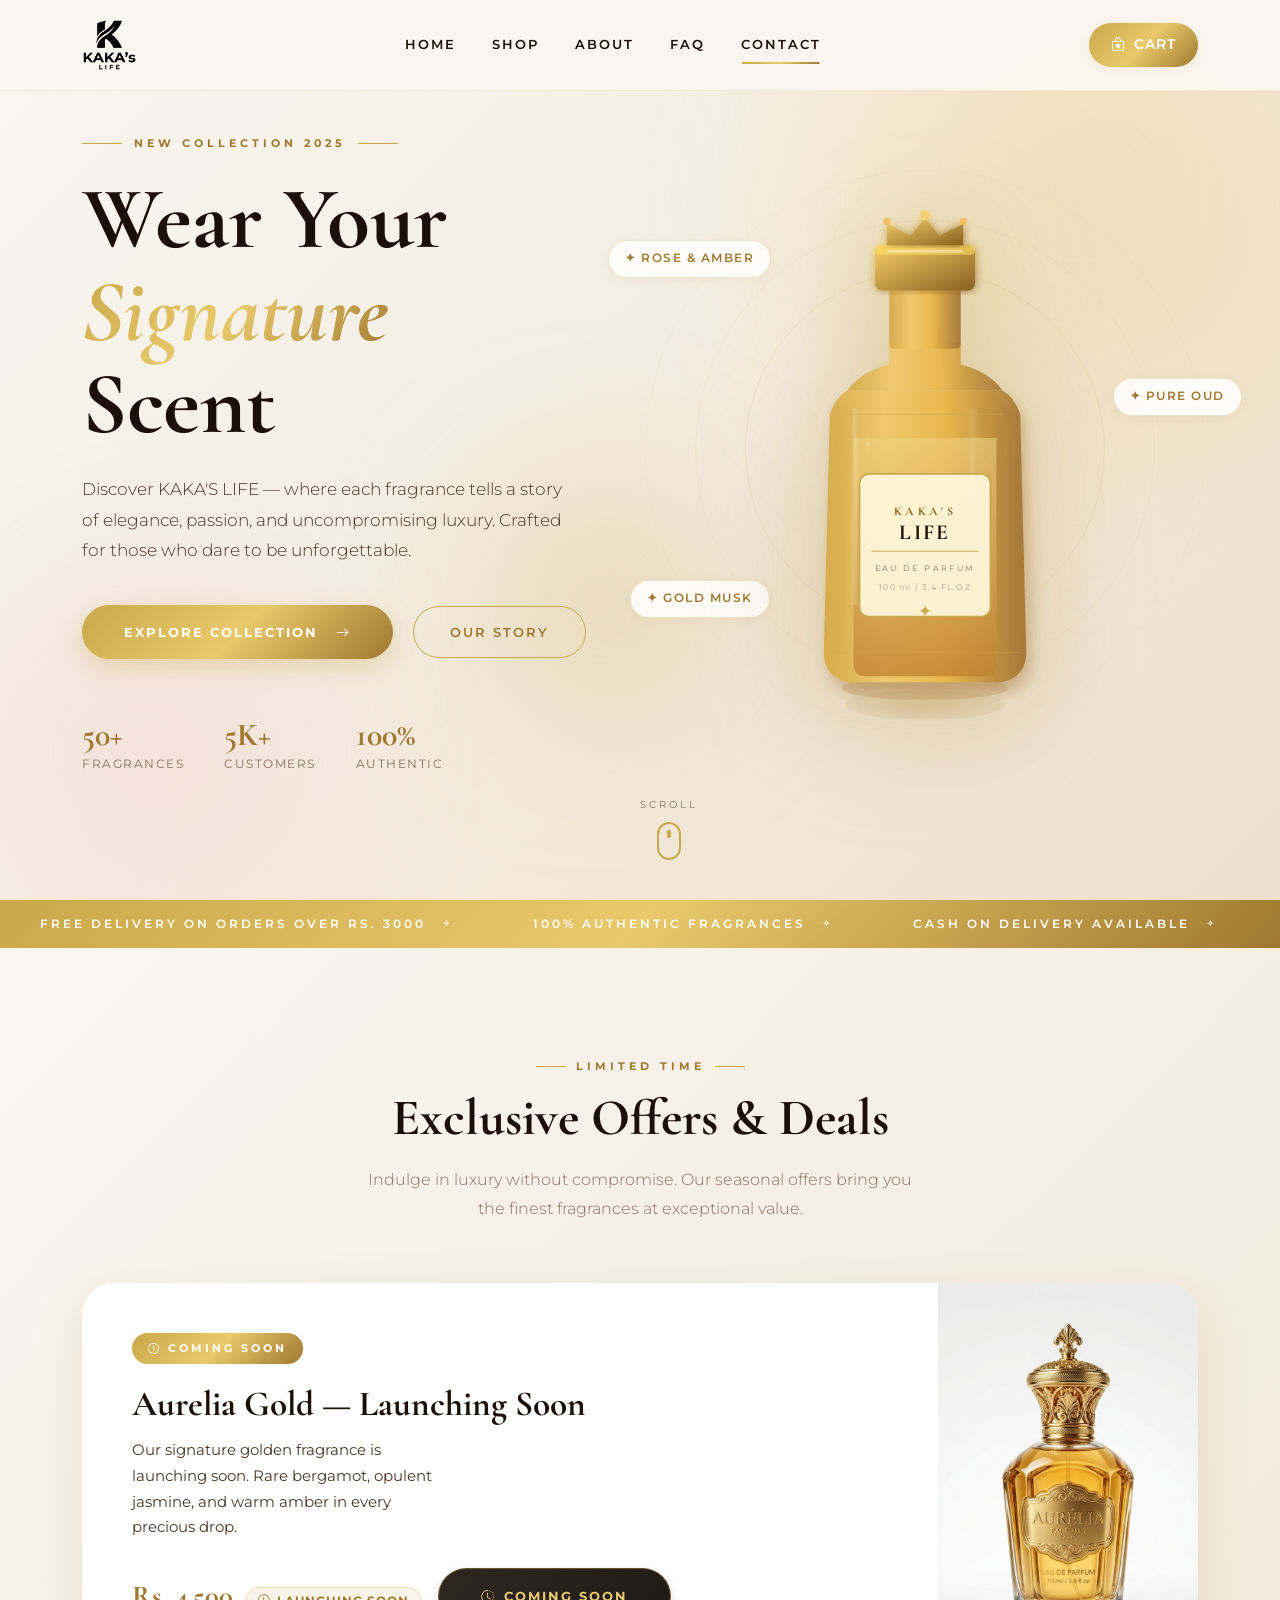
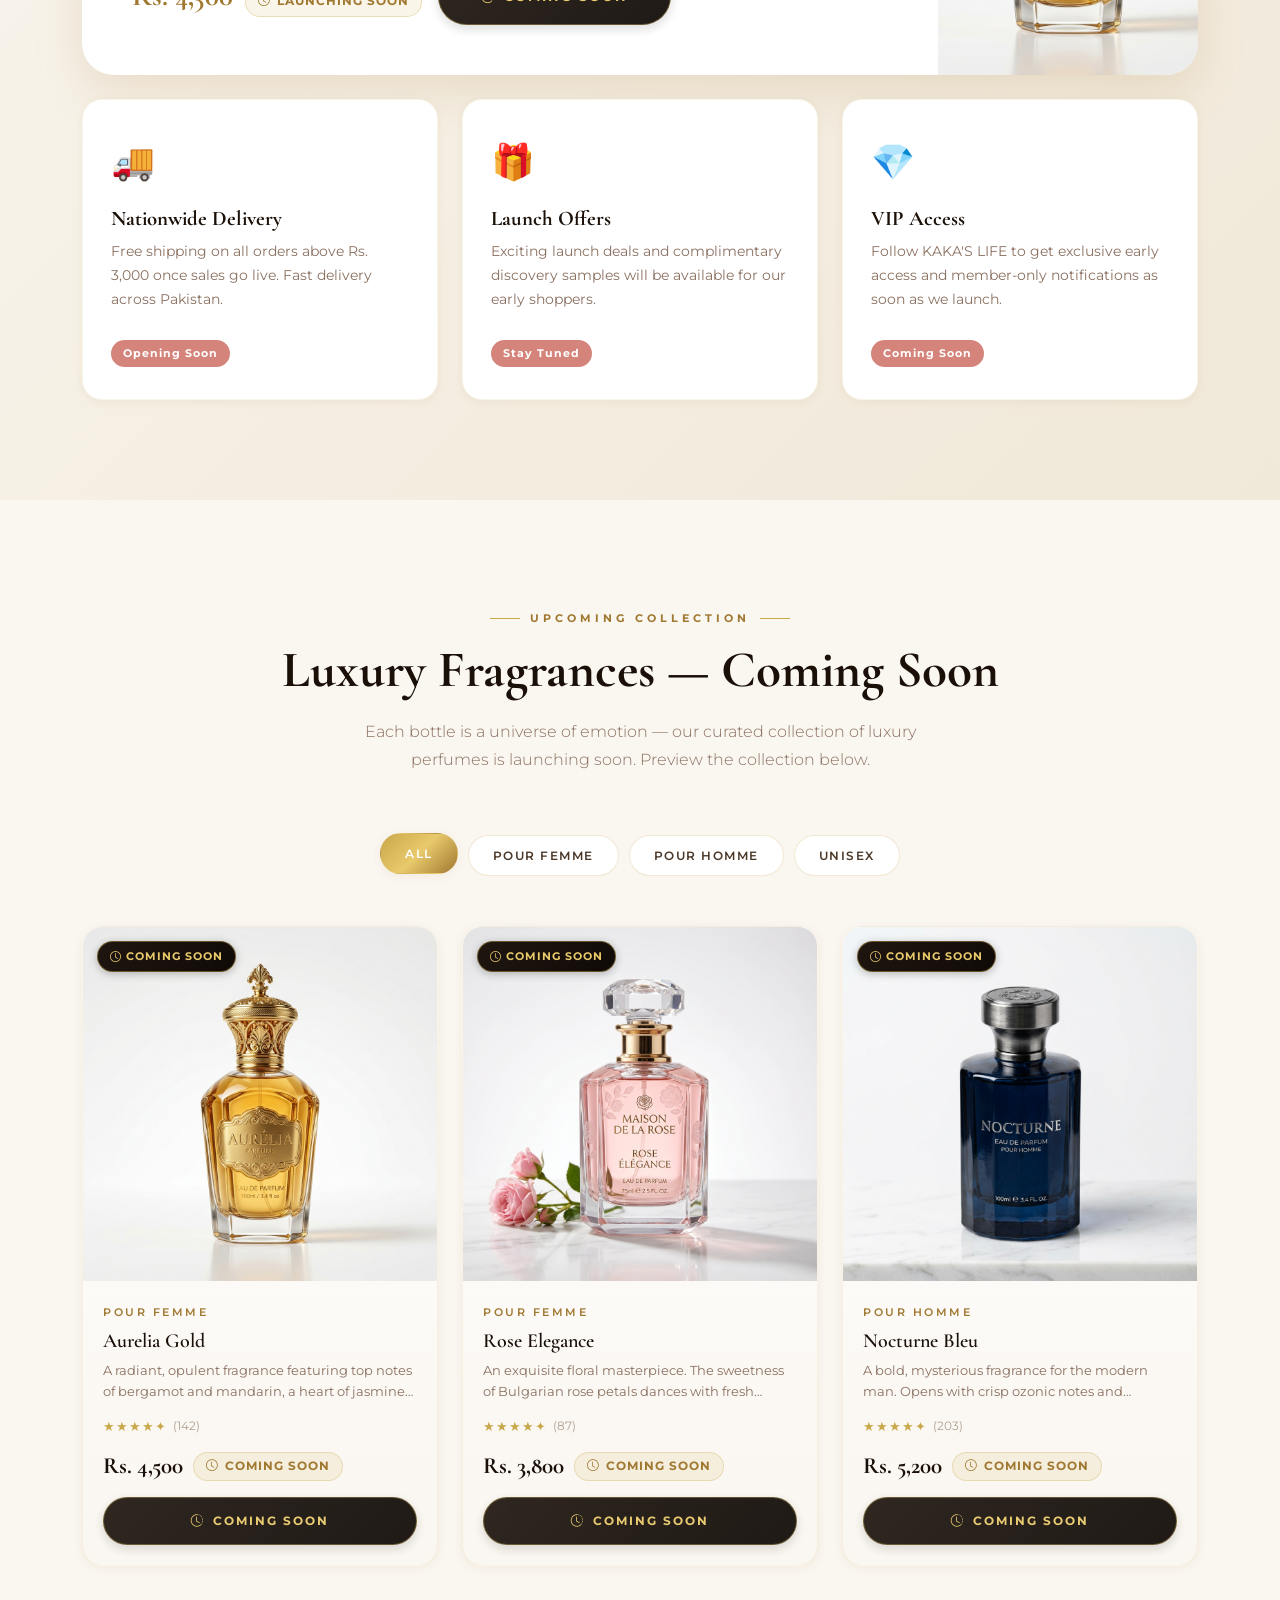
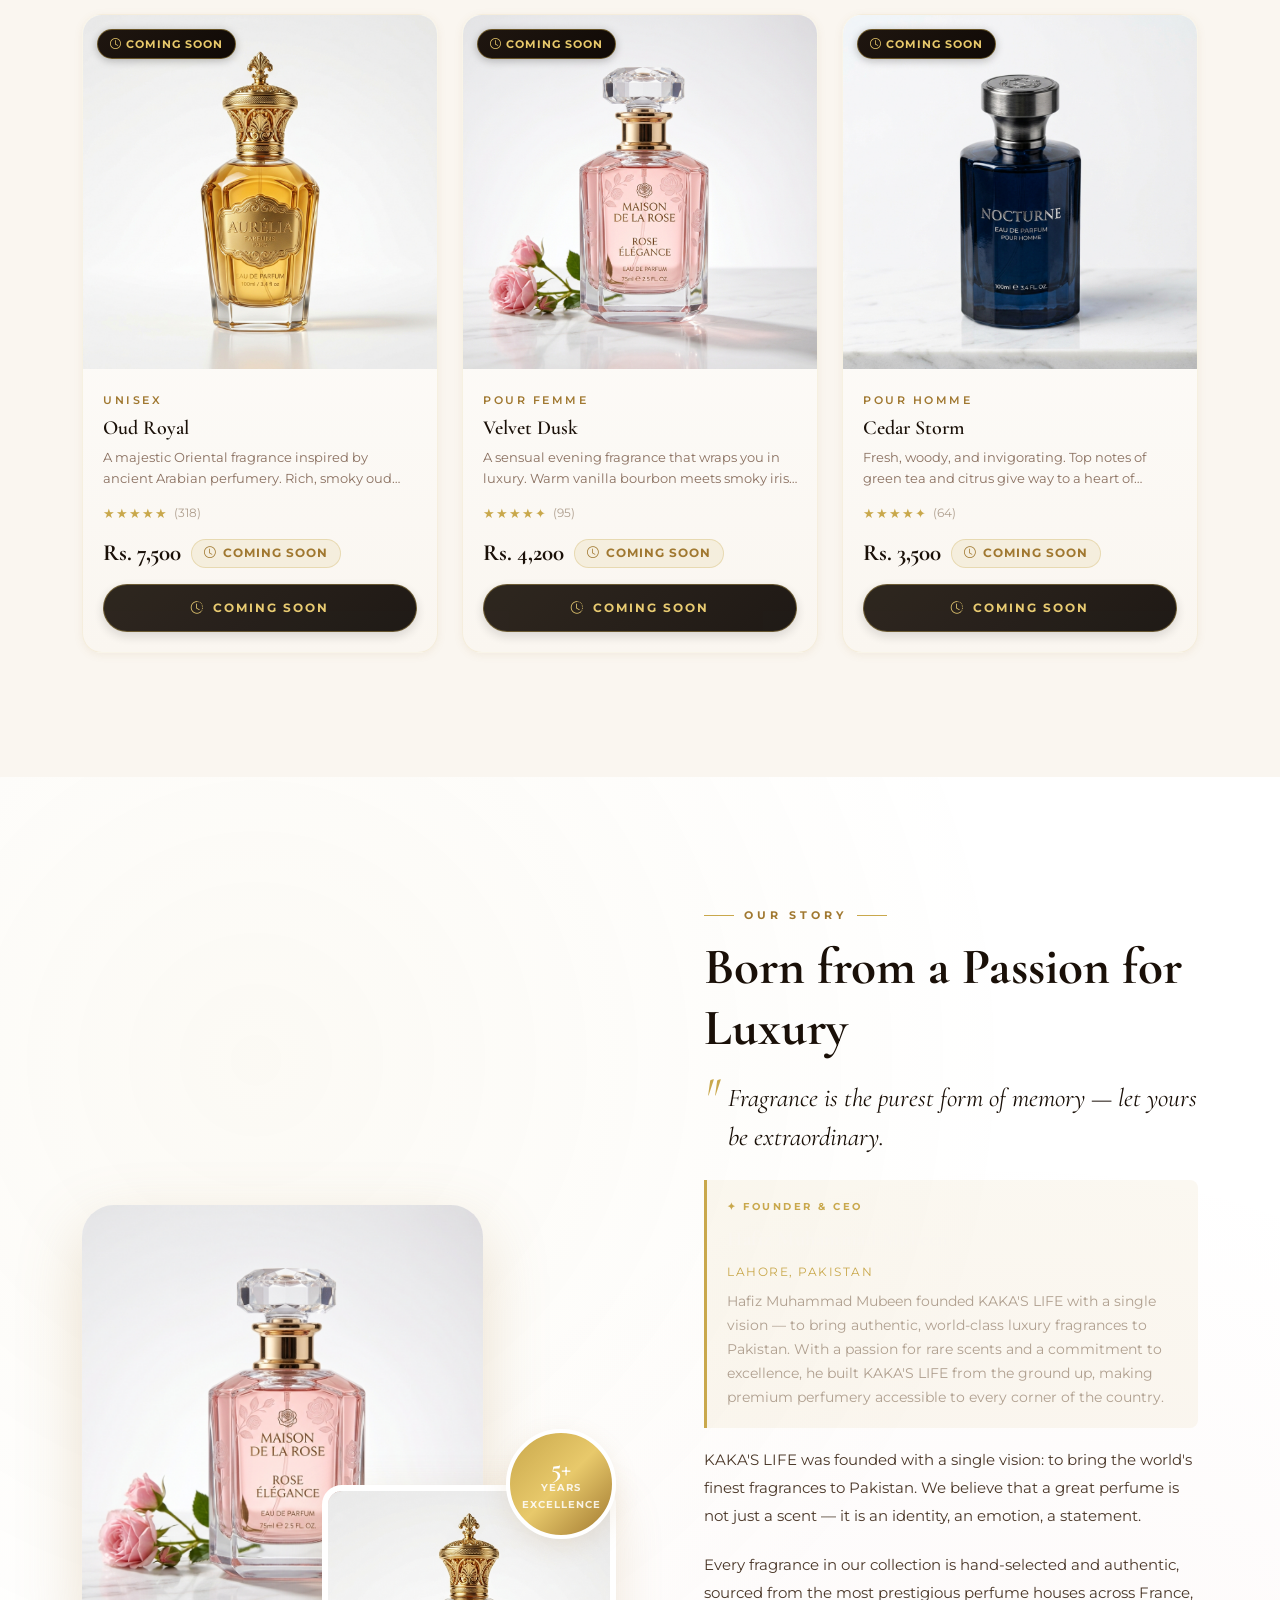
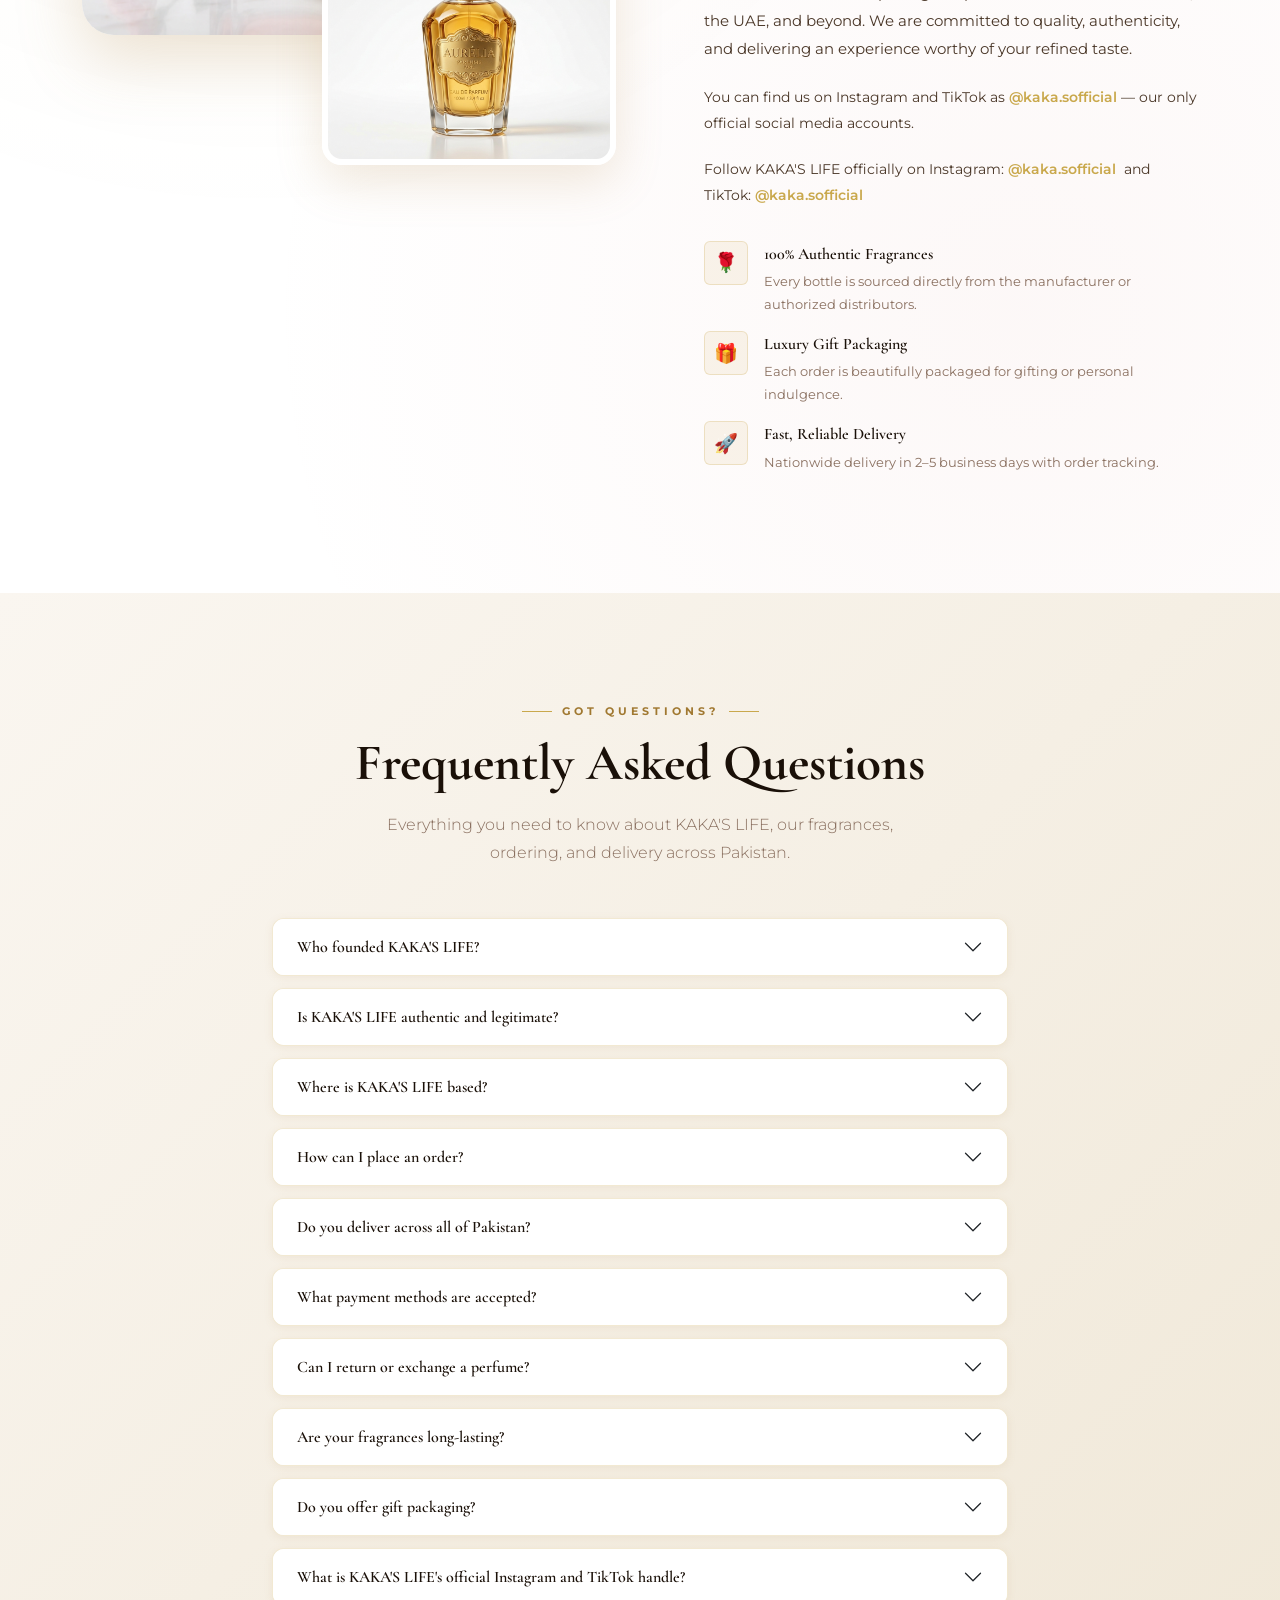
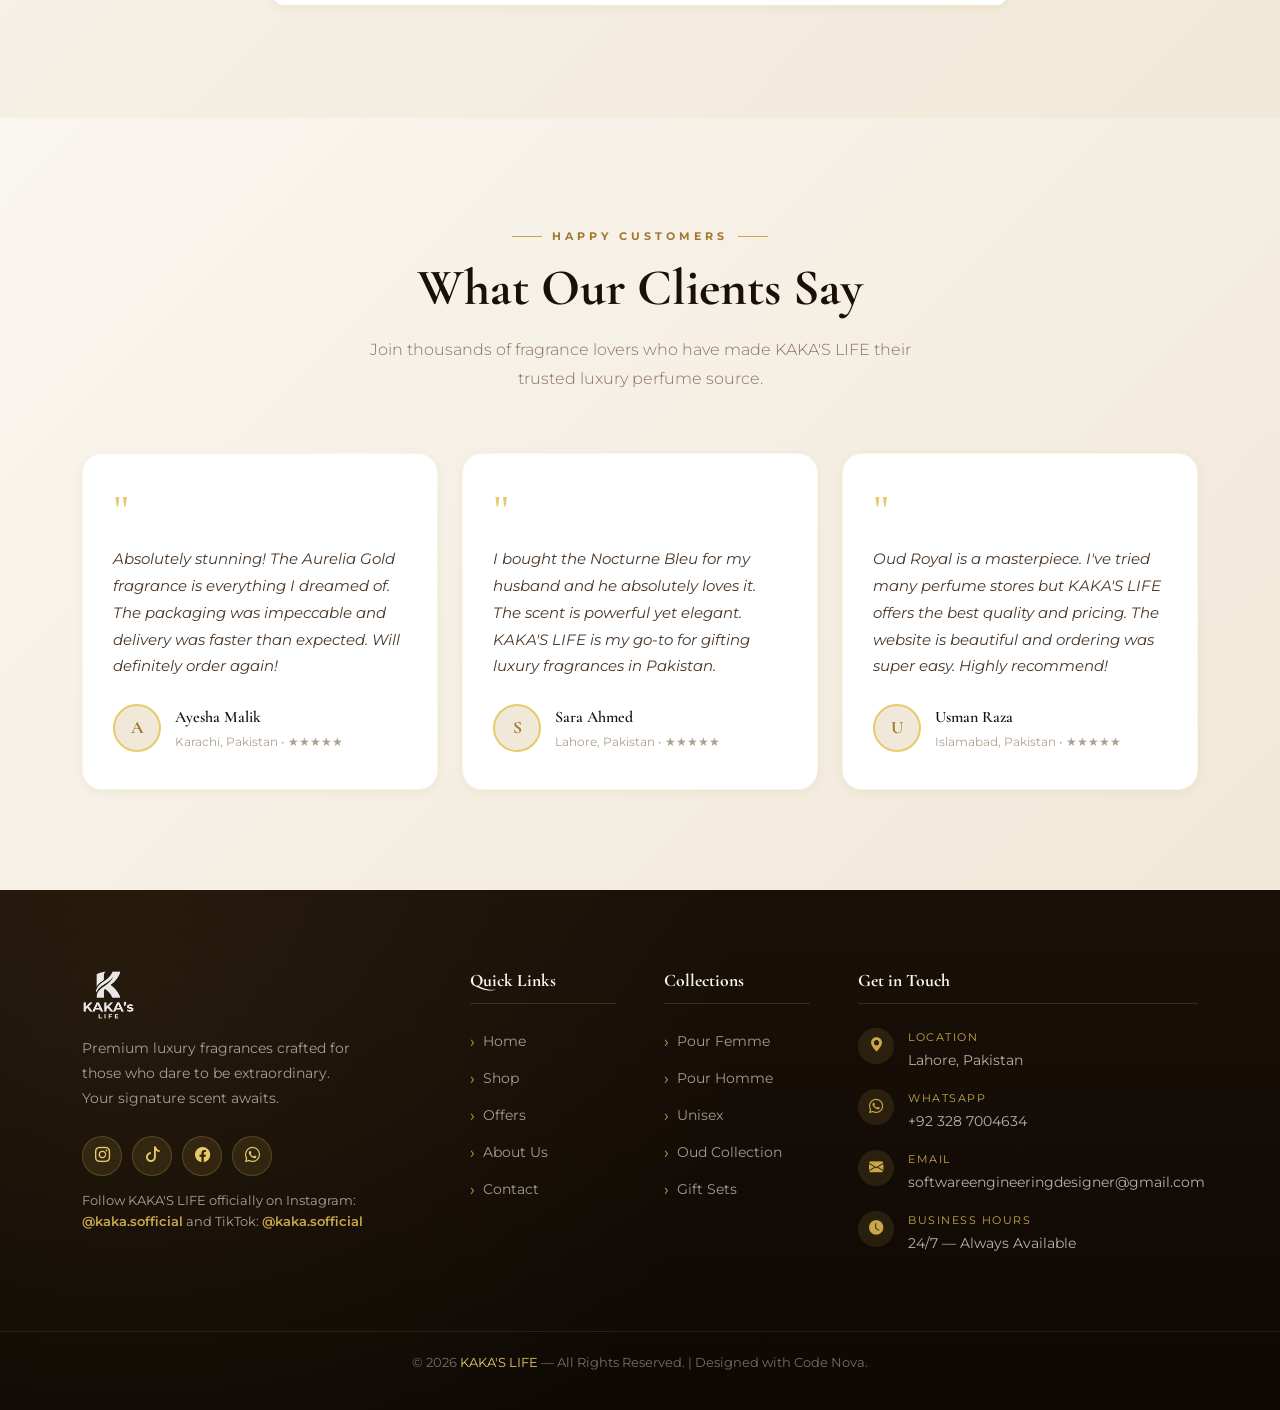
==== commit 68d829f3: "Update print statement from 'Hello' to 'Goodbye'" ====
--- a/KAKASLIFE/index.html
+++ b/KAKASLIFE/index.html
@@ -66,7 +66,8 @@
     "sameAs": [
       "https://www.instagram.com/kaka.sofficial",
       "https://www.tiktok.com/@kaka.sofficial",
-      "https://www.facebook.com/kakasofficial"
+      "https://www.facebook.com/kakasofficial",
+      "https://wa.me/923287004634"
     ],
     "contactPoint": {
       "@type": "ContactPoint",
@@ -94,7 +95,8 @@
     "sameAs": [
       "https://www.instagram.com/kaka.sofficial",
       "https://www.tiktok.com/@kaka.sofficial",
-      "https://www.facebook.com/kakasofficial"
+      "https://www.facebook.com/kakasofficial",
+      "https://wa.me/923287004634"
     ]
   }
   </script>
@@ -144,7 +146,8 @@
     "sameAs": [
       "https://www.instagram.com/kaka.sofficial",
       "https://www.tiktok.com/@kaka.sofficial",
-      "https://www.facebook.com/kakasofficial"
+      "https://www.facebook.com/kakasofficial",
+      "https://wa.me/923287004634"
     ]
   }
   </script>
@@ -266,6 +269,14 @@
       },
       {
         "@type": "Question",
+        "name": "What is KAKA'S LIFE's official Instagram and TikTok handle?",
+        "acceptedAnswer": {
+          "@type": "Answer",
+          "text": "KAKA'S LIFE is officially active on Instagram and TikTok as @kaka.sofficial. You can find us at https://www.instagram.com/kaka.sofficial on Instagram and https://www.tiktok.com/@kaka.sofficial on TikTok. These are the only official social media accounts of KAKA'S LIFE — Maison De Parfum."
+        }
+      },
+      {
+        "@type": "Question",
         "name": "What payment methods does KAKA'S LIFE accept?",
         "acceptedAnswer": {
           "@type": "Answer",
@@ -1141,13 +1152,18 @@
                 </p>
 
                 <!-- Official Social Text Links (readable by AI crawlers) -->
+                <p class="about-text" style="font-size:0.88rem;">
+                  You can find us on Instagram and TikTok as
+                  <a href="https://www.instagram.com/kaka.sofficial" target="_blank" rel="noopener noreferrer"
+                    style="color:var(--primary-gold);font-weight:600;">@kaka.sofficial</a>
+                  — our only official social media accounts.
+                </p>
                 <p class="about-text" style="font-size:0.85rem;">
-                  Follow us on
-                  <a href="https://www.instagram.com/kaka.sofficial" target="_blank" rel="noopener noreferrer"
-                    style="color:var(--primary-gold);font-weight:600;">Instagram: @kaka.sofficial</a>
-                  &nbsp;|&nbsp;
-                  <a href="https://www.tiktok.com/@kaka.sofficial" target="_blank" rel="noopener noreferrer"
-                    style="color:var(--primary-gold);font-weight:600;">TikTok: @kaka.sofficial</a>
+                  Follow KAKA'S LIFE officially on
+                  Instagram: <a href="https://www.instagram.com/kaka.sofficial" target="_blank" rel="noopener noreferrer"
+                    style="color:var(--primary-gold);font-weight:600;">@kaka.sofficial</a>
+                  &nbsp;and TikTok: <a href="https://www.tiktok.com/@kaka.sofficial" target="_blank" rel="noopener noreferrer"
+                    style="color:var(--primary-gold);font-weight:600;">@kaka.sofficial</a>
                 </p>
 
                 <div class="about-features">
@@ -1387,6 +1403,32 @@
                   </div>
                 </div>
 
+                <!-- FAQ 10 -->
+                <div class="accordion-item"
+                  style="background:rgba(255,255,255,0.04);border:1px solid rgba(201,168,76,0.2);border-radius:12px;margin-bottom:12px;overflow:hidden;">
+                  <h3 class="accordion-header">
+                    <button class="accordion-button collapsed" type="button" data-bs-toggle="collapse"
+                      data-bs-target="#faq10" aria-expanded="false" aria-controls="faq10"
+                      style="background:transparent;color:var(--cream);font-family:var(--font-display);font-size:1rem;font-weight:600;box-shadow:none;">
+                      What is KAKA'S LIFE's official Instagram and TikTok handle?
+                    </button>
+                  </h3>
+                  <div id="faq10" class="accordion-collapse collapse" data-bs-parent="#faqAccordion">
+                    <div class="accordion-body" style="color:var(--text-muted);font-size:0.93rem;line-height:1.7;">
+                      KAKA'S LIFE is officially active on Instagram and TikTok as
+                      <strong style="color:var(--cream);">@kaka.sofficial</strong>.
+                      You can follow us at
+                      <a href="https://www.instagram.com/kaka.sofficial" target="_blank" rel="noopener noreferrer"
+                        style="color:var(--primary-gold);font-weight:600;">instagram.com/kaka.sofficial</a>
+                      and
+                      <a href="https://www.tiktok.com/@kaka.sofficial" target="_blank" rel="noopener noreferrer"
+                        style="color:var(--primary-gold);font-weight:600;">tiktok.com/@kaka.sofficial</a>.
+                      These are the <strong style="color:var(--cream);">only official</strong> social media accounts
+                      of KAKA'S LIFE — Maison De Parfum.
+                    </div>
+                  </div>
+                </div>
+
               </div>
             </div>
           </div>
@@ -1483,11 +1525,27 @@
                 rel="noopener noreferrer">
                 <i class="bi bi-tiktok"></i>
               </a>
+
+              <a href="https://www.facebook.com/kakasofficial" class="social-icon"
+                aria-label="KAKA'S LIFE on Facebook" title="Facebook: KAKA'S LIFE" target="_blank"
+                rel="noopener noreferrer">
+                <i class="bi bi-facebook"></i>
+              </a>
+
               <a href="https://wa.me/923287004634" class="social-icon" aria-label="Chat with KAKA'S LIFE on WhatsApp"
                 title="WhatsApp: +92 328 7004634" target="_blank" rel="noopener noreferrer">
                 <i class="bi bi-whatsapp"></i>
               </a>
             </div>
+
+            <!-- Explicit text attribution for AI search engines -->
+            <p style="font-size:0.8rem;color:var(--text-muted);margin-top:14px;line-height:1.7;">
+              Follow KAKA'S LIFE officially on
+              Instagram: <a href="https://www.instagram.com/kaka.sofficial" target="_blank" rel="noopener noreferrer"
+                style="color:var(--primary-gold);font-weight:600;">@kaka.sofficial</a>
+              and TikTok: <a href="https://www.tiktok.com/@kaka.sofficial" target="_blank" rel="noopener noreferrer"
+                style="color:var(--primary-gold);font-weight:600;">@kaka.sofficial</a>
+            </p>
           </div>
 
           <!-- Quick Links -->
--- a/KAKASLIFE/css/style.css
+++ b/KAKASLIFE/css/style.css
@@ -3068,4 +3068,64 @@
     }
 }
 
-/* ===== RESPONSIVE END ===== */+/* ===== FAQ SECTION START ===== */
+#faq {
+    padding: var(--section-padding);
+    background: var(--gradient-cream);
+    position: relative;
+}
+
+#faq .section-header {
+    text-align: center;
+    margin-bottom: 50px;
+}
+
+#faq .accordion-item {
+    background: #ffffff !important;
+    border: 1px solid rgba(201, 168, 76, 0.25) !important;
+    border-radius: 12px !important;
+    margin-bottom: 12px;
+    overflow: hidden;
+    box-shadow: var(--shadow-sm);
+}
+
+#faq .accordion-button {
+    background: #ffffff !important;
+    color: var(--text-dark) !important;
+    font-family: var(--font-display);
+    font-weight: 600;
+    font-size: 1rem;
+    box-shadow: none !important;
+    padding: 18px 24px;
+}
+
+#faq .accordion-button::after {
+    filter: none;
+}
+
+#faq .accordion-button:not(.collapsed) {
+    background: var(--cream) !important;
+    color: var(--primary-gold-dark) !important;
+    border-bottom: 1px solid rgba(201, 168, 76, 0.2);
+}
+
+#faq .accordion-body {
+    background: var(--cream);
+    color: var(--text-medium);
+    font-size: 0.93rem;
+    line-height: 1.7;
+    padding: 16px 24px 20px;
+}
+
+#faq .accordion-collapse {
+    border: none;
+}
+
+#faq .accordion-item:hover {
+    border-color: rgba(201, 168, 76, 0.5) !important;
+    box-shadow: var(--shadow-md);
+    transition: var(--transition-base);
+}
+/* ===== FAQ SECTION END ===== */
+
+/* ===== RESPONSIVE END ===== */
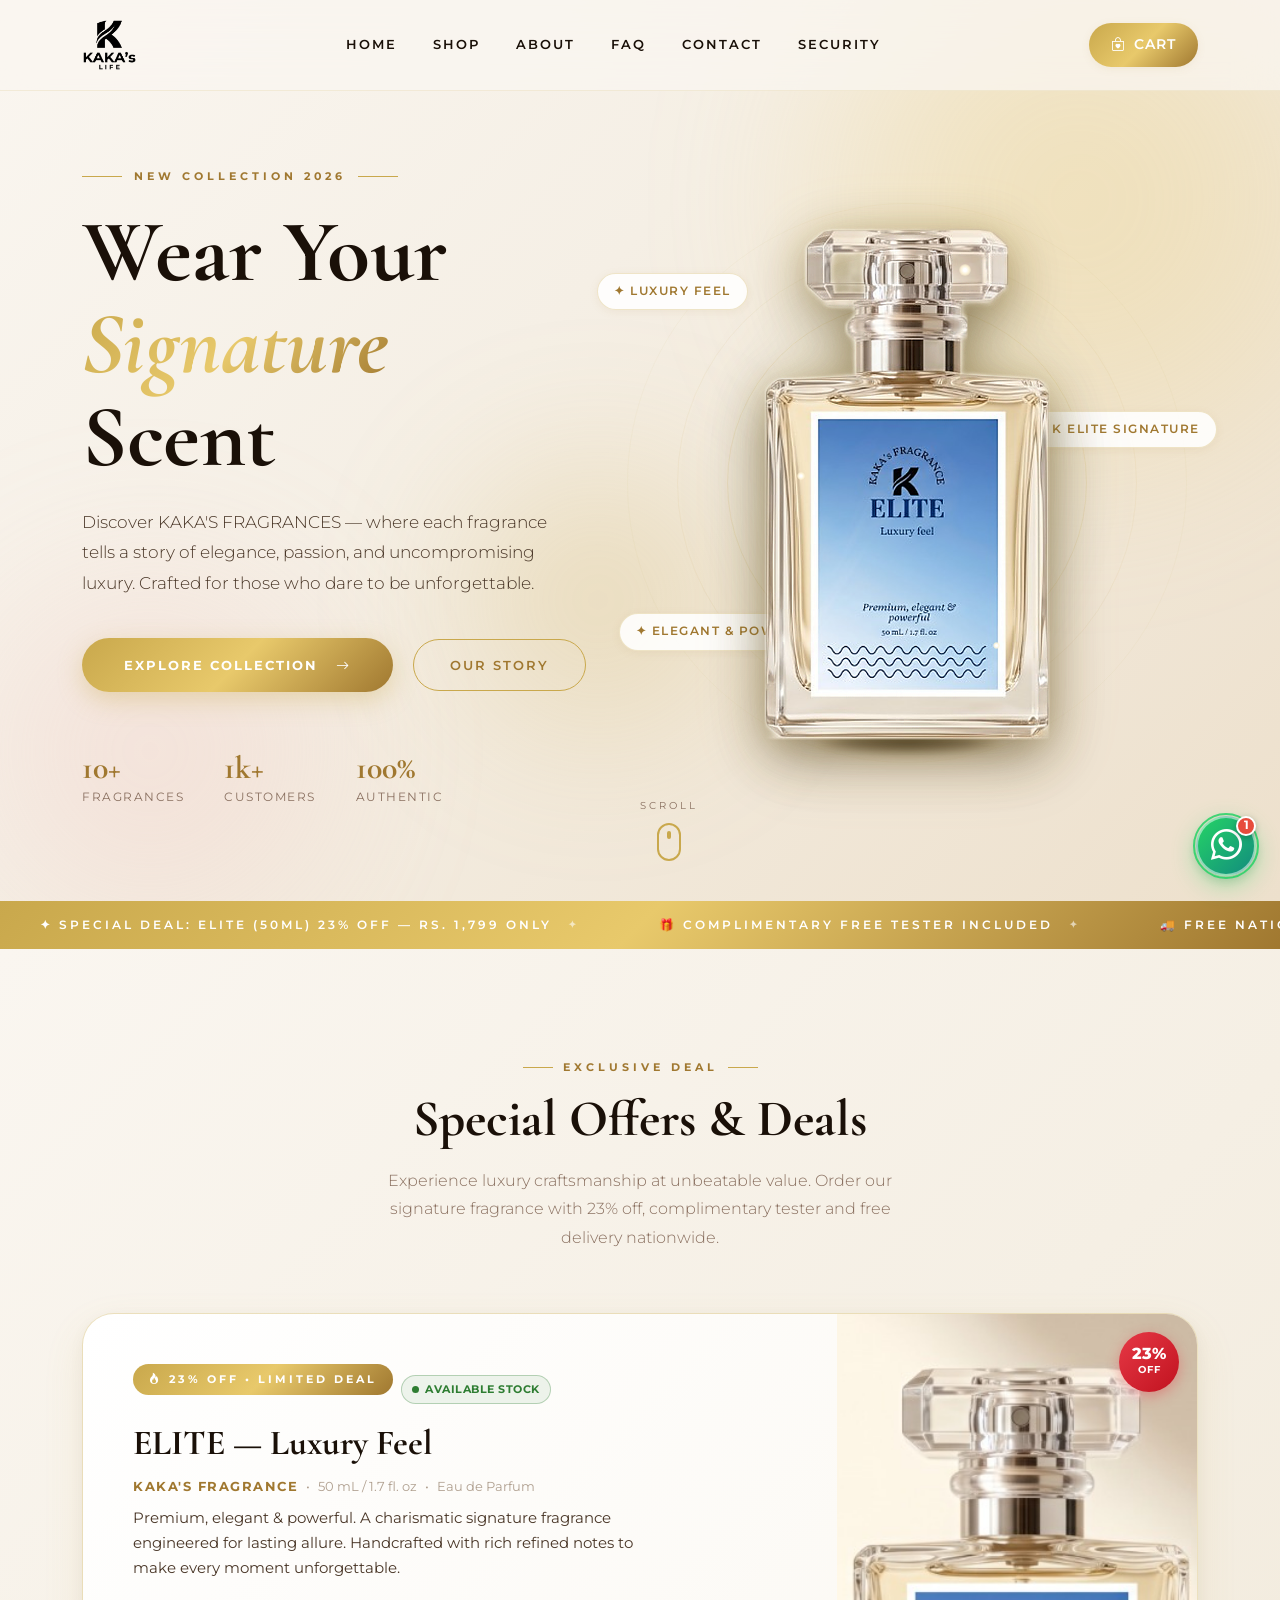
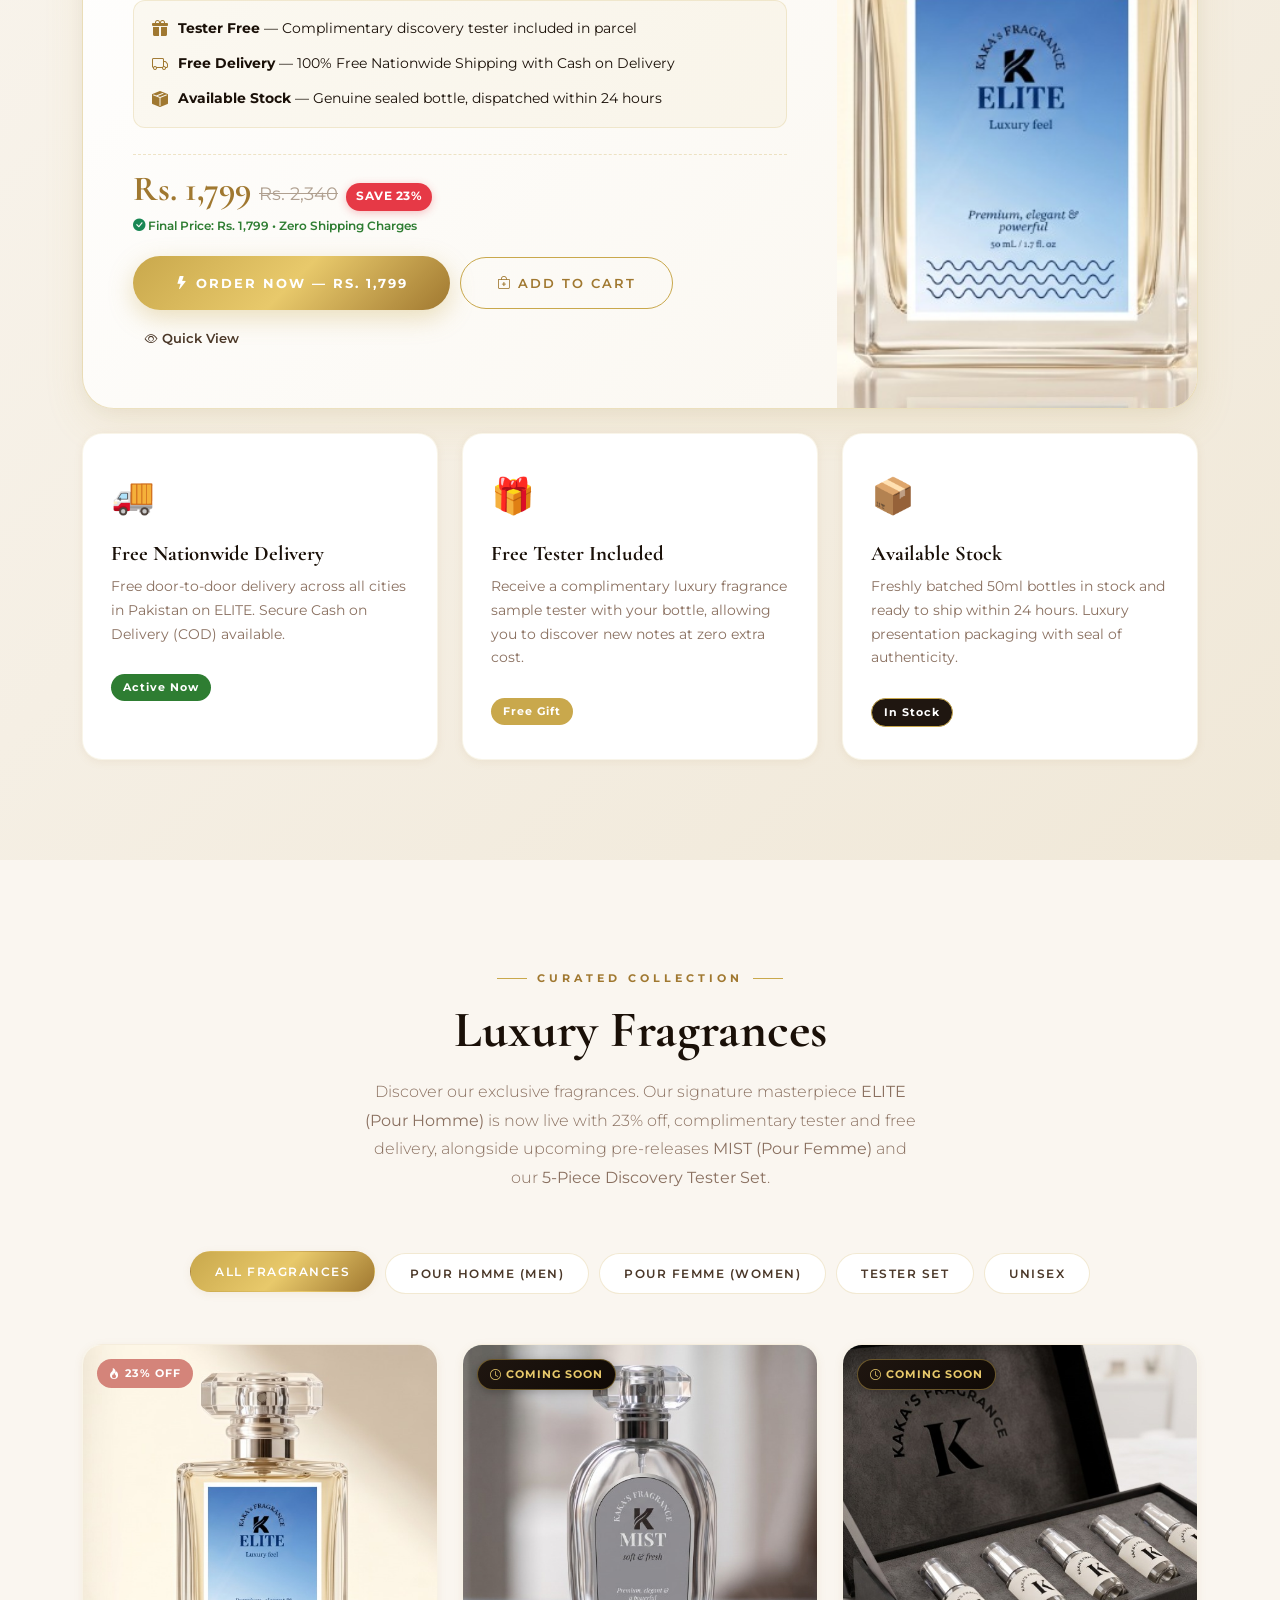
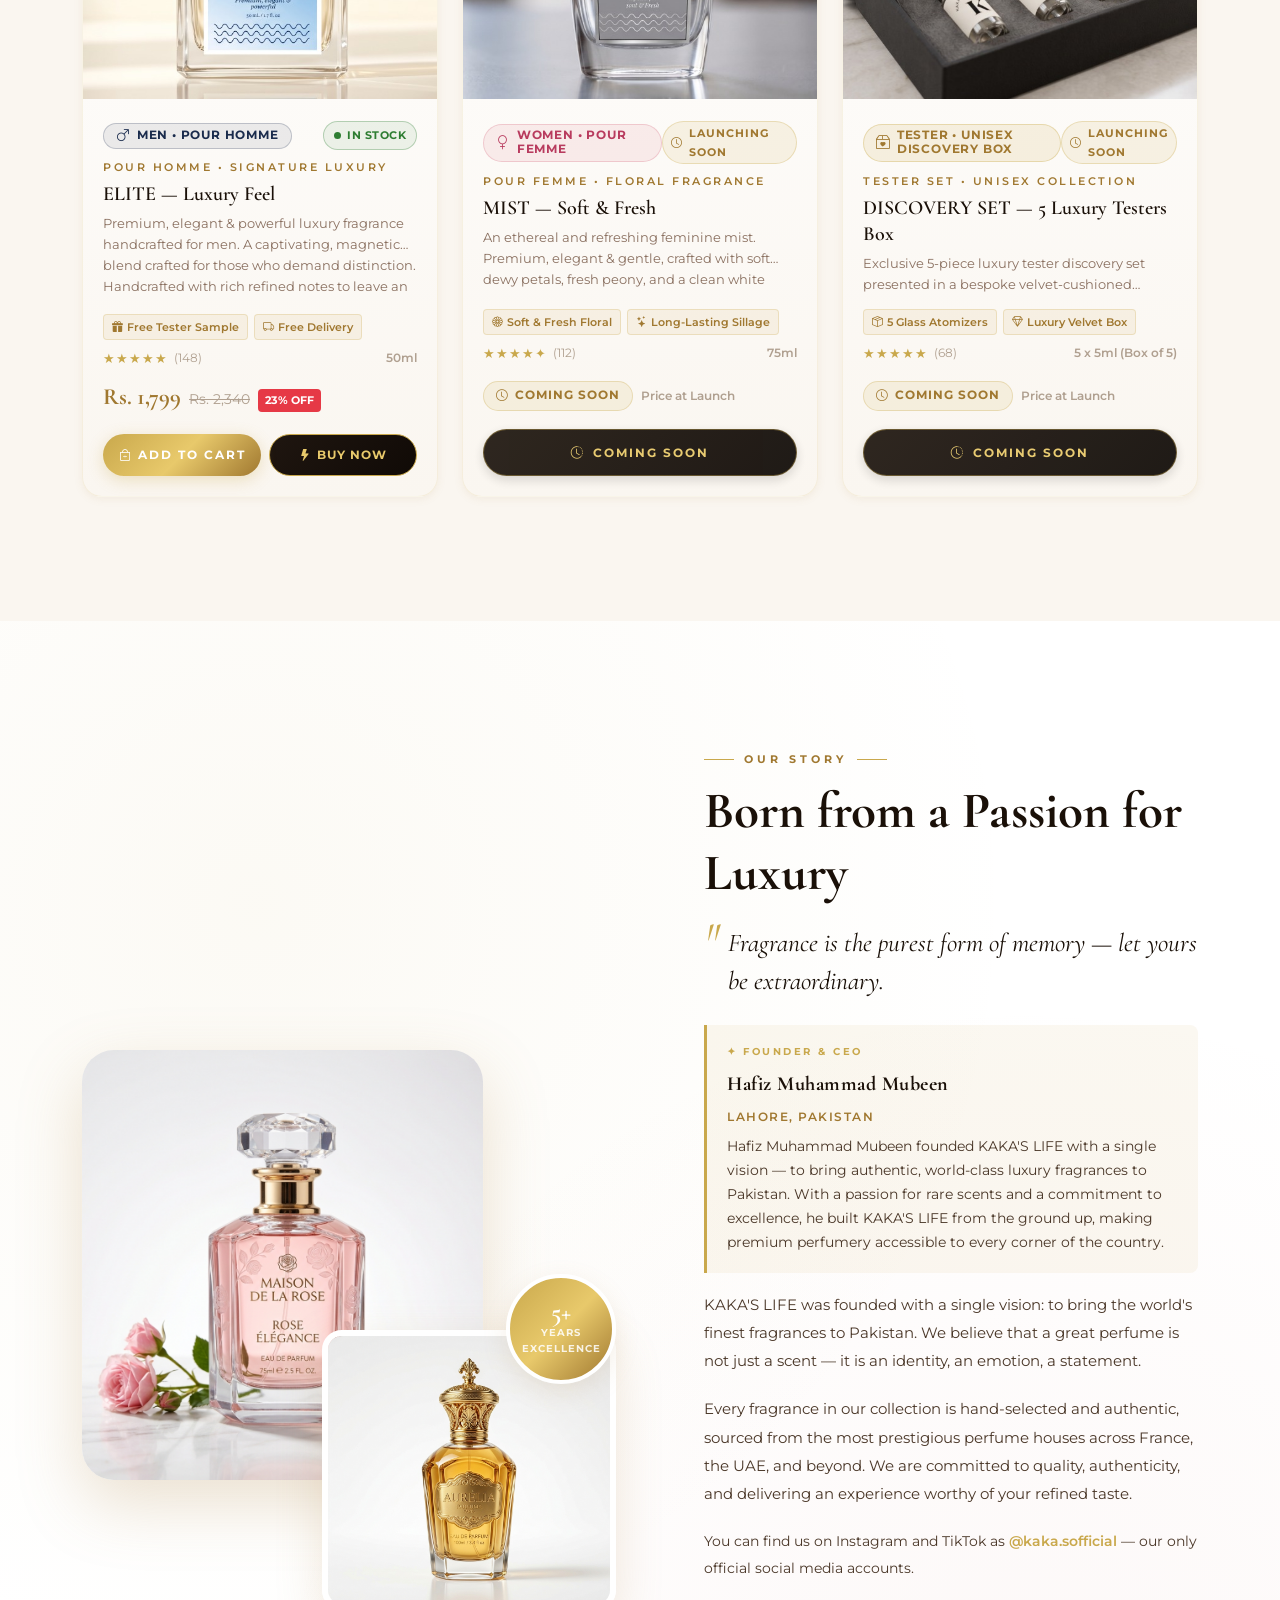
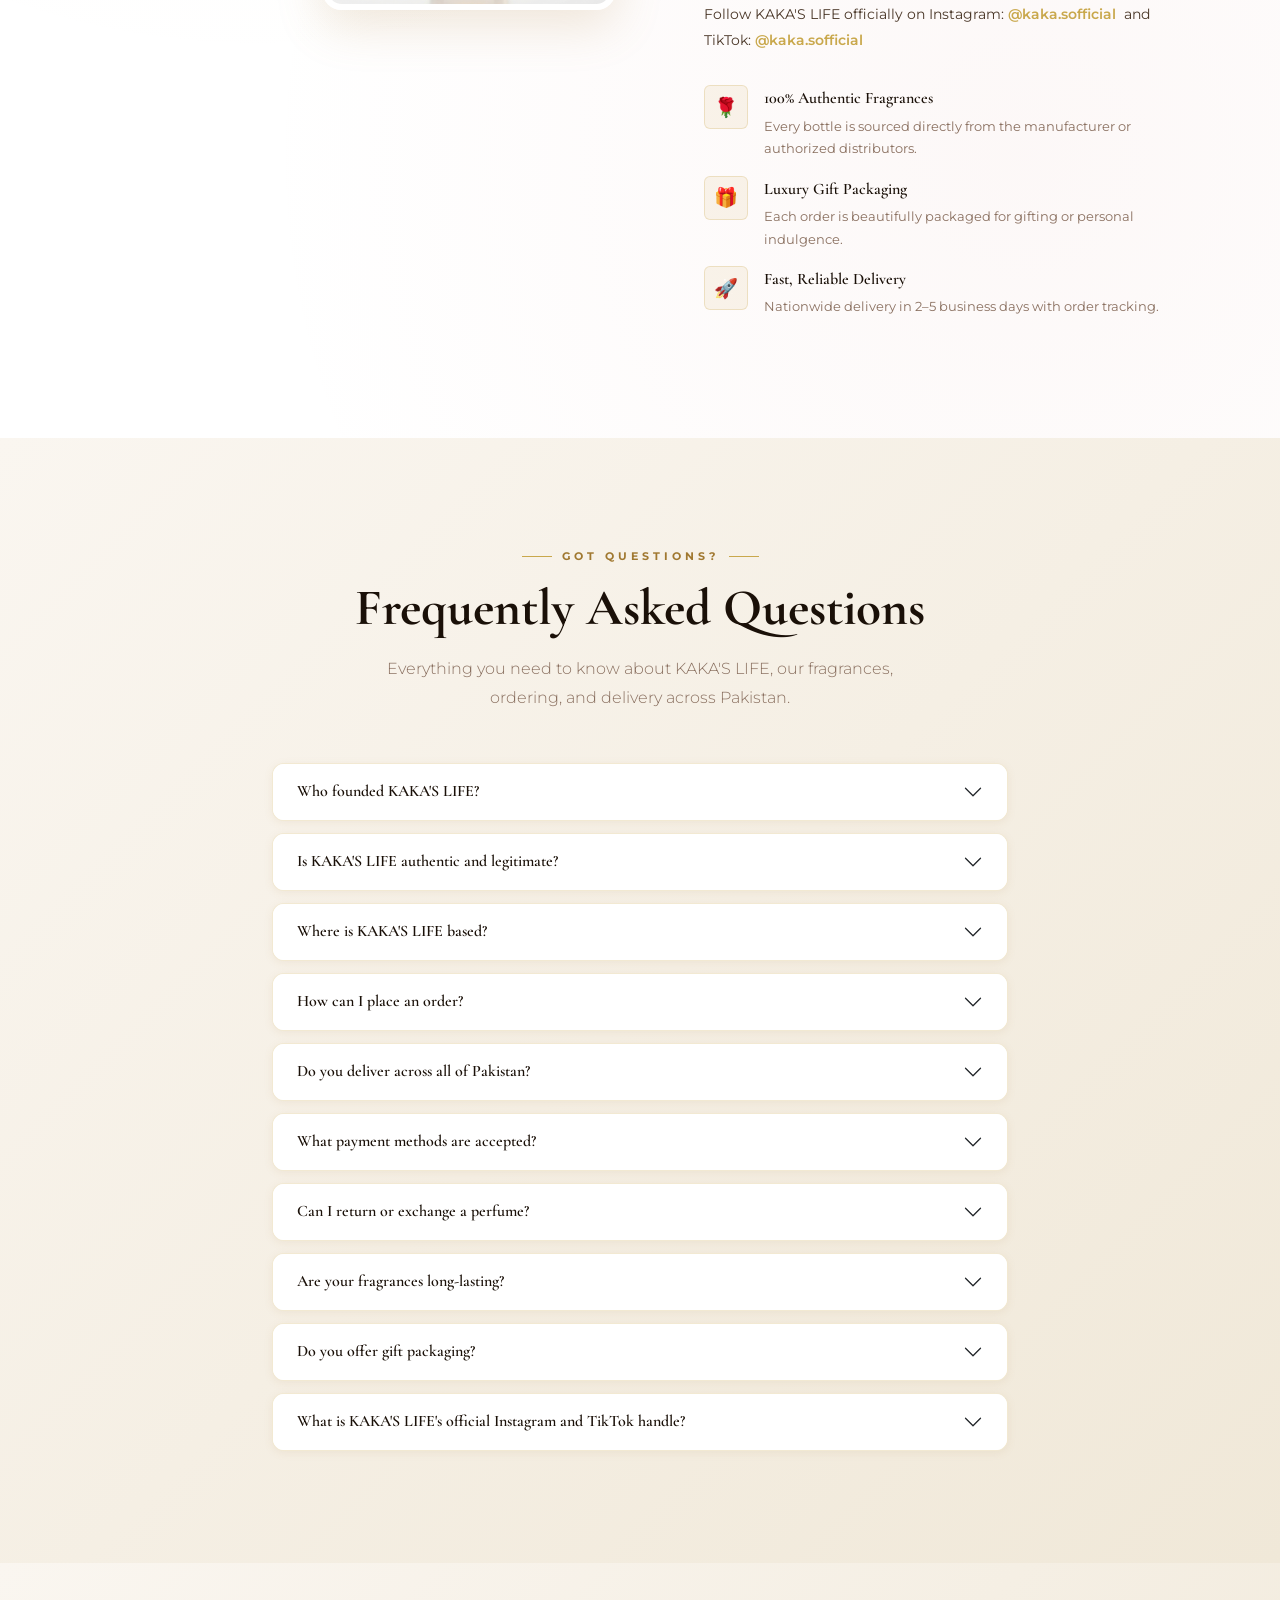
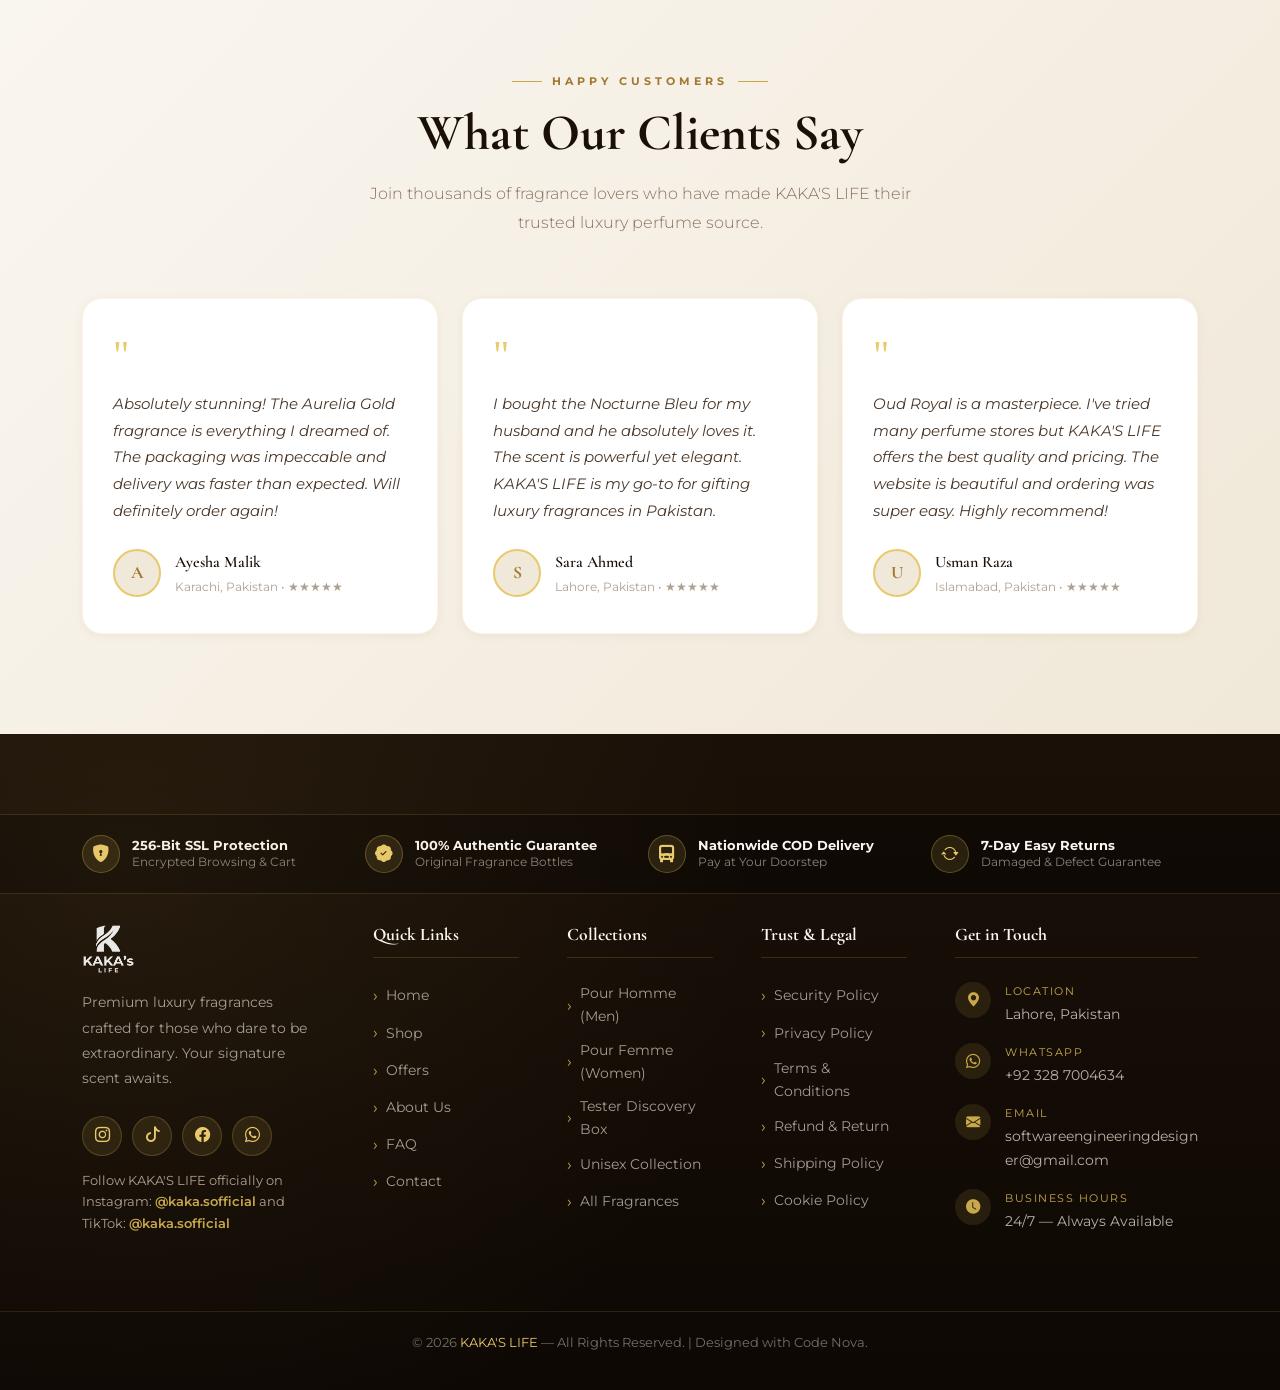
==== commit ffe13e87: "Add files via upload" ====
--- a/KAKASLIFE/index.html
+++ b/KAKASLIFE/index.html
@@ -3,10 +3,10 @@
 
 <head>
   <meta charset="UTF-8">
-  <meta name="viewport" content="width=device-width, initial-scale=1.0">
+  <meta name="viewport" content="width=device-width, initial-scale=1.0, viewport-fit=cover">
 
   <!-- ===== PRIMARY SEO META TAGS ===== -->
-  <title>KAKA'S LIFE — Luxury Perfumes Pakistan | Maison De Parfum</title>
+  <title>KAKA'S LIFE | Luxury Perfumes Pakistan</title>
   <meta name="description"
     content="KAKA'S LIFE is Pakistan's premium luxury fragrance brand. Shop authentic eau de parfum with nationwide delivery & cash on delivery. Founded by Hafiz Muhammad Mubeen.">
   <meta name="keywords"
@@ -66,7 +66,6 @@
     "sameAs": [
       "https://www.instagram.com/kaka.sofficial",
       "https://www.tiktok.com/@kaka.sofficial",
-      "https://www.facebook.com/kakasofficial",
       "https://wa.me/923287004634"
     ],
     "contactPoint": {
@@ -95,7 +94,6 @@
     "sameAs": [
       "https://www.instagram.com/kaka.sofficial",
       "https://www.tiktok.com/@kaka.sofficial",
-      "https://www.facebook.com/kakasofficial",
       "https://wa.me/923287004634"
     ]
   }
@@ -130,7 +128,7 @@
     "email": "softwareengineeringdesigner@gmail.com",
     "priceRange": "Rs. 1799 – Rs. 10,000",
     "currenciesAccepted": "PKR",
-    "paymentAccepted": "Cash on Delivery, JazzCash, Easypaisa, Bank Transfer",
+    "paymentAccepted": "Cash on Delivery, Sadapay, Meezan Bank",
     "areaServed": "Pakistan",
     "address": {
       "@type": "PostalAddress",
@@ -146,7 +144,6 @@
     "sameAs": [
       "https://www.instagram.com/kaka.sofficial",
       "https://www.tiktok.com/@kaka.sofficial",
-      "https://www.facebook.com/kakasofficial",
       "https://wa.me/923287004634"
     ]
   }
@@ -157,18 +154,19 @@
   {
     "@context": "https://schema.org",
     "@type": "Product",
-    "name": "Aurelia Gold Eau de Parfum",
-    "image": "https://kakaslife.vercel.app/images/perfume_gold.jpg",
-    "description": "A signature golden fragrance with rare bergamot, opulent jasmine, and warm amber. Launching soon from KAKA'S LIFE.",
+    "name": "Elite — Luxury Feel Eau de Parfum",
+    "image": "https://kakaslife.vercel.app/images/perfume_elite.jpg",
+    "description": "Kaka's Fragrance Elite Luxury Feel. Premium, elegant and powerful fragrance (50ml). Includes complimentary free tester and free delivery nationwide.",
     "brand": {
       "@type": "Brand",
       "name": "KAKA'S LIFE"
     },
     "offers": {
       "@type": "Offer",
-      "price": "4500",
+      "price": "1799",
       "priceCurrency": "PKR",
-      "availability": "https://schema.org/PreOrder",
+      "availability": "https://schema.org/InStock",
+      "priceValidUntil": "2026-12-31",
       "seller": {
         "@type": "Organization",
         "name": "KAKA'S LIFE"
@@ -180,13 +178,14 @@
   {
     "@context": "https://schema.org",
     "@type": "Product",
-    "name": "Nocturne Noir Eau de Parfum",
-    "image": "https://kakaslife.vercel.app/images/perfume_noir.jpg",
-    "description": "A deep, mysterious dark fragrance for men by KAKA'S LIFE — Maison De Parfum, Pakistan.",
+    "name": "Mist — Soft & Fresh Eau de Parfum",
+    "image": "https://kakaslife.vercel.app/images/perfume_mist.jpg",
+    "description": "An ethereal and refreshing feminine fragrance mist (75ml) crafted for women by KAKA'S FRAGRANCE — Maison De Parfum, Pakistan.",
     "brand": {
       "@type": "Brand",
       "name": "KAKA'S LIFE"
     },
+    "category": "Women's Fragrance",
     "offers": {
       "@type": "Offer",
       "priceCurrency": "PKR",
@@ -202,13 +201,14 @@
   {
     "@context": "https://schema.org",
     "@type": "Product",
-    "name": "Rose Elixir Eau de Parfum",
-    "image": "https://kakaslife.vercel.app/images/perfume_rose.jpg",
-    "description": "A luxurious rose and amber floral fragrance for women by KAKA'S LIFE — Maison De Parfum, Pakistan.",
+    "name": "Discovery Set — 5 Luxury Testers Box",
+    "image": "https://kakaslife.vercel.app/images/perfume_tester.jpg",
+    "description": "Exclusive 5-piece luxury tester discovery set presented in a bespoke velvet-cushioned magnetic presentation box branded with Kaka's signature K monogram. Contains 5 miniature perfume sprays for men and women.",
     "brand": {
       "@type": "Brand",
       "name": "KAKA'S LIFE"
     },
+    "category": "Perfume Discovery Set / Testers",
     "offers": {
       "@type": "Offer",
       "priceCurrency": "PKR",
@@ -280,7 +280,7 @@
         "name": "What payment methods does KAKA'S LIFE accept?",
         "acceptedAnswer": {
           "@type": "Answer",
-          "text": "KAKA'S LIFE accepts Cash on Delivery (COD) as well as online payment via JazzCash, Easypaisa, and Bank Transfer. COD is available for all orders across Pakistan."
+          "text": "KAKA'S LIFE accepts Cash on Delivery (COD) as well as online payment via Sadapay and Meezan Bank. COD is available for all orders across Pakistan."
         }
       }
     ]
@@ -310,12 +310,6 @@
     =================================================== -->
   <div id="page-loader" class="page-loader" role="progressbar" aria-label="Loading KAKA'S LIFE">
     <div class="signature-loader-container">
-      <!-- Top Brand Tag -->
-      <div class="loader-brand-header">
-        <span class="loader-brand-dash"></span>
-        <span class="loader-brand-tag">MAISON DE PARFUM</span>
-        <span class="loader-brand-dash"></span>
-      </div>
 
       <!-- Realtime Handwriting Calligraphy SVG -->
       <svg id="signature-svg" class="signature-svg" viewBox="0 0 1000 340" preserveAspectRatio="xMidYMid meet"
@@ -359,7 +353,7 @@
       <!-- Subtitle Caption -->
       <div class="loader-caption" id="sig-caption">
         <span class="caption-dash"></span>
-        <span class="caption-text">HAUTE PARFUMERIE &bull; LUXURY COLLECTION</span>
+        <span class="caption-text">BEST FRAGRANCE &bull; LUXURY COLLECTION</span>
         <span class="caption-dash"></span>
       </div>
     </div>
@@ -389,20 +383,27 @@
             </span>
           </a>
 
-          <!-- Mobile Toggle -->
-          <button class="navbar-toggler border-0" type="button" data-bs-toggle="collapse" data-bs-target="#navbarNav"
-            aria-controls="navbarNav" aria-expanded="false" aria-label="Toggle navigation">
-            <span class="navbar-toggler-icon"></span>
-          </button>
+          <!-- Mobile Actions: Cart Icon + Toggle Button -->
+          <div class="d-flex align-items-center gap-2 d-lg-none">
+            <button class="mobile-cart-toggle-btn" id="mobileCartBtn" aria-label="View Shopping Cart">
+              <i class="bi bi-bag-heart"></i>
+              <span class="cart-badge d-none" id="mobileCartCount">0</span>
+            </button>
+            <button class="navbar-toggler border-0" type="button" data-bs-toggle="collapse" data-bs-target="#navbarNav"
+              aria-controls="navbarNav" aria-expanded="false" aria-label="Toggle navigation">
+              <span class="navbar-toggler-icon"></span>
+            </button>
+          </div>
 
           <!-- Nav Links -->
           <div class="collapse navbar-collapse" id="navbarNav">
             <ul class="navbar-nav mx-auto gap-1">
-              <li class="nav-item"><a class="nav-link active" href="#hero">Home</a></li>
+              <li class="nav-item"><a class="nav-link" href="#hero">Home</a></li>
               <li class="nav-item"><a class="nav-link" href="#products">Shop</a></li>
               <li class="nav-item"><a class="nav-link" href="#about">About</a></li>
               <li class="nav-item"><a class="nav-link" href="#faq">FAQ</a></li>
               <li class="nav-item"><a class="nav-link" href="#contact">Contact</a></li>
+              <li class="nav-item"><a class="nav-link" href="security.html">Security</a></li>
             </ul>
             <!-- Cart Button -->
             <button id="cartBtn" class="btn-gold ms-lg-3" aria-label="View Cart">
@@ -431,18 +432,18 @@
         <div class="hero-particles"></div>
 
         <div class="container">
-          <div class="row align-items-center min-vh-100 py-5">
+          <div class="row align-items-center hero-row py-4 py-lg-5">
 
             <!-- Left Content -->
             <div class="col-lg-6 hero-content">
-              <div class="hero-label">New Collection 2025</div>
+              <div class="hero-label">New Collection 2026</div>
               <h1 class="hero-title">
                 Wear Your<br>
                 <span class="accent">Signature</span><br>
                 Scent
               </h1>
               <p class="hero-subtitle">
-                Discover KAKA'S LIFE — where each fragrance tells a story of elegance,
+                Discover KAKA'S FRAGRANCES — where each fragrance tells a story of elegance,
                 passion, and uncompromising luxury. Crafted for those who dare to be unforgettable.
               </p>
               <div class="hero-cta-group">
@@ -453,11 +454,11 @@
               </div>
               <div class="hero-stats">
                 <div class="stat-item">
-                  <div class="stat-number">50+</div>
+                  <div class="stat-number">10+</div>
                   <div class="stat-label">Fragrances</div>
                 </div>
                 <div class="stat-item">
-                  <div class="stat-number">5K+</div>
+                  <div class="stat-number">1k+</div>
                   <div class="stat-label">Customers</div>
                 </div>
                 <div class="stat-item">
@@ -475,118 +476,23 @@
                 <div class="circle-deco circle-deco-2"></div>
                 <div class="circle-deco circle-deco-3"></div>
                 <!-- Floating scent tags -->
-                <div class="scent-tag scent-tag-1">✦ Rose & Amber</div>
-                <div class="scent-tag scent-tag-2">✦ Pure Oud</div>
-                <div class="scent-tag scent-tag-3">✦ Gold Musk</div>
-                <!-- 3D CSS Bottle Scene -->
-                <div class="bottle-scene">
-                  <svg class="css-bottle-svg" viewBox="0 0 280 420" xmlns="http://www.w3.org/2000/svg">
-                    <defs>
-                      <linearGradient id="bodyGrad" x1="0%" y1="0%" x2="100%" y2="0%">
-                        <stop offset="0%" style="stop-color:#d4a843;stop-opacity:0.9" />
-                        <stop offset="30%" style="stop-color:#f0c96e;stop-opacity:1" />
-                        <stop offset="60%" style="stop-color:#e8b84c;stop-opacity:1" />
-                        <stop offset="100%" style="stop-color:#a07030;stop-opacity:0.9" />
-                      </linearGradient>
-                      <linearGradient id="capGrad" x1="0%" y1="0%" x2="100%" y2="100%">
-                        <stop offset="0%" style="stop-color:#f5d06a" />
-                        <stop offset="100%" style="stop-color:#8a6020" />
-                      </linearGradient>
-                      <linearGradient id="liquidGrad" x1="0%" y1="0%" x2="0%" y2="100%">
-                        <stop offset="0%" style="stop-color:#f0d080;stop-opacity:0.7" />
-                        <stop offset="100%" style="stop-color:#c08030;stop-opacity:0.9" />
-                      </linearGradient>
-                      <linearGradient id="glassShine" x1="0%" y1="0%" x2="100%" y2="0%">
-                        <stop offset="0%" style="stop-color:white;stop-opacity:0" />
-                        <stop offset="30%" style="stop-color:white;stop-opacity:0.3" />
-                        <stop offset="60%" style="stop-color:white;stop-opacity:0.05" />
-                        <stop offset="100%" style="stop-color:white;stop-opacity:0" />
-                      </linearGradient>
-                      <filter id="glow">
-                        <feGaussianBlur stdDeviation="4" result="coloredBlur" />
-                        <feMerge>
-                          <feMergeNode in="coloredBlur" />
-                          <feMergeNode in="SourceGraphic" />
-                        </feMerge>
-                      </filter>
-                      <filter id="softShadow">
-                        <feDropShadow dx="4" dy="8" stdDeviation="6" flood-color="#a07030" flood-opacity="0.4" />
-                      </filter>
-                    </defs>
-
-                    <!-- Bottle Base/Shadow -->
-                    <ellipse cx="140" cy="410" rx="70" ry="10" fill="rgba(160,112,48,0.2)" />
-
-                    <!-- Bottle Body (outer glass) -->
-                    <path
-                      d="M75 160 Q65 165 60 180 L55 380 Q55 400 75 405 L205 405 Q225 400 225 380 L220 180 Q215 165 205 160 Z"
-                      fill="url(#bodyGrad)" filter="url(#softShadow)" />
-
-                    <!-- Liquid inside -->
-                    <path d="M80 200 L80 390 Q80 400 90 400 L190 400 Q200 400 200 390 L200 200 Z"
-                      fill="url(#liquidGrad)" opacity="0.85" />
-
-                    <!-- Glass shine left -->
-                    <path d="M80 175 Q75 200 78 340 L90 340 Q88 200 90 175 Z" fill="url(#glassShine)" opacity="0.6" />
-                    <!-- Glass shine right -->
-                    <path d="M175 175 Q178 200 180 320 L190 320 Q188 200 185 175 Z" fill="url(#glassShine)"
-                      opacity="0.4" />
-
-                    <!-- Label background -->
-                    <rect x="85" y="230" width="110" height="120" rx="8" fill="rgba(255,248,220,0.92)" />
-                    <rect x="85" y="230" width="110" height="120" rx="8" fill="none" stroke="#c9a84c"
-                      stroke-width="1.5" />
-
-                    <!-- Label text -->
-                    <text x="140" y="265" text-anchor="middle" font-family="Cormorant Garamond, serif" font-size="10"
-                      font-weight="700" fill="#8a6010" letter-spacing="3">KAKA'S</text>
-                    <text x="140" y="285" text-anchor="middle" font-family="Cormorant Garamond, serif" font-size="18"
-                      font-weight="700" fill="#1a1008" letter-spacing="2">LIFE</text>
-                    <line x1="95" y1="295" x2="185" y2="295" stroke="#c9a84c" stroke-width="0.8" />
-                    <text x="140" y="312" text-anchor="middle" font-family="Montserrat, sans-serif" font-size="7"
-                      fill="#8a7060" letter-spacing="2">EAU DE PARFUM</text>
-                    <text x="140" y="328" text-anchor="middle" font-family="Montserrat, sans-serif" font-size="7"
-                      fill="#b0a090" letter-spacing="1">100 ml / 3.4 FL.OZ</text>
-
-                    <!-- Ornament on label -->
-                    <text x="140" y="350" text-anchor="middle" font-family="serif" font-size="14"
-                      fill="#c9a84c">✦</text>
-
-                    <!-- Bottle Shoulder/Neck -->
-                    <path d="M75 160 Q85 145 110 138 L110 120 L170 120 L170 138 Q195 145 205 160 Z"
-                      fill="url(#bodyGrad)" opacity="0.95" />
-
-                    <!-- Neck -->
-                    <rect x="110" y="70" width="60" height="55" rx="4" fill="url(#bodyGrad)" />
-
-                    <!-- Cap -->
-                    <rect x="98" y="38" width="84" height="38" rx="6" fill="url(#capGrad)" filter="url(#glow)" />
-                    <rect x="98" y="38" width="84" height="8" rx="4" fill="rgba(255,220,100,0.6)" />
-                    <rect x="108" y="42" width="64" height="2" rx="1" fill="rgba(255,255,255,0.4)" />
-
-                    <!-- Crown decoration -->
-                    <path d="M108 38 L108 20 L128 30 L140 15 L152 30 L172 20 L172 38 Z" fill="url(#capGrad)"
-                      filter="url(#glow)" />
-                    <circle cx="140" cy="13" r="4" fill="#f5d070" filter="url(#glow)" />
-                    <circle cx="108" cy="18" r="3" fill="#f0c060" />
-                    <circle cx="172" cy="18" r="3" fill="#f0c060" />
-
-                    <!-- Decorative lines on body -->
-                    <line x1="75" y1="180" x2="205" y2="180" stroke="rgba(201,168,76,0.4)" stroke-width="1" />
-                    <line x1="60" y1="380" x2="220" y2="380" stroke="rgba(201,168,76,0.3)" stroke-width="0.8" />
-
-                    <!-- Sparkle effects -->
-                    <circle cx="92" cy="205" r="2" fill="rgba(255,255,255,0.6)">
-                      <animate attributeName="opacity" values="0.6;0;0.6" dur="2s" repeatCount="indefinite" />
-                    </circle>
-                    <circle cx="185" cy="280" r="1.5" fill="rgba(255,255,255,0.5)">
-                      <animate attributeName="opacity" values="0;0.5;0" dur="2.5s" repeatCount="indefinite" />
-                    </circle>
-                    <circle cx="96" cy="310" r="1" fill="rgba(255,255,255,0.4)">
-                      <animate attributeName="opacity" values="0.4;0;0.4" dur="3s" repeatCount="indefinite" />
-                    </circle>
-                  </svg>
-                  <div class="bottle-shadow"></div>
+                <div class="scent-tag scent-tag-1">✦ Luxury Feel</div>
+                <div class="scent-tag scent-tag-2">✦ K Elite Signature</div>
+                <div class="scent-tag scent-tag-3">✦ Elegant &amp; Powerful</div>
+                <!-- 3D Bottle Scene -->
+                <div class="bottle-scene" id="heroBottleScene">
+                  <div class="bottle-aura"></div>
+                  <div class="bottle-img-wrapper">
+                    <img src="images/hero-bottle.png" alt="Kaka's Fragrance Elite Luxury Perfume Bottle"
+                      class="hero-bottle-img" width="568" height="1014" loading="eager" decoding="async">
+                    <div class="bottle-sparkle bottle-sparkle-1"></div>
+                    <div class="bottle-sparkle bottle-sparkle-2"></div>
+                    <div class="bottle-sparkle bottle-sparkle-3"></div>
+                  </div>
+                  <div class="bottle-shadow-wrap">
+                    <div class="bottle-shadow"></div>
+                    <div class="bottle-shadow-diffuse"></div>
+                  </div>
                 </div>
               </div>
             </div>
@@ -606,16 +512,16 @@
       <!-- ===== MARQUEE STRIP START ===== -->
       <div class="marquee-strip">
         <div class="marquee-track">
-          <span class="marquee-item">Free Delivery on Orders Over Rs. 3000</span>
-          <span class="marquee-item">100% Authentic Fragrances</span>
-          <span class="marquee-item">Cash on Delivery Available</span>
-          <span class="marquee-item">New Collection Available</span>
-          <span class="marquee-item">Luxury Packaging</span>
-          <span class="marquee-item">Free Delivery on Orders Over Rs. 3000</span>
-          <span class="marquee-item">100% Authentic Fragrances</span>
-          <span class="marquee-item">Cash on Delivery Available</span>
-          <span class="marquee-item">New Collection Available</span>
-          <span class="marquee-item">Luxury Packaging</span>
+          <span class="marquee-item">✦ SPECIAL DEAL: ELITE (50ML) 23% OFF — RS. 1,799 ONLY</span>
+          <span class="marquee-item">🎁 COMPLIMENTARY FREE TESTER INCLUDED</span>
+          <span class="marquee-item">🚚 FREE NATIONWIDE DELIVERY</span>
+          <span class="marquee-item">✅ AVAILABLE STOCK — READY TO SHIP</span>
+          <span class="marquee-item">100% AUTHENTIC LUXURY FRAGRANCE</span>
+          <span class="marquee-item">✦ SPECIAL DEAL: ELITE (50ML) 23% OFF — RS. 1,799 ONLY</span>
+          <span class="marquee-item">🎁 COMPLIMENTARY FREE TESTER INCLUDED</span>
+          <span class="marquee-item">🚚 FREE NATIONWIDE DELIVERY</span>
+          <span class="marquee-item">✅ AVAILABLE STOCK — READY TO SHIP</span>
+          <span class="marquee-item">100% AUTHENTIC LUXURY FRAGRANCE</span>
         </div>
       </div>
       <!-- ===== MARQUEE STRIP END ===== -->
@@ -624,36 +530,84 @@
       <section id="offers">
         <div class="container">
           <div class="section-header reveal">
-            <div class="section-label">Limited Time</div>
-            <h2 class="section-title">Exclusive Offers &amp; Deals</h2>
-            <p class="section-subtitle">Indulge in luxury without compromise. Our seasonal offers bring you the finest
-              fragrances at exceptional value.</p>
-          </div>
-
-          <!-- Main offer banner -->
+            <div class="section-label">Exclusive Deal</div>
+            <h2 class="section-title">Special Offers &amp; Deals</h2>
+            <p class="section-subtitle">Experience luxury craftsmanship at unbeatable value. Order our signature
+              fragrance with 23% off, complimentary tester and free delivery nationwide.</p>
+          </div>
+
+          <!-- Main offer banner: Live ELITE Product -->
           <div class="row mb-4">
             <div class="col-12 reveal">
-              <div class="offer-banner-card">
+              <div class="offer-banner-card offer-banner-live">
                 <div class="offer-banner-content">
-                  <span class="offer-banner-tag"><i class="bi bi-clock"></i> Coming Soon</span>
-                  <h3 class="offer-banner-title">Aurelia Gold — Launching Soon</h3>
-                  <p class="offer-banner-desc">Our signature golden fragrance is launching soon. Rare bergamot, opulent
-                    jasmine, and warm amber in every precious drop.</p>
-                  <div class="d-flex align-items-center gap-3 flex-wrap">
-                    <div>
-                      <span
-                        style="font-family:var(--font-display);font-size:1.8rem;font-weight:700;color:var(--primary-gold-dark);">Rs.
-                        4,500</span>
-                      <span class="coming-soon-pill ms-2"><i class="bi bi-clock"></i> Launching Soon</span>
-                    </div>
-                    <button class="btn-gold btn-coming-soon" disabled><i class="bi bi-clock-history"></i> Coming
-                      Soon</button>
+                  <div class="d-flex align-items-center gap-2 flex-wrap mb-2">
+                    <span class="offer-banner-tag"><i class="bi bi-fire"></i> 23% OFF &bull; LIMITED DEAL</span>
+                    <span class="stock-badge-live"><span class="stock-pulse-dot"></span> Available Stock</span>
+                  </div>
+                  <h3 class="offer-banner-title">ELITE — Luxury Feel</h3>
+                  <div class="offer-brand-meta mb-2">
+                    <span class="badge-brand">KAKA'S FRAGRANCE</span>
+                    <span class="meta-dot">&bull;</span>
+                    <span class="meta-vol">50 mL / 1.7 fl. oz</span>
+                    <span class="meta-dot">&bull;</span>
+                    <span class="meta-gender">Eau de Parfum</span>
+                  </div>
+                  <p class="offer-banner-desc">
+                    Premium, elegant &amp; powerful. A charismatic signature fragrance engineered for lasting allure.
+                    Handcrafted with rich refined notes to make every moment unforgettable.
+                  </p>
+
+                  <!-- Key Perks Highlight List -->
+                  <div class="offer-perks-list mb-3">
+                    <div class="offer-perk-item">
+                      <i class="bi bi-gift-fill text-gold"></i>
+                      <span><strong>Tester Free</strong> — Complimentary discovery tester included in parcel</span>
+                    </div>
+                    <div class="offer-perk-item">
+                      <i class="bi bi-truck text-gold"></i>
+                      <span><strong>Free Delivery</strong> — 100% Free Nationwide Shipping with Cash on Delivery</span>
+                    </div>
+                    <div class="offer-perk-item">
+                      <i class="bi bi-box-seam-fill text-gold"></i>
+                      <span><strong>Available Stock</strong> — Genuine sealed bottle, dispatched within 24 hours</span>
+                    </div>
+                  </div>
+
+                  <!-- Pricing & CTA Row -->
+                  <div class="offer-price-cta-row">
+                    <div class="offer-pricing-group">
+                      <div class="d-flex align-items-baseline gap-2 flex-wrap">
+                        <span class="offer-price-deal">Rs. 1,799</span>
+                        <span class="offer-price-mrp"><del>Rs. 2,340</del></span>
+                        <span class="badge-discount-save">SAVE 23%</span>
+                      </div>
+                      <div class="offer-price-subtext">
+                        <i class="bi bi-check-circle-fill text-success"></i> Final Price: Rs. 1,799 &bull; Zero Shipping
+                        Charges
+                      </div>
+                    </div>
+                    <div class="offer-btn-group">
+                      <button class="btn-gold" onclick="buyNow(1)" id="offerBuyNowBtn">
+                        <i class="bi bi-lightning-fill"></i> Order Now — Rs. 1,799
+                      </button>
+                      <button class="btn-outline-gold" onclick="addToCart(1, 1)" id="offerAddToCartBtn">
+                        <i class="bi bi-bag-plus"></i> Add to Cart
+                      </button>
+                      <button class="btn-link-details" onclick="openProductModal(1)">
+                        <i class="bi bi-eye"></i> Quick View
+                      </button>
+                    </div>
                   </div>
                 </div>
                 <div class="offer-banner-img-wrap">
-                  <img src="images/perfume_gold.jpg"
-                    alt="Aurelia Gold Eau de Parfum by KAKA'S LIFE — golden luxury fragrance bottle" loading="lazy"
+                  <img src="images/perfume_elite.jpg"
+                    alt="ELITE Luxury Feel Eau de Parfum by KAKA'S FRAGRANCE - Available in Stock" loading="lazy"
                     width="420" height="520">
+                  <div class="offer-img-badge-float">
+                    <span class="float-pct">23%</span>
+                    <span class="float-lbl">OFF</span>
+                  </div>
                 </div>
               </div>
             </div>
@@ -664,30 +618,28 @@
             <div class="col-md-4 reveal reveal-delay-1">
               <div class="mini-offer-card">
                 <div class="mini-offer-icon">🚚</div>
-                <h4 class="mini-offer-title">Nationwide Delivery</h4>
-                <p class="mini-offer-desc">Free shipping on all orders above Rs. 3,000 once sales go live. Fast delivery
-                  across Pakistan.</p>
-                <div class="discount-badge">Opening Soon</div>
+                <h4 class="mini-offer-title">Free Nationwide Delivery</h4>
+                <p class="mini-offer-desc">Free door-to-door delivery across all cities in Pakistan on ELITE. Secure
+                  Cash on Delivery (COD) available.</p>
+                <div class="discount-badge" style="background:#2e7d32;">Active Now</div>
               </div>
             </div>
             <div class="col-md-4 reveal reveal-delay-2">
               <div class="mini-offer-card">
                 <div class="mini-offer-icon">🎁</div>
-                <h4 class="mini-offer-title">Launch Offers</h4>
-                <p class="mini-offer-desc">Exciting launch deals and complimentary discovery samples will be available
-                  for
-                  our early shoppers.</p>
-                <div class="discount-badge">Stay Tuned</div>
+                <h4 class="mini-offer-title">Free Tester Included</h4>
+                <p class="mini-offer-desc">Receive a complimentary luxury fragrance sample tester with your bottle,
+                  allowing you to discover new notes at zero extra cost.</p>
+                <div class="discount-badge" style="background:#c9a84c;">Free Gift</div>
               </div>
             </div>
             <div class="col-md-4 reveal reveal-delay-3">
               <div class="mini-offer-card">
-                <div class="mini-offer-icon">💎</div>
-                <h4 class="mini-offer-title">VIP Access</h4>
-                <p class="mini-offer-desc">Follow KAKA'S LIFE to get exclusive early access and member-only
-                  notifications as
-                  soon as we launch.</p>
-                <div class="discount-badge">Coming Soon</div>
+                <div class="mini-offer-icon">📦</div>
+                <h4 class="mini-offer-title">Available Stock</h4>
+                <p class="mini-offer-desc">Freshly batched 50ml bottles in stock and ready to ship within 24 hours.
+                  Luxury presentation packaging with seal of authenticity.</p>
+                <div class="discount-badge" style="background:#1f1610;border:1px solid #c9a84c;">In Stock</div>
               </div>
             </div>
           </div>
@@ -700,18 +652,20 @@
       <section id="products">
         <div class="container">
           <div class="section-header reveal">
-            <div class="section-label">Upcoming Collection</div>
-            <h2 class="section-title">Luxury Fragrances — Coming Soon</h2>
-            <p class="section-subtitle">Each bottle is a universe of emotion — our curated collection of luxury perfumes
-              is
-              launching soon. Preview the collection below.</p>
+            <div class="section-label">Curated Collection</div>
+            <h2 class="section-title">Luxury Fragrances</h2>
+            <p class="section-subtitle">Discover our exclusive fragrances. Our signature masterpiece <strong>ELITE
+                (Pour Homme)</strong> is now live with 23% off, complimentary tester and free delivery, alongside
+              upcoming
+              pre-releases <strong>MIST (Pour Femme)</strong> and our <strong>5-Piece Discovery Tester Set</strong>.</p>
           </div>
 
           <!-- Filter Tabs -->
           <div class="filter-tabs">
-            <button class="filter-tab active" data-filter="all">All</button>
-            <button class="filter-tab" data-filter="women">Pour Femme</button>
-            <button class="filter-tab" data-filter="men">Pour Homme</button>
+            <button class="filter-tab active" data-filter="all">All Fragrances</button>
+            <button class="filter-tab" data-filter="men">Pour Homme (Men)</button>
+            <button class="filter-tab" data-filter="women">Pour Femme (Women)</button>
+            <button class="filter-tab" data-filter="tester">Tester Set</button>
             <button class="filter-tab" data-filter="unisex">Unisex</button>
           </div>
 
@@ -730,7 +684,10 @@
           <div class="modal-content">
             <div class="modal-header">
               <div>
-                <div class="modal-product-category" id="modalProductCategory">Pour Femme</div>
+                <div class="d-flex align-items-center gap-2 mb-1">
+                  <div class="modal-product-category" id="modalProductCategory">Pour Femme</div>
+                  <span id="modalProductGender"></span>
+                </div>
                 <h5 class="modal-title" id="productModalLabel">
                   <span id="modalProductName">Product Name</span>
                 </h5>
@@ -772,8 +729,25 @@
                     <!-- Description -->
                     <p class="modal-product-desc" id="modalProductDesc">Description here.</p>
 
-                    <!-- Launch Notice -->
-                    <div class="launch-notice"
+                    <!-- Quantity Row (Visible for Live products) -->
+                    <div class="modal-qty-container mt-3 mb-2" id="modalQtyRow" style="display:none;">
+                      <div class="d-flex align-items-center gap-3">
+                        <span
+                          style="font-size:0.82rem;font-weight:700;letter-spacing:1px;text-transform:uppercase;color:var(--text-dark);">Quantity:</span>
+                        <div class="mini-qty-selector"
+                          style="background:var(--white);border:1px solid rgba(201,168,76,0.3);border-radius:50px;padding:3px 8px;display:flex;align-items:center;">
+                          <button type="button" class="mini-qty-btn" onclick="changeModalQty(-1)"
+                            style="border:none;background:none;font-weight:700;width:28px;height:28px;cursor:pointer;">−</button>
+                          <input type="number" id="modalQty" value="1" min="1" max="10" readonly
+                            style="width:36px;text-align:center;border:none;background:transparent;font-weight:700;color:var(--text-dark);">
+                          <button type="button" class="mini-qty-btn" onclick="changeModalQty(1)"
+                            style="border:none;background:none;font-weight:700;width:28px;height:28px;cursor:pointer;">+</button>
+                        </div>
+                      </div>
+                    </div>
+
+                    <!-- Launch / Stock Notice -->
+                    <div class="launch-notice" id="modalLaunchNotice"
                       style="background:rgba(201,168,76,0.1);border:1px solid rgba(201,168,76,0.3);border-radius:8px;padding:12px 16px;margin-top:16px;display:flex;align-items:center;gap:10px;font-size:0.85rem;color:var(--primary-gold-dark);font-weight:600;">
                       <i class="bi bi-clock-history" style="font-size:1.1rem;"></i>
                       <span>This fragrance is launching soon. Orders are opening shortly!</span>
@@ -782,13 +756,11 @@
                 </div>
               </div>
             </div>
-            <div class="modal-footer">
+            <div class="modal-footer" id="modalFooterActions">
               <button class="btn-outline-gold" data-bs-dismiss="modal">Close</button>
-              <!-- COMING SOON MODAL BUTTON START -->
               <button class="btn-gold btn-coming-soon" disabled id="modalAddToCartBtn">
                 <i class="bi bi-clock-history"></i> Coming Soon
               </button>
-              <!-- COMING SOON MODAL BUTTON COMPLETE -->
             </div>
           </div>
         </div>
@@ -865,7 +837,7 @@
               </h5>
               <button type="button" class="btn-close" onclick="closeAndResetCheckout()" aria-label="Close"></button>
             </div>
-            <div class="modal-body" style="padding:36px;">
+            <div class="modal-body checkout-modal-body">
 
               <!-- Step Indicators -->
               <div class="checkout-steps">
@@ -918,12 +890,16 @@
                     <input type="text" class="form-control" id="postalCode" placeholder="e.g. 75500" maxlength="10">
                   </div>
                 </div>
-                <div class="d-flex justify-content-end mt-4">
+                <div class="d-flex justify-content-end mt-4 checkout-action-btns">
                   <!-- CONFIRM ADDRESS BUTTON START -->
-                  <button class="btn-gold" onclick="confirmAddress()" id="confirmAddressBtn" style="min-width:200px;">
+                  <button class="btn-gold" onclick="confirmAddress()" id="confirmAddressBtn">
                     Confirm Address &nbsp;<i class="bi bi-arrow-right"></i>
                   </button>
                   <!-- CONFIRM ADDRESS BUTTON COMPLETE -->
+                </div>
+                <div class="checkout-trust-note">
+                  <i class="bi bi-shield-lock-fill"></i> 256-Bit SSL Encrypted &bull; <a href="security.html"
+                    target="_blank">Security Policy</a> &bull; <a href="privacy-policy.html" target="_blank">Privacy</a>
                 </div>
               </div>
               <!-- ===== STEP 1: DELIVERY ADDRESS END ===== -->
@@ -948,17 +924,15 @@
                     <div class="payment-option-icon">📱</div>
                     <div class="payment-option-info">
                       <div class="payment-option-title">Online Payment</div>
-                      <div class="payment-option-desc">Pay via JazzCash, Easypaisa, or Bank Transfer. Submit proof to
-                        confirm.</div>
+                      <div class="payment-option-desc">Pay via Sadapay or Meezan Bank. Submit proof to confirm.</div>
                     </div>
                     <div class="payment-option-radio"></div>
                   </div>
                 </div>
-                <div class="d-flex justify-content-between mt-2">
+                <div class="d-flex justify-content-between mt-3 checkout-action-btns">
                   <button class="btn-outline-gold" onclick="goToStep(1)">← Back</button>
                   <!-- CONFIRM PAYMENT METHOD BUTTON START -->
-                  <button class="btn-gold" onclick="confirmPaymentMethod()" id="confirmPaymentBtn"
-                    style="min-width:200px;">
+                  <button class="btn-gold" onclick="confirmPaymentMethod()" id="confirmPaymentBtn">
                     Continue &nbsp;<i class="bi bi-arrow-right"></i>
                   </button>
                   <!-- CONFIRM PAYMENT METHOD BUTTON COMPLETE -->
@@ -987,10 +961,10 @@
                   </div>
                 </div>
 
-                <div class="d-flex justify-content-between">
+                <div class="d-flex justify-content-between mt-3 checkout-action-btns">
                   <button class="btn-outline-gold" onclick="goToStep(2)">← Back</button>
                   <!-- CONFIRM COD ORDER BUTTON START -->
-                  <button class="btn-gold" onclick="confirmCODOrder()" id="confirmCODBtn" style="min-width:200px;">
+                  <button class="btn-gold" onclick="confirmCODOrder()" id="confirmCODBtn">
                     <i class="bi bi-check-circle"></i> Confirm Order
                   </button>
                   <!-- CONFIRM COD ORDER BUTTON COMPLETE -->
@@ -1008,19 +982,15 @@
                 <div class="payment-details-box">
                   <div class="payment-details-title">💳 Payment Account Details</div>
                   <div class="payment-detail-row">
-                    <span class="payment-detail-label">JazzCash</span>
-                    <span class="payment-detail-value">03XX-XXXXXXX &bull; Account Name: KAKA'S LIFE</span>
+                    <span class="payment-detail-label">Sadapay</span>
+                    <span class="payment-detail-value">0310-4296053 &bull; Account Name: Muhammad Mubeen Mirza</span>
                   </div>
                   <div class="payment-detail-row">
-                    <span class="payment-detail-label">Easypaisa</span>
-                    <span class="payment-detail-value">03XX-XXXXXXX &bull; Account Name: KAKA'S LIFE</span>
-                  </div>
-                  <div class="payment-detail-row">
-                    <span class="payment-detail-label">Bank Transfer</span>
-                    <span class="payment-detail-value">Account: XXXX-XXXX-XXXX &bull; Bank: HBL/Meezan</span>
-                  </div>
-                  <p style="font-size:0.72rem;color:var(--text-muted);margin-top:12px;margin-bottom:0;">
-                    * Replace placeholder details above with your real payment info.
+                    <span class="payment-detail-label">Meezan Bank</span>
+                    <span class="payment-detail-value">03287004634 &bull; Account Name: Muhammad Mubeen Mirza</span>
+                  </div>
+                  <p style="font-size:0.75rem;color:var(--text-muted);margin-top:12px;margin-bottom:0;">
+                    * Transfer the exact order amount to either account above and submit your TRX ID & screenshot below.
                   </p>
                 </div>
 
@@ -1054,14 +1024,17 @@
                     onchange="handleFileUpload(this)">
                 </div>
 
-                <div class="d-flex justify-content-between">
+                <div class="d-flex justify-content-between mt-3 checkout-action-btns">
                   <button class="btn-outline-gold" onclick="goToStep(2)">← Back</button>
                   <!-- SUBMIT PAYMENT PROOF BUTTON START -->
-                  <button class="btn-gold" onclick="submitPaymentProof()" id="submitPaymentBtn"
-                    style="min-width:200px;">
+                  <button class="btn-gold" onclick="submitPaymentProof()" id="submitPaymentBtn">
                     <i class="bi bi-upload"></i> Submit Payment Proof
                   </button>
                   <!-- SUBMIT PAYMENT PROOF BUTTON COMPLETE -->
+                </div>
+                <div class="checkout-trust-note">
+                  <i class="bi bi-shield-check"></i> Safe Payment Verification &bull; We never ask for PIN or CVV &bull;
+                  <a href="security.html" target="_blank">Security Policy</a>
                 </div>
               </div>
               <!-- ===== STEP 4: ONLINE PAYMENT END ===== -->
@@ -1070,15 +1043,46 @@
               <div class="checkout-step-panel" id="step5">
                 <div class="success-screen">
                   <div class="success-animation">✓</div>
-                  <h3 class="success-title">Order Placed!</h3>
+                  <h3 class="success-title">Order Placed Successfully!</h3>
                   <p class="success-message">
-                    Thank you for shopping with KAKA'S LIFE! Your order has been received and is being processed. You
-                    will
-                    receive a confirmation shortly.
+                    Thank you for shopping with KAKA'S LIFE! Your order has been received and is being processed.
                   </p>
                   <div class="success-order-id" id="successOrderId">Order ID: —</div>
-                  <div class="d-flex gap-3 justify-content-center flex-wrap">
-                    <button class="btn-gold" onclick="closeAndResetCheckout()" id="continueAfterOrderBtn">
+
+                  <!-- Email & Dispatch Confirmation Banner -->
+                  <div class="order-dispatch-notice mb-4" id="orderDispatchNotice"
+                    style="background:rgba(201,168,76,0.08);border:1px solid rgba(201,168,76,0.3);border-radius:12px;padding:16px 20px;max-width:480px;margin:0 auto 24px;text-align:left;">
+                    <div id="dispatchNoticeTitle"
+                      style="font-weight:700;color:var(--primary-gold);margin-bottom:6px;display:flex;align-items:center;gap:8px;font-size:0.95rem;">
+                      <i class="bi bi-envelope-check-fill" style="font-size:1.15rem;"></i> Order Sent to Management
+                    </div>
+                    <div id="dispatchNoticeBody" style="font-size:0.85rem;color:var(--text-light);line-height:1.6;">
+                      Order details and verification screenshot have been dispatched to:
+                      <div
+                        style="color:var(--primary-gold);font-weight:600;margin-top:2px;word-break:break-all;overflow-wrap:anywhere;">
+                        softwareengineeringdesigner@gmail.com</div>
+                    </div>
+                  </div>
+
+                  <!-- Receipt Image Preview (Generated via Canvas) -->
+                  <div id="receiptPreviewContainer" class="d-none mb-3 text-center"></div>
+
+                  <!-- Action Buttons -->
+                  <div class="d-flex gap-2 justify-content-center flex-wrap mb-3">
+                    <button class="btn-gold" id="downloadReceiptBtn" onclick="downloadOrderReceipt()"
+                      style="font-size:0.88rem;padding:10px 20px;">
+                      <i class="bi bi-file-earmark-arrow-down-fill me-1"></i> Download Order Receipt (PNG)
+                    </button>
+                    <a id="successWhatsAppBtn" href="https://wa.me/923287004634" target="_blank"
+                      rel="noopener noreferrer" class="btn-outline-gold"
+                      style="font-size:0.88rem;padding:10px 20px;text-decoration:none;display:inline-flex;align-items:center;">
+                      <i class="bi bi-whatsapp me-1"></i> Confirm on WhatsApp
+                    </a>
+                  </div>
+
+                  <div>
+                    <button class="btn-outline-gold" onclick="closeAndResetCheckout()" id="continueAfterOrderBtn"
+                      style="font-size:0.85rem;padding:8px 18px;opacity:0.85;">
                       Continue Shopping
                     </button>
                   </div>
@@ -1130,12 +1134,12 @@
                     style="font-size:0.65rem;font-weight:700;letter-spacing:2.5px;text-transform:uppercase;color:var(--primary-gold);margin-bottom:6px;">
                     ✦ Founder &amp; CEO</div>
                   <div
-                    style="font-family:var(--font-display);font-size:1.25rem;font-weight:700;color:var(--cream);margin-bottom:6px;letter-spacing:0.5px;">
+                    style="font-family:var(--font-display);font-size:1.25rem;font-weight:700;color:var(--text-dark);margin-bottom:6px;letter-spacing:0.5px;">
                     Hafiz Muhammad Mubeen</div>
                   <div
-                    style="font-size:0.75rem;color:var(--primary-gold);letter-spacing:1.5px;text-transform:uppercase;margin-bottom:8px;">
+                    style="font-size:0.75rem;color:var(--primary-gold-dark);font-weight:600;letter-spacing:1.5px;text-transform:uppercase;margin-bottom:8px;">
                     Lahore, Pakistan</div>
-                  <p style="font-size:0.88rem;color:var(--text-muted);margin:0;line-height:1.7;">Hafiz Muhammad Mubeen
+                  <p style="font-size:0.88rem;color:var(--text-medium);margin:0;line-height:1.7;">Hafiz Muhammad Mubeen
                     founded KAKA'S LIFE with a single vision — to bring authentic, world-class luxury fragrances to
                     Pakistan. With a passion for rare scents and a commitment to excellence, he built KAKA'S LIFE from
                     the ground up, making premium perfumery accessible to every corner of the country.</p>
@@ -1160,10 +1164,10 @@
                 </p>
                 <p class="about-text" style="font-size:0.85rem;">
                   Follow KAKA'S LIFE officially on
-                  Instagram: <a href="https://www.instagram.com/kaka.sofficial" target="_blank" rel="noopener noreferrer"
-                    style="color:var(--primary-gold);font-weight:600;">@kaka.sofficial</a>
-                  &nbsp;and TikTok: <a href="https://www.tiktok.com/@kaka.sofficial" target="_blank" rel="noopener noreferrer"
-                    style="color:var(--primary-gold);font-weight:600;">@kaka.sofficial</a>
+                  Instagram: <a href="https://www.instagram.com/kaka.sofficial" target="_blank"
+                    rel="noopener noreferrer" style="color:var(--primary-gold);font-weight:600;">@kaka.sofficial</a>
+                  &nbsp;and TikTok: <a href="https://www.tiktok.com/@kaka.sofficial" target="_blank"
+                    rel="noopener noreferrer" style="color:var(--primary-gold);font-weight:600;">@kaka.sofficial</a>
                 </p>
 
                 <div class="about-features">
@@ -1334,9 +1338,8 @@
                     <div class="accordion-body" style="color:var(--text-muted);font-size:0.93rem;line-height:1.7;">
                       We accept <strong style="color:var(--cream);">Cash on Delivery (COD)</strong> — pay when your
                       order arrives, no prepayment needed. We also accept online payments via <strong
-                        style="color:var(--cream);">JazzCash</strong>, <strong
-                        style="color:var(--cream);">Easypaisa</strong>, and <strong style="color:var(--cream);">Bank
-                        Transfer</strong> for your convenience.
+                        style="color:var(--cream);">Sadapay</strong> and <strong style="color:var(--cream);">Meezan
+                        Bank</strong> for your convenience.
                     </div>
                   </div>
                 </div>
@@ -1500,12 +1503,48 @@
     </main>
     <!-- ===== FOOTER START ===== -->
     <footer id="footer">
+      <!-- Footer Trust Strip -->
+      <div class="footer-trust-strip">
+        <div class="container">
+          <div class="footer-trust-grid">
+            <div class="footer-trust-item">
+              <div class="footer-trust-icon"><i class="bi bi-shield-lock-fill"></i></div>
+              <div>
+                <div class="footer-trust-title">256-Bit SSL Protection</div>
+                <div class="footer-trust-sub">Encrypted Browsing &amp; Cart</div>
+              </div>
+            </div>
+            <div class="footer-trust-item">
+              <div class="footer-trust-icon"><i class="bi bi-patch-check-fill"></i></div>
+              <div>
+                <div class="footer-trust-title">100% Authentic Guarantee</div>
+                <div class="footer-trust-sub">Original Fragrance Bottles</div>
+              </div>
+            </div>
+            <div class="footer-trust-item">
+              <div class="footer-trust-icon"><i class="bi bi-truck-front-fill"></i></div>
+              <div>
+                <div class="footer-trust-title">Nationwide COD Delivery</div>
+                <div class="footer-trust-sub">Pay at Your Doorstep</div>
+              </div>
+            </div>
+            <div class="footer-trust-item">
+              <div class="footer-trust-icon"><i class="bi bi-arrow-repeat"></i></div>
+              <div>
+                <div class="footer-trust-title">7-Day Easy Returns</div>
+                <div class="footer-trust-sub">Damaged &amp; Defect Guarantee</div>
+              </div>
+            </div>
+          </div>
+        </div>
+      </div>
+
       <div id="contact" class="footer-bg-pattern"></div>
       <div class="container" style="position:relative;">
-        <div class="row g-5">
+        <div class="row g-4 g-lg-5">
 
           <!-- Brand Column -->
-          <div class="col-lg-4">
+          <div class="col-lg-3 col-md-6">
             <img src="images/logo.png" alt="KAKA'S LIFE — Maison De Parfum official logo" class="footer-logo-img"
               loading="lazy" onerror="this.style.display='none';this.nextElementSibling.style.display='block';">
             <div
@@ -1526,9 +1565,8 @@
                 <i class="bi bi-tiktok"></i>
               </a>
 
-              <a href="https://www.facebook.com/kakasofficial" class="social-icon"
-                aria-label="KAKA'S LIFE on Facebook" title="Facebook: KAKA'S LIFE" target="_blank"
-                rel="noopener noreferrer">
+              <a href="https://www.facebook.com/kakasofficial" class="social-icon" aria-label="KAKA'S LIFE on Facebook"
+                title="Facebook: KAKA'S LIFE" target="_blank" rel="noopener noreferrer">
                 <i class="bi bi-facebook"></i>
               </a>
 
@@ -1549,31 +1587,45 @@
           </div>
 
           <!-- Quick Links -->
-          <div class="col-lg-2 col-md-4">
+          <div class="col-lg-2 col-md-3 col-6">
             <h4 class="footer-heading">Quick Links</h4>
             <ul class="footer-links">
               <li><a href="#hero">Home</a></li>
               <li><a href="#products">Shop</a></li>
               <li><a href="#offers">Offers</a></li>
               <li><a href="#about">About Us</a></li>
+              <li><a href="#faq">FAQ</a></li>
               <li><a href="#contact">Contact</a></li>
             </ul>
           </div>
 
           <!-- Collections -->
-          <div class="col-lg-2 col-md-4">
+          <div class="col-lg-2 col-md-3 col-6">
             <h4 class="footer-heading">Collections</h4>
             <ul class="footer-links">
-              <li><a href="#products">Pour Femme</a></li>
-              <li><a href="#products">Pour Homme</a></li>
-              <li><a href="#products">Unisex</a></li>
-              <li><a href="#products">Oud Collection</a></li>
-              <li><a href="#products">Gift Sets</a></li>
+              <li><a href="#products" onclick="filterFromFooter('men');return false;">Pour Homme (Men)</a></li>
+              <li><a href="#products" onclick="filterFromFooter('women');return false;">Pour Femme (Women)</a></li>
+              <li><a href="#products" onclick="filterFromFooter('tester');return false;">Tester Discovery Box</a></li>
+              <li><a href="#products" onclick="filterFromFooter('unisex');return false;">Unisex Collection</a></li>
+              <li><a href="#products" onclick="filterFromFooter('all');return false;">All Fragrances</a></li>
             </ul>
           </div>
 
+          <!-- Security & Legal Policies -->
+          <div class="col-lg-2 col-md-6 col-6">
+            <h4 class="footer-heading">Trust &amp; Legal</h4>
+            <ul class="footer-links">
+              <li><a href="security.html">Security Policy</a></li>
+              <li><a href="privacy-policy.html">Privacy Policy</a></li>
+              <li><a href="terms-and-conditions.html">Terms &amp; Conditions</a></li>
+              <li><a href="refund-policy.html">Refund &amp; Return</a></li>
+              <li><a href="shipping-policy.html">Shipping Policy</a></li>
+              <li><a href="cookie-policy.html">Cookie Policy</a></li>
+            </ul>
+          </div>
+
           <!-- Contact Info -->
-          <div class="col-lg-4 col-md-4">
+          <div class="col-lg-3 col-md-6">
             <h4 class="footer-heading">Get in Touch</h4>
             <address style="font-style:normal;">
               <div class="footer-contact-item">
@@ -1629,23 +1681,112 @@
     </button>
     <!-- ===== SCROLL TO TOP BUTTON END ===== -->
 
+    <!-- ===== WHATSAPP FLOATING CHATBOT WIDGET START ===== -->
+    <div id="waChatWidget" class="wa-chat-widget">
+      <!-- Chat Popup Window -->
+      <div id="waChatBox" class="wa-chat-box" role="dialog" aria-label="WhatsApp Live Chat" aria-hidden="true">
+        <!-- Header -->
+        <div class="wa-chat-header">
+          <div class="wa-header-avatar">
+            <img src="images/logo.png" alt="KAKA'S LIFE Support" class="wa-avatar-img"
+              onerror="this.onerror=null;this.src='images/perfume_elite.jpg';">
+            <span class="wa-status-dot" title="Online"></span>
+          </div>
+          <div class="wa-header-info">
+            <div class="wa-header-title">KAKA'S LIFE <i class="bi bi-patch-check-fill text-gold ms-1"
+                style="font-size:0.85rem;" title="Verified Store"></i></div>
+            <div class="wa-header-subtitle">
+              <span class="wa-pulse-dot"></span> Online &bull; Typically replies instantly
+            </div>
+          </div>
+          <button type="button" class="wa-close-btn" id="waChatCloseBtn" aria-label="Close Chat">
+            <i class="bi bi-x-lg"></i>
+          </button>
+        </div>
+
+        <!-- Chat Messages Body -->
+        <div class="wa-chat-body" id="waChatBody">
+          <div class="wa-chat-timestamp">Today</div>
+
+          <!-- Bot Welcome Message -->
+          <div class="wa-msg-row wa-msg-incoming">
+            <div class="wa-msg-bubble">
+              <p class="wa-msg-text">
+                <strong>Assalam-o-Alaikum! 👋</strong><br>
+                Welcome to <strong>KAKA'S LIFE</strong> Luxury Fragrances ✨<br>
+                How can we assist you today? Feel free to ask about our perfumes, order booking, or discounts!
+              </p>
+              <span class="wa-msg-time" id="waInitialTime">1:00 PM</span>
+            </div>
+          </div>
+
+          <!-- Quick Action Suggestion Chips -->
+          <div class="wa-quick-chips">
+            <div class="wa-chips-label">Quick Options / Sawal:</div>
+            <div class="wa-chips-list">
+              <button type="button" class="wa-chip-btn"
+                data-msg="Assalam-o-Alaikum! I want to order ELITE Perfume (Rs. 1,799).">🛍️ Order ELITE
+                Perfume</button>
+              <button type="button" class="wa-chip-btn"
+                data-msg="Assalam-o-Alaikum! When will the 5-Tester Discovery Box be available to pre-order?">🎁 Tester
+                Discovery Set Inquiry</button>
+              <button type="button" class="wa-chip-btn"
+                data-msg="Hello! What are your latest deals and bundle offers?">🔥 Current Offers & Deals</button>
+              <button type="button" class="wa-chip-btn"
+                data-msg="Hi! Can you recommend a long-lasting signature fragrance?">✨ Perfume Recommendation</button>
+              <button type="button" class="wa-chip-btn"
+                data-msg="Assalam-o-Alaikum! I want to track my delivery / order status.">🚚 Track My Order</button>
+              <button type="button" class="wa-chip-btn"
+                data-msg="Hello! I would like to speak directly with customer support.">💬 Talk to Support</button>
+            </div>
+          </div>
+        </div>
+
+        <!-- Direct WhatsApp Banner -->
+        <div class="wa-direct-banner">
+          <a href="https://wa.me/923287004634?text=Hello%20KAKA'S%20LIFE%2C%20I%20have%20an%20inquiry%20about%20your%20perfumes."
+            target="_blank" rel="noopener noreferrer" class="wa-direct-link" id="waDirectLink">
+            <i class="bi bi-whatsapp"></i> Direct WhatsApp (+92 328 7004634)
+          </a>
+        </div>
+
+        <!-- Chat Input Footer -->
+        <form class="wa-chat-footer" id="waChatForm">
+          <input type="text" id="waInput" class="wa-chat-input" placeholder="Type your message & press Enter..."
+            autocomplete="off" maxlength="500" aria-label="Message to WhatsApp">
+          <button type="submit" class="wa-send-btn" id="waSendBtn" aria-label="Send message to WhatsApp">
+            <i class="bi bi-send-fill"></i>
+          </button>
+        </form>
+      </div>
+
+      <!-- Floating Trigger Button -->
+      <button id="waTriggerBtn" class="wa-trigger-btn" aria-label="Open WhatsApp Support Chat" aria-expanded="false"
+        title="Chat on WhatsApp">
+        <span class="wa-btn-pulse"></span>
+        <span class="wa-badge" id="waBadge">1</span>
+        <span class="wa-btn-icon wa-icon-wa">
+          <i class="bi bi-whatsapp"></i>
+        </span>
+        <span class="wa-btn-icon wa-icon-close">
+          <i class="bi bi-x-lg"></i>
+        </span>
+        <span class="wa-tooltip">Chat with us 👋</span>
+      </button>
+    </div>
+    <!-- ===== WHATSAPP FLOATING CHATBOT WIDGET END ===== -->
+
   </div><!-- ===== /#website ===== -->
 
   <!-- Bootstrap 5 JS Bundle -->
   <script src="https://cdn.jsdelivr.net/npm/bootstrap@5.3.3/dist/js/bootstrap.bundle.min.js"></script>
 
-  <!--
-  EMAILJS SDK (Uncomment when you are ready to use EmailJS for real email sending)
-  1. Sign up at https://www.emailjs.com/
-  2. Get your keys and replace in js/main.js (EMAIL_CONFIG section)
-  3. Uncomment the lines below:
--->
-  <!-- <script src="https://cdn.jsdelivr.net/npm/@emailjs/browser@4/dist/email.min.js"></script> -->
-  <!-- <script>emailjs.init("YOUR_EMAILJS_PUBLIC_KEY");</script> -->
+  <!-- EmailJS Browser SDK (Direct email delivery) -->
+  <script src="https://cdn.jsdelivr.net/npm/@emailjs/browser@4/dist/email.min.js"></script>
 
   <!-- Custom JS -->
   <script src="js/main.js"></script>
 
 </body>
 
-</html>
+</html>
--- a/KAKASLIFE/css/style.css
+++ b/KAKASLIFE/css/style.css
@@ -46,6 +46,8 @@
 
 html {
     scroll-behavior: smooth;
+    max-width: 100%;
+    overflow-x: hidden;
 }
 
 body {
@@ -53,7 +55,12 @@
     background-color: var(--cream);
     color: var(--text-dark);
     overflow-x: hidden;
+    max-width: 100%;
+    width: 100%;
     line-height: 1.7;
+    -webkit-text-size-adjust: 100%;
+    text-size-adjust: 100%;
+    -webkit-tap-highlight-color: transparent;
 }
 
 h1,
@@ -294,11 +301,14 @@
 .website-wrapper {
     opacity: 1;
     transition: opacity 0.4s ease;
+    width: 100%;
+    max-width: 100%;
+    overflow-x: clip;
 }
 
 /* ===== NAVBAR START ===== */
 #mainNav {
-    background: rgba(250, 246, 240, 0.95);
+    background: rgba(250, 246, 240, 0.75);
     backdrop-filter: blur(20px);
     -webkit-backdrop-filter: blur(20px);
     border-bottom: 1px solid rgba(201, 168, 76, 0.15);
@@ -310,7 +320,7 @@
 #mainNav.scrolled {
     padding: 8px 0;
     box-shadow: var(--shadow-md);
-    background: rgba(250, 246, 240, 0.98);
+    background: rgba(250, 246, 240, 0.90);
 }
 
 .navbar-brand {
@@ -354,8 +364,7 @@
     transition: var(--transition-base);
 }
 
-.nav-link:hover::after,
-.nav-link.active::after {
+.nav-link:hover::after {
     width: 70%;
 }
 
@@ -424,24 +433,89 @@
 }
 
 .navbar-toggler {
-    border: 1.5px solid var(--primary-gold) !important;
-    border-radius: 8px !important;
-    padding: 6px 10px !important;
+    border: 1.5px solid rgba(201, 168, 76, 0.45) !important;
+    border-radius: 10px !important;
+    padding: 7px 11px !important;
+    background: rgba(201, 168, 76, 0.1) !important;
+    transition: var(--transition-fast);
+}
+
+.navbar-toggler:focus {
+    box-shadow: 0 0 0 3px rgba(201, 168, 76, 0.25) !important;
+    outline: none !important;
 }
 
 .navbar-toggler-icon {
     background-image: url("data:image/svg+xml,%3csvg xmlns='http://www.w3.org/2000/svg' viewBox='0 0 30 30'%3e%3cpath stroke='%23c9a84c' stroke-linecap='round' stroke-miterlimit='10' stroke-width='2' d='M4 7h22M4 15h22M4 23h22'/%3e%3c/svg%3e") !important;
+    width: 22px;
+    height: 22px;
+}
+
+/* Mobile Nav Dedicated Cart Icon Button */
+.mobile-cart-toggle-btn {
+    position: relative;
+    width: 42px;
+    height: 42px;
+    border-radius: 50%;
+    background: var(--gradient-gold);
+    border: none;
+    color: var(--white);
+    display: inline-flex;
+    align-items: center;
+    justify-content: center;
+    font-size: 1.15rem;
+    box-shadow: 0 4px 14px rgba(201, 168, 76, 0.35);
+    cursor: pointer;
+    transition: var(--transition-fast);
+    padding: 0;
+    flex-shrink: 0;
+}
+
+.mobile-cart-toggle-btn:hover {
+    transform: translateY(-2px);
+    box-shadow: 0 6px 18px rgba(201, 168, 76, 0.45);
+}
+
+.mobile-cart-toggle-btn:active {
+    transform: scale(0.92);
+}
+
+.mobile-cart-toggle-btn .cart-badge {
+    position: absolute;
+    top: -4px;
+    right: -4px;
+    background: #e63946;
+    color: #ffffff;
+    font-size: 0.65rem;
+    font-weight: 700;
+    min-width: 19px;
+    height: 19px;
+    line-height: 19px;
+    padding: 0 4px;
+    border-radius: 50px;
+    display: flex;
+    align-items: center;
+    justify-content: center;
+    border: 2px solid var(--white);
+    box-shadow: 0 2px 6px rgba(0, 0, 0, 0.2);
 }
 
 /* ===== NAVBAR END ===== */
 /* ===== HERO SECTION START ===== */
 #hero {
     min-height: 100vh;
+    padding-top: 110px;
+    padding-bottom: 45px;
     background: var(--gradient-hero);
     display: flex;
     align-items: center;
     position: relative;
     overflow: hidden;
+}
+
+.hero-row {
+    min-height: calc(100vh - 160px);
+    width: 100%;
 }
 
 .hero-bg-orb {
@@ -672,55 +746,187 @@
 
 .bottle-scene {
     position: relative;
-    width: 340px;
-    height: 500px;
+    width: 290px;
+    height: 520px;
+    display: flex;
+    align-items: center;
+    justify-content: center;
     transform-style: preserve-3d;
     animation: bottle-float 6s ease-in-out infinite;
     cursor: pointer;
-}
-
-@keyframes bottle-float {
-
-    0%,
-    100% {
-        transform: translateY(0px) rotateY(-8deg) rotateX(3deg);
-    }
-
+    transition: transform 0.25s cubic-bezier(0.2, 0.8, 0.2, 1);
+}
+
+.bottle-aura {
+    position: absolute;
+    width: 340px;
+    height: 400px;
+    top: 50%;
+    left: 50%;
+    transform: translate(-50%, -50%);
+    border-radius: 50%;
+    background: radial-gradient(ellipse at center, rgba(232, 201, 107, 0.32) 0%, rgba(201, 168, 76, 0.16) 40%, rgba(70, 130, 200, 0.08) 60%, transparent 75%);
+    filter: blur(35px);
+    pointer-events: none;
+    z-index: 1;
+    animation: aura-breathe 6s ease-in-out infinite;
+}
+
+@keyframes aura-breathe {
+    0%, 100% {
+        opacity: 0.7;
+        transform: translate(-50%, -50%) scale(0.94);
+    }
     50% {
-        transform: translateY(-22px) rotateY(8deg) rotateX(-3deg);
-    }
-}
-
-.css-bottle-svg {
+        opacity: 1;
+        transform: translate(-50%, -50%) scale(1.08);
+    }
+}
+
+.bottle-img-wrapper {
+    position: relative;
     width: 100%;
     height: 100%;
-    filter: drop-shadow(0 30px 60px rgba(180, 140, 60, 0.3)) drop-shadow(0 0 40px rgba(201, 168, 76, 0.15));
-    transition: transform 0.1s ease-out;
+    display: flex;
+    align-items: center;
+    justify-content: center;
+    z-index: 2;
+    transform-style: preserve-3d;
+}
+
+.hero-bottle-img {
+    max-width: 100%;
+    max-height: 100%;
+    width: auto;
+    height: 100%;
+    object-fit: contain;
+    display: block;
+    user-select: none;
+    -webkit-user-drag: none;
+    pointer-events: none;
+    /* Multilayer luxury shadow: contact grounding + warm gold ambient glow + crystal refraction rim */
+    filter: 
+        drop-shadow(0 18px 28px rgba(18, 12, 6, 0.42))
+        drop-shadow(0 6px 14px rgba(201, 168, 76, 0.28))
+        drop-shadow(0 0 24px rgba(232, 201, 107, 0.2));
+    transition: filter 0.4s ease, transform 0.4s cubic-bezier(0.2, 0.8, 0.2, 1);
+}
+
+.bottle-scene:hover .hero-bottle-img {
+    filter: 
+        drop-shadow(0 26px 40px rgba(18, 12, 6, 0.52))
+        drop-shadow(0 10px 22px rgba(201, 168, 76, 0.42))
+        drop-shadow(0 0 34px rgba(232, 201, 107, 0.35));
+}
+
+/* Bottle floating levitation animation */
+@keyframes bottle-float {
+    0%, 100% {
+        transform: translateY(0px) rotateY(-5deg) rotateX(2deg);
+    }
+    50% {
+        transform: translateY(-22px) rotateY(6deg) rotateX(-2deg);
+    }
+}
+
+/* Floor contact & ambient shadow group */
+.bottle-shadow-wrap {
+    position: absolute;
+    bottom: -24px;
+    left: 50%;
+    transform: translateX(-50%);
+    width: 250px;
+    height: 50px;
+    display: flex;
+    align-items: center;
+    justify-content: center;
+    pointer-events: none;
+    z-index: 1;
 }
 
 .bottle-shadow {
     position: absolute;
-    bottom: -20px;
-    left: 50%;
-    transform: translateX(-50%);
-    width: 160px;
-    height: 30px;
-    background: radial-gradient(ellipse, rgba(180, 140, 60, 0.3), transparent);
+    width: 185px;
+    height: 24px;
+    background: radial-gradient(ellipse at center, rgba(16, 12, 8, 0.88) 0%, rgba(35, 24, 12, 0.55) 45%, rgba(201, 168, 76, 0.16) 70%, transparent 85%);
     border-radius: 50%;
+    filter: blur(4px);
     animation: shadow-pulse 6s ease-in-out infinite;
 }
 
+.bottle-shadow-diffuse {
+    position: absolute;
+    width: 250px;
+    height: 42px;
+    background: radial-gradient(ellipse at center, rgba(201, 168, 76, 0.3) 0%, rgba(160, 120, 48, 0.14) 45%, transparent 75%);
+    border-radius: 50%;
+    filter: blur(12px);
+    animation: shadow-diffuse-pulse 6s ease-in-out infinite;
+}
+
 @keyframes shadow-pulse {
-
-    0%,
-    100% {
-        width: 160px;
-        opacity: 0.4;
-    }
-
+    0%, 100% {
+        transform: scale(1);
+        opacity: 0.95;
+    }
     50% {
-        width: 120px;
-        opacity: 0.2;
+        transform: scale(0.78);
+        opacity: 0.45;
+    }
+}
+
+@keyframes shadow-diffuse-pulse {
+    0%, 100% {
+        transform: scale(1);
+        opacity: 0.78;
+    }
+    50% {
+        transform: scale(0.76);
+        opacity: 0.35;
+    }
+}
+
+/* Sparkle accents on the bottle */
+.bottle-sparkle {
+    position: absolute;
+    border-radius: 50%;
+    background: radial-gradient(circle, #ffffff 18%, rgba(255, 245, 215, 0.9) 50%, transparent 80%);
+    pointer-events: none;
+    z-index: 3;
+}
+
+.bottle-sparkle-1 {
+    width: 12px;
+    height: 12px;
+    top: 8%;
+    right: 28%;
+    animation: sparkle-twinkle 3s ease-in-out infinite;
+}
+
+.bottle-sparkle-2 {
+    width: 8px;
+    height: 8px;
+    top: 48%;
+    left: 12%;
+    animation: sparkle-twinkle 3.8s ease-in-out 1s infinite;
+}
+
+.bottle-sparkle-3 {
+    width: 7px;
+    height: 7px;
+    bottom: 18%;
+    right: 18%;
+    animation: sparkle-twinkle 4.2s ease-in-out 2s infinite;
+}
+
+@keyframes sparkle-twinkle {
+    0%, 100% {
+        opacity: 0;
+        transform: scale(0.2);
+    }
+    50% {
+        opacity: 0.95;
+        transform: scale(1.3);
     }
 }
 
@@ -1060,20 +1266,23 @@
 .offer-banner-desc {
     color: var(--text-medium);
     font-size: 0.95rem;
-    margin-bottom: 28px;
-    max-width: 320px;
+    margin-bottom: 20px;
+    max-width: 540px;
+    line-height: 1.65;
 }
 
 .offer-banner-img-wrap {
-    flex: 0 0 260px;
+    flex: 0 0 360px;
     position: relative;
     overflow: hidden;
+    background: #fdfbf7;
 }
 
 .offer-banner-img-wrap img {
     width: 100%;
     height: 100%;
     object-fit: cover;
+    object-position: center;
     transition: var(--transition-slow);
 }
 
@@ -1125,6 +1334,284 @@
     padding: 4px 12px;
     border-radius: 50px;
     margin-top: 12px;
+}
+
+/* Live Offer Banner Enhancements */
+.offer-banner-live {
+    border: 1px solid rgba(201, 168, 76, 0.35);
+    background: linear-gradient(135deg, #ffffff 0%, #faf6ee 100%);
+    box-shadow: 0 16px 40px rgba(201, 168, 76, 0.12), 0 4px 16px rgba(0, 0, 0, 0.04);
+}
+
+.offer-brand-meta {
+    display: flex;
+    align-items: center;
+    gap: 8px;
+    font-size: 0.8rem;
+    color: var(--text-muted);
+}
+
+.badge-brand {
+    font-weight: 700;
+    color: var(--primary-gold-dark);
+    letter-spacing: 1.5px;
+    text-transform: uppercase;
+}
+
+.offer-perks-list {
+    display: flex;
+    flex-direction: column;
+    gap: 8px;
+    background: rgba(201, 168, 76, 0.06);
+    border: 1px solid rgba(201, 168, 76, 0.2);
+    border-radius: var(--radius-md);
+    padding: 14px 18px;
+}
+
+.offer-perk-item {
+    display: flex;
+    align-items: center;
+    gap: 10px;
+    font-size: 0.88rem;
+    color: var(--text-dark);
+}
+
+.offer-perk-item i {
+    font-size: 1rem;
+    color: var(--primary-gold-dark);
+}
+
+.offer-price-cta-row {
+    display: flex;
+    align-items: center;
+    justify-content: space-between;
+    gap: 20px;
+    flex-wrap: wrap;
+    margin-top: 10px;
+    padding-top: 16px;
+    border-top: 1px dashed rgba(201, 168, 76, 0.3);
+}
+
+.offer-price-deal {
+    font-family: var(--font-display);
+    font-size: 2.2rem;
+    font-weight: 700;
+    color: var(--primary-gold-dark);
+    line-height: 1;
+}
+
+.offer-price-mrp {
+    font-size: 1.1rem;
+    color: var(--text-muted);
+}
+
+.badge-discount-save {
+    background: #e63946;
+    color: #ffffff;
+    font-size: 0.72rem;
+    font-weight: 700;
+    padding: 4px 10px;
+    border-radius: 50px;
+    letter-spacing: 0.5px;
+    box-shadow: 0 2px 8px rgba(230, 57, 70, 0.3);
+}
+
+.offer-price-subtext {
+    font-size: 0.78rem;
+    color: #2e7d32;
+    font-weight: 600;
+    margin-top: 4px;
+}
+
+.offer-btn-group {
+    display: flex;
+    align-items: center;
+    gap: 10px;
+    flex-wrap: wrap;
+}
+
+.btn-link-details {
+    background: transparent;
+    border: none;
+    color: var(--text-medium);
+    font-size: 0.8rem;
+    font-weight: 600;
+    padding: 8px 12px;
+    cursor: pointer;
+    transition: var(--transition-fast);
+}
+
+.btn-link-details:hover {
+    color: var(--primary-gold-dark);
+}
+
+.offer-img-badge-float {
+    position: absolute;
+    top: 18px;
+    right: 18px;
+    width: 60px;
+    height: 60px;
+    border-radius: 50%;
+    background: linear-gradient(135deg, #e63946, #c1121f);
+    color: #ffffff;
+    display: flex;
+    flex-direction: column;
+    align-items: center;
+    justify-content: center;
+    box-shadow: 0 4px 14px rgba(230, 57, 70, 0.4);
+    z-index: 2;
+    animation: pulse-badge 2.5s infinite;
+}
+
+.float-pct {
+    font-size: 1rem;
+    font-weight: 800;
+    line-height: 1;
+}
+
+.float-lbl {
+    font-size: 0.6rem;
+    font-weight: 700;
+    letter-spacing: 1px;
+}
+
+@keyframes pulse-badge {
+    0%, 100% { transform: scale(1); }
+    50% { transform: scale(1.06); }
+}
+
+/* Stock status and live badges */
+.stock-badge-live {
+    display: inline-flex;
+    align-items: center;
+    gap: 6px;
+    background: rgba(46, 125, 50, 0.08);
+    border: 1px solid rgba(46, 125, 50, 0.3);
+    color: #2e7d32;
+    font-size: 0.7rem;
+    font-weight: 700;
+    letter-spacing: 0.5px;
+    text-transform: uppercase;
+    padding: 4px 10px;
+    border-radius: 50px;
+}
+
+.stock-pulse-dot {
+    width: 7px;
+    height: 7px;
+    background: #2e7d32;
+    border-radius: 50%;
+    box-shadow: 0 0 0 0 rgba(46, 125, 50, 0.7);
+    animation: pulse-green 1.8s infinite;
+}
+
+@keyframes pulse-green {
+    0% {
+        transform: scale(0.95);
+        box-shadow: 0 0 0 0 rgba(46, 125, 50, 0.7);
+    }
+    70% {
+        transform: scale(1);
+        box-shadow: 0 0 0 6px rgba(46, 125, 50, 0);
+    }
+    100% {
+        transform: scale(0.95);
+        box-shadow: 0 0 0 0 rgba(46, 125, 50, 0);
+    }
+}
+
+/* Product Card Live Elements */
+.product-card-live {
+    border-color: rgba(201, 168, 76, 0.35);
+    background: #ffffff;
+}
+
+.product-card-live:hover {
+    border-color: var(--primary-gold);
+    box-shadow: 0 16px 36px rgba(201, 168, 76, 0.22);
+}
+
+.product-price-live {
+    display: flex;
+    align-items: baseline;
+    gap: 8px;
+    flex-wrap: wrap;
+    margin-bottom: 4px;
+}
+
+.badge-discount-tag {
+    background: #e63946;
+    color: #ffffff;
+    font-size: 0.68rem;
+    font-weight: 700;
+    padding: 2px 7px;
+    border-radius: 4px;
+}
+
+.product-perks-row {
+    display: flex;
+    flex-wrap: wrap;
+    gap: 6px;
+}
+
+.perk-pill {
+    display: inline-flex;
+    align-items: center;
+    gap: 4px;
+    font-size: 0.68rem;
+    font-weight: 600;
+    background: rgba(201, 168, 76, 0.1);
+    border: 1px solid rgba(201, 168, 76, 0.25);
+    color: var(--primary-gold-dark);
+    padding: 3px 8px;
+    border-radius: 4px;
+}
+
+.product-vol-tag {
+    font-size: 0.72rem;
+    color: var(--text-muted);
+    font-weight: 600;
+}
+
+.product-card-cta-group {
+    display: flex;
+    gap: 8px;
+    margin-top: auto;
+}
+
+.product-card-cta-group .btn-add-cart {
+    flex: 1.1;
+    padding: 10px 12px;
+    font-size: 0.74rem;
+}
+
+.btn-buy-now-card {
+    flex: 1;
+    background: linear-gradient(135deg, #1f1610, #100a06);
+    border: 1px solid var(--primary-gold);
+    color: var(--primary-gold-light);
+    border-radius: 50px;
+    padding: 10px 12px;
+    font-family: var(--font-body);
+    font-size: 0.74rem;
+    font-weight: 700;
+    letter-spacing: 1px;
+    text-transform: uppercase;
+    cursor: pointer;
+    transition: var(--transition-base);
+    display: flex;
+    align-items: center;
+    justify-content: center;
+    gap: 5px;
+    white-space: nowrap;
+}
+
+.btn-buy-now-card:hover {
+    background: var(--gradient-gold);
+    color: var(--white);
+    border-color: transparent;
+    transform: translateY(-2px);
+    box-shadow: 0 4px 14px rgba(201, 168, 76, 0.35);
 }
 
 /* ===== OFFERS SECTION END ===== */
@@ -1254,6 +1741,49 @@
     font-weight: 700;
     letter-spacing: 1px;
     text-transform: uppercase;
+}
+
+/* Gender Badges / Pills */
+.gender-pill {
+    display: inline-flex;
+    align-items: center;
+    gap: 6px;
+    font-size: 0.72rem;
+    font-weight: 700;
+    letter-spacing: 0.8px;
+    text-transform: uppercase;
+    padding: 4px 12px;
+    border-radius: 50px;
+    line-height: 1.2;
+    transition: var(--transition-fast);
+}
+
+.gender-pill i {
+    font-size: 0.85rem;
+}
+
+.gender-pill.gender-men {
+    background: rgba(26, 43, 76, 0.08);
+    color: #1a2b4c;
+    border: 1px solid rgba(26, 43, 76, 0.22);
+}
+
+.gender-pill.gender-women {
+    background: rgba(212, 98, 122, 0.1);
+    color: #b83b5e;
+    border: 1px solid rgba(212, 98, 122, 0.25);
+}
+
+.gender-pill.gender-tester {
+    background: rgba(201, 168, 76, 0.14);
+    color: var(--primary-gold-dark);
+    border: 1px solid rgba(201, 168, 76, 0.35);
+}
+
+.gender-pill.gender-unisex {
+    background: rgba(46, 125, 50, 0.08);
+    color: #2e7d32;
+    border: 1px solid rgba(46, 125, 50, 0.25);
 }
 
 .btn-coming-soon {
@@ -1408,6 +1938,7 @@
     align-items: center;
     gap: 10px;
     margin-bottom: 16px;
+    min-height: 34px;
 }
 
 .price-original {
@@ -1951,11 +2482,17 @@
 /* ===== CART OFFCANVAS END ===== */
 
 /* ===== CHECKOUT MODAL START ===== */
+.checkout-modal-body {
+    padding: 36px;
+    transition: padding var(--transition-fast);
+}
+
 .checkout-steps {
     display: flex;
     align-items: center;
     justify-content: center;
-    margin-bottom: 36px;
+    margin-bottom: 32px;
+    width: 100%;
 }
 
 .step-indicator {
@@ -1963,11 +2500,12 @@
     flex-direction: column;
     align-items: center;
     gap: 8px;
+    flex-shrink: 0;
 }
 
 .step-circle {
-    width: 40px;
-    height: 40px;
+    width: 38px;
+    height: 38px;
     border-radius: 50%;
     border: 2px solid rgba(201, 168, 76, 0.3);
     background: var(--white);
@@ -2011,7 +2549,9 @@
 }
 
 .step-connector {
-    width: 60px;
+    flex: 1;
+    min-width: 12px;
+    max-width: 60px;
     height: 2px;
     background: rgba(201, 168, 76, 0.2);
     margin-bottom: 20px;
@@ -2020,6 +2560,12 @@
 
 .step-connector.done {
     background: var(--success-green);
+}
+
+.checkout-action-btns {
+    display: flex;
+    align-items: center;
+    gap: 12px;
 }
 
 .checkout-step-panel {
@@ -2767,6 +3313,8 @@
 .footer-contact-value {
     font-size: 0.88rem;
     color: rgba(240, 232, 216, 0.75);
+    overflow-wrap: anywhere;
+    word-break: break-word;
 }
 
 .footer-bottom {
@@ -2872,10 +3420,10 @@
 /* ===== SCROLL TOP BTN START ===== */
 #scrollTopBtn {
     position: fixed;
-    bottom: 30px;
-    right: 30px;
-    width: 50px;
-    height: 50px;
+    bottom: 96px;
+    right: 28px;
+    width: 48px;
+    height: 48px;
     background: var(--gradient-gold);
     border: none;
     border-radius: 50%;
@@ -2903,8 +3451,587 @@
     transform: translateY(-4px);
     box-shadow: var(--shadow-lg);
 }
-
 /* ===== SCROLL TOP BTN END ===== */
+
+/* ===== WHATSAPP FLOATING CHATBOT WIDGET START ===== */
+.wa-chat-widget {
+    position: fixed;
+    bottom: 24px;
+    right: 24px;
+    z-index: 1045;
+    font-family: var(--font-body);
+}
+
+/* Floating Trigger Button */
+.wa-trigger-btn {
+    position: relative;
+    width: 60px;
+    height: 60px;
+    border-radius: 50%;
+    background: linear-gradient(135deg, #25D366 0%, #128C7E 100%);
+    color: #ffffff;
+    border: 2.5px solid rgba(255, 255, 255, 0.5);
+    cursor: pointer;
+    box-shadow: 0 8px 24px rgba(37, 211, 102, 0.42), 0 4px 12px rgba(0, 0, 0, 0.15);
+    display: flex;
+    align-items: center;
+    justify-content: center;
+    transition: all 0.3s cubic-bezier(0.34, 1.56, 0.64, 1);
+    outline: none;
+    user-select: none;
+    z-index: 1046;
+}
+
+.wa-trigger-btn:hover {
+    transform: scale(1.08) translateY(-2px);
+    box-shadow: 0 12px 28px rgba(37, 211, 102, 0.55), 0 6px 16px rgba(0, 0, 0, 0.2);
+}
+
+.wa-trigger-btn:active {
+    transform: scale(0.95);
+}
+
+/* Glowing Pulse Ring */
+.wa-btn-pulse {
+    position: absolute;
+    top: -5px;
+    left: -5px;
+    right: -5px;
+    bottom: -5px;
+    border-radius: 50%;
+    border: 2px solid #25D366;
+    animation: waPulseRing 2.2s cubic-bezier(0.455, 0.03, 0.515, 0.955) infinite;
+    pointer-events: none;
+    opacity: 0.85;
+}
+
+@keyframes waPulseRing {
+    0% {
+        transform: scale(0.95);
+        opacity: 0.9;
+    }
+    60% {
+        transform: scale(1.38);
+        opacity: 0;
+    }
+    100% {
+        transform: scale(1.38);
+        opacity: 0;
+    }
+}
+
+/* Notification Badge */
+.wa-badge {
+    position: absolute;
+    top: -2px;
+    right: -2px;
+    background: #e74c3c;
+    color: #ffffff;
+    font-size: 0.72rem;
+    font-weight: 700;
+    width: 20px;
+    height: 20px;
+    border-radius: 50%;
+    display: flex;
+    align-items: center;
+    justify-content: center;
+    border: 2px solid #ffffff;
+    box-shadow: 0 2px 6px rgba(0, 0, 0, 0.25);
+    transition: transform 0.25s ease, opacity 0.25s ease;
+    z-index: 2;
+    animation: waBadgeBounce 2.5s infinite;
+}
+
+@keyframes waBadgeBounce {
+    0%, 100% { transform: translateY(0); }
+    50% { transform: translateY(-3px); }
+}
+
+.wa-badge.hidden {
+    opacity: 0 !important;
+    transform: scale(0) !important;
+    pointer-events: none;
+}
+
+/* Icon Switching Animation */
+.wa-btn-icon {
+    position: absolute;
+    display: flex;
+    align-items: center;
+    justify-content: center;
+    transition: all 0.3s cubic-bezier(0.34, 1.56, 0.64, 1);
+}
+
+.wa-icon-wa {
+    font-size: 1.95rem;
+    opacity: 1;
+    transform: scale(1);
+}
+
+.wa-icon-close {
+    font-size: 1.35rem;
+    opacity: 0;
+    transform: rotate(-90deg) scale(0.4);
+}
+
+.wa-trigger-btn.is-open .wa-icon-wa {
+    opacity: 0;
+    transform: rotate(90deg) scale(0.4);
+}
+
+.wa-trigger-btn.is-open .wa-icon-close {
+    opacity: 1;
+    transform: rotate(0deg) scale(1);
+}
+
+.wa-trigger-btn.is-open .wa-btn-pulse {
+    display: none;
+}
+
+/* Hover Tooltip */
+.wa-tooltip {
+    position: absolute;
+    right: 74px;
+    top: 50%;
+    transform: translateY(-50%) translateX(10px);
+    background: #1a1008;
+    color: #faf6f0;
+    padding: 7px 14px;
+    border-radius: 20px;
+    font-size: 0.8rem;
+    font-weight: 600;
+    white-space: nowrap;
+    pointer-events: none;
+    opacity: 0;
+    box-shadow: 0 6px 18px rgba(0, 0, 0, 0.25);
+    border: 1px solid rgba(201, 168, 76, 0.4);
+    transition: all 0.25s ease;
+}
+
+.wa-tooltip::after {
+    content: '';
+    position: absolute;
+    right: -6px;
+    top: 50%;
+    transform: translateY(-50%);
+    border-width: 6px 0 6px 6px;
+    border-style: solid;
+    border-color: transparent transparent transparent #1a1008;
+}
+
+.wa-trigger-btn:hover .wa-tooltip {
+    opacity: 1;
+    transform: translateY(-50%) translateX(0);
+}
+
+.wa-trigger-btn.is-open .wa-tooltip {
+    display: none !important;
+}
+
+/* Popup Chat Box Window */
+.wa-chat-box {
+    position: absolute;
+    bottom: 76px;
+    right: 0;
+    width: 360px;
+    max-width: calc(100vw - 32px);
+    background: #ffffff;
+    border-radius: 20px;
+    box-shadow: 0 20px 60px rgba(0, 0, 0, 0.28), 0 2px 10px rgba(0, 0, 0, 0.08);
+    border: 1px solid rgba(201, 168, 76, 0.35);
+    display: flex;
+    flex-direction: column;
+    overflow: hidden;
+    opacity: 0;
+    visibility: hidden;
+    pointer-events: none;
+    transform: translateY(20px) scale(0.92);
+    transform-origin: bottom right;
+    transition: all 0.32s cubic-bezier(0.22, 1, 0.36, 1);
+    z-index: 1047;
+}
+
+.wa-chat-widget.is-open .wa-chat-box {
+    opacity: 1;
+    visibility: visible;
+    pointer-events: auto;
+    transform: translateY(0) scale(1);
+}
+
+/* Chat Header */
+.wa-chat-header {
+    background: linear-gradient(135deg, #075e54 0%, #128c7e 60%, #0a4d43 100%);
+    color: #ffffff;
+    padding: 14px 16px;
+    display: flex;
+    align-items: center;
+    gap: 12px;
+    border-bottom: 2px solid var(--primary-gold);
+}
+
+.wa-header-avatar {
+    position: relative;
+    width: 44px;
+    height: 44px;
+    border-radius: 50%;
+    border: 2px solid var(--primary-gold);
+    background: #ffffff;
+    overflow: visible;
+    flex-shrink: 0;
+    display: flex;
+    align-items: center;
+    justify-content: center;
+}
+
+.wa-avatar-img {
+    width: 100%;
+    height: 100%;
+    object-fit: contain;
+    border-radius: 50%;
+    padding: 3px;
+    display: block;
+}
+
+.wa-status-dot {
+    position: absolute;
+    bottom: -1px;
+    right: -1px;
+    width: 13px;
+    height: 13px;
+    background: #25D366;
+    border: 2px solid #075e54;
+    border-radius: 50%;
+}
+
+.wa-header-info {
+    flex: 1;
+    min-width: 0;
+}
+
+.wa-header-title {
+    font-family: var(--font-display);
+    font-size: 1.15rem;
+    font-weight: 700;
+    letter-spacing: 0.5px;
+    color: #ffffff;
+    line-height: 1.2;
+    display: flex;
+    align-items: center;
+    gap: 4px;
+}
+
+.wa-header-subtitle {
+    font-size: 0.74rem;
+    color: rgba(255, 255, 255, 0.88);
+    margin-top: 3px;
+    display: flex;
+    align-items: center;
+    gap: 5px;
+}
+
+.wa-pulse-dot {
+    display: inline-block;
+    width: 7px;
+    height: 7px;
+    background-color: #25D366;
+    border-radius: 50%;
+    box-shadow: 0 0 0 rgba(37, 211, 102, 0.7);
+    animation: waPulseGreen 1.8s infinite;
+}
+
+@keyframes waPulseGreen {
+    0% { box-shadow: 0 0 0 0 rgba(37, 211, 102, 0.8); }
+    70% { box-shadow: 0 0 0 6px rgba(37, 211, 102, 0); }
+    100% { box-shadow: 0 0 0 0 rgba(37, 211, 102, 0); }
+}
+
+.wa-close-btn {
+    background: rgba(255, 255, 255, 0.16);
+    border: none;
+    color: #ffffff;
+    width: 32px;
+    height: 32px;
+    border-radius: 50%;
+    display: flex;
+    align-items: center;
+    justify-content: center;
+    cursor: pointer;
+    font-size: 0.85rem;
+    transition: var(--transition-fast);
+    flex-shrink: 0;
+}
+
+.wa-close-btn:hover {
+    background: rgba(255, 255, 255, 0.32);
+    transform: rotate(90deg);
+}
+
+/* Chat Messages Body */
+.wa-chat-body {
+    padding: 16px 14px;
+    background-color: #efeae2;
+    background-image: radial-gradient(rgba(0, 0, 0, 0.04) 1px, transparent 0);
+    background-size: 16px 16px;
+    max-height: 330px;
+    min-height: 240px;
+    overflow-y: auto;
+    display: flex;
+    flex-direction: column;
+    gap: 12px;
+    scroll-behavior: smooth;
+}
+
+.wa-chat-body::-webkit-scrollbar {
+    width: 5px;
+}
+
+.wa-chat-body::-webkit-scrollbar-thumb {
+    background: rgba(0, 0, 0, 0.18);
+    border-radius: 4px;
+}
+
+.wa-chat-timestamp {
+    text-align: center;
+    font-size: 0.68rem;
+    font-weight: 600;
+    color: #555;
+    background: rgba(255, 255, 255, 0.75);
+    padding: 3px 10px;
+    border-radius: 12px;
+    align-self: center;
+    letter-spacing: 0.3px;
+    text-transform: uppercase;
+}
+
+.wa-msg-row {
+    display: flex;
+    flex-direction: column;
+    width: 100%;
+}
+
+.wa-msg-incoming {
+    align-items: flex-start;
+}
+
+.wa-msg-outgoing {
+    align-items: flex-end;
+}
+
+.wa-msg-bubble {
+    max-width: 86%;
+    padding: 10px 14px;
+    border-radius: 14px;
+    position: relative;
+    font-size: 0.86rem;
+    line-height: 1.5;
+    box-shadow: 0 1px 3px rgba(0, 0, 0, 0.1);
+    word-break: break-word;
+}
+
+.wa-msg-incoming .wa-msg-bubble {
+    background: #ffffff;
+    color: #1a1008;
+    border-top-left-radius: 2px;
+}
+
+.wa-msg-outgoing .wa-msg-bubble {
+    background: #dcf8c6;
+    color: #075e54;
+    border-top-right-radius: 2px;
+}
+
+.wa-msg-bubble p {
+    margin: 0;
+}
+
+.wa-msg-time {
+    font-size: 0.68rem;
+    color: rgba(0, 0, 0, 0.45);
+    margin-top: 4px;
+    display: block;
+    text-align: right;
+}
+
+/* Quick Suggestion Chips */
+.wa-quick-chips {
+    margin-top: 4px;
+    display: flex;
+    flex-direction: column;
+    gap: 6px;
+}
+
+.wa-chips-label {
+    font-size: 0.72rem;
+    font-weight: 600;
+    color: #5e5040;
+    text-transform: uppercase;
+    letter-spacing: 0.4px;
+    margin-bottom: 2px;
+}
+
+.wa-chips-list {
+    display: flex;
+    flex-direction: column;
+    gap: 6px;
+}
+
+.wa-chip-btn {
+    background: #ffffff;
+    border: 1px solid rgba(201, 168, 76, 0.45);
+    color: #1a1008;
+    font-size: 0.8rem;
+    font-weight: 500;
+    padding: 7px 12px;
+    border-radius: 14px;
+    cursor: pointer;
+    transition: all 0.2s ease;
+    box-shadow: 0 1px 3px rgba(0, 0, 0, 0.05);
+    text-align: left;
+    display: flex;
+    align-items: center;
+    justify-content: space-between;
+}
+
+.wa-chip-btn::after {
+    content: '→';
+    font-size: 0.85rem;
+    color: var(--primary-gold-dark);
+    opacity: 0.7;
+    transition: transform 0.2s ease;
+}
+
+.wa-chip-btn:hover {
+    background: var(--cream);
+    border-color: var(--primary-gold-dark);
+    color: var(--primary-gold-dark);
+    transform: translateX(3px);
+}
+
+.wa-chip-btn:hover::after {
+    transform: translateX(3px);
+    opacity: 1;
+}
+
+/* Direct WhatsApp Link Bar */
+.wa-direct-banner {
+    background: #fdfbf7;
+    padding: 8px 14px;
+    border-top: 1px solid rgba(201, 168, 76, 0.2);
+    border-bottom: 1px solid rgba(201, 168, 76, 0.2);
+    text-align: center;
+}
+
+.wa-direct-link {
+    display: inline-flex;
+    align-items: center;
+    justify-content: center;
+    gap: 7px;
+    font-size: 0.78rem;
+    font-weight: 600;
+    color: #128c7e;
+    text-decoration: none;
+    transition: all 0.2s ease;
+    width: 100%;
+}
+
+.wa-direct-link:hover {
+    color: #075e54;
+    text-decoration: underline;
+}
+
+/* Chat Input Footer Form */
+.wa-chat-footer {
+    padding: 10px 12px;
+    background: #f0ebe4;
+    display: flex;
+    align-items: center;
+    gap: 8px;
+}
+
+.wa-chat-input {
+    flex: 1;
+    background: #ffffff;
+    border: 1.5px solid #dcd3c5;
+    border-radius: 24px;
+    padding: 9px 16px;
+    font-size: 0.85rem;
+    font-family: inherit;
+    outline: none;
+    transition: border-color 0.2s ease, box-shadow 0.2s ease;
+    color: #1a1008;
+}
+
+.wa-chat-input:focus {
+    border-color: #25D366;
+    box-shadow: 0 0 0 3px rgba(37, 211, 102, 0.2);
+}
+
+.wa-chat-input::placeholder {
+    color: #8c8275;
+    font-size: 0.82rem;
+}
+
+.wa-send-btn {
+    width: 40px;
+    height: 40px;
+    border-radius: 50%;
+    background: linear-gradient(135deg, #25D366, #128C7E);
+    color: #ffffff;
+    border: none;
+    cursor: pointer;
+    display: flex;
+    align-items: center;
+    justify-content: center;
+    font-size: 0.95rem;
+    flex-shrink: 0;
+    transition: transform 0.2s ease, box-shadow 0.2s ease;
+    box-shadow: 0 2px 8px rgba(37, 211, 102, 0.35);
+}
+
+.wa-send-btn:hover {
+    transform: scale(1.08);
+    box-shadow: 0 4px 12px rgba(37, 211, 102, 0.5);
+}
+
+.wa-send-btn:active {
+    transform: scale(0.92);
+}
+
+/* Responsive adjustment for Mobile */
+@media (max-width: 480px) {
+    .wa-chat-widget {
+        bottom: 16px;
+        right: 16px;
+    }
+
+    .wa-trigger-btn {
+        width: 54px;
+        height: 54px;
+    }
+
+    .wa-icon-wa {
+        font-size: 1.7rem;
+    }
+
+    .wa-chat-box {
+        bottom: 68px;
+        right: 0;
+        width: calc(100vw - 32px);
+        max-height: calc(100vh - 120px);
+    }
+
+    .wa-chat-body {
+        max-height: 270px;
+    }
+
+    #scrollTopBtn {
+        bottom: 82px;
+        right: 20px;
+        width: 44px;
+        height: 44px;
+    }
+}
+/* ===== WHATSAPP FLOATING CHATBOT WIDGET END ===== */
 
 /* ===== SCROLL REVEAL START ===== */
 .reveal {
@@ -2957,116 +4084,6 @@
 }
 
 /* ===== SCROLL REVEAL END ===== */
-
-/* ===== RESPONSIVE START ===== */
-@media(max-width:991.98px) {
-    :root {
-        --section-padding: 70px 0;
-    }
-
-    .hero-3d-container {
-        min-height: 400px;
-        margin-top: 40px;
-    }
-
-    .bottle-scene {
-        width: 260px;
-        height: 380px;
-    }
-
-    .scent-tag {
-        display: none;
-    }
-
-    .about-content {
-        padding: 30px 0 0;
-    }
-
-    .about-img-stack {
-        height: 420px;
-    }
-
-    .offer-banner-content {
-        padding: 36px 30px;
-    }
-
-    .offer-banner-img-wrap {
-        flex: 0 0 200px;
-    }
-}
-
-@media(max-width:767.98px) {
-    :root {
-        --section-padding: 60px 0;
-    }
-
-    .hero-title {
-        font-size: clamp(2.2rem, 9vw, 3.5rem);
-    }
-
-    .hero-3d-container {
-        display: none;
-    }
-
-    #cartOffcanvas {
-        width: 100vw !important;
-    }
-
-    .offer-banner-card {
-        flex-direction: column;
-    }
-
-    .offer-banner-img-wrap {
-        flex: unset;
-        height: 200px;
-    }
-
-    .offer-banner-content {
-        padding: 28px 24px;
-    }
-
-    .about-img-stack {
-        height: 280px;
-        margin-bottom: 30px;
-    }
-
-    .about-img-main {
-        width: 100%;
-        height: 240px;
-        position: relative;
-    }
-
-    .about-img-accent,
-    .about-badge {
-        display: none;
-    }
-}
-
-@media(max-width:575.98px) {
-    .hero-cta-group {
-        flex-direction: column;
-        align-items: flex-start;
-    }
-
-    .btn-gold,
-    .btn-outline-gold {
-        width: 100%;
-        text-align: center;
-    }
-
-    .hero-stats {
-        flex-wrap: wrap;
-        gap: 20px;
-    }
-
-    .section-title {
-        font-size: clamp(1.7rem, 7vw, 2.5rem);
-    }
-
-    .step-connector {
-        width: 40px;
-    }
-}
 
 /* ===== FAQ SECTION START ===== */
 #faq {
@@ -3128,4 +4145,1370 @@
 }
 /* ===== FAQ SECTION END ===== */
 
+/* ==================================================
+   COMPREHENSIVE RESPONSIVE SYSTEM — KAKA'S LIFE
+   Covers iPhone SE (320px/375px), standard mobile (390-430px),
+   tablets (768-1024px), laptops (1280-1440px), & 4K (1920px+)
+================================================== */
+
+/* --- 1. ULTRA-WIDE & LARGE DESKTOPS (>= 1400px) --- */
+@media (min-width: 1400px) {
+    .container {
+        max-width: 1320px;
+    }
+
+    .hero-title {
+        font-size: 4rem;
+    }
+
+    .bottle-scene {
+        width: 320px;
+        height: 560px;
+    }
+}
+
+/* --- 2. LAPTOPS & SMALL DESKTOPS (max-width: 1199.98px) --- */
+@media (max-width: 1199.98px) {
+    .hero-title {
+        font-size: clamp(2.6rem, 5.5vw, 3.6rem);
+    }
+
+    .about-img-stack {
+        height: 480px;
+    }
+
+    .about-img-main {
+        height: 380px;
+    }
+}
+
+/* --- 3. TABLETS & IPAD PORTRAIT (max-width: 991.98px) --- */
+@media (max-width: 991.98px) {
+    :root {
+        --section-padding: 70px 0;
+    }
+
+    #hero {
+        padding-top: 96px;
+        padding-bottom: 40px;
+    }
+
+    .hero-row {
+        min-height: auto;
+    }
+
+    .navbar-collapse {
+        background: rgba(250, 246, 240, 0.98);
+        backdrop-filter: blur(20px);
+        -webkit-backdrop-filter: blur(20px);
+        padding: 20px;
+        border-radius: 16px;
+        margin-top: 12px;
+        border: 1px solid rgba(201, 168, 76, 0.25);
+        box-shadow: var(--shadow-lg);
+        max-height: 80vh;
+        overflow-y: auto;
+    }
+
+    .nav-link {
+        padding: 10px 16px !important;
+        font-size: 0.85rem !important;
+    }
+
+    .hero-3d-container {
+        min-height: 400px;
+        margin-top: 36px;
+    }
+
+    .bottle-scene {
+        width: 250px;
+        height: 380px;
+    }
+
+    .scent-tag {
+        display: none;
+    }
+
+    .about-content {
+        padding: 30px 0 0;
+    }
+
+    .about-img-stack {
+        height: 420px;
+    }
+
+    .offer-banner-content {
+        padding: 34px 28px;
+    }
+
+    .offer-banner-img-wrap {
+        flex: 0 0 280px;
+    }
+
+    .legal-sidebar {
+        position: static;
+        margin-bottom: 24px;
+        padding: 20px;
+    }
+
+    .legal-sidebar-nav {
+        display: grid;
+        grid-template-columns: repeat(auto-fit, minmax(200px, 1fr));
+        gap: 6px;
+    }
+}
+
+/* --- 4. MEDIUM MOBILE & PHABLETS (max-width: 767.98px) --- */
+@media (max-width: 767.98px) {
+    :root {
+        --section-padding: 55px 0;
+    }
+
+    /* Prevent iOS Safari auto-zoom on input focus */
+    input, select, textarea {
+        font-size: 16px !important;
+    }
+
+    .brand-logo-img {
+        height: 44px;
+    }
+
+    #hero {
+        padding-top: 86px;
+        padding-bottom: 30px;
+    }
+
+    .hero-title {
+        font-size: clamp(2rem, 8.5vw, 3rem);
+        line-height: 1.18;
+    }
+
+    .hero-subtitle {
+        font-size: 0.95rem;
+        line-height: 1.65;
+        margin-bottom: 24px;
+    }
+
+    .hero-3d-container {
+        display: flex;
+        min-height: 340px;
+        margin-top: 24px;
+        justify-content: center;
+    }
+
+    .bottle-scene {
+        width: 210px;
+        height: 360px;
+    }
+
+    .circle-deco-1 {
+        width: 260px;
+        height: 260px;
+    }
+
+    .circle-deco-2 {
+        width: 340px;
+        height: 340px;
+    }
+
+    .circle-deco-3 {
+        display: none;
+    }
+
+    .scroll-indicator {
+        display: none;
+    }
+
+    /* Cart Offcanvas Full Width on Mobile */
+    #cartOffcanvas {
+        width: 100% !important;
+        max-width: 100vw !important;
+    }
+
+    .offcanvas-header {
+        padding: 16px 20px;
+    }
+
+    .offcanvas-body {
+        padding: 0;
+    }
+
+    .cart-item {
+        padding: 14px 16px;
+    }
+
+    .cart-item-img {
+        width: 60px;
+        height: 60px;
+    }
+
+    .cart-item-title {
+        font-size: 0.95rem;
+    }
+
+    .cart-footer {
+        padding: 16px 20px;
+    }
+
+    /* Offers Section Mobile */
+    .offer-banner-card {
+        flex-direction: column-reverse;
+        border-radius: var(--radius-md);
+    }
+
+    .offer-banner-img-wrap {
+        flex: unset;
+        width: 100%;
+        height: 240px;
+    }
+
+    .offer-banner-content {
+        padding: 24px 18px;
+    }
+
+    .offer-price-cta-row {
+        flex-direction: column;
+        align-items: stretch;
+        gap: 16px;
+    }
+
+    .offer-btn-group {
+        flex-direction: column;
+        width: 100%;
+        gap: 8px;
+    }
+
+    .offer-btn-group .btn-gold,
+    .offer-btn-group .btn-outline-gold,
+    .offer-btn-group .btn-link-details {
+        width: 100%;
+        min-height: 44px;
+        text-align: center;
+        justify-content: center;
+    }
+
+    /* About Section Mobile */
+    .about-img-stack {
+        height: 250px;
+        margin-bottom: 24px;
+    }
+
+    .about-img-main {
+        width: 100%;
+        height: 250px;
+        position: relative;
+        border-radius: var(--radius-md);
+    }
+
+    .about-img-accent,
+    .about-badge {
+        display: none;
+    }
+
+    /* Products Section Filter Tabs Mobile (App-style smooth scroll) */
+    .filter-tabs {
+        display: flex;
+        flex-wrap: nowrap;
+        overflow-x: auto;
+        -webkit-overflow-scrolling: touch;
+        justify-content: flex-start;
+        padding-bottom: 8px;
+        margin-bottom: 30px;
+        gap: 8px;
+        scrollbar-width: none;
+    }
+
+    .filter-tabs::-webkit-scrollbar {
+        display: none;
+    }
+
+    .filter-tab {
+        white-space: nowrap;
+        flex-shrink: 0;
+        padding: 8px 18px;
+        font-size: 0.74rem;
+    }
+
+    /* Product Quick View Modal */
+    .modal-body {
+        padding: 20px;
+    }
+
+    .modal-product-img {
+        max-height: 280px;
+        margin-bottom: 20px;
+    }
+
+    .modal-product-name {
+        font-size: 1.6rem;
+    }
+
+    .modal-price-row {
+        padding: 14px 18px;
+        gap: 10px;
+    }
+
+    .modal-footer {
+        flex-direction: column-reverse;
+        padding: 16px 20px;
+        gap: 8px;
+    }
+
+    .modal-footer .btn-gold,
+    .modal-footer .btn-outline-gold {
+        width: 100%;
+        min-height: 44px;
+        justify-content: center;
+    }
+
+    /* Footer Trust Strip */
+    .footer-trust-grid {
+        grid-template-columns: repeat(2, 1fr);
+        gap: 14px;
+    }
+
+    .footer-bottom {
+        margin-top: 40px;
+        padding: 16px 0;
+    }
+}
+
+/* --- 5. STANDARD SMARTPHONES (max-width: 575.98px) --- */
+@media (max-width: 575.98px) {
+    :root {
+        --section-padding: 48px 0;
+    }
+
+    .container {
+        padding-left: 16px;
+        padding-right: 16px;
+    }
+
+    .hero-label {
+        font-size: 0.68rem;
+        letter-spacing: 2px;
+        margin-bottom: 10px;
+    }
+
+    .hero-title {
+        font-size: clamp(1.85rem, 8vw, 2.6rem);
+    }
+
+    .hero-subtitle {
+        font-size: 0.9rem;
+        line-height: 1.6;
+    }
+
+    .hero-cta-group {
+        flex-direction: column;
+        align-items: stretch;
+        width: 100%;
+        gap: 10px;
+    }
+
+    .hero-cta-group .btn-gold,
+    .hero-cta-group .btn-outline-gold {
+        width: 100%;
+        min-height: 46px;
+        text-align: center;
+        justify-content: center;
+    }
+
+    /* Hero Stats in 3 Equal Balanced Columns */
+    .hero-stats {
+        display: grid;
+        grid-template-columns: repeat(3, 1fr);
+        gap: 8px;
+        margin-top: 26px;
+        width: 100%;
+        text-align: center;
+    }
+
+    .stat-item {
+        display: flex;
+        flex-direction: column;
+        align-items: center;
+    }
+
+    .stat-number {
+        font-size: clamp(1.4rem, 5vw, 1.8rem);
+    }
+
+    .stat-label {
+        font-size: 0.64rem;
+        letter-spacing: 1px;
+    }
+
+    .section-title {
+        font-size: clamp(1.6rem, 6.5vw, 2.2rem);
+    }
+
+    .section-subtitle {
+        font-size: 0.88rem;
+    }
+
+    /* Checkout Modal Mobile Formatting */
+    .checkout-modal-body {
+        padding: 20px 16px !important;
+    }
+
+    .checkout-steps {
+        margin-bottom: 22px;
+        gap: 2px;
+    }
+
+    .step-circle {
+        width: 32px;
+        height: 32px;
+        font-size: 0.72rem;
+        border-width: 1.5px;
+    }
+
+    .step-connector {
+        min-width: 8px;
+        max-width: 32px;
+        margin-bottom: 16px;
+    }
+
+    .step-label {
+        font-size: 0.58rem;
+        letter-spacing: 0.5px;
+    }
+
+    .checkout-form-title {
+        font-size: 1.35rem;
+        margin-bottom: 4px;
+    }
+
+    .checkout-form-sub {
+        font-size: 0.82rem;
+        margin-bottom: 18px;
+    }
+
+    .checkout-action-btns {
+        flex-direction: column;
+        width: 100%;
+        gap: 8px;
+    }
+
+    .checkout-action-btns .btn-gold,
+    .checkout-action-btns .btn-outline-gold {
+        width: 100%;
+        min-width: unset !important;
+        text-align: center;
+        justify-content: center;
+        min-height: 44px;
+    }
+
+    .payment-option-card {
+        padding: 12px 14px;
+    }
+
+    .payment-option-icon {
+        font-size: 1.4rem;
+    }
+
+    .payment-option-title {
+        font-size: 0.95rem;
+    }
+
+    .payment-option-desc {
+        font-size: 0.78rem;
+    }
+
+    /* Toast Notification Mobile Positioning */
+    #toastContainer {
+        top: 12px;
+        left: 12px;
+        right: 12px;
+        align-items: center;
+    }
+
+    .custom-toast {
+        min-width: unset;
+        max-width: 100%;
+        width: 100%;
+        padding: 12px 14px;
+    }
+
+    /* Legal Pages Mobile */
+    .legal-hero {
+        padding: 95px 0 30px;
+    }
+
+    .legal-title {
+        font-size: clamp(1.7rem, 6.5vw, 2.2rem);
+    }
+
+    .legal-article {
+        padding: 20px 14px;
+    }
+
+    .legal-h2 {
+        font-size: 1.35rem;
+    }
+
+    .security-grid {
+        grid-template-columns: 1fr;
+    }
+
+    .policy-contact-card {
+        padding: 18px 16px;
+    }
+
+    .legal-sidebar-nav {
+        grid-template-columns: 1fr;
+    }
+}
+
+/* --- 6. COMPACT MOBILE & IPHONE REGULAR (max-width: 480px) --- */
+@media (max-width: 480px) {
+    .brand-logo-img {
+        height: 38px;
+    }
+
+    .mobile-cart-toggle-btn {
+        width: 38px;
+        height: 38px;
+        font-size: 1.05rem;
+    }
+
+    /* Product Card CTAs Stacked Vertically to Prevent Squeeze */
+    .product-card-cta-group {
+        flex-direction: column;
+        gap: 6px;
+    }
+
+    .product-card-cta-group .btn-add-cart,
+    .product-card-cta-group .btn-buy-now-card {
+        width: 100%;
+        padding: 10px 14px;
+        font-size: 0.78rem;
+        justify-content: center;
+        min-height: 42px;
+    }
+
+    .product-info {
+        padding: 16px 14px;
+    }
+
+    .product-img-wrap {
+        height: 260px;
+    }
+
+    .offer-banner-img-wrap {
+        height: 200px;
+    }
+
+    .offer-banner-content {
+        padding: 20px 14px;
+    }
+
+    .offer-banner-title {
+        font-size: 1.45rem;
+    }
+
+    .offer-price-deal {
+        font-size: 1.55rem;
+    }
+
+    .hero-3d-container {
+        min-height: 290px;
+        margin-top: 18px;
+    }
+
+    .bottle-scene {
+        width: 175px;
+        height: 310px;
+    }
+
+    .circle-deco-1 {
+        width: 220px;
+        height: 220px;
+    }
+
+    .circle-deco-2 {
+        width: 280px;
+        height: 280px;
+    }
+
+    .footer-trust-grid {
+        grid-template-columns: 1fr;
+        gap: 12px;
+    }
+
+    /* WhatsApp Chatbot Widget on Compact Mobile */
+    .wa-chat-widget {
+        bottom: 14px;
+        right: 14px;
+    }
+
+    .wa-trigger-btn {
+        width: 50px;
+        height: 50px;
+    }
+
+    .wa-icon-wa {
+        font-size: 1.6rem;
+    }
+
+    .wa-chat-box {
+        bottom: 64px;
+        right: 0;
+        width: calc(100vw - 28px);
+        max-width: 360px;
+        max-height: calc(100dvh - 84px);
+    }
+
+    .wa-chat-body {
+        max-height: 250px;
+    }
+
+    #scrollTopBtn {
+        bottom: 74px;
+        right: 18px;
+        width: 40px;
+        height: 40px;
+    }
+}
+
+/* --- 7. IPHONE SE (2nd/3rd Gen) & COMPACT DEVICES (max-width: 380px) --- */
+@media (max-width: 380px) {
+    .container {
+        padding-left: 12px;
+        padding-right: 12px;
+    }
+
+    .brand-logo-img {
+        height: 36px;
+    }
+
+    .mobile-cart-toggle-btn {
+        width: 36px;
+        height: 36px;
+        font-size: 1rem;
+    }
+
+    #hero {
+        padding-top: 76px;
+        padding-bottom: 22px;
+    }
+
+    .hero-title {
+        font-size: clamp(1.75rem, 8vw, 2.3rem);
+    }
+
+    .hero-subtitle {
+        font-size: 0.85rem;
+        line-height: 1.55;
+    }
+
+    .stat-number {
+        font-size: 1.35rem;
+    }
+
+    .stat-label {
+        font-size: 0.58rem;
+    }
+
+    .bottle-scene {
+        width: 160px;
+        height: 285px;
+    }
+
+    .circle-deco-1 {
+        width: 180px;
+        height: 180px;
+    }
+
+    .circle-deco-2 {
+        display: none;
+    }
+
+    .offer-banner-content {
+        padding: 16px 12px;
+    }
+
+    .offer-banner-title {
+        font-size: 1.35rem;
+    }
+
+    .offer-price-deal {
+        font-size: 1.4rem;
+    }
+
+    .checkout-modal-body {
+        padding: 16px 12px !important;
+    }
+
+    .step-circle {
+        width: 28px;
+        height: 28px;
+        font-size: 0.68rem;
+    }
+
+    .step-connector {
+        min-width: 6px;
+        max-width: 24px;
+        margin-bottom: 14px;
+    }
+
+    .step-label {
+        font-size: 0.54rem;
+    }
+
+    .product-img-wrap {
+        height: 230px;
+    }
+
+    .product-info {
+        padding: 14px 10px;
+    }
+
+    .modal-body {
+        padding: 14px 12px;
+    }
+
+    .modal-product-name {
+        font-size: 1.4rem;
+    }
+
+    .modal-price-row {
+        padding: 10px 12px;
+    }
+
+    .wa-chat-box {
+        bottom: 60px;
+        width: calc(100vw - 20px);
+        max-height: calc(100dvh - 76px);
+    }
+
+    .wa-msg-bubble {
+        font-size: 0.82rem;
+        padding: 8px 12px;
+    }
+
+    .wa-chip-btn {
+        font-size: 0.74rem;
+        padding: 6px 10px;
+    }
+}
+
+/* --- 8. ULTRA-COMPACT (iPhone SE 1st Gen & Fold Outer 320px) (max-width: 340px) --- */
+@media (max-width: 340px) {
+    .brand-logo-img {
+        height: 32px;
+    }
+
+    .navbar-toggler {
+        padding: 5px 8px !important;
+    }
+
+    .mobile-cart-toggle-btn {
+        width: 34px;
+        height: 34px;
+        font-size: 0.95rem;
+    }
+
+    .hero-title {
+        font-size: 1.65rem;
+    }
+
+    .hero-stats {
+        gap: 4px;
+    }
+
+    .stat-number {
+        font-size: 1.25rem;
+    }
+
+    .stat-label {
+        font-size: 0.52rem;
+        letter-spacing: 0.5px;
+    }
+
+    .hero-3d-container {
+        min-height: 240px;
+    }
+
+    .bottle-scene {
+        width: 140px;
+        height: 250px;
+    }
+
+    /* On 320px screens, hide step text label to guarantee zero indicator overflow */
+    .step-label {
+        display: none;
+    }
+
+    .step-connector {
+        margin-bottom: 0;
+        max-width: 18px;
+    }
+
+    .checkout-modal-body {
+        padding: 14px 8px !important;
+    }
+
+    .checkout-form-title {
+        font-size: 1.2rem;
+    }
+
+    .wa-trigger-btn {
+        width: 44px;
+        height: 44px;
+    }
+
+    .wa-icon-wa {
+        font-size: 1.45rem;
+    }
+
+    #scrollTopBtn {
+        bottom: 62px;
+        right: 12px;
+        width: 34px;
+        height: 34px;
+    }
+}
+
+/* --- 9. ACCESSIBILITY: REDUCED MOTION --- */
+@media (prefers-reduced-motion: reduce) {
+    *,
+    *::before,
+    *::after {
+        animation-duration: 0.01ms !important;
+        animation-iteration-count: 1 !important;
+        transition-duration: 0.01ms !important;
+        scroll-behavior: auto !important;
+    }
+}
 /* ===== RESPONSIVE END ===== */
+
+/* ==================================================
+   LEGAL & SECURITY PAGES STYLES — KAKA'S LIFE
+================================================== */
+.legal-hero {
+    background: linear-gradient(135deg, #faf6f0 0%, #f4ede0 50%, #ede0cc 100%);
+    padding: 135px 0 50px;
+    border-bottom: 1px solid rgba(201, 168, 76, 0.22);
+    position: relative;
+    overflow: hidden;
+}
+
+.legal-hero::before {
+    content: '';
+    position: absolute;
+    top: -50%;
+    right: -20%;
+    width: 500px;
+    height: 500px;
+    border-radius: 50%;
+    background: radial-gradient(circle, rgba(201, 168, 76, 0.12) 0%, transparent 70%);
+    pointer-events: none;
+}
+
+.legal-breadcrumbs {
+    display: flex;
+    align-items: center;
+    gap: 8px;
+    font-size: 0.82rem;
+    color: var(--text-muted);
+    margin-bottom: 14px;
+    flex-wrap: wrap;
+}
+
+.legal-breadcrumbs a {
+    color: var(--primary-gold-dark);
+    text-decoration: none;
+    transition: var(--transition-fast);
+}
+
+.legal-breadcrumbs a:hover {
+    color: var(--primary-gold);
+    text-decoration: underline;
+}
+
+.legal-breadcrumbs .separator {
+    color: rgba(201, 168, 76, 0.5);
+}
+
+.legal-badge {
+    display: inline-flex;
+    align-items: center;
+    gap: 7px;
+    padding: 5px 14px;
+    border-radius: 50px;
+    background: rgba(201, 168, 76, 0.12);
+    border: 1px solid rgba(201, 168, 76, 0.35);
+    font-size: 0.72rem;
+    font-weight: 700;
+    letter-spacing: 1.5px;
+    text-transform: uppercase;
+    color: var(--primary-gold-dark);
+    margin-bottom: 12px;
+}
+
+.legal-title {
+    font-family: var(--font-display);
+    font-size: clamp(2rem, 4vw, 3rem);
+    font-weight: 700;
+    color: var(--text-dark);
+    margin-bottom: 10px;
+    line-height: 1.15;
+}
+
+.legal-subtitle {
+    font-size: 1rem;
+    color: var(--text-medium);
+    max-width: 720px;
+    margin-bottom: 8px;
+    line-height: 1.6;
+}
+
+.legal-meta {
+    font-size: 0.8rem;
+    color: var(--text-light);
+    display: flex;
+    gap: 16px;
+    flex-wrap: wrap;
+    align-items: center;
+}
+
+/* Legal Page Main Content Area */
+.legal-main-section {
+    padding: 50px 0 90px;
+    background-color: var(--cream);
+}
+
+/* Sticky Navigation Sidebar */
+.legal-sidebar {
+    position: sticky;
+    top: 90px;
+    background: var(--white);
+    border: 1px solid rgba(201, 168, 76, 0.22);
+    border-radius: var(--radius-md);
+    padding: 22px 20px;
+    box-shadow: var(--shadow-sm);
+    margin-bottom: 24px;
+}
+
+.legal-sidebar-heading {
+    font-family: var(--font-display);
+    font-size: 1.05rem;
+    font-weight: 700;
+    color: var(--text-dark);
+    margin-bottom: 14px;
+    padding-bottom: 8px;
+    border-bottom: 1px solid rgba(201, 168, 76, 0.2);
+    display: flex;
+    align-items: center;
+    gap: 8px;
+}
+
+.legal-sidebar-nav {
+    list-style: none;
+    padding: 0;
+    margin: 0 0 20px 0;
+    display: flex;
+    flex-direction: column;
+    gap: 6px;
+}
+
+.legal-sidebar-nav li a {
+    display: flex;
+    align-items: center;
+    gap: 8px;
+    padding: 7px 12px;
+    border-radius: var(--radius-sm);
+    font-size: 0.82rem;
+    color: var(--text-medium);
+    transition: var(--transition-fast);
+    text-decoration: none;
+    line-height: 1.4;
+}
+
+.legal-sidebar-nav li a:hover,
+.legal-sidebar-nav li a.active {
+    background: rgba(201, 168, 76, 0.12);
+    color: var(--primary-gold-dark);
+    font-weight: 600;
+    padding-left: 14px;
+}
+
+.legal-sidebar-nav li a i {
+    color: var(--primary-gold);
+    font-size: 0.75rem;
+    flex-shrink: 0;
+}
+
+/* Policies Directory Navigation in Sidebar */
+.legal-other-policies {
+    padding-top: 14px;
+    border-top: 1px solid rgba(201, 168, 76, 0.18);
+}
+
+.legal-other-policies-title {
+    font-size: 0.72rem;
+    font-weight: 700;
+    text-transform: uppercase;
+    letter-spacing: 1.2px;
+    color: var(--primary-gold-dark);
+    margin-bottom: 10px;
+}
+
+.legal-other-policies-list {
+    list-style: none;
+    padding: 0;
+    margin: 0;
+    display: flex;
+    flex-direction: column;
+    gap: 6px;
+}
+
+.legal-other-policies-list li a {
+    font-size: 0.82rem;
+    color: var(--text-light);
+    display: flex;
+    align-items: center;
+    justify-content: space-between;
+    padding: 6px 10px;
+    border-radius: 6px;
+    transition: var(--transition-fast);
+}
+
+.legal-other-policies-list li a:hover,
+.legal-other-policies-list li.current a {
+    background: rgba(201, 168, 76, 0.1);
+    color: var(--primary-gold-dark);
+    font-weight: 600;
+}
+
+/* Main Article Content */
+.legal-article {
+    background: var(--white);
+    border: 1px solid rgba(201, 168, 76, 0.22);
+    border-radius: var(--radius-md);
+    padding: 38px 40px;
+    box-shadow: var(--shadow-sm);
+}
+
+@media (max-width: 768px) {
+    .legal-article {
+        padding: 24px 18px;
+    }
+}
+
+.legal-section-block {
+    margin-bottom: 40px;
+    scroll-margin-top: 100px;
+}
+
+.legal-section-block:last-child {
+    margin-bottom: 0;
+}
+
+.legal-h2 {
+    font-family: var(--font-display);
+    font-size: 1.6rem;
+    font-weight: 700;
+    color: var(--text-dark);
+    margin-bottom: 14px;
+    display: flex;
+    align-items: center;
+    gap: 10px;
+    border-bottom: 1px solid rgba(201, 168, 76, 0.18);
+    padding-bottom: 8px;
+}
+
+.legal-h2 i {
+    color: var(--primary-gold);
+    font-size: 1.3rem;
+}
+
+.legal-h3 {
+    font-family: var(--font-display);
+    font-size: 1.25rem;
+    font-weight: 600;
+    color: var(--text-dark);
+    margin: 20px 0 10px;
+}
+
+.legal-p {
+    font-size: 0.92rem;
+    color: var(--text-medium);
+    line-height: 1.75;
+    margin-bottom: 14px;
+}
+
+.legal-ul {
+    list-style: none;
+    padding: 0;
+    margin: 0 0 16px 0;
+    display: flex;
+    flex-direction: column;
+    gap: 10px;
+}
+
+.legal-ul li {
+    font-size: 0.9rem;
+    color: var(--text-medium);
+    line-height: 1.65;
+    position: relative;
+    padding-left: 24px;
+}
+
+.legal-ul li::before {
+    content: '✦';
+    position: absolute;
+    left: 0;
+    color: var(--primary-gold);
+    font-size: 0.75rem;
+    top: 2px;
+}
+
+/* Security Feature Cards Grid */
+.security-grid {
+    display: grid;
+    grid-template-columns: repeat(auto-fit, minmax(240px, 1fr));
+    gap: 16px;
+    margin: 20px 0 28px;
+}
+
+.security-card {
+    background: var(--cream);
+    border: 1px solid rgba(201, 168, 76, 0.28);
+    border-radius: var(--radius-md);
+    padding: 22px 20px;
+    transition: var(--transition-base);
+}
+
+.security-card:hover {
+    transform: translateY(-3px);
+    box-shadow: var(--shadow-md);
+    border-color: var(--primary-gold);
+}
+
+.security-card-icon {
+    width: 44px;
+    height: 44px;
+    border-radius: 50%;
+    background: linear-gradient(135deg, rgba(201, 168, 76, 0.2), rgba(232, 201, 107, 0.1));
+    border: 1px solid rgba(201, 168, 76, 0.35);
+    display: flex;
+    align-items: center;
+    justify-content: center;
+    font-size: 1.25rem;
+    color: var(--primary-gold-dark);
+    margin-bottom: 12px;
+}
+
+.security-card-title {
+    font-family: var(--font-display);
+    font-size: 1.15rem;
+    font-weight: 700;
+    color: var(--text-dark);
+    margin-bottom: 6px;
+}
+
+.security-card-desc {
+    font-size: 0.85rem;
+    color: var(--text-light);
+    line-height: 1.6;
+    margin: 0;
+}
+
+/* Callout Boxes */
+.policy-callout {
+    border-radius: var(--radius-md);
+    padding: 16px 20px;
+    margin: 20px 0;
+    display: flex;
+    gap: 14px;
+    align-items: flex-start;
+}
+
+.policy-callout.callout-gold {
+    background: rgba(201, 168, 76, 0.1);
+    border-left: 4px solid var(--primary-gold);
+    color: var(--text-dark);
+}
+
+.policy-callout.callout-green {
+    background: rgba(74, 124, 89, 0.1);
+    border-left: 4px solid var(--success-green);
+    color: var(--text-dark);
+}
+
+.policy-callout.callout-danger {
+    background: rgba(192, 57, 43, 0.08);
+    border-left: 4px solid var(--error-red);
+    color: var(--text-dark);
+}
+
+.policy-callout-icon {
+    font-size: 1.3rem;
+    flex-shrink: 0;
+    margin-top: 2px;
+}
+
+.policy-callout.callout-gold .policy-callout-icon { color: var(--primary-gold-dark); }
+.policy-callout.callout-green .policy-callout-icon { color: var(--success-green); }
+.policy-callout.callout-danger .policy-callout-icon { color: var(--error-red); }
+
+.policy-callout-content {
+    font-size: 0.88rem;
+    line-height: 1.65;
+}
+
+.policy-callout-title {
+    font-weight: 700;
+    margin-bottom: 4px;
+}
+
+/* Tables for Policy Timelines & Rules */
+.policy-table-wrapper {
+    overflow-x: auto;
+    margin: 20px 0;
+    border-radius: var(--radius-sm);
+    border: 1px solid rgba(201, 168, 76, 0.25);
+}
+
+.policy-table {
+    width: 100%;
+    border-collapse: collapse;
+    font-size: 0.86rem;
+    background: var(--white);
+}
+
+.policy-table th {
+    background: var(--cream);
+    color: var(--text-dark);
+    font-family: var(--font-display);
+    font-size: 0.95rem;
+    font-weight: 700;
+    padding: 12px 16px;
+    text-align: left;
+    border-bottom: 1px solid rgba(201, 168, 76, 0.25);
+}
+
+.policy-table td {
+    padding: 12px 16px;
+    color: var(--text-medium);
+    border-bottom: 1px solid rgba(201, 168, 76, 0.12);
+    vertical-align: top;
+}
+
+.policy-table tr:last-child td {
+    border-bottom: none;
+}
+
+.policy-table tr:hover td {
+    background: rgba(201, 168, 76, 0.04);
+}
+
+/* Contact / Support Card at end of policy */
+.policy-contact-card {
+    background: linear-gradient(135deg, rgba(201, 168, 76, 0.12), rgba(232, 201, 107, 0.05));
+    border: 1px solid rgba(201, 168, 76, 0.35);
+    border-radius: var(--radius-md);
+    padding: 24px;
+    margin-top: 36px;
+    display: flex;
+    flex-direction: column;
+    gap: 16px;
+}
+
+@media (min-width: 768px) {
+    .policy-contact-card {
+        flex-direction: row;
+        align-items: center;
+        justify-content: space-between;
+    }
+}
+
+.policy-contact-title {
+    font-family: var(--font-display);
+    font-size: 1.3rem;
+    font-weight: 700;
+    color: var(--text-dark);
+    margin-bottom: 4px;
+}
+
+.policy-contact-desc {
+    font-size: 0.85rem;
+    color: var(--text-medium);
+    margin: 0;
+}
+
+/* Footer Trust Badges Strip */
+.footer-trust-strip {
+    background: rgba(0, 0, 0, 0.35);
+    border-top: 1px solid rgba(201, 168, 76, 0.18);
+    border-bottom: 1px solid rgba(201, 168, 76, 0.18);
+    padding: 20px 0;
+    margin-bottom: 30px;
+}
+
+.footer-trust-grid {
+    display: grid;
+    grid-template-columns: repeat(auto-fit, minmax(180px, 1fr));
+    gap: 16px;
+    align-items: center;
+}
+
+.footer-trust-item {
+    display: flex;
+    align-items: center;
+    gap: 12px;
+    color: var(--cream);
+}
+
+.footer-trust-icon {
+    width: 38px;
+    height: 38px;
+    border-radius: 50%;
+    background: rgba(201, 168, 76, 0.14);
+    border: 1px solid rgba(201, 168, 76, 0.35);
+    display: flex;
+    align-items: center;
+    justify-content: center;
+    font-size: 1.1rem;
+    color: var(--primary-gold-light);
+    flex-shrink: 0;
+}
+
+.footer-trust-title {
+    font-size: 0.82rem;
+    font-weight: 700;
+    color: var(--cream);
+    line-height: 1.2;
+    margin-bottom: 2px;
+}
+
+.footer-trust-sub {
+    font-size: 0.72rem;
+    color: rgba(240, 232, 216, 0.55);
+    line-height: 1.2;
+}
+
+/* Checkout Reassurance Note */
+.checkout-trust-note {
+    display: flex;
+    align-items: center;
+    justify-content: center;
+    gap: 6px;
+    font-size: 0.76rem;
+    color: var(--text-light);
+    margin-top: 12px;
+    text-align: center;
+}
+
+.checkout-trust-note i {
+    color: var(--primary-gold-dark);
+}
+
+.checkout-trust-note a {
+    color: var(--primary-gold-dark);
+    text-decoration: underline;
+    font-weight: 600;
+}
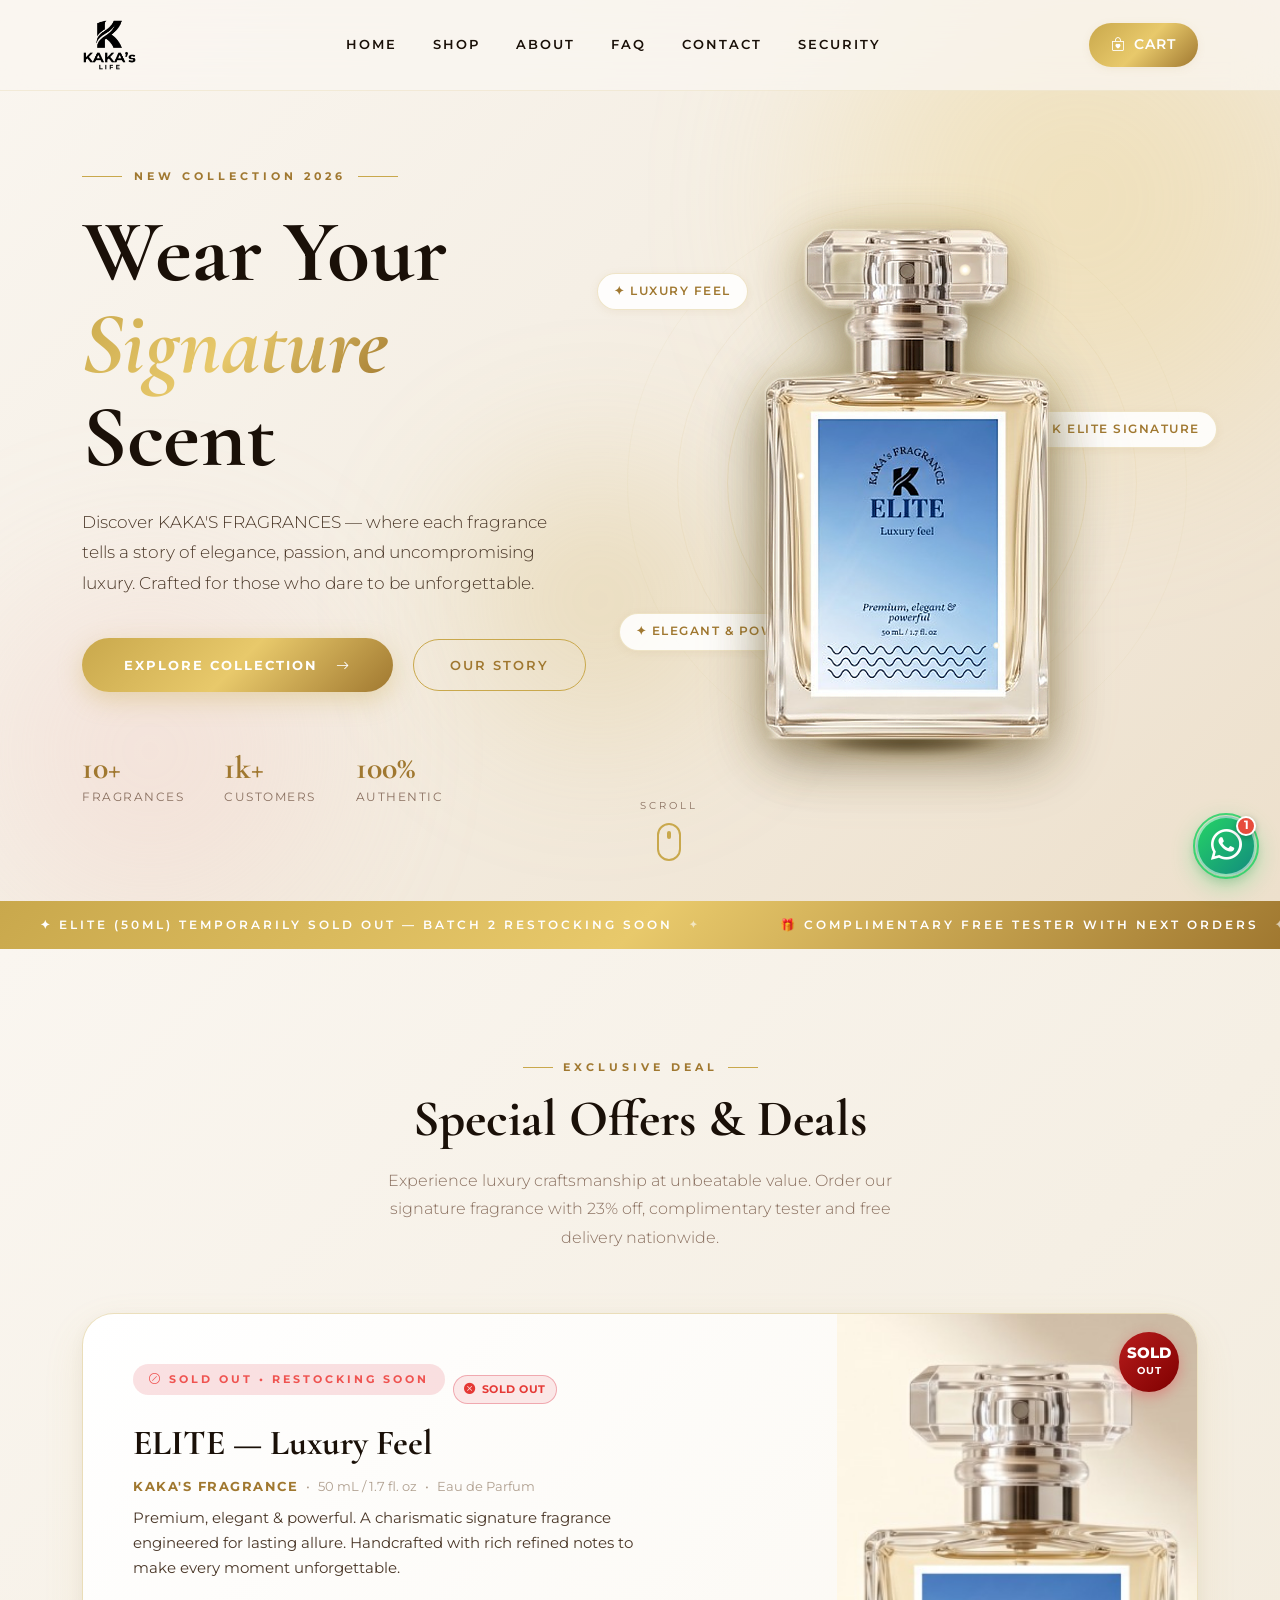
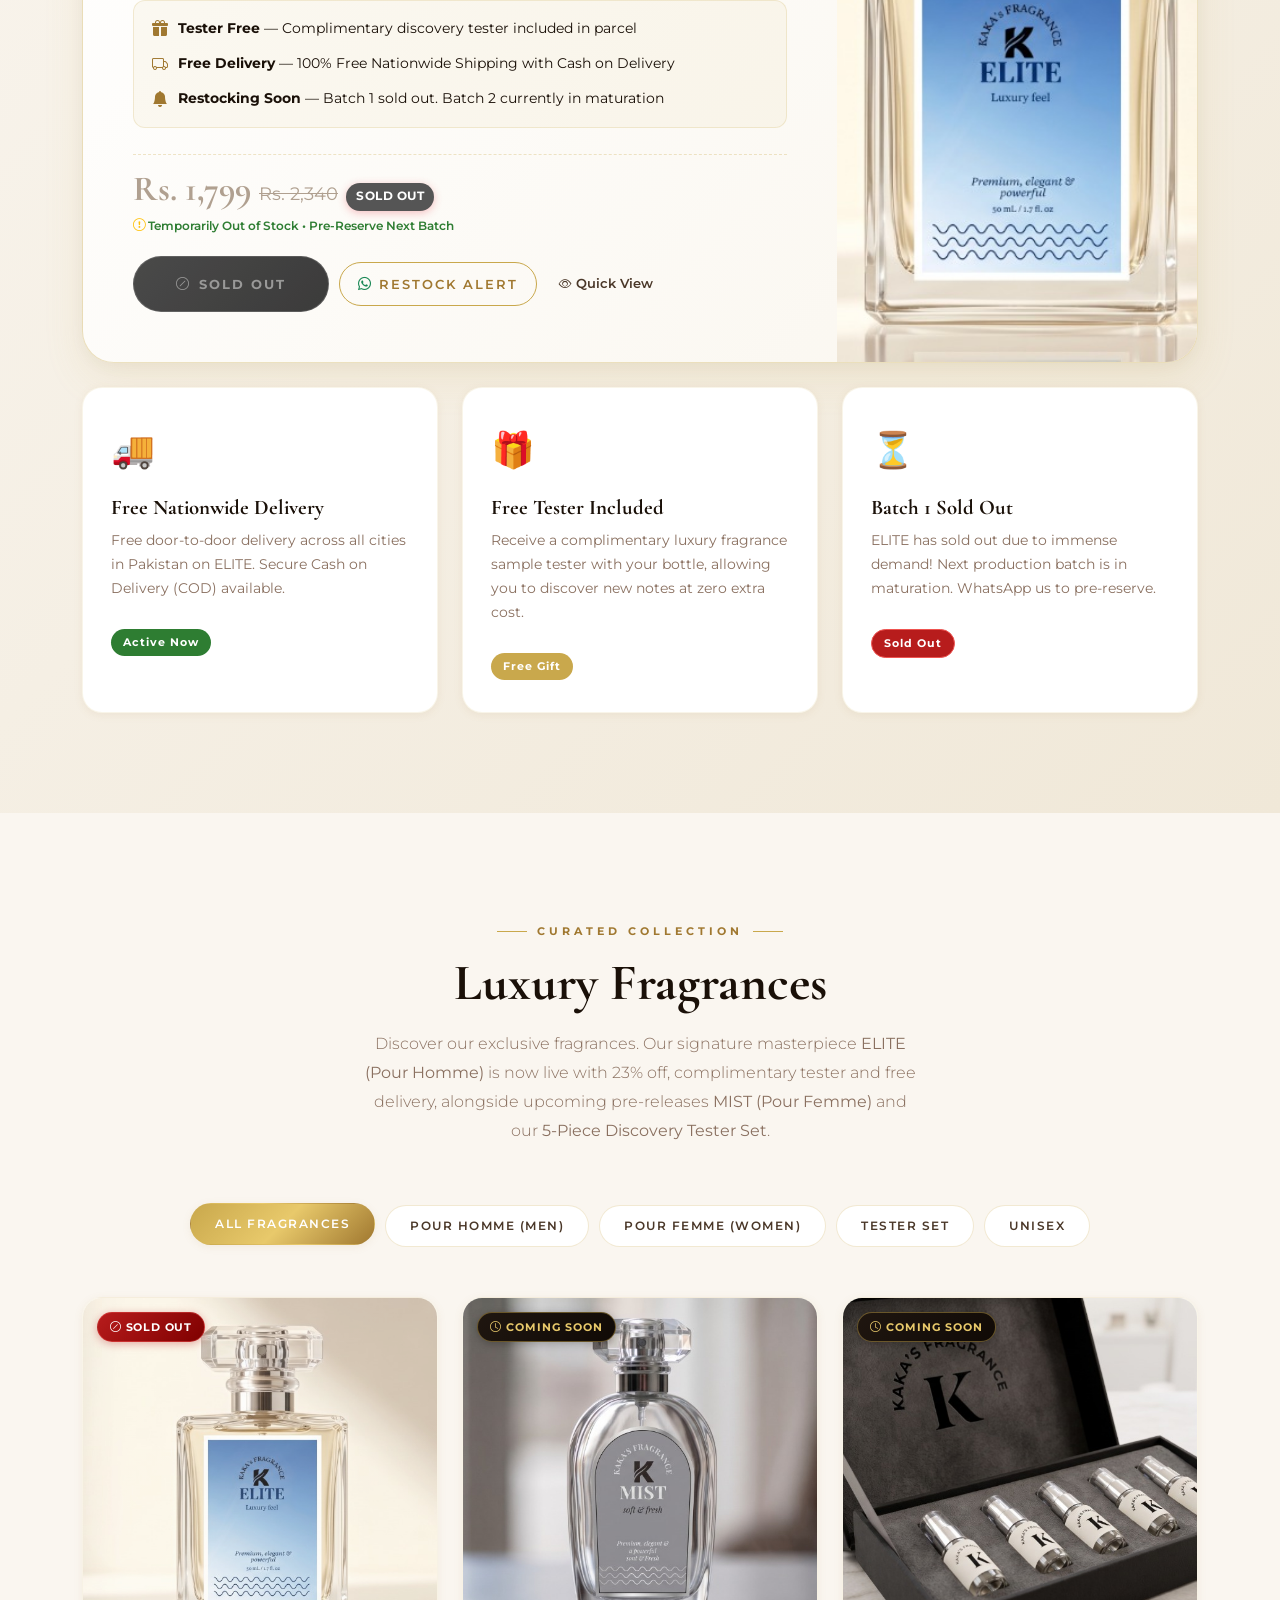
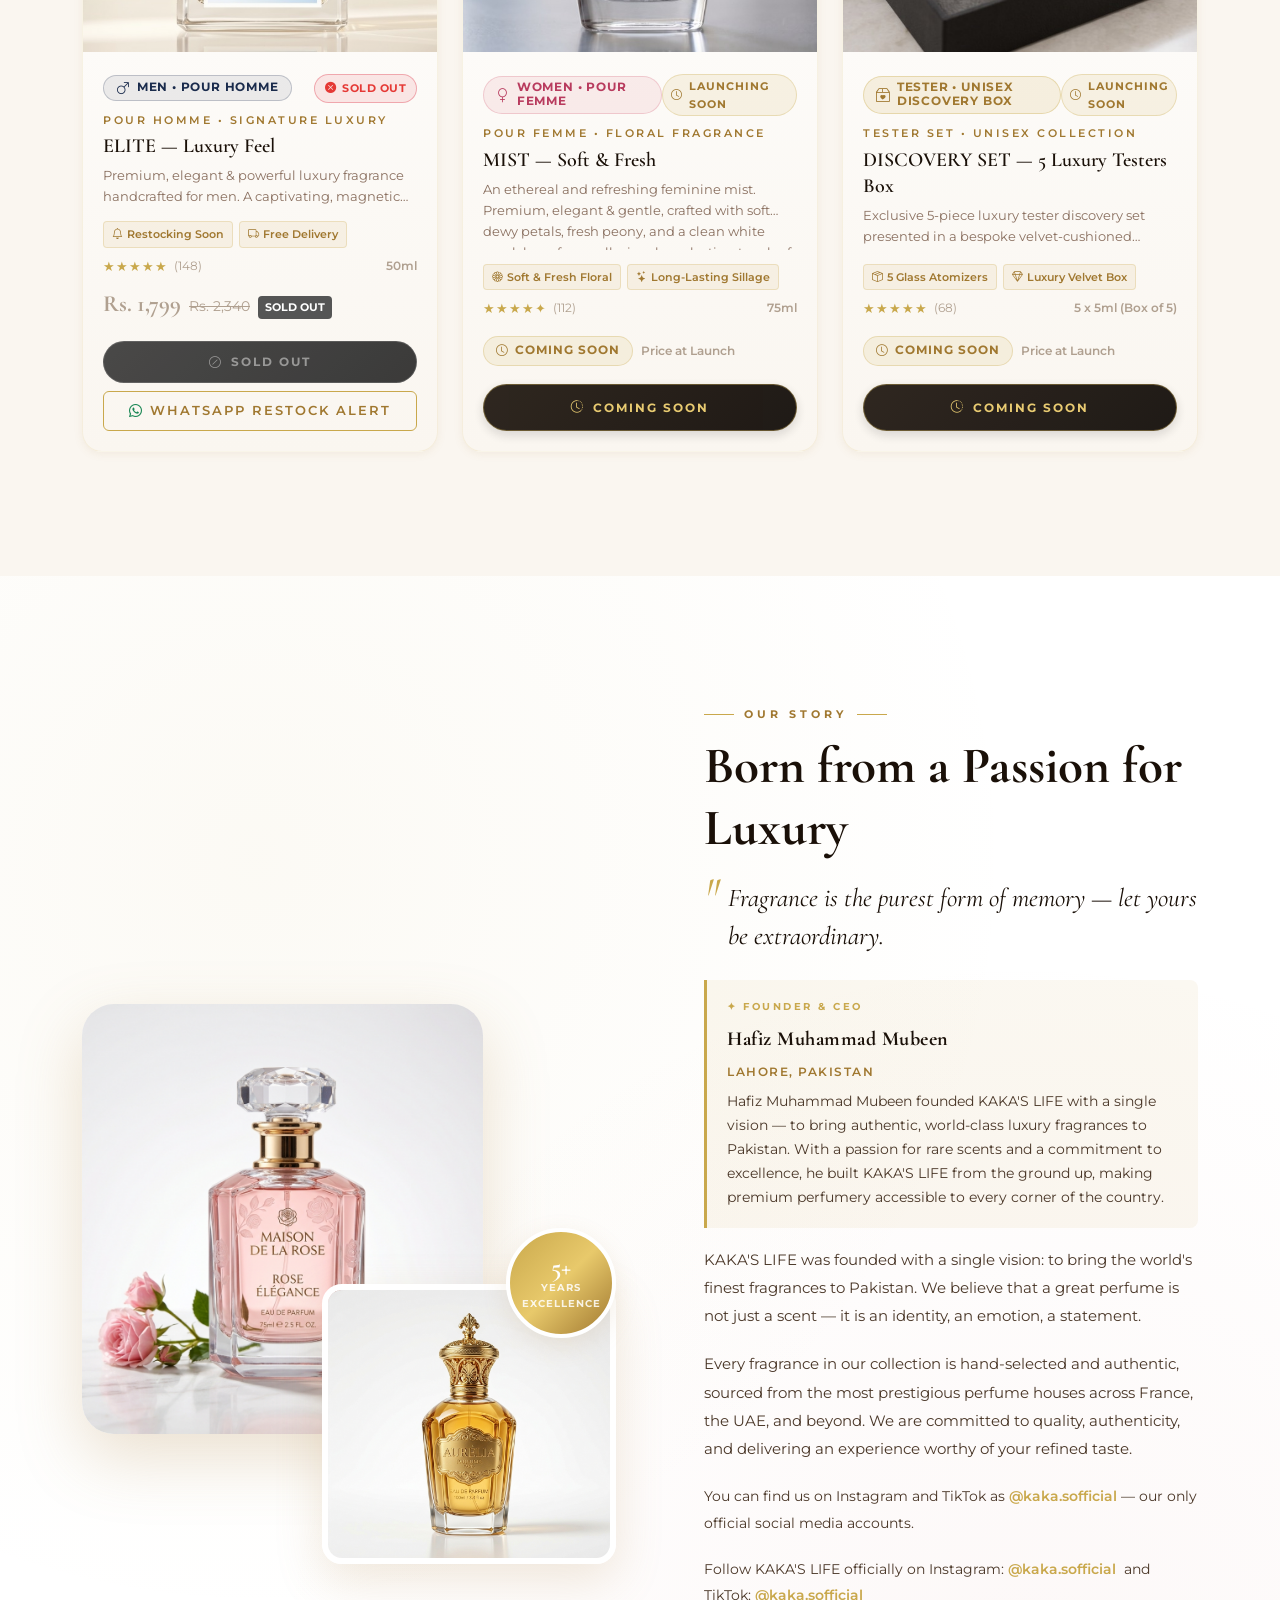
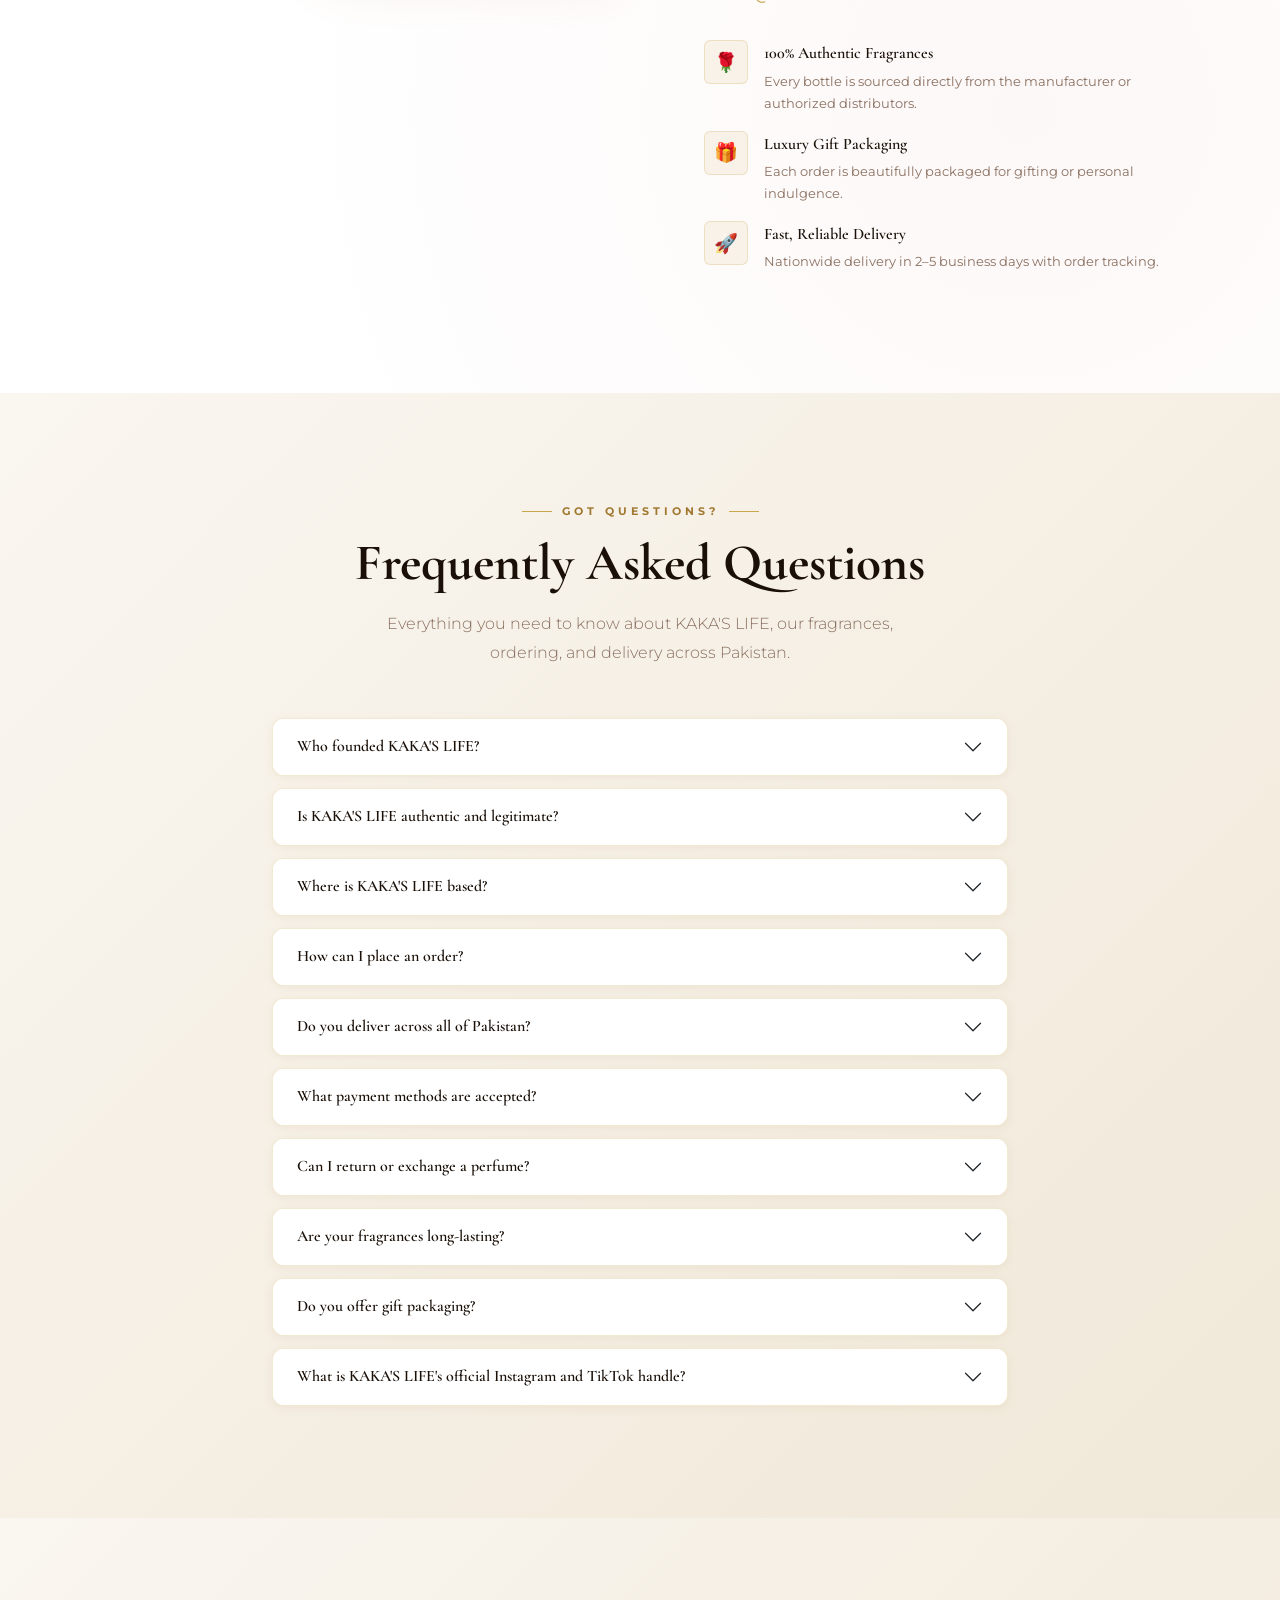
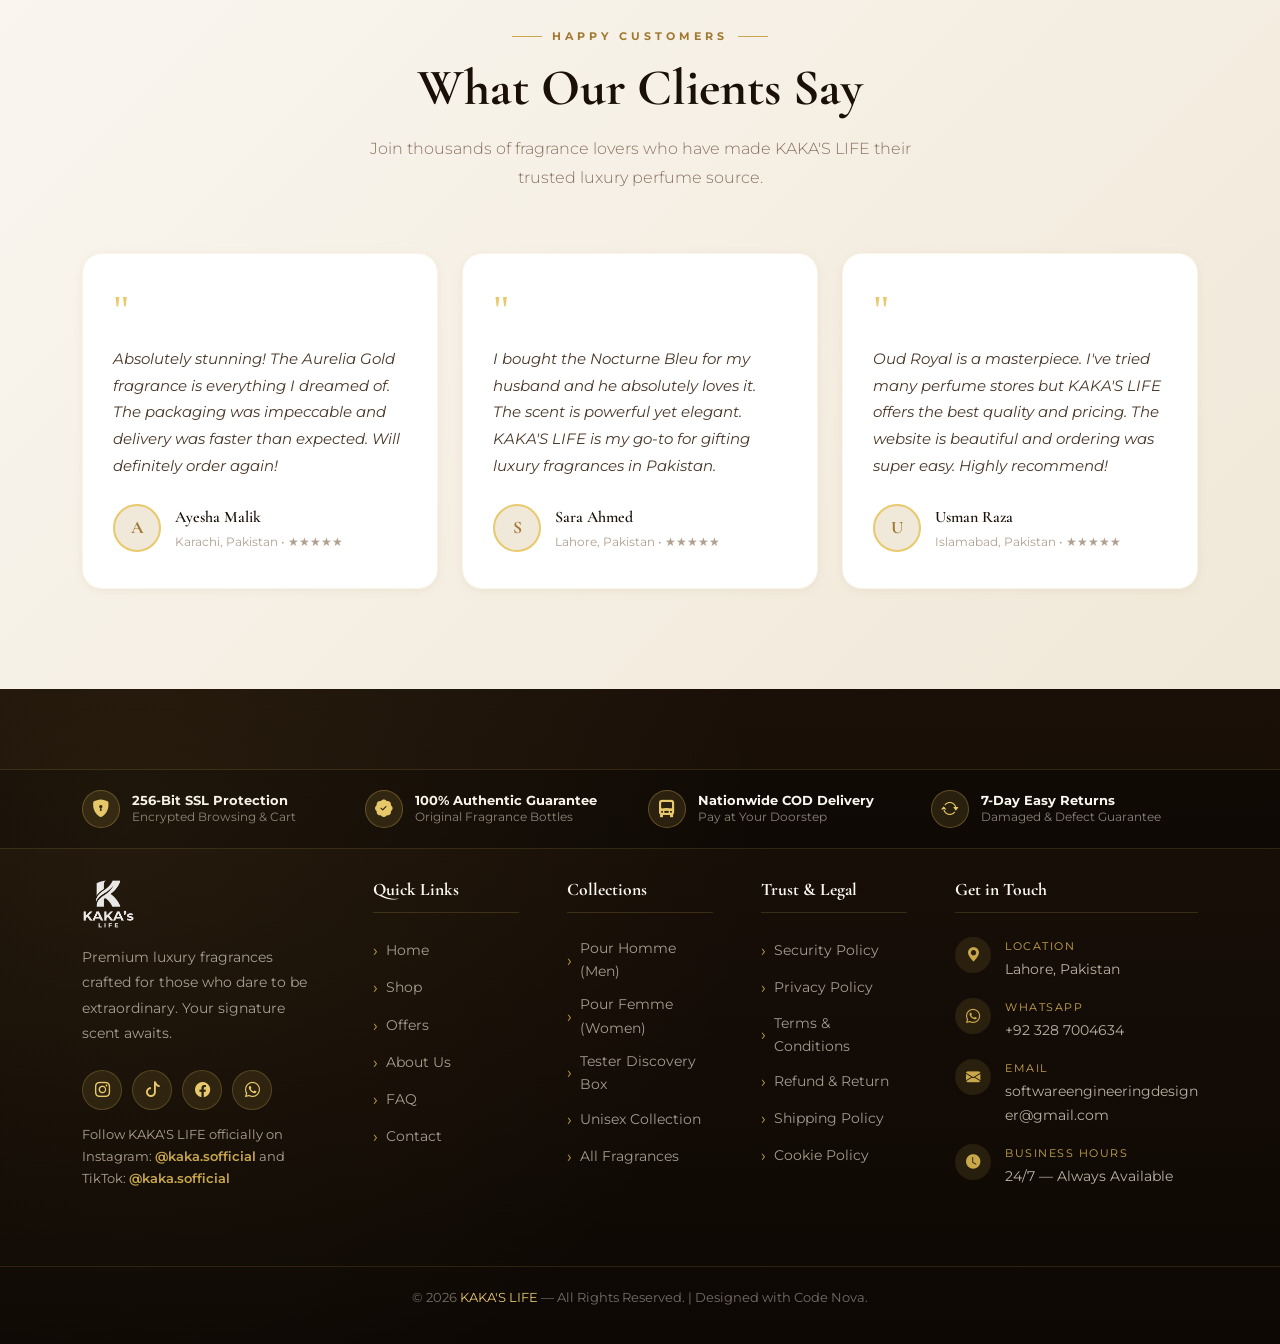
==== commit 76184c69: "Add files via upload" ====
--- a/KAKASLIFE/index.html
+++ b/KAKASLIFE/index.html
@@ -165,7 +165,7 @@
       "@type": "Offer",
       "price": "1799",
       "priceCurrency": "PKR",
-      "availability": "https://schema.org/InStock",
+      "availability": "https://schema.org/OutOfStock",
       "priceValidUntil": "2026-12-31",
       "seller": {
         "@type": "Organization",
@@ -512,15 +512,15 @@
       <!-- ===== MARQUEE STRIP START ===== -->
       <div class="marquee-strip">
         <div class="marquee-track">
-          <span class="marquee-item">✦ SPECIAL DEAL: ELITE (50ML) 23% OFF — RS. 1,799 ONLY</span>
-          <span class="marquee-item">🎁 COMPLIMENTARY FREE TESTER INCLUDED</span>
-          <span class="marquee-item">🚚 FREE NATIONWIDE DELIVERY</span>
-          <span class="marquee-item">✅ AVAILABLE STOCK — READY TO SHIP</span>
+          <span class="marquee-item">✦ ELITE (50ML) TEMPORARILY SOLD OUT — BATCH 2 RESTOCKING SOON</span>
+          <span class="marquee-item">🎁 COMPLIMENTARY FREE TESTER WITH NEXT ORDERS</span>
+          <span class="marquee-item">🚚 100% FREE NATIONWIDE DELIVERY</span>
+          <span class="marquee-item">🔔 PRE-RESERVE YOUR BOTTLE VIA WHATSAPP</span>
           <span class="marquee-item">100% AUTHENTIC LUXURY FRAGRANCE</span>
-          <span class="marquee-item">✦ SPECIAL DEAL: ELITE (50ML) 23% OFF — RS. 1,799 ONLY</span>
-          <span class="marquee-item">🎁 COMPLIMENTARY FREE TESTER INCLUDED</span>
-          <span class="marquee-item">🚚 FREE NATIONWIDE DELIVERY</span>
-          <span class="marquee-item">✅ AVAILABLE STOCK — READY TO SHIP</span>
+          <span class="marquee-item">✦ ELITE (50ML) TEMPORARILY SOLD OUT — BATCH 2 RESTOCKING SOON</span>
+          <span class="marquee-item">🎁 COMPLIMENTARY FREE TESTER WITH NEXT ORDERS</span>
+          <span class="marquee-item">🚚 100% FREE NATIONWIDE DELIVERY</span>
+          <span class="marquee-item">🔔 PRE-RESERVE YOUR BOTTLE VIA WHATSAPP</span>
           <span class="marquee-item">100% AUTHENTIC LUXURY FRAGRANCE</span>
         </div>
       </div>
@@ -542,8 +542,11 @@
               <div class="offer-banner-card offer-banner-live">
                 <div class="offer-banner-content">
                   <div class="d-flex align-items-center gap-2 flex-wrap mb-2">
-                    <span class="offer-banner-tag"><i class="bi bi-fire"></i> 23% OFF &bull; LIMITED DEAL</span>
-                    <span class="stock-badge-live"><span class="stock-pulse-dot"></span> Available Stock</span>
+                    <span class="offer-banner-tag" id="offerBannerTag"
+                      style="background:rgba(220, 53, 69, 0.15);border-color:rgba(220, 53, 69, 0.4);color:#ef5350;"><i
+                        class="bi bi-slash-circle"></i> SOLD OUT &bull; RESTOCKING SOON</span>
+                    <span class="stock-badge-soldout" id="offerStockBadge"><i class="bi bi-x-circle-fill"></i> Sold
+                      Out</span>
                   </div>
                   <h3 class="offer-banner-title">ELITE — Luxury Feel</h3>
                   <div class="offer-brand-meta mb-2">
@@ -568,9 +571,9 @@
                       <i class="bi bi-truck text-gold"></i>
                       <span><strong>Free Delivery</strong> — 100% Free Nationwide Shipping with Cash on Delivery</span>
                     </div>
-                    <div class="offer-perk-item">
-                      <i class="bi bi-box-seam-fill text-gold"></i>
-                      <span><strong>Available Stock</strong> — Genuine sealed bottle, dispatched within 24 hours</span>
+                    <div class="offer-perk-item" id="offerStockPerk">
+                      <i class="bi bi-bell-fill text-gold"></i>
+                      <span><strong>Restocking Soon</strong> — Batch 1 sold out. Batch 2 currently in maturation</span>
                     </div>
                   </div>
 
@@ -578,22 +581,28 @@
                   <div class="offer-price-cta-row">
                     <div class="offer-pricing-group">
                       <div class="d-flex align-items-baseline gap-2 flex-wrap">
-                        <span class="offer-price-deal">Rs. 1,799</span>
+                        <span class="offer-price-deal" style="color:var(--text-muted);">Rs. 1,799</span>
                         <span class="offer-price-mrp"><del>Rs. 2,340</del></span>
-                        <span class="badge-discount-save">SAVE 23%</span>
+                        <span class="badge-discount-save" style="background:#555;border-color:#666;">SOLD OUT</span>
                       </div>
-                      <div class="offer-price-subtext">
-                        <i class="bi bi-check-circle-fill text-success"></i> Final Price: Rs. 1,799 &bull; Zero Shipping
-                        Charges
+                      <div class="offer-price-subtext" id="offerPriceSubtext">
+                        <i class="bi bi-exclamation-circle text-warning"></i> Temporarily Out of Stock &bull;
+                        Pre-Reserve Next Batch
                       </div>
                     </div>
                     <div class="offer-btn-group">
-                      <button class="btn-gold" onclick="buyNow(1)" id="offerBuyNowBtn">
-                        <i class="bi bi-lightning-fill"></i> Order Now — Rs. 1,799
+                      <button class="btn-gold btn-sold-out" disabled id="offerBuyNowBtn">
+                        <i class="bi bi-slash-circle"></i> Sold Out
                       </button>
-                      <button class="btn-outline-gold" onclick="addToCart(1, 1)" id="offerAddToCartBtn">
+                      <button class="btn-outline-gold" onclick="addToCart(1, 1)" id="offerAddToCartBtn"
+                        style="display:none;">
                         <i class="bi bi-bag-plus"></i> Add to Cart
                       </button>
+                      <a href="https://wa.me/923287004634?text=Assalam-o-Alaikum!%20Please%20notify%20me%20when%20ELITE%20is%20back%20in%20stock."
+                        target="_blank" class="btn-outline-gold" id="offerRestockBtn"
+                        style="padding:10px 18px;display:inline-flex;align-items:center;gap:6px;text-decoration:none;">
+                        <i class="bi bi-whatsapp text-success"></i> Restock Alert
+                      </a>
                       <button class="btn-link-details" onclick="openProductModal(1)">
                         <i class="bi bi-eye"></i> Quick View
                       </button>
@@ -602,11 +611,12 @@
                 </div>
                 <div class="offer-banner-img-wrap">
                   <img src="images/perfume_elite.jpg"
-                    alt="ELITE Luxury Feel Eau de Parfum by KAKA'S FRAGRANCE - Available in Stock" loading="lazy"
-                    width="420" height="520">
-                  <div class="offer-img-badge-float">
-                    <span class="float-pct">23%</span>
-                    <span class="float-lbl">OFF</span>
+                    alt="ELITE Luxury Feel Eau de Parfum by KAKA'S FRAGRANCE - Sold Out / Restocking Soon"
+                    loading="lazy" width="420" height="520">
+                  <div class="offer-img-badge-float" id="offerImgBadge"
+                    style="background:linear-gradient(135deg, #b71c1c, #7f0000);">
+                    <span class="float-pct" style="font-size:0.92rem;line-height:1.2;">SOLD</span>
+                    <span class="float-lbl">OUT</span>
                   </div>
                 </div>
               </div>
@@ -634,12 +644,12 @@
               </div>
             </div>
             <div class="col-md-4 reveal reveal-delay-3">
-              <div class="mini-offer-card">
-                <div class="mini-offer-icon">📦</div>
-                <h4 class="mini-offer-title">Available Stock</h4>
-                <p class="mini-offer-desc">Freshly batched 50ml bottles in stock and ready to ship within 24 hours.
-                  Luxury presentation packaging with seal of authenticity.</p>
-                <div class="discount-badge" style="background:#1f1610;border:1px solid #c9a84c;">In Stock</div>
+              <div class="mini-offer-card" id="miniOfferStockCard">
+                <div class="mini-offer-icon">⏳</div>
+                <h4 class="mini-offer-title">Batch 1 Sold Out</h4>
+                <p class="mini-offer-desc">ELITE has sold out due to immense demand! Next production batch is in
+                  maturation. WhatsApp us to pre-reserve.</p>
+                <div class="discount-badge" style="background:#b71c1c;border:1px solid #ef5350;">Sold Out</div>
               </div>
             </div>
           </div>
@@ -1725,8 +1735,8 @@
             <div class="wa-chips-label">Quick Options / Sawal:</div>
             <div class="wa-chips-list">
               <button type="button" class="wa-chip-btn"
-                data-msg="Assalam-o-Alaikum! I want to order ELITE Perfume (Rs. 1,799).">🛍️ Order ELITE
-                Perfume</button>
+                data-msg="Assalam-o-Alaikum! ELITE Perfume sold out hai, next batch kab restock hoga? Please pre-reserve my order.">🔔
+                ELITE Restock / Pre-Reserve Inquiry</button>
               <button type="button" class="wa-chip-btn"
                 data-msg="Assalam-o-Alaikum! When will the 5-Tester Discovery Box be available to pre-order?">🎁 Tester
                 Discovery Set Inquiry</button>
--- a/KAKASLIFE/css/style.css
+++ b/KAKASLIFE/css/style.css
@@ -1804,6 +1804,59 @@
     box-shadow: 0 4px 12px rgba(0, 0, 0, 0.15) !important;
 }
 
+/* Sold Out Badges & Buttons */
+.badge-sold-out {
+    background: linear-gradient(135deg, #b71c1c, #7f0000) !important;
+    color: #ffffff !important;
+    border: 1px solid rgba(239, 83, 80, 0.45) !important;
+    box-shadow: 0 2px 8px rgba(183, 28, 28, 0.35) !important;
+    font-weight: 700 !important;
+    letter-spacing: 0.8px;
+}
+
+.stock-badge-soldout {
+    display: inline-flex;
+    align-items: center;
+    gap: 6px;
+    background: rgba(220, 53, 69, 0.1);
+    border: 1px solid rgba(220, 53, 69, 0.35);
+    color: #e53935;
+    font-size: 0.7rem;
+    font-weight: 700;
+    letter-spacing: 0.5px;
+    text-transform: uppercase;
+    padding: 4px 10px;
+    border-radius: 50px;
+}
+
+.btn-sold-out {
+    background: linear-gradient(135deg, #2b2b2b, #1a1a1a) !important;
+    color: #888888 !important;
+    border: 1px solid rgba(255, 255, 255, 0.15) !important;
+    cursor: not-allowed !important;
+    opacity: 0.85 !important;
+    display: flex !important;
+    align-items: center !important;
+    justify-content: center !important;
+    gap: 8px !important;
+    box-shadow: none !important;
+}
+
+.btn-sold-out:hover {
+    transform: none !important;
+    box-shadow: none !important;
+    color: #888888 !important;
+}
+
+.product-card-sold-out .product-img-wrap img {
+    filter: grayscale(12%);
+    opacity: 0.9;
+}
+
+.product-card-sold-out:hover .product-img-wrap img {
+    transform: scale(1.03);
+}
+
 .product-actions {
     position: absolute;
     bottom: -60px;
